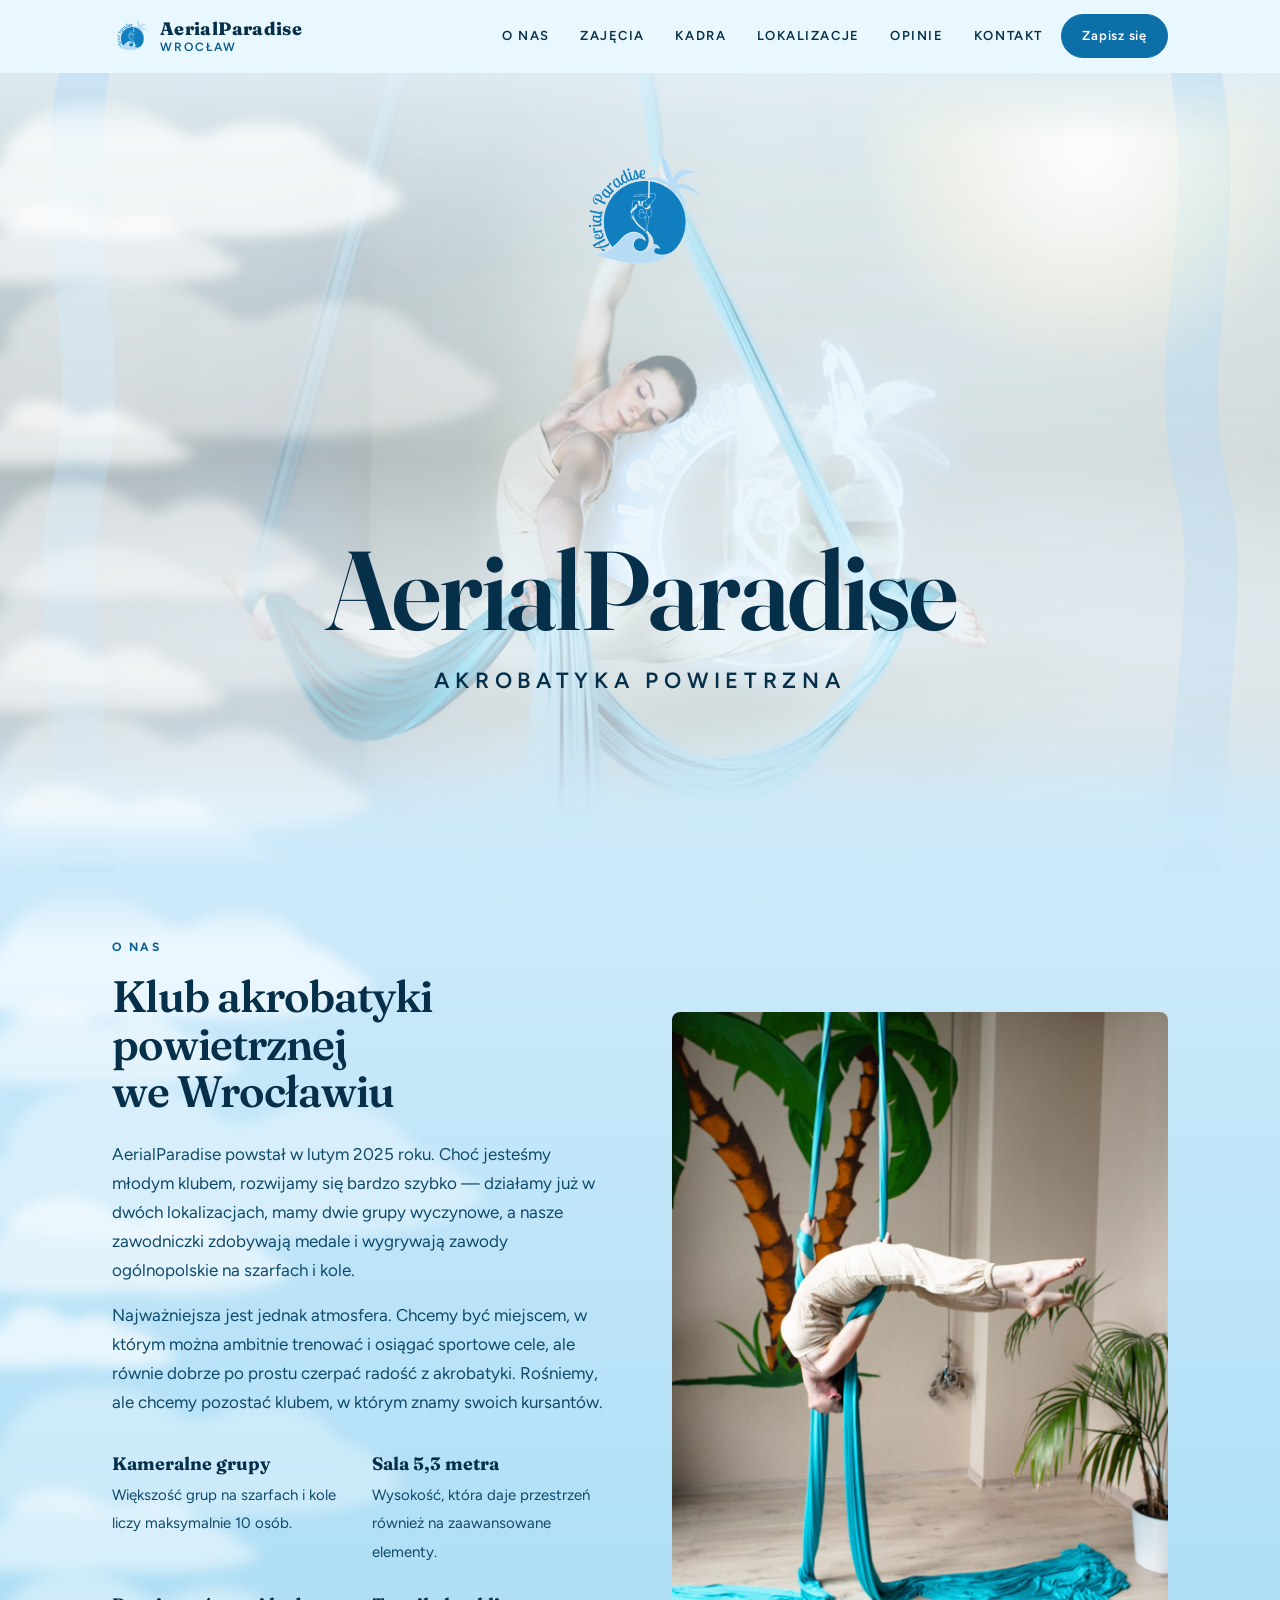
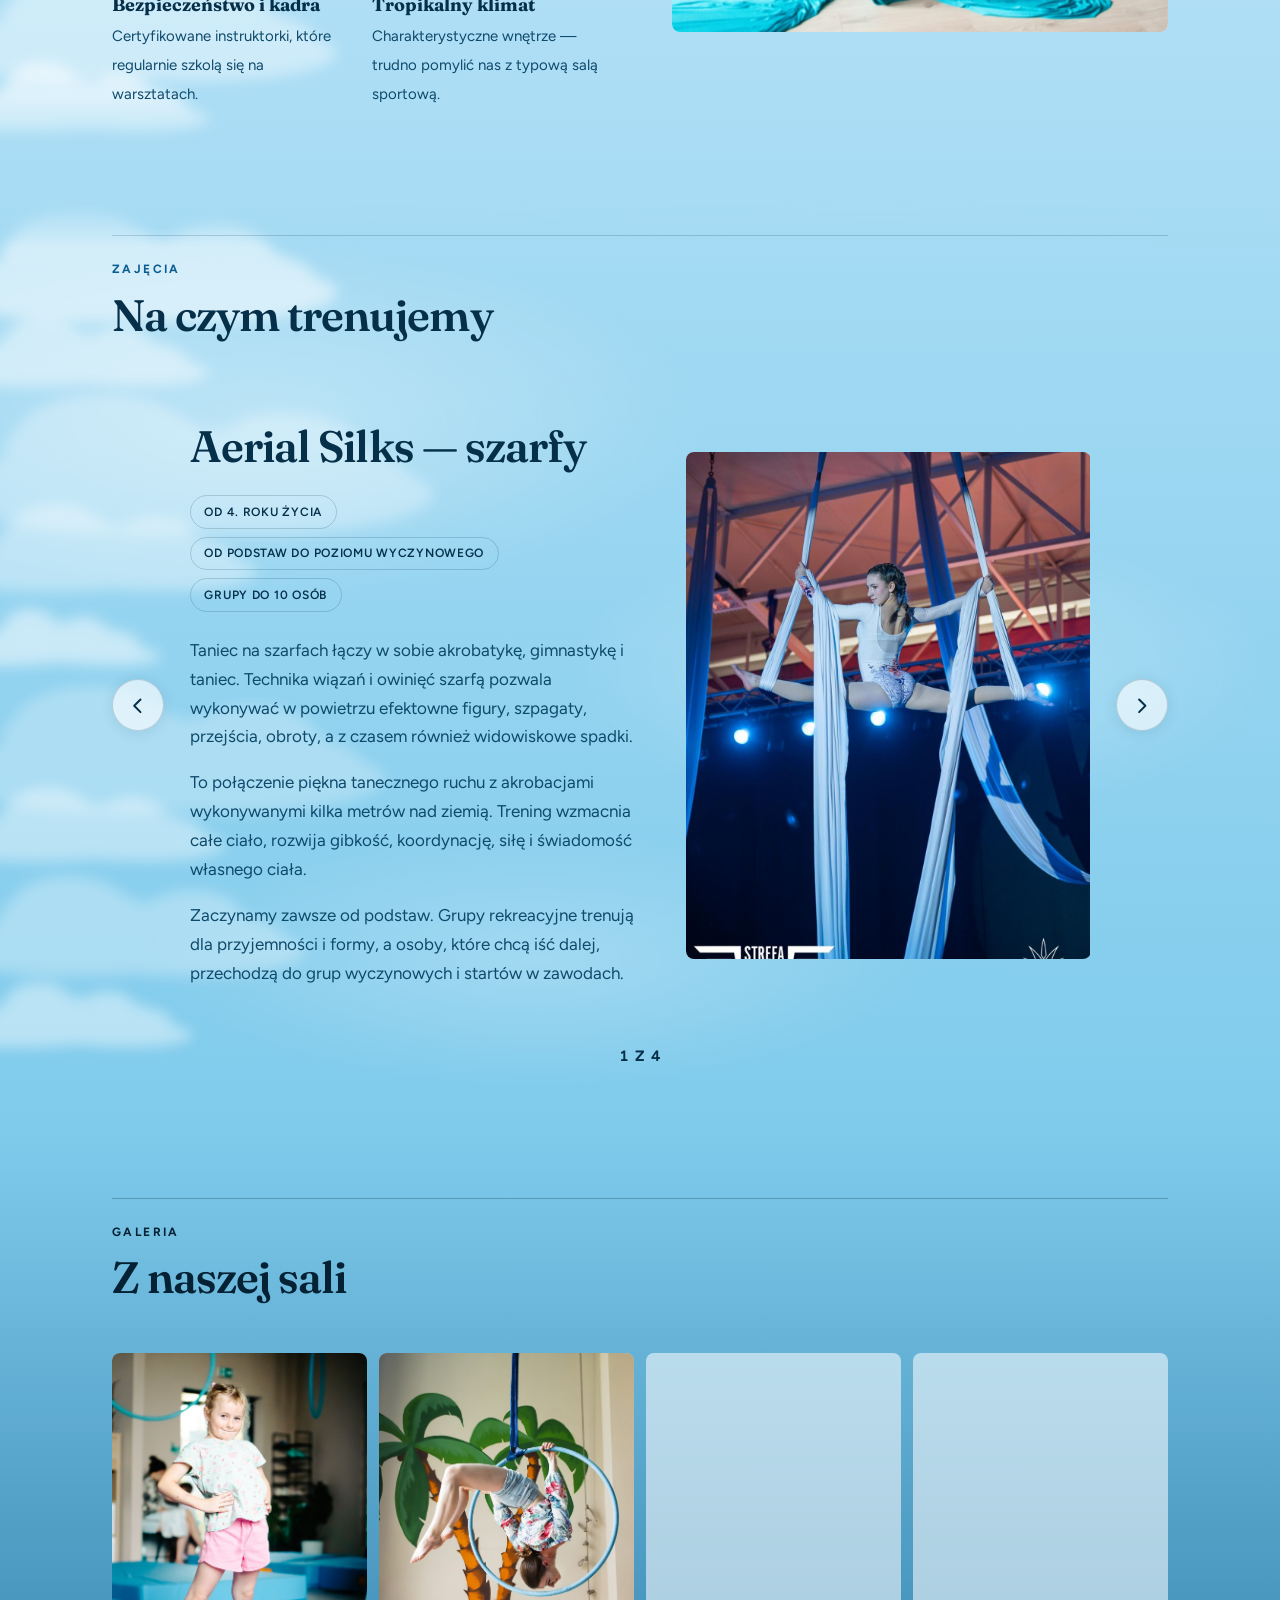
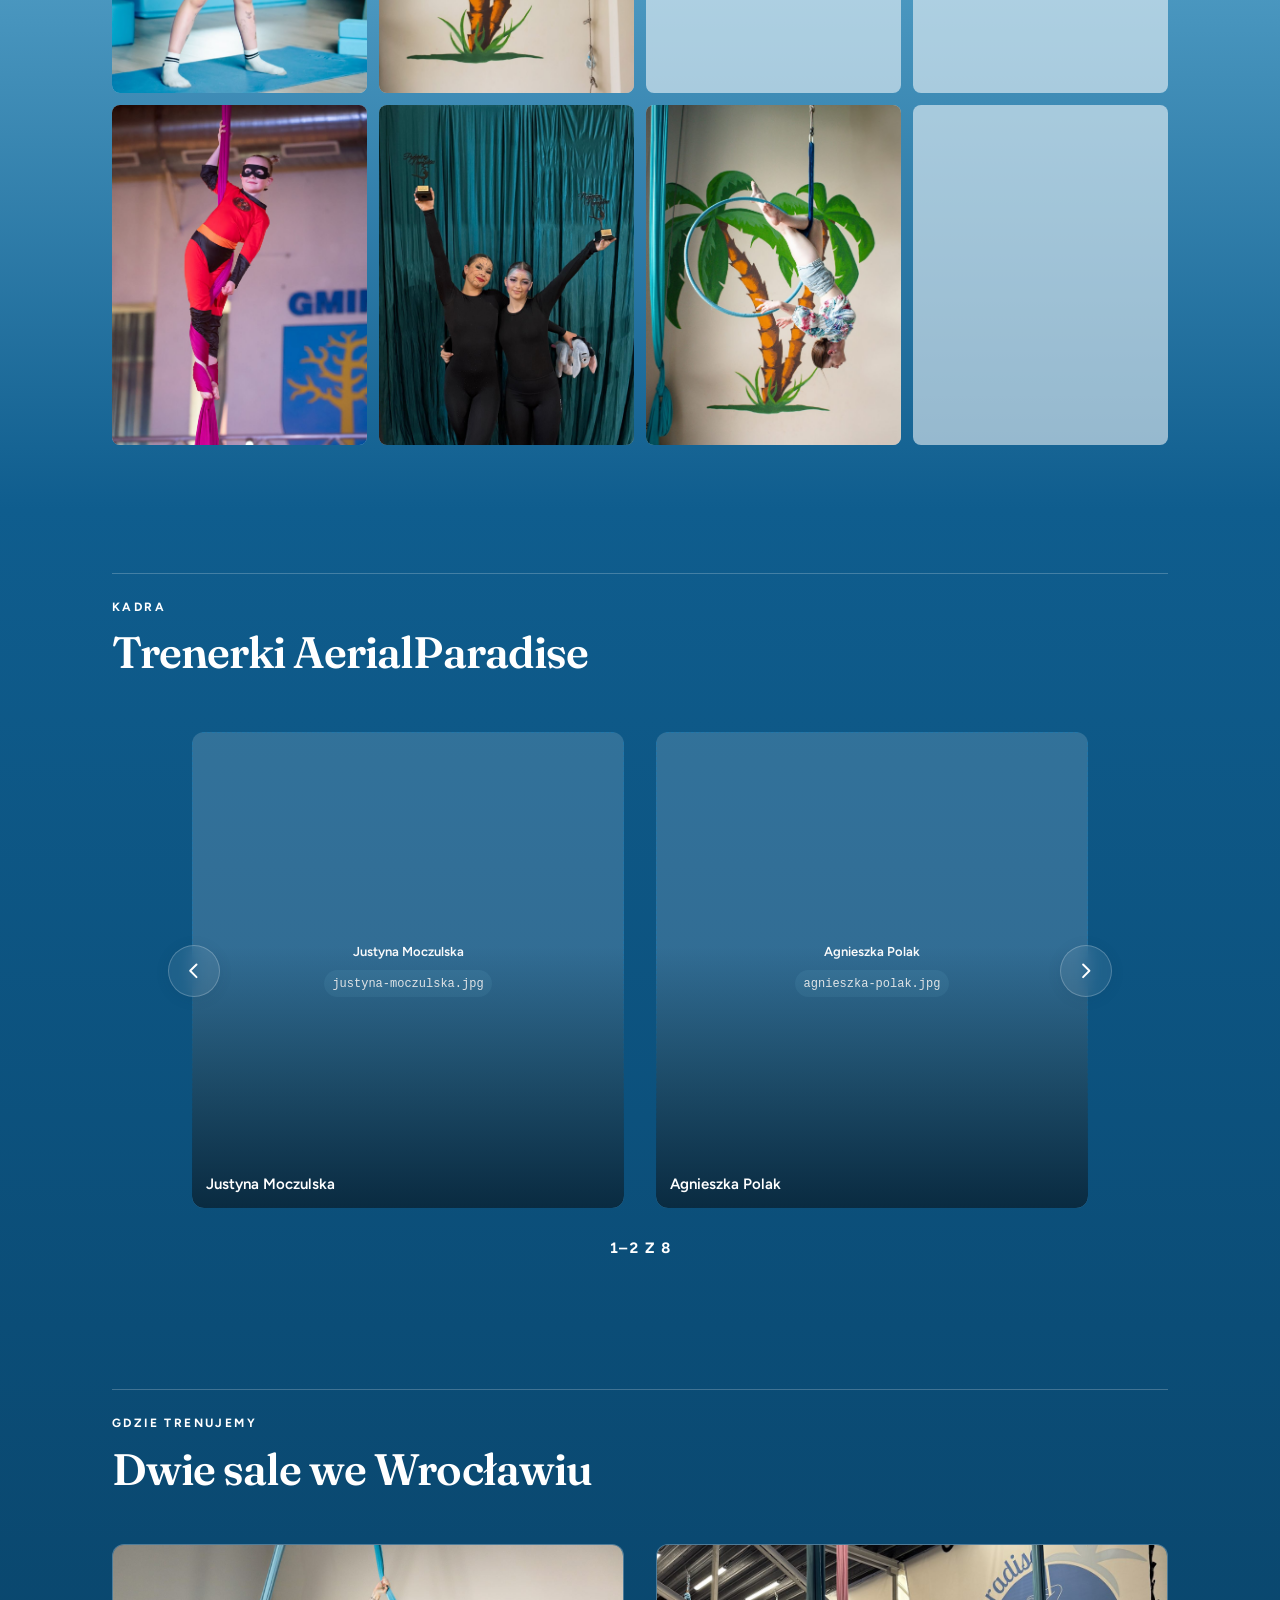
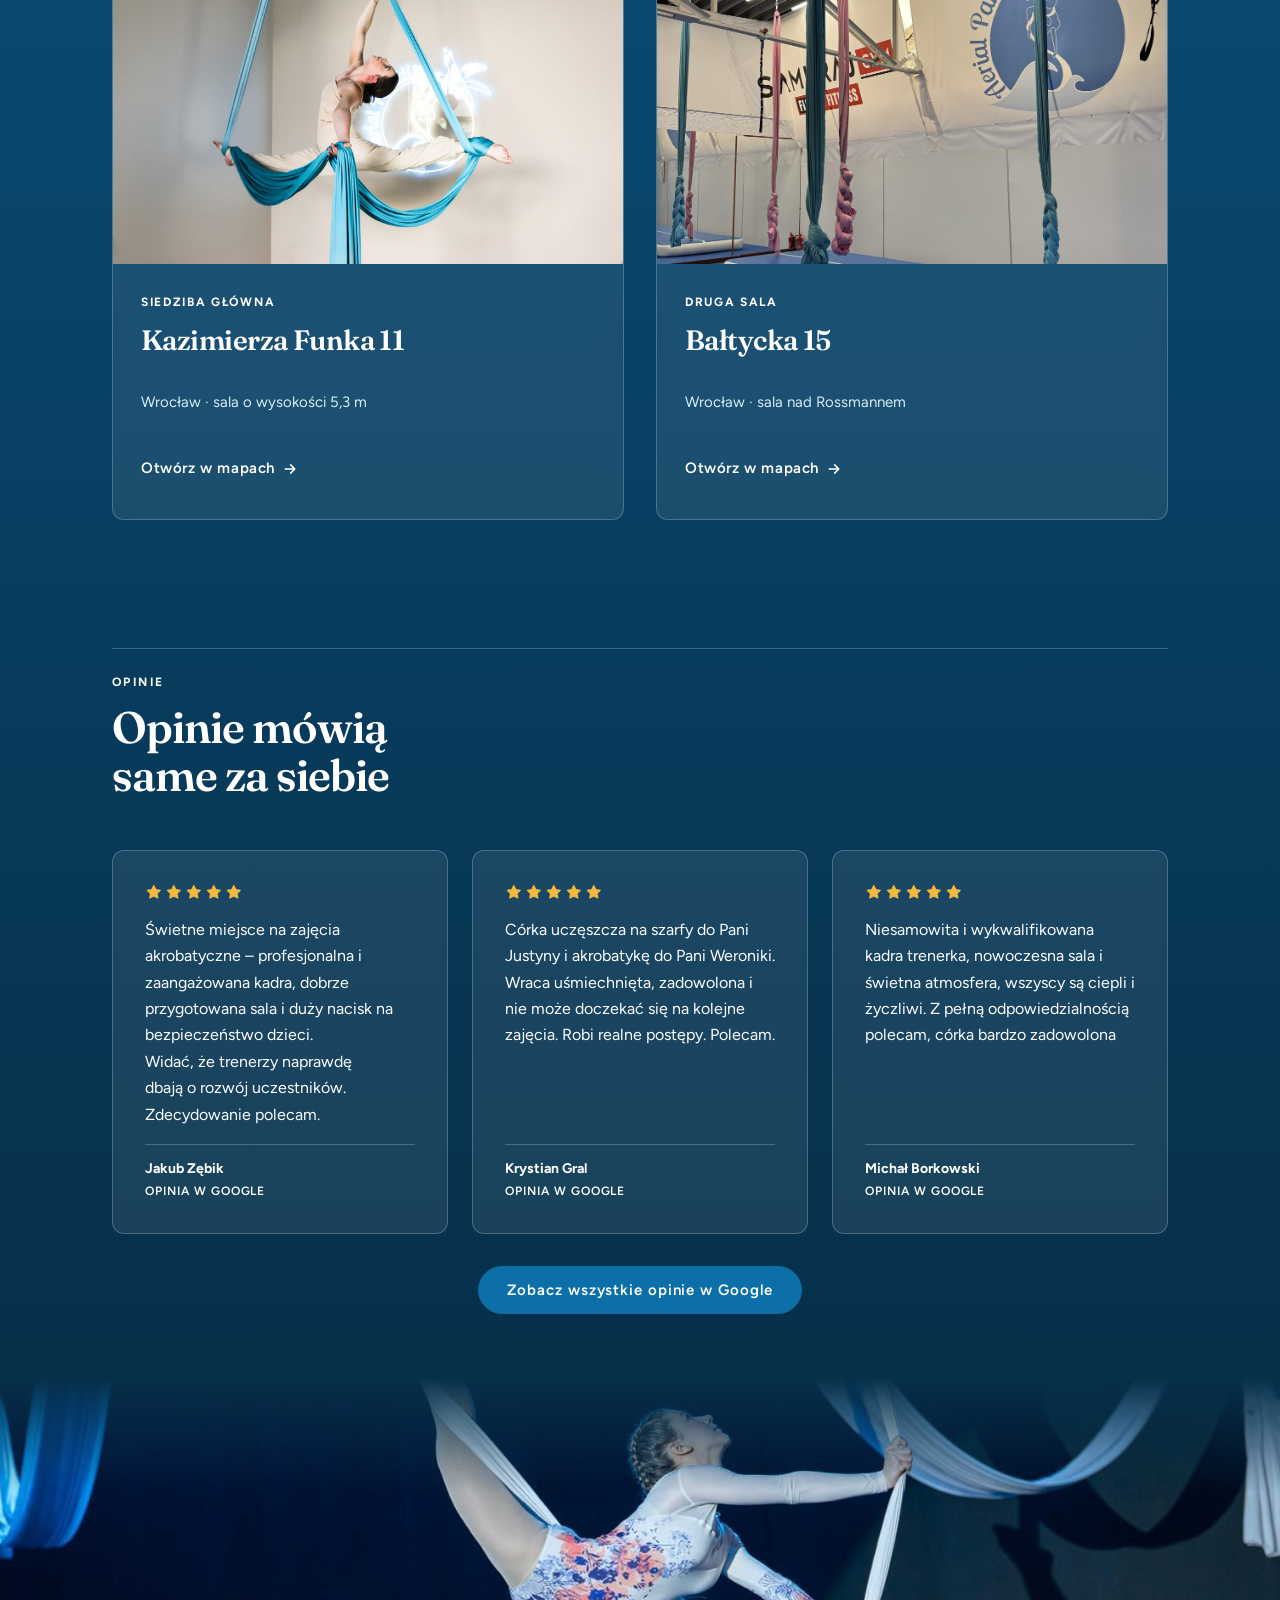
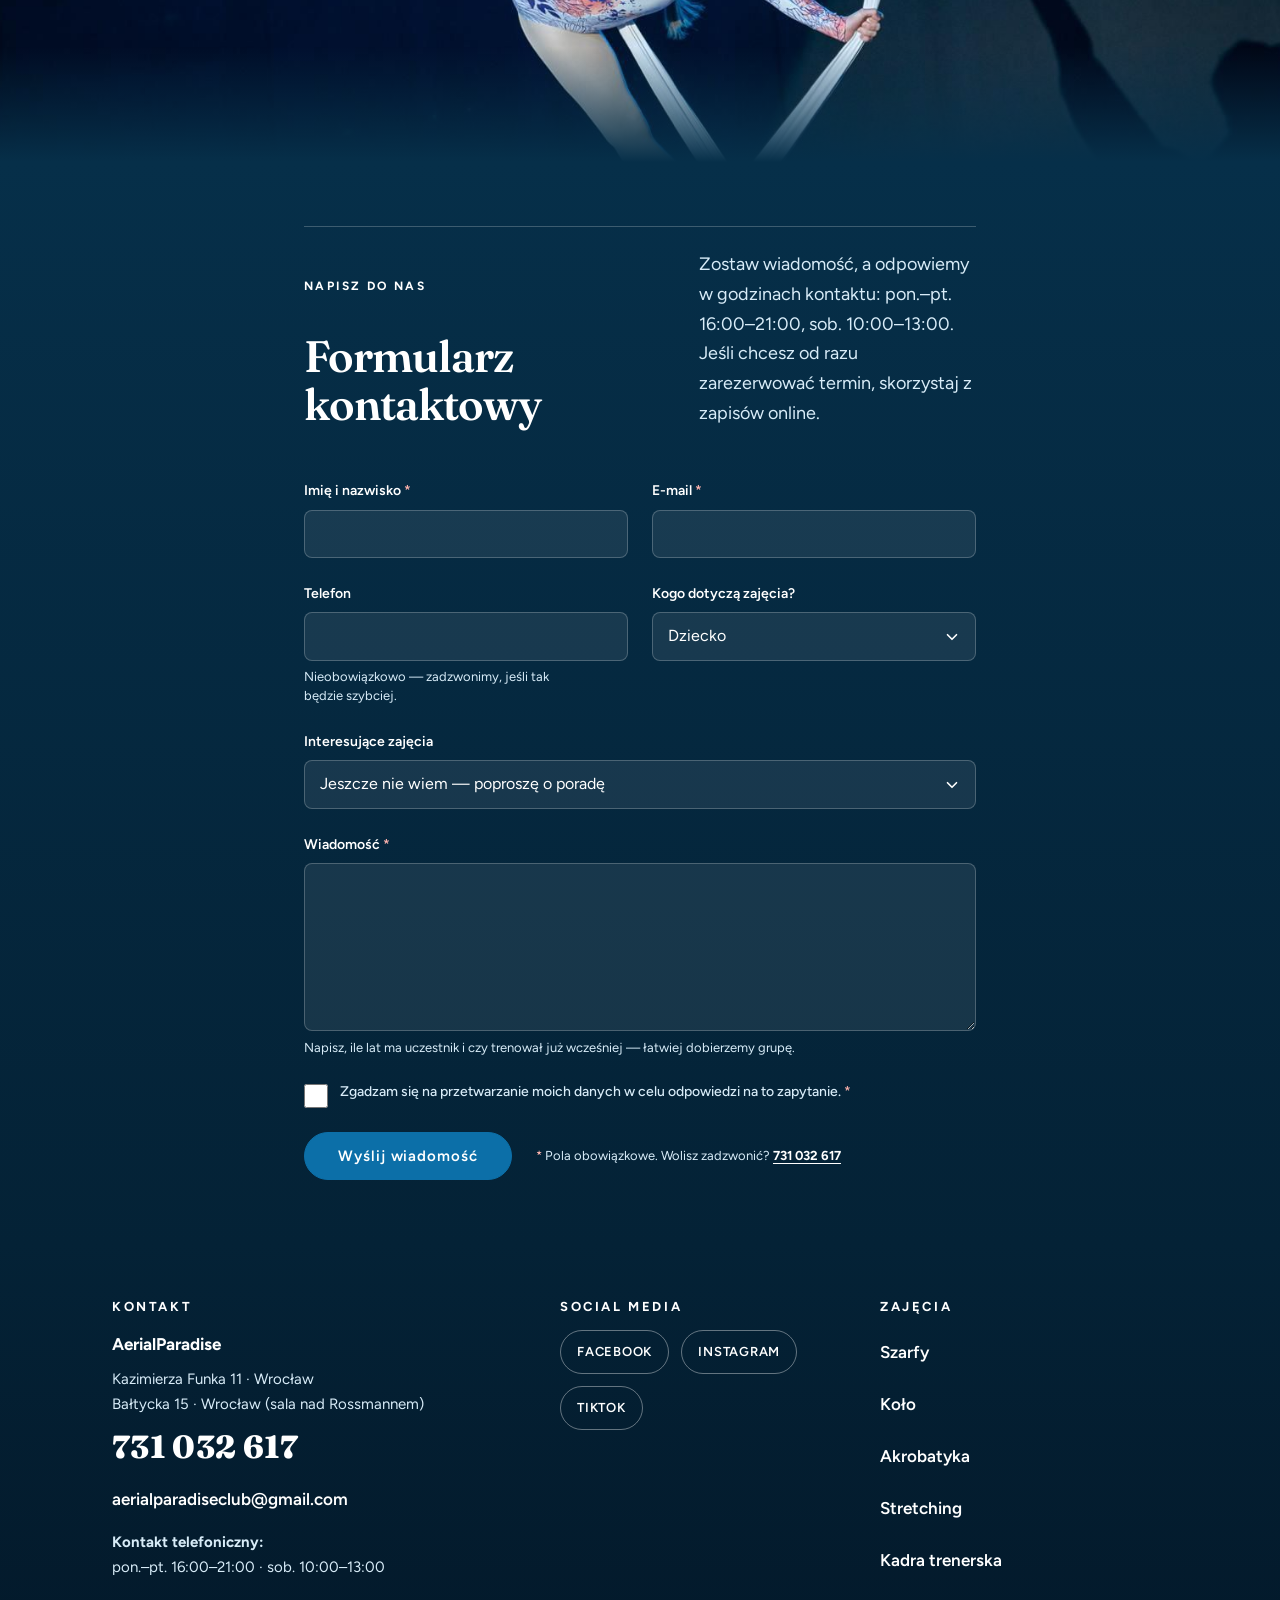
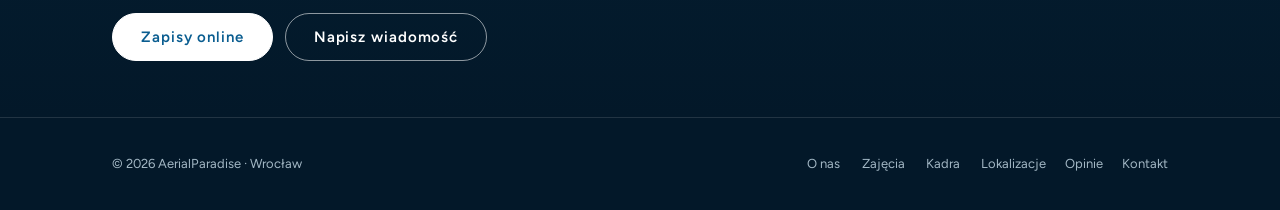
==== index.html @ d031f5ec "aktualizacja Co-Authored-By: Claude Opus 5 <noreply@anthropic.com>" ====
<!DOCTYPE html>
<html lang="pl">
<head>
<meta charset="utf-8">
<meta name="viewport" content="width=device-width, initial-scale=1">
<title>AerialParadise — akrobatyka powietrzna, szarfy i koło we Wrocławiu</title>
<meta name="description" content="Klub akrobatyki powietrznej we Wrocławiu. Szarfy, koło (aerial hoop), akrobatyka i stretching dla dzieci od 4 lat, młodzieży i dorosłych. Dwie sale, grupy do 10 osób, sala 5,3 m wysokości.">
<meta name="theme-color" content="#107EBF">
<meta name="author" content="AerialParadise">

<!-- Udostępnianie w mediach społecznościowych.
     Po podpięciu domeny zamień adres obrazka na pełny, np. https://aerialparadise.pl/img/logo.png -->
<meta property="og:type" content="website">
<meta property="og:locale" content="pl_PL">
<meta property="og:site_name" content="AerialParadise">
<meta property="og:title" content="AerialParadise — akrobatyka powietrzna we Wrocławiu">
<meta property="og:description" content="Szarfy, koło, akrobatyka i stretching. Zajęcia od 4. roku życia, kameralne grupy, dwie sale we Wrocławiu.">
<meta property="og:image" content="img/logo.png">
<meta name="twitter:card" content="summary_large_image">

<link rel="icon" href="img/favicon-64.png" sizes="any" type="image/png">
<link rel="apple-touch-icon" href="img/apple-touch-icon.png">

<link rel="preconnect" href="https://fonts.googleapis.com">
<link rel="preconnect" href="https://fonts.gstatic.com" crossorigin>
<link href="https://fonts.googleapis.com/css2?family=Figtree:wght@400;500;600;700&family=Fraunces:opsz,wght@9..144,500..700&display=swap" rel="stylesheet">
<link rel="stylesheet" href="css/style.css">
<script>document.documentElement.className += " js";</script>

<script type="application/ld+json">
{
  "@context": "https://schema.org",
  "@type": "SportsClub",
  "name": "AerialParadise",
  "description": "Klub akrobatyki powietrznej we Wrocławiu. Zajęcia na szarfach, kole (aerial hoop), akrobatyka i stretching dla dzieci, młodzieży i dorosłych.",
  "telephone": "+48731032617",
  "email": "aerialparadiseclub@gmail.com",
  "foundingDate": "2025-02",
  "address": {
    "@type": "PostalAddress",
    "streetAddress": "Kazimierza Funka 11",
    "addressLocality": "Wrocław",
    "addressCountry": "PL"
  },
  "location": [
    {
      "@type": "Place",
      "name": "AerialParadise — siedziba główna",
      "address": { "@type": "PostalAddress", "streetAddress": "Kazimierza Funka 11", "addressLocality": "Wrocław", "addressCountry": "PL" }
    },
    {
      "@type": "Place",
      "name": "AerialParadise — sala przy Bałtyckiej",
      "address": { "@type": "PostalAddress", "streetAddress": "Bałtycka 15", "addressLocality": "Wrocław", "addressCountry": "PL" }
    }
  ],
  "openingHoursSpecification": [
    { "@type": "OpeningHoursSpecification", "dayOfWeek": ["Monday","Tuesday","Wednesday","Thursday","Friday"], "opens": "16:00", "closes": "21:00" },
    { "@type": "OpeningHoursSpecification", "dayOfWeek": "Saturday", "opens": "10:00", "closes": "13:00" }
  ],
  "sameAs": [
    "https://www.facebook.com/share/18w8NAi38Y/?mibextid=wwXIfr",
    "https://www.instagram.com/aerialparadise.wroclaw",
    "https://www.tiktok.com/@aerialparadisestudio"
  ]
}
</script>
</head>

<body>
<a class="skip-link" href="#tresc">Przejdź do treści</a>

<!-- Zestaw ikon używanych na stronie -->
<svg width="0" height="0" aria-hidden="true" focusable="false" style="position:absolute">
  <symbol id="i-star" viewBox="0 0 24 24" fill="currentColor" stroke="currentColor" stroke-width="1.7" stroke-linecap="round" stroke-linejoin="round">
    <path d="m12 3.5 2.7 5.6 6 .9-4.4 4.3 1.1 6.1-5.4-2.9-5.4 2.9 1.1-6.1L3.3 10l6-.9z"/>
  </symbol>
  <symbol id="i-chevron" viewBox="0 0 24 24" fill="none" stroke="currentColor" stroke-width="2.2" stroke-linecap="round" stroke-linejoin="round">
    <path d="m15 5-7 7 7 7"/>
  </symbol>
</svg>

<header class="site-header">
  <div class="container site-header__bar">
    <a class="brand" href="#gora">
      <img class="brand__mark" src="img/logo.png" alt="" width="512" height="512">
      <span class="brand__name"><b>AerialParadise</b><span>Wrocław</span></span>
    </a>

    <nav class="nav" aria-label="Nawigacja główna">
      <ul class="nav__list">
        <li><a class="nav__link" href="#o-nas">O nas</a></li>
        <li><a class="nav__link" href="#zajecia">Zajęcia</a></li>
        <li><a class="nav__link" href="#kadra">Kadra</a></li>
        <li><a class="nav__link" href="#lokalizacje">Lokalizacje</a></li>
        <li><a class="nav__link" href="#opinie">Opinie</a></li>
        <li><a class="nav__link" href="#formularz">Kontakt</a></li>
      </ul>
    </nav>

    <a class="btn btn--primary btn--sm header-cta" href="https://zapisy.activenow.pl/aerialparadise-wroclaw-zapisy-na-zajecia/" target="_blank" rel="noopener">Zapisz się</a>

    <button class="nav-toggle" type="button" aria-expanded="false" aria-controls="menu-mobilne">
      <span class="nav-toggle__box" aria-hidden="true"><i></i><i></i><i></i></span>
      <span class="visually-hidden">Menu</span>
    </button>
  </div>
  <div class="scroll-progress" aria-hidden="true"><i data-scroll-bar></i></div>
</header>

<div class="mobile-nav" id="menu-mobilne">
  <div></div>
  <div class="mobile-nav__body">
    <ul class="mobile-nav__list">
      <li><a href="#o-nas">O nas</a></li>
      <li><a href="#szarfy">Szarfy <span>od 4 lat</span></a></li>
      <li><a href="#kolo">Koło <span>od 7 lat</span></a></li>
      <li><a href="#akrobatyka">Akrobatyka <span>od 4 lat</span></a></li>
      <li><a href="#stretching">Stretching</a></li>
      <li><a href="#kadra">Kadra</a></li>
      <li><a href="#lokalizacje">Lokalizacje</a></li>
      <li><a href="#opinie">Opinie</a></li>
      <li><a href="#formularz">Kontakt</a></li>
    </ul>
    <a class="btn btn--primary" href="https://zapisy.activenow.pl/aerialparadise-wroclaw-zapisy-na-zajecia/" target="_blank" rel="noopener">Zapisz się online</a>
    <p class="mobile-nav__meta">
      Zadzwoń: <a href="tel:+48731032617">731 032 617</a><br>
      pon.–pt. 16:00–21:00 · sob. 10:00–13:00
    </p>
  </div>
</div>

<main id="tresc">

  <!-- ================= HERO ================= -->
  <section class="hero strefa--jasna" id="gora">
    <!-- Zdjęcie z sali jako część nieba: mocne u dołu, rozpływa się ku górze,
         żeby nagłówek stał na czystym błękicie. Dekoracja — treść niesie tekst. -->
    <div class="hero__tlo" aria-hidden="true">
      <img src="img/hero.jpg" alt="" width="1600" height="1067" fetchpriority="high">
    </div>

    <div class="hero__rozmycie" aria-hidden="true"></div>

    <div class="efekt" aria-hidden="true">
      <span class="slonce"></span>
      <span class="chmura chmura--1"></span>
      <span class="chmura chmura--2"></span>
      <span class="chmura chmura--3"></span>
      <span class="chmura chmura--4"></span>
      <span class="chmura chmura--5"></span>
      <span class="chmura chmura--6"></span>
      <span class="chmura chmura--7"></span>
      <span class="chmura chmura--8"></span>
      <span class="chmura chmura--9"></span>
    </div>

    <svg class="hero__silks hero__silks--l" viewBox="0 0 300 900" preserveAspectRatio="xMidYMin slice" aria-hidden="true" focusable="false">
      <defs>
        <linearGradient id="silkL" x1="0" y1="0" x2="0" y2="1">
          <stop offset="0" stop-color="#B7DCF5" stop-opacity="1"/>
          <stop offset=".55" stop-color="#B7DCF5" stop-opacity=".7"/>
          <stop offset="1" stop-color="#B7DCF5" stop-opacity="0"/>
        </linearGradient>
      </defs>
      <g class="silk silk--a">
        <path d="M120 0c-26 150 22 240-6 358-26 108 20 208 2 542h52c12-338-34-436-8-542 28-116-18-208 4-358z" fill="url(#silkL)"/>
      </g>
    </svg>

    <svg class="hero__silks hero__silks--r" viewBox="0 0 300 900" preserveAspectRatio="xMidYMin slice" aria-hidden="true" focusable="false">
      <g class="silk silk--b">
        <path d="M120 0c-26 150 22 240-6 358-26 108 20 208 2 542h52c12-338-34-436-8-542 28-116-18-208 4-358z" fill="url(#silkL)"/>
      </g>
    </svg>

    <div class="container hero__inner" data-stagger>
      <img class="hero__logo reveal" src="img/logo.png" alt="" width="512" height="512" fetchpriority="high">
      <h1 class="hero__title reveal">AerialParadise</h1>
      <p class="hero__pod reveal">Akrobatyka powietrzna</p>
    </div>
  </section>


  <!-- ================= O NAS ================= -->
  <section class="section strefa--jasna section--compact" id="o-nas">
    <div class="efekt" aria-hidden="true"><span class="chmura chmura--10"></span><span class="chmura chmura--11"></span><span class="chmura chmura--12"></span><span class="chmura chmura--13"></span><span class="chmura chmura--14"></span><span class="chmura chmura--15"></span><span class="chmura chmura--16"></span><span class="chmura chmura--17"></span><span class="chmura chmura--18"></span></div>
    <div class="container split">
      <div class="reveal">
        <span class="eyebrow">O nas</span>
        <h2 class="h2">Klub akrobatyki powietrznej we Wrocławiu</h2>
        <div class="prose mt-5">
          <p>AerialParadise powstał w lutym 2025 roku. Choć jesteśmy młodym klubem, rozwijamy się bardzo szybko — działamy już w dwóch lokalizacjach, mamy dwie grupy wyczynowe, a nasze zawodniczki zdobywają medale i wygrywają zawody ogólnopolskie na szarfach i kole.</p>
          <p>Najważniejsza jest jednak atmosfera. Chcemy być miejscem, w którym można ambitnie trenować i osiągać sportowe cele, ale równie dobrze po prostu czerpać radość z akrobatyki. Rośniemy, ale chcemy pozostać klubem, w którym znamy swoich kursantów.</p>
        </div>

        <ul class="pillars">
          <li class="pillar">
            <b>Kameralne grupy</b><span>Większość grup na szarfach i kole liczy maksymalnie 10 osób.</span>
          </li>
          <li class="pillar">
            <b>Sala 5,3 metra</b><span>Wysokość, która daje przestrzeń również na zaawansowane elementy.</span>
          </li>
          <li class="pillar">
            <b>Bezpieczeństwo i kadra</b><span>Certyfikowane instruktorki, które regularnie szkolą się na warsztatach.</span>
          </li>
          <li class="pillar">
            <b>Tropikalny klimat</b><span>Charakterystyczne wnętrze — trudno pomylić nas z typową salą sportową.</span>
          </li>
        </ul>
      </div>

      <figure class="photo reveal" style="--ratio: 4 / 5">
        <img src="img/sala.jpg" alt="Trening na turkusowych szarfach przy ściennym malowidle z palmą" loading="lazy" decoding="async" width="1000" height="1250">
        <figcaption class="photo__hint">
          <span class="photo__label">Zdjęcie sali: tropikalne wnętrze z rozwieszonymi szarfami, kadr pionowy</span>
          <code class="photo__file">img/sala.jpg</code>
        </figcaption>
      </figure>
    </div>
  </section>

  <!-- ================= ZAJĘCIA ================= -->
  <section class="section strefa--jasna" id="zajecia">
    <div class="fala" aria-hidden="true">
      <svg viewBox="0 0 1200 80" preserveAspectRatio="none" focusable="false">
        <path fill="currentColor" d="M0 40c50-22 100-22 150 0s100 22 150 0 100-22 150 0 100 22 150 0 100-22 150 0 100 22 150 0 100-22 150 0 100 22 150 0v40H0z"/>
      </svg>
      <svg viewBox="0 0 1200 80" preserveAspectRatio="none" focusable="false">
        <path fill="currentColor" d="M0 52c60-26 120-26 180 0s120 26 180 0 120-26 180 0 120 26 180 0 120-26 180 0 120 26 180 0v28H0z"/>
      </svg>
    </div>
    <div class="efekt" aria-hidden="true"><span class="kaustyka"></span><span class="chmura chmura--19"></span><span class="chmura chmura--20"></span><span class="chmura chmura--21"></span><span class="chmura chmura--22"></span><span class="chmura chmura--23"></span><span class="chmura chmura--24"></span><span class="chmura chmura--25"></span><span class="chmura chmura--26"></span><span class="chmura chmura--27"></span></div>

    <div class="container">
      <header class="section__head reveal">
        <span class="eyebrow">Zajęcia</span>
        <h2 class="h2">Na czym trenujemy</h2>
      </header>

      <div class="carousel" data-carousel>
        <p class="carousel__status" data-carousel-status aria-live="polite">1 z 4</p>

        <button class="carousel__arrow carousel__arrow--prev" type="button" data-carousel-prev aria-label="Poprzednie zajęcia" hidden>
          <svg aria-hidden="true"><use href="#i-chevron"/></svg>
        </button>
        <button class="carousel__arrow carousel__arrow--next" type="button" data-carousel-next aria-label="Następne zajęcia" hidden>
          <svg aria-hidden="true"><use href="#i-chevron"/></svg>
        </button>


        <div class="carousel__track" data-carousel-track tabindex="0" role="group" aria-label="Rodzaje zajęć — przewiń w bok lub użyj strzałek">
        <article class="class-block" id="szarfy">
          <div class="class-block__text">
            <h3 class="h2">Aerial Silks — szarfy</h3>
            <ul class="tags">
              <li>od 4. roku życia</li>
              <li>od podstaw do poziomu wyczynowego</li>
              <li>grupy do 10 osób</li>
            </ul>
            <div class="prose mt-5">
              <p>Taniec na szarfach łączy w sobie akrobatykę, gimnastykę i taniec. Technika wiązań i owinięć szarfą pozwala wykonywać w powietrzu efektowne figury, szpagaty, przejścia, obroty, a z czasem również widowiskowe spadki.</p>
              <p>To połączenie piękna tanecznego ruchu z akrobacjami wykonywanymi kilka metrów nad ziemią. Trening wzmacnia całe ciało, rozwija gibkość, koordynację, siłę i świadomość własnego ciała.</p>
              <p>Zaczynamy zawsze od podstaw. Grupy rekreacyjne trenują dla przyjemności i formy, a osoby, które chcą iść dalej, przechodzą do grup wyczynowych i startów w zawodach.</p>
            </div>
          </div>

          <figure class="photo class-block__media" style="--ratio: 4 / 5">
            <img src="img/szarfy.jpg" alt="Zawodniczka w figurze na szarfach podczas zawodów" loading="lazy" decoding="async" width="900" height="1125">
            <figcaption class="photo__hint">
              <span class="photo__label">Zdjęcie: figura na szarfach, kadr pionowy</span>
              <code class="photo__file">img/szarfy.jpg</code>
            </figcaption>
          </figure>
        </article>

        <article class="class-block" id="kolo">
          <div class="class-block__text">
            <h3 class="h2">Aerial Hoop — koło</h3>
            <ul class="tags">
              <li>od 7. roku życia</li>
              <li>od podstaw do poziomu wyczynowego</li>
              <li>grupy do 10 osób</li>
            </ul>
            <div class="prose mt-5">
              <p>Aerial Hoop, nazywane również kołem cyrkowym lub lyrą, to połączenie akrobatyki, gimnastyki i tańca na kole zawieszonym nad ziemią. Podczas treningów uczymy się figur, balansów, obrotów i płynnych przejść, które z czasem można łączyć w efektowne sekwencje.</p>
              <p>Trening na kole jest ogólnorozwojowy — angażuje wiele partii mięśni, wzmacnia całe ciało, poprawia koordynację i równowagę, a jednocześnie zawiera elementy zwiększające mobilność i elastyczność.</p>
              <p>To właśnie na kole nasze zawodniczki zdobyły 1. miejsce w europejskich zawodach sportowych w aerial hoop.</p>
            </div>
          </div>

          <figure class="photo class-block__media" style="--ratio: 4 / 5">
            <img src="img/kolo.jpg" alt="Zawodniczka w figurze na kole aerial hoop" loading="lazy" decoding="async" width="900" height="1125">
            <figcaption class="photo__hint">
              <span class="photo__label">Zdjęcie: figura na kole, kadr pionowy</span>
              <code class="photo__file">img/kolo.jpg</code>
            </figcaption>
          </figure>
        </article>

        <article class="class-block" id="akrobatyka">
          <div class="class-block__text">
            <h3 class="h2">Akrobatyka</h3>
            <ul class="tags">
              <li>od 4. roku życia</li>
              <li>baza pod szarfy i koło</li>
            </ul>
            <div class="prose mt-5">
              <p>Akrobatyka łączy ćwiczenia siłowe, gibkościowe i koordynacyjne z nauką elementów wykonywanych na ziemi. Zaczynamy od podstaw, takich jak przewroty, mostki, szpagaty czy gwiazdy, a wraz z rozwojem umiejętności przechodzimy do bardziej wymagających elementów i ich połączeń.</p>
              <p>Zajęcia rozwijają siłę, równowagę, koordynację, gibkość i ogólną sprawność fizyczną. Są również doskonałym uzupełnieniem treningów na szarfach i kole.</p>
            </div>
          </div>

          <figure class="photo class-block__media" style="--ratio: 4 / 5">
            <img src="img/akrobatyka.jpg" alt="Uśmiechnięta dziewczynka podczas ćwiczeń akrobatycznych na macie" loading="lazy" decoding="async" width="900" height="1125">
            <figcaption class="photo__hint">
              <span class="photo__label">Zdjęcie: element akrobatyczny na macie</span>
              <code class="photo__file">img/akrobatyka.jpg</code>
            </figcaption>
          </figure>
        </article>

        <article class="class-block" id="stretching">
          <div class="class-block__text">
            <h3 class="h2">Stretching</h3>
            <ul class="tags">
              <li>uzupełnienie szarf, koła i akrobatyki</li>
              <li>można trenować osobno</li>
            </ul>
            <div class="prose mt-5">
              <p>Stretching to trening ukierunkowany na zwiększanie elastyczności, mobilności i zakresów ruchu. Podczas zajęć pracujemy nad całym ciałem, ze szczególnym uwzględnieniem elementów przydatnych w akrobatyce, takich jak szpagaty, mostki czy pogłębianie zakresów potrzebnych do figur.</p>
              <p>Regularny stretching pomaga poprawić swobodę ruchu i kontrolę nad ciałem. Jest świetnym uzupełnieniem szarf, koła i akrobatyki, ale można trenować go również jako osobne zajęcia.</p>
            </div>
          </div>

          <figure class="photo class-block__media" style="--ratio: 4 / 5">
            <img src="img/stretching.jpg" alt="Trenerka pomaga dziewczynce w ćwiczeniu rozciągającym" loading="lazy" decoding="async" width="900" height="1125">
            <figcaption class="photo__hint">
              <span class="photo__label">Zdjęcie: rozciąganie na sali, kadr pionowy</span>
              <code class="photo__file">img/stretching.jpg</code>
            </figcaption>
          </figure>
        </article>
        </div>
      </div>

    </div>
  </section>


  <!-- ================= GALERIA ================= -->
  <section class="section strefa--zanurzenie" id="galeria">
    <div class="container">
      <header class="section__head reveal">
        <span class="eyebrow">Galeria</span>
        <h2 class="h2">Z naszej sali</h2>
      </header>

      <!-- Na telefonie ten pas zamienia się w dwa rzędy przesuwające się
           powoli w bok (kopie zdjęć dokłada skrypt). Kliknięcie w zdjęcie
           otwiera je na środku ekranu; przesuw wtedy staje. -->
      <div class="strip-pas" data-galeria>
        <div class="strip" data-stagger data-galeria-tor>
        <figure class="photo reveal">
          <img src="img/galeria-1.jpg" alt="Dziewczynka na zajęciach w sali AerialParadise" loading="lazy" decoding="async" width="750" height="1000">
          <figcaption class="photo__hint">
            <span class="photo__label">Zajęcia dla dzieci</span>
            <code class="photo__file">img/galeria-1.jpg</code>
          </figcaption>
        </figure>
        <figure class="photo reveal">
          <img src="img/galeria-2.jpg" alt="Ćwiczenie na kole przy malowidle z palmą" loading="lazy" decoding="async" width="750" height="1000">
          <figcaption class="photo__hint">
            <span class="photo__label">Zajęcia dla młodzieży</span>
            <code class="photo__file">img/galeria-2.jpg</code>
          </figcaption>
        </figure>
        <figure class="photo reveal">
          <img src="img/galeria-3.jpg" alt="Występ dziecka na szarfach na scenie" loading="lazy" decoding="async" width="750" height="1000">
          <figcaption class="photo__hint">
            <span class="photo__label">Zajęcia dla dorosłych</span>
            <code class="photo__file">img/galeria-3.jpg</code>
          </figcaption>
        </figure>
        <figure class="photo reveal">
          <img src="img/galeria-4.jpg" alt="Dziewczynka na kole w sali treningowej" loading="lazy" decoding="async" width="750" height="1000">
          <figcaption class="photo__hint">
            <span class="photo__label">Zawody i medale</span>
            <code class="photo__file">img/galeria-4.jpg</code>
          </figcaption>
        </figure>
        <figure class="photo reveal">
          <img src="img/galeria-5.jpg" alt="Występ na szarfach w kostiumie scenicznym" loading="lazy" decoding="async" width="1067" height="1600">
          <figcaption class="photo__hint">
            <span class="photo__label">Pokazy i występy</span>
            <code class="photo__file">img/galeria-5.jpg</code>
          </figcaption>
        </figure>
        <figure class="photo reveal">
          <img src="img/galeria-6.jpg" alt="Zawodniczki AerialParadise z pucharami po zawodach" loading="lazy" decoding="async" width="1200" height="1600">
          <figcaption class="photo__hint">
            <span class="photo__label">Zawody i podium</span>
            <code class="photo__file">img/galeria-6.jpg</code>
          </figcaption>
        </figure>
        <figure class="photo reveal">
          <img src="img/galeria-7.jpg" alt="Ćwiczenie na kole przy malowidle z palmami w sali AerialParadise" loading="lazy" decoding="async" width="1067" height="1600">
          <figcaption class="photo__hint">
            <span class="photo__label">Nasza sala</span>
            <code class="photo__file">img/galeria-7.jpg</code>
          </figcaption>
        </figure>
        <figure class="photo photo--kadr reveal">
          <img src="img/kolo-szerokie.jpg" alt="Zawodniczka w figurze na kole podczas zawodów Czech Aerial Hoop Open" loading="lazy" decoding="async" width="1600" height="1067">
          <figcaption class="photo__hint">
            <span class="photo__label">Zawody międzynarodowe</span>
            <code class="photo__file">img/kolo-szerokie.jpg</code>
          </figcaption>
        </figure>
        </div>
      </div>
    </div>
  </section>

  <!-- ================= KADRA ================= -->
  <section class="section strefa--glebia" id="kadra">
    <div class="efekt" aria-hidden="true"><span class="promienie"></span></div>

    <div class="container">
      <header class="section__head reveal">
        <span class="eyebrow">Kadra</span>
        <h2 class="h2">Trenerki AerialParadise</h2>
      </header>

      <div class="carousel carousel--coaches" data-carousel>
        <p class="carousel__status" data-carousel-status aria-live="polite">1 z 8</p>
        <button class="carousel__arrow carousel__arrow--prev" type="button" data-carousel-prev aria-label="Poprzednia trenerka" hidden>
          <svg aria-hidden="true"><use href="#i-chevron"/></svg>
        </button>
        <button class="carousel__arrow carousel__arrow--next" type="button" data-carousel-next aria-label="Następna trenerka" hidden>
          <svg aria-hidden="true"><use href="#i-chevron"/></svg>
        </button>


        <div class="carousel__track" data-carousel-track tabindex="0" role="group" aria-label="Trenerki — przewiń w bok lub użyj strzałek">
        <article class="coach" data-flip>
          <div class="coach__strona coach__strona--foto">
            <figure class="photo">
            <img src="img/trenerki/justyna-moczulska.jpg" alt="Justyna Moczulska, trenerka AerialParadise" loading="lazy" decoding="async" width="800" height="1000">
            <figcaption class="photo__hint">
              <span class="photo__label">Justyna Moczulska</span>
              <code class="photo__file">justyna-moczulska.jpg</code>
            </figcaption>
          </figure>
            <button class="coach__przycisk" type="button" data-flip-pokaz
                    aria-expanded="false" aria-controls="kadra-osoba-1">
              <span class="coach__imie">Justyna Moczulska</span>
              <span class="visually-hidden">— pokaż opis</span>
            </button>
          </div>
          <div class="coach__strona coach__strona--tekst" id="kadra-osoba-1">

            <h3 class="h4 coach__name">Justyna Moczulska</h3>
            <p class="coach__role">Właścicielka AerialParadise · trenerka grup wyczynowych aerial silks</p>
            <div class="coach__text">
              <p>Justyna jest założycielką i właścicielką AerialParadise. Z wykształcenia nauczycielka chemii i matematyki, swoją największą sportową pasję odnalazła w akrobatyce powietrznej. Jest certyfikowaną instruktorką, a doświadczenie zdobywała również podczas pracy w innych wrocławskich klubach.</p>
              <p>Obecnie skupia się przede wszystkim na prowadzeniu i rozwoju AerialParadise, a na sali pracuje z zawodniczkami trenującymi wyczynowo na szarfach. Regularnie uczestniczy również w warsztatach i szkoleniach, rozwijając swoje umiejętności i wiedzę trenerską.</p>
            </div>
            <button class="coach__wroc" type="button" data-flip-ukryj>Pokaż zdjęcie</button>
          </div>
        </article>
        <article class="coach" data-flip>
          <div class="coach__strona coach__strona--foto">
            <figure class="photo">
            <img src="img/trenerki/agnieszka-polak.jpg" alt="Agnieszka Polak, trenerka AerialParadise" loading="lazy" decoding="async" width="800" height="1000">
            <figcaption class="photo__hint">
              <span class="photo__label">Agnieszka Polak</span>
              <code class="photo__file">agnieszka-polak.jpg</code>
            </figcaption>
          </figure>
            <button class="coach__przycisk" type="button" data-flip-pokaz
                    aria-expanded="false" aria-controls="kadra-osoba-2">
              <span class="coach__imie">Agnieszka Polak</span>
              <span class="visually-hidden">— pokaż opis</span>
            </button>
          </div>
          <div class="coach__strona coach__strona--tekst" id="kadra-osoba-2">

            <h3 class="h4 coach__name">Agnieszka Polak</h3>
            <p class="coach__role">Główna trenerka grup wyczynowych · aerial silks &amp; aerial hoop</p>
            <div class="coach__text">
              <p>Agnieszka specjalizuje się w sportowym i rekreacyjnym treningu akrobatyki powietrznej. W AerialParadise jest główną trenerką grup wyczynowych – odpowiada za przygotowanie zawodniczek na szarfach i kole oraz ich starty w zawodach. Tylko w ubiegłym sezonie zawodniczki pod jej opieką zdobyły 6 złotych medali.</p>
              <p>Agnieszka sama również aktywnie startuje w zawodach, a jej największym dotychczasowym sukcesem jest kwalifikacja do Pucharu Świata we Włoszech. Poza grupami wyczynowymi prowadzi także rekreacyjne zajęcia na szarfach.</p>
            </div>
            <button class="coach__wroc" type="button" data-flip-ukryj>Pokaż zdjęcie</button>
          </div>
        </article>
        <article class="coach" data-flip>
          <div class="coach__strona coach__strona--foto">
            <figure class="photo">
            <img src="img/trenerki/monika-ochmanska.jpg" alt="Monika Ochmańska, trenerka AerialParadise" loading="lazy" decoding="async" width="800" height="1000">
            <figcaption class="photo__hint">
              <span class="photo__label">Monika Ochmańska</span>
              <code class="photo__file">monika-ochmanska.jpg</code>
            </figcaption>
          </figure>
            <button class="coach__przycisk" type="button" data-flip-pokaz
                    aria-expanded="false" aria-controls="kadra-osoba-3">
              <span class="coach__imie">Monika Ochmańska</span>
              <span class="visually-hidden">— pokaż opis</span>
            </button>
          </div>
          <div class="coach__strona coach__strona--tekst" id="kadra-osoba-3">

            <h3 class="h4 coach__name">Monika Ochmańska</h3>
            <p class="coach__role">Trenerka aerial silks</p>
            <div class="coach__text">
              <p>Monika od wielu lat związana jest z tańcem i akrobatyką powietrzną. W AerialParadise prowadzi rekreacyjne grupy na szarfach.</p>
              <p>Ma za sobą występy na galach, turniejach i pokazach, m.in. Aerial &amp; Pole Dance Show, a w 2021 roku zdobyła 3. miejsce na Festiwalu FAZA. Na zajęciach stawia na dobrą atmosferę, wzmacnianie ciała, rozwijanie kolejnych umiejętności oraz stopniowe przełamywanie własnych barier.</p>
            </div>
            <button class="coach__wroc" type="button" data-flip-ukryj>Pokaż zdjęcie</button>
          </div>
        </article>
        <article class="coach" data-flip>
          <div class="coach__strona coach__strona--foto">
            <figure class="photo">
            <img src="img/trenerki/zofia-klak.jpg" alt="Zofia Kłak, trenerka AerialParadise" loading="lazy" decoding="async" width="800" height="1000">
            <figcaption class="photo__hint">
              <span class="photo__label">Zofia Kłak</span>
              <code class="photo__file">zofia-klak.jpg</code>
            </figcaption>
          </figure>
            <button class="coach__przycisk" type="button" data-flip-pokaz
                    aria-expanded="false" aria-controls="kadra-osoba-4">
              <span class="coach__imie">Zofia Kłak</span>
              <span class="visually-hidden">— pokaż opis</span>
            </button>
          </div>
          <div class="coach__strona coach__strona--tekst" id="kadra-osoba-4">

            <h3 class="h4 coach__name">Zofia Kłak</h3>
            <p class="coach__role">Aerial silks &amp; aerial hoop</p>
            <div class="coach__text">
              <p>Zofia związana jest z akrobatyką powietrzną już od 8 lat. Jest certyfikowaną instruktorką i regularnie uczestniczy w warsztatach prowadzonych przez trenerów z całej Polski. Szczególnie bliski jest jej aerial hoop.</p>
              <p>W AerialParadise prowadzi zajęcia na szarfach i kole. W pracy z kursantami stawia przede wszystkim na bezpieczeństwo, przygotowanie motoryczne oraz pozytywną atmosferę. Na co dzień studiuje weterynarię, a poza akrobatyką jej wielką pasją są konie.</p>
            </div>
            <button class="coach__wroc" type="button" data-flip-ukryj>Pokaż zdjęcie</button>
          </div>
        </article>
        <article class="coach" data-flip>
          <div class="coach__strona coach__strona--foto">
            <figure class="photo">
            <img src="img/trenerki/weronika-joachimiak.jpg" alt="Weronika Joachimiak, trenerka AerialParadise" loading="lazy" decoding="async" width="800" height="1000">
            <figcaption class="photo__hint">
              <span class="photo__label">Weronika Joachimiak</span>
              <code class="photo__file">weronika-joachimiak.jpg</code>
            </figcaption>
          </figure>
            <button class="coach__przycisk" type="button" data-flip-pokaz
                    aria-expanded="false" aria-controls="kadra-osoba-5">
              <span class="coach__imie">Weronika Joachimiak</span>
              <span class="visually-hidden">— pokaż opis</span>
            </button>
          </div>
          <div class="coach__strona coach__strona--tekst" id="kadra-osoba-5">

            <h3 class="h4 coach__name">Weronika Joachimiak</h3>
            <p class="coach__role">Trenerka akrobatyki &amp; aerial silks</p>
            <div class="coach__text">
              <p>Weronika związana jest z akrobatyką od około 10 lat. Zaczynała od elementów akrobatycznych w tańcu, następnie rozwijała się w akrobatyce sportowej, a z czasem również w akrobatyce powietrznej.</p>
              <p>Jest absolwentką Akademii Wychowania Fizycznego i od kilku lat pracuje jako trenerka. W AerialParadise prowadzi akrobatykę oraz zajęcia na szarfach. Stawia na bezpieczne budowanie podstaw, dobrą atmosferę i rozwój dopasowany do możliwości uczestnika. Jest również wielką miłośniczką stania na rękach, którym chętnie zaraża swoich podopiecznych.</p>
            </div>
            <button class="coach__wroc" type="button" data-flip-ukryj>Pokaż zdjęcie</button>
          </div>
        </article>
        <article class="coach" data-flip>
          <div class="coach__strona coach__strona--foto">
            <figure class="photo">
            <img src="img/trenerki/weronika-koslinska.jpg" alt="Weronika Koślińska, trenerka AerialParadise" loading="lazy" decoding="async" width="800" height="1000">
            <figcaption class="photo__hint">
              <span class="photo__label">Weronika Koślińska</span>
              <code class="photo__file">weronika-koslinska.jpg</code>
            </figcaption>
          </figure>
            <button class="coach__przycisk" type="button" data-flip-pokaz
                    aria-expanded="false" aria-controls="kadra-osoba-6">
              <span class="coach__imie">Weronika Koślińska</span>
              <span class="visually-hidden">— pokaż opis</span>
            </button>
          </div>
          <div class="coach__strona coach__strona--tekst" id="kadra-osoba-6">

            <h3 class="h4 coach__name">Weronika Koślińska</h3>
            <p class="coach__role">Akrobatyka</p>
            <div class="coach__text">
              <p>Weronika z wykształcenia jest magistrem farmacji, a z zamiłowania instruktorką pole dance, akrobatyki i stretchingu. W AerialParadise prowadzi zajęcia z akrobatyki.</p>
              <p>W swojej pracy stawia na kompleksowy rozwój motoryczny, ze szczególnym uwzględnieniem budowania siły i elastyczności. Dużą wagę przykłada do odpowiedniego przygotowania ciała, dzięki któremu kolejne elementy i przejścia mogą być wykonywane bezpiecznie. Ważna jest dla niej również atmosfera — trening ma rozwijać sprawność, ale jednocześnie dawać dużo dobrej energii i satysfakcji.</p>
            </div>
            <button class="coach__wroc" type="button" data-flip-ukryj>Pokaż zdjęcie</button>
          </div>
        </article>
        <article class="coach" data-flip>
          <div class="coach__strona coach__strona--foto">
            <figure class="photo">
            <img src="img/trenerki/marlena-pikor-leczowicz.jpg" alt="Marlena Pikor-Leczowicz, trenerka AerialParadise" loading="lazy" decoding="async" width="800" height="1000">
            <figcaption class="photo__hint">
              <span class="photo__label">Marlena Pikor-Leczowicz</span>
              <code class="photo__file">marlena-pikor-leczowicz.jpg</code>
            </figcaption>
          </figure>
            <button class="coach__przycisk" type="button" data-flip-pokaz
                    aria-expanded="false" aria-controls="kadra-osoba-7">
              <span class="coach__imie">Marlena Pikor-Leczowicz</span>
              <span class="visually-hidden">— pokaż opis</span>
            </button>
          </div>
          <div class="coach__strona coach__strona--tekst" id="kadra-osoba-7">

            <h3 class="h4 coach__name">Marlena Pikor-Leczowicz</h3>
            <p class="coach__role">Trenerka aerial hoop</p>
            <div class="coach__text">
              <p>Marlena związana jest z akrobatyką powietrzną od prawie 4 lat, a od około 2 lat prowadzi własne grupy na kole. Aerial hoop jest jej największą sportową pasją, którą z ogromnym zaangażowaniem przekazuje swoim kursantom.</p>
              <p>Regularnie trenuje oraz uczestniczy w warsztatach i szkoleniach, stale rozwijając swoje umiejętności. Na zajęciach dużą wagę przykłada do indywidualnego podejścia oraz świadomej i bezpiecznej progresji – od solidnych podstaw po coraz bardziej wymagające elementy. Zależy jej również na wspierającej, swobodnej atmosferze, w której każdy może rozwijać się we własnym tempie.</p>
            </div>
            <button class="coach__wroc" type="button" data-flip-ukryj>Pokaż zdjęcie</button>
          </div>
        </article>
        <article class="coach" data-flip>
          <div class="coach__strona coach__strona--foto">
            <figure class="photo">
            <img src="img/trenerki/katarzyna-kosiorek.jpg" alt="Katarzyna Kosiorek, trenerka AerialParadise" loading="lazy" decoding="async" width="800" height="1000">
            <figcaption class="photo__hint">
              <span class="photo__label">Katarzyna Kosiorek</span>
              <code class="photo__file">katarzyna-kosiorek.jpg</code>
            </figcaption>
          </figure>
            <button class="coach__przycisk" type="button" data-flip-pokaz
                    aria-expanded="false" aria-controls="kadra-osoba-8">
              <span class="coach__imie">Katarzyna Kosiorek</span>
              <span class="visually-hidden">— pokaż opis</span>
            </button>
          </div>
          <div class="coach__strona coach__strona--tekst" id="kadra-osoba-8">

            <h3 class="h4 coach__name">Katarzyna Kosiorek</h3>
            <p class="coach__role">Trenerka aerial silks</p>
            <div class="coach__text">
              <p>Kasia jest instruktorką aerial silks i prowadzi w AerialParadise zajęcia na szarfach dla dzieci i młodzieży. W swojej pracy stawia na bezpieczny i stopniowy rozwój, indywidualne podejście oraz dobrą atmosferę na treningach.</p>
              <p>Zależy jej, aby zajęcia były nie tylko nauką nowych figur i rozwijaniem siły, ale również okazją do przełamywania własnych barier, budowania pewności siebie i czerpania radości z ruchu.</p>
            </div>
            <button class="coach__wroc" type="button" data-flip-ukryj>Pokaż zdjęcie</button>
          </div>
        </article>
        </div>
      </div>
    </div>
  </section>

  <!-- ================= LOKALIZACJE ================= -->
  <section class="section strefa--glebia" id="lokalizacje">
    <div class="efekt" aria-hidden="true"><span class="babelek"></span><span class="babelek"></span><span class="babelek"></span><span class="babelek"></span><span class="babelek"></span><span class="babelek"></span><span class="babelek"></span><span class="babelek"></span><span class="babelek"></span><span class="babelek"></span><span class="babelek"></span><span class="babelek"></span></div>

    <div class="container">
      <header class="section__head reveal">
        <span class="eyebrow">Gdzie trenujemy</span>
        <h2 class="h2">Dwie sale we Wrocławiu</h2>
      </header>

      <div class="locations" data-stagger>
        <article class="location reveal">
          <figure class="photo" style="--ratio: 16 / 10">
            <img src="img/sala-funka.jpg" alt="Sala AerialParadise przy Kazimierza Funka 11 z podświetlanym logotypem" loading="lazy" decoding="async" width="960" height="600">
            <figcaption class="photo__hint">
              <span class="photo__label">Zdjęcie sali przy Funka 11</span>
              <code class="photo__file">img/sala-funka.jpg</code>
            </figcaption>
          </figure>
          <div class="location__body">
            <p class="location__tag">Siedziba główna</p>
            <p class="location__addr">Kazimierza Funka 11</p>
            <p class="location__hint">Wrocław · sala o wysokości 5,3 m</p>
            <p class="location__link"><a class="link-arrow" href="https://www.google.com/maps/search/?api=1&amp;query=Kazimierza+Funka+11%2C+Wroc%C5%82aw" target="_blank" rel="noopener">Otwórz w mapach</a></p>
          </div>
        </article>

        <article class="location reveal">
          <figure class="photo" style="--ratio: 16 / 10">
            <img src="img/sala-baltycka.jpg" alt="Sala AerialParadise przy ulicy Bałtyckiej 15" loading="lazy" decoding="async" width="1200" height="1600">
            <figcaption class="photo__hint">
              <span class="photo__label">Zdjęcie sali przy Bałtyckiej 15</span>
              <code class="photo__file">img/sala-baltycka.jpg</code>
            </figcaption>
          </figure>
          <div class="location__body">
            <p class="location__tag">Druga sala</p>
            <p class="location__addr">Bałtycka 15</p>
            <p class="location__hint">Wrocław · sala nad Rossmannem</p>
            <p class="location__link"><a class="link-arrow" href="https://www.google.com/maps/search/?api=1&amp;query=Ba%C5%82tycka+15%2C+Wroc%C5%82aw" target="_blank" rel="noopener">Otwórz w mapach</a></p>
          </div>
        </article>
      </div>

    </div>
  </section>

  <!-- ================= OPINIE ================= -->
  <section class="section strefa--glebia" id="opinie">
    <div class="efekt" aria-hidden="true"><span class="babelek"></span><span class="babelek"></span><span class="babelek"></span><span class="babelek"></span><span class="babelek"></span><span class="babelek"></span><span class="babelek"></span><span class="babelek"></span></div>
    <div class="container">
      <header class="section__head reveal">
        <span class="eyebrow">Opinie</span>
        <h2 class="h2">Opinie mówią same za siebie</h2>
      </header>

      <!-- JAK WSTAWIĆ PRAWDZIWĄ OPINIĘ:
           zamień całą pustą kartę na taką (gwiazdki: tyle <use href="#i-star"/>,
           ile gwiazdek ma opinia):

           <li>
             <blockquote class="review reveal">
               <p class="review__stars" aria-label="Ocena 5 na 5">
                 <svg aria-hidden="true"><use href="#i-star"/></svg>
                 <svg aria-hidden="true"><use href="#i-star"/></svg>
                 <svg aria-hidden="true"><use href="#i-star"/></svg>
                 <svg aria-hidden="true"><use href="#i-star"/></svg>
                 <svg aria-hidden="true"><use href="#i-star"/></svg>
               </p>
               <p class="review__text">Tutaj treść opinii przeklejona z Google.</p>
               <footer class="review__author">Imię i nazwisko<span>Opinia w Google</span></footer>
             </blockquote>
           </li>
      -->
      <ul class="reviews" data-stagger>
        <li>
          <blockquote class="review reveal">
            <p class="review__stars" aria-label="Ocena 5 na 5">
              <svg aria-hidden="true"><use href="#i-star"/></svg>
              <svg aria-hidden="true"><use href="#i-star"/></svg>
              <svg aria-hidden="true"><use href="#i-star"/></svg>
              <svg aria-hidden="true"><use href="#i-star"/></svg>
              <svg aria-hidden="true"><use href="#i-star"/></svg>
            </p>
            <p class="review__text">Świetne miejsce na zajęcia akrobatyczne – profesjonalna i zaangażowana kadra, dobrze przygotowana sala i duży nacisk na bezpieczeństwo dzieci. Widać, że trenerzy naprawdę dbają o rozwój uczestników. Zdecydowanie polecam.</p>
            <footer class="review__author">Jakub Zębik<span>Opinia w Google</span></footer>
          </blockquote>
        </li>
        <li>
          <blockquote class="review reveal">
            <p class="review__stars" aria-label="Ocena 5 na 5">
              <svg aria-hidden="true"><use href="#i-star"/></svg>
              <svg aria-hidden="true"><use href="#i-star"/></svg>
              <svg aria-hidden="true"><use href="#i-star"/></svg>
              <svg aria-hidden="true"><use href="#i-star"/></svg>
              <svg aria-hidden="true"><use href="#i-star"/></svg>
            </p>
            <p class="review__text">Córka uczęszcza na szarfy do Pani Justyny i akrobatykę do Pani Weroniki. Wraca uśmiechnięta, zadowolona i nie może doczekać się na kolejne zajęcia. Robi realne postępy. Polecam.</p>
            <footer class="review__author">Krystian Gral<span>Opinia w Google</span></footer>
          </blockquote>
        </li>
        <li>
          <blockquote class="review reveal">
            <p class="review__stars" aria-label="Ocena 5 na 5">
              <svg aria-hidden="true"><use href="#i-star"/></svg>
              <svg aria-hidden="true"><use href="#i-star"/></svg>
              <svg aria-hidden="true"><use href="#i-star"/></svg>
              <svg aria-hidden="true"><use href="#i-star"/></svg>
              <svg aria-hidden="true"><use href="#i-star"/></svg>
            </p>
            <p class="review__text">Niesamowita i wykwalifikowana kadra trenerka, nowoczesna sala i świetna atmosfera, wszyscy są ciepli i życzliwi. Z pełną odpowiedzialnością polecam, córka bardzo zadowolona</p>
            <footer class="review__author">Michał Borkowski<span>Opinia w Google</span></footer>
          </blockquote>
        </li>
      </ul>

      <p class="reviews__cta reveal">
        <a class="btn btn--primary" href="https://www.google.com/search?q=Akrobatyka+Powietrzna+Aerial+Paradise+Opinie" target="_blank" rel="noopener">Zobacz wszystkie opinie w Google</a>
      </p>
    </div>
  </section>

  <!-- Pas pełnoekranowy — najgłębsza warstwa -->
  <figure class="pas-foto reveal" style="--pas-krawedz: var(--glebia-1)">
    <img src="img/pas-glebia.jpg" alt="Zawodniczka w szpagacie na białych szarfach na tle granatowej sceny" loading="lazy" decoding="async" width="1600" height="1067">
  </figure>

  <!-- ================= FORMULARZ ================= -->
  <section class="section strefa--glebia" id="formularz">
    <div class="efekt" aria-hidden="true"><span class="babelek"></span><span class="babelek"></span><span class="babelek"></span><span class="babelek"></span><span class="babelek"></span><span class="babelek"></span><span class="babelek"></span><span class="babelek"></span><span class="babelek"></span><span class="babelek"></span><span class="babelek"></span><span class="babelek"></span></div>

    <div class="container container--narrow">
      <header class="section__head reveal">
        <span class="eyebrow">Napisz do nas</span>
        <h2 class="h2">Formularz kontaktowy</h2>
        <p class="lede">Zostaw wiadomość, a odpowiemy w godzinach kontaktu: pon.–pt. 16:00–21:00, sob. 10:00–13:00. Jeśli chcesz od razu zarezerwować termin, skorzystaj z zapisów online.</p>
      </header>

      <!-- Domyślnie formularz otwiera program pocztowy z gotową wiadomością.
           Żeby wiadomości trafiały prosto na skrzynkę, bez otwierania poczty,
           załóż darmowy formularz (np. formspree.io albo formsubmit.co) i wklej
           otrzymany adres w atrybut data-endpoint poniżej. Nic więcej nie trzeba
           zmieniać — skrypt sam przełączy się na wysyłkę w tle. -->
      <form class="form reveal" data-contact-form data-endpoint="" novalidate>
        <div class="form__row">
          <div class="field">
            <label for="f-imie">Imię i nazwisko <span class="req" aria-hidden="true">*</span></label>
            <input id="f-imie" name="imie" type="text" autocomplete="name" required aria-describedby="f-imie-err">
            <p class="field__error" id="f-imie-err" data-error></p>
          </div>

          <div class="field">
            <label for="f-email">E-mail <span class="req" aria-hidden="true">*</span></label>
            <input id="f-email" name="email" type="email" autocomplete="email" inputmode="email" required aria-describedby="f-email-err">
            <p class="field__error" id="f-email-err" data-error></p>
          </div>
        </div>

        <div class="form__row">
          <div class="field">
            <label for="f-telefon">Telefon</label>
            <input id="f-telefon" name="telefon" type="tel" autocomplete="tel" inputmode="tel" aria-describedby="f-telefon-hint f-telefon-err">
            <p class="field__hint" id="f-telefon-hint">Nieobowiązkowo — zadzwonimy, jeśli tak będzie szybciej.</p>
            <p class="field__error" id="f-telefon-err" data-error></p>
          </div>

          <div class="field">
            <label for="f-uczestnik">Kogo dotyczą zajęcia?</label>
            <select id="f-uczestnik" name="uczestnik">
              <option value="dziecko">Dziecko</option>
              <option value="młodzież">Młodzież</option>
              <option value="osoba dorosła">Osoba dorosła</option>
            </select>
          </div>
        </div>

        <div class="field">
          <label for="f-zajecia">Interesujące zajęcia</label>
          <select id="f-zajecia" name="zajecia">
            <option value="jeszcze nie wiem — proszę o poradę">Jeszcze nie wiem — poproszę o poradę</option>
            <option value="szarfy (aerial silks)">Szarfy (aerial silks)</option>
            <option value="koło (aerial hoop)">Koło (aerial hoop)</option>
            <option value="akrobatyka">Akrobatyka</option>
            <option value="stretching">Stretching</option>
            <option value="zajęcia indywidualne">Zajęcia indywidualne</option>
          </select>
        </div>

        <div class="field">
          <label for="f-wiadomosc">Wiadomość <span class="req" aria-hidden="true">*</span></label>
          <textarea id="f-wiadomosc" name="wiadomosc" rows="6" required aria-describedby="f-wiadomosc-hint f-wiadomosc-err"></textarea>
          <p class="field__hint" id="f-wiadomosc-hint">Napisz, ile lat ma uczestnik i czy trenował już wcześniej — łatwiej dobierzemy grupę.</p>
          <p class="field__error" id="f-wiadomosc-err" data-error></p>
        </div>

        <div class="field consent">
          <!-- Pole i tekst leżą w jednej etykiecie: celem dotyku jest cały
               wiersz, a nie sam kwadracik 24 px. -->
          <label class="consent__pole" for="f-zgoda">
            <input id="f-zgoda" name="zgoda" type="checkbox" value="tak" required aria-describedby="f-zgoda-err">
            <span>Zgadzam się na przetwarzanie moich danych w celu odpowiedzi na to zapytanie. <span class="req" aria-hidden="true">*</span></span>
          </label>
          <p class="field__error" id="f-zgoda-err" data-error></p>
        </div>

        <div class="form__actions">
          <button class="btn btn--primary" type="submit">Wyślij wiadomość</button>
          <p class="form__note"><span class="req" aria-hidden="true">*</span> Pola obowiązkowe. Wolisz zadzwonić? <a href="tel:+48731032617">731 032 617</a></p>
        </div>

        <p class="form__status" data-form-status role="status" aria-live="polite"></p>
      </form>
    </div>
  </section>

  <!-- ================= KONTAKT ================= -->
  <section class="info-band strefa--glebia" id="kontakt">
    <div class="efekt" aria-hidden="true"><span class="babelek"></span><span class="babelek"></span><span class="babelek"></span><span class="babelek"></span><span class="babelek"></span><span class="babelek"></span><span class="babelek"></span><span class="babelek"></span></div>
    <div class="container">
      <div class="info-band__grid">
        <div class="info-col reveal">
          <h2>Kontakt</h2>
          <address>
            <p><strong>AerialParadise</strong></p>
            <p class="muted">Kazimierza Funka 11 · Wrocław<br>Bałtycka 15 · Wrocław (sala nad Rossmannem)</p>
          </address>
          <p class="info-lines mt-4"><a href="tel:+48731032617"><span class="info-big">731 032 617</span></a></p>
          <p class="info-lines"><a href="mailto:aerialparadiseclub@gmail.com">aerialparadiseclub@gmail.com</a></p>
          <p class="muted mt-4"><strong>Kontakt telefoniczny:</strong><br>pon.–pt. 16:00–21:00 · sob. 10:00–13:00</p>
          <div class="btn-row">
            <a class="btn btn--light" href="https://zapisy.activenow.pl/aerialparadise-wroclaw-zapisy-na-zajecia/" target="_blank" rel="noopener">Zapisy online</a>
            <a class="btn btn--outline-light" href="#formularz">Napisz wiadomość</a>
          </div>
        </div>

        <div class="info-col reveal">
          <h2>Social media</h2>
          <ul class="socials">
            <li><a href="https://www.facebook.com/share/18w8NAi38Y/?mibextid=wwXIfr" target="_blank" rel="noopener">Facebook</a></li>
            <li><a href="https://www.instagram.com/aerialparadise.wroclaw" target="_blank" rel="noopener">Instagram</a></li>
            <li><a href="https://www.tiktok.com/@aerialparadisestudio" target="_blank" rel="noopener">TikTok</a></li>
          </ul>
        </div>

        <div class="info-col reveal">
          <h2>Zajęcia</h2>
          <ul class="info-lines">
            <li><a href="#szarfy">Szarfy</a></li>
            <li><a href="#kolo">Koło</a></li>
            <li><a href="#akrobatyka">Akrobatyka</a></li>
            <li><a href="#stretching">Stretching</a></li>
            <li><a href="#kadra">Kadra trenerska</a></li>
          </ul>
        </div>
      </div>
    </div>
  </section>

</main>

<!-- Powiększone zdjęcie z galerii. Natywny <dialog>: Esc, przytrzymanie
     fokusu w środku i tło niedostępne dla czytnika ekranu są w standardzie.
     Bez JS element jest niewidoczny i nic nie zmienia. -->
<dialog class="lupa" data-lupa aria-label="Powiększone zdjęcie">
  <!-- Bez atrybutu `src`: pusty wysyłałby żądanie na adres samej strony.
       Skrypt wstawia go dopiero przy otwarciu. -->
  <img class="lupa__foto" data-lupa-foto alt="">
  <p class="lupa__podpis" data-lupa-podpis></p>
  <button class="lupa__zamknij" type="button" data-lupa-zamknij>
    <span aria-hidden="true">✕</span>
    <span class="visually-hidden">Zamknij powiększenie</span>
  </button>
</dialog>

<footer class="site-footer">
  <div class="container site-footer__bar">
    <p>© <span data-year>2026</span> AerialParadise · Wrocław</p>
    <nav aria-label="Stopka">
      <ul>
        <li><a href="#o-nas">O nas</a></li>
        <li><a href="#zajecia">Zajęcia</a></li>
        <li><a href="#kadra">Kadra</a></li>
        <li><a href="#lokalizacje">Lokalizacje</a></li>
        <li><a href="#opinie">Opinie</a></li>
        <li><a href="#formularz">Kontakt</a></li>
      </ul>
    </nav>
  </div>
</footer>

<script src="js/main.js" defer></script>
<noscript><style>.photo__hint{display:none}</style></noscript>
</body>
</html>
---- css/style.css ----
/* ==========================================================================
   AerialParadise — klub akrobatyki powietrznej, Wrocław
   Minimalistyczny arkusz stylów: dominuje biel, akcentem jest niebieski
   pobrany bezpośrednio z logo (#107EBF) i błękit (#B7DCF5).

   01. Tokeny            06. Nagłówek i nawigacja   11. Lokalizacje
   02. Reset i podstawy  07. Hero                   12. Opinie
   03. Układ i sekcje    08. Ramki na zdjęcia       13. Pasek kontaktowy
   04. Typografia        09. Bloki zajęć            14. Formularz
   05. Przyciski         10. Kadra                  15. Stopka
                                                    16. Znaczniki i narzędzia
                                                    17. Ruch
   ========================================================================== */

/* == 01. TOKENY ========================================================== */

:root {
  /* ---- Podróż od nieba do głębiny ------------------------------------
     Każda sekcja bierze wycinek gradientu: kolor końcowy jednej jest
     kolorem początkowym następnej, więc zejście pod wodę jest ciągłe.   */
  --niebo-1: #EAF7FE;      /* najwyżej — jasne niebo */
  --niebo-2: #CDEAFB;
  --niebo-3: #A8DCF4;      /* mgiełka nad wodą */
  --powierzchnia: #7FCBEC; /* laguna tuż pod taflą */
  --woda-1: #0F5D8E;       /* zanurzenie */
  --woda-2: #0B4D77;
  --woda-3: #083D5F;
  --glebia-1: #062F49;
  --glebia-2: #042236;
  --otchlan: #031829;      /* najniżej */

  /* Barwy marki — próbkowane z logo */
  --white: #FFFFFF;
  --brand: #107EBF;
  --brand-600: #0C6FA8;
  --brand-700: #0A5D90;
  --sky: #B7DCF5;
  --gwiazdka: #F2B93C;     /* ocena — jedyny ciepły akcent, echo słońca w hero */

  /* Tekst */
  --ink: #06304A;          /* nagłówki w strefie jasnej */
  --ink-2: #0F4A6B;        /* tekst pomocniczy w strefie jasnej */
  --ink-deep: #052235;     /* strefa zanurzenia — ciemniejszy, bo tło ciemnieje */
  --on-deep: #D8ECF8;      /* tekst pomocniczy pod wodą */

  --danger: #B3261E;
  --ok: #146C43;

  /* Powierzchnie — nadpisywane przez klasy stref */
  --heading: var(--ink);
  --on-surface: var(--ink);
  --muted: var(--ink-2);
  --accent: var(--brand-700);
  --rule: rgba(6, 48, 74, 0.18);
  --focus: var(--brand-700);
  --karta: rgba(255, 255, 255, 0.62);        /* szkło: karty, pola, kadry */
  --karta-obrys: rgba(255, 255, 255, 0.85);
  --karta-mocna: rgba(255, 255, 255, 0.9);

  /* Typografia */
  --font-display: "Fraunces", "Iowan Old Style", "Palatino Linotype", Georgia, serif;
  --font-body: "Figtree", system-ui, -apple-system, "Segoe UI", Roboto, Arial, sans-serif;

  --step-0: 1rem;
  --step-1: 1.0625rem;
  --step-2: clamp(1.25rem, 0.5vw + 1.1rem, 1.375rem);
  --step-3: clamp(1.375rem, 1vw + 1.15rem, 1.75rem);
  --step-4: clamp(1.75rem, 2.8vw + 1rem, 2.75rem);
  --step-5: clamp(2.25rem, 5.4vw + 0.8rem, 4.5rem);

  --space-1: 0.25rem;
  --space-2: 0.5rem;
  --space-3: 0.75rem;
  --space-4: 1rem;
  --space-5: 1.5rem;
  --space-6: 2rem;
  --space-7: 3rem;
  --space-8: 4rem;

  --container: 72rem;
  --gutter: clamp(1.25rem, 5vw, 3rem);
  --section-y: clamp(2.25rem, 5vw, 4.5rem);
  --header-h: 4.5rem;

  --r-sm: 0.5rem;
  --r-md: 0.5rem;
  --r-lg: 0.75rem;
  --r-pill: 999px;

  --ease-out: cubic-bezier(0.22, 0.68, 0.32, 1);
  --t-fast: 160ms;
  --t-base: 240ms;
  --t-slow: 380ms;

  --z-raised: 10;
  --z-panel: 90;
  --z-header: 100;
  --z-top: 1000;

  color-scheme: light;
}
/* == 02. RESET I PODSTAWY ================================================ */

*, *::before, *::after { box-sizing: border-box; }

html {
  -webkit-text-size-adjust: 100%;
  scroll-behavior: smooth;
  scroll-padding-top: calc(var(--header-h) + 1rem);
}

body {
  margin: 0;
  background: var(--niebo-1);
  color: var(--ink);
  font-family: var(--font-body);
  font-size: var(--step-0);
  line-height: 1.65;
  -webkit-font-smoothing: antialiased;
  overflow-x: hidden;
}
body.is-locked { overflow: hidden; }

img, svg, video { display: block; max-width: 100%; }
img { height: auto; }
button { font: inherit; color: inherit; }

a { color: var(--accent); text-underline-offset: 0.2em; text-decoration-thickness: 0.08em; }

:focus-visible { outline: 3px solid var(--focus); outline-offset: 3px; border-radius: 6px; }
::selection { background: var(--sky); color: #052235; }

.skip-link {
  position: absolute;
  left: var(--space-4);
  top: var(--space-4);
  z-index: var(--z-top);
  padding: 0.75rem 1.25rem;
  background: #052235;
  color: #fff;
  border-radius: var(--r-sm);
  font-weight: 600;
  text-decoration: none;
  transform: translateY(-180%);
  transition: transform var(--t-base) var(--ease-out);
}
.skip-link:focus-visible { transform: translateY(0); }

.visually-hidden {
  position: absolute;
  width: 1px; height: 1px;
  margin: -1px; padding: 0;
  overflow: hidden;
  clip-path: inset(50%);
  white-space: nowrap;
}

/* == 03. UKŁAD, SEKCJE I STREFY GŁĘBOKOŚCI =============================== */

.container {
  width: 100%;
  max-width: var(--container);
  margin-inline: auto;
  padding-inline: var(--gutter);
}
.container--narrow { max-width: 48rem; }

.section {
  position: relative;
  padding-block: var(--section-y);
  color: var(--on-surface);
  overflow: hidden;              /* przytrzymuje efekty: bąbelki, promienie */
}
.section--tight { padding-block: clamp(1.75rem, 4vw, 3rem); }

/* Wycinki gradientu — sąsiednie sekcje dzielą kolor styku, więc tło płynie
   bez szwu od nieba na górze do otchłani na dole.                          */
#gora        { background: linear-gradient(180deg, var(--niebo-1) 0%, var(--niebo-2) 100%); }
#o-nas       { background: linear-gradient(180deg, var(--niebo-2) 0%, var(--niebo-3) 100%); }
#zajecia     { background: linear-gradient(180deg, var(--niebo-3) 0%, var(--powierzchnia) 100%); }
#galeria     { background: linear-gradient(180deg, var(--powierzchnia) 0%, var(--woda-1) 100%); }
#kadra       { background: linear-gradient(180deg, var(--woda-1) 0%, var(--woda-2) 100%); }
#lokalizacje { background: linear-gradient(180deg, var(--woda-2) 0%, var(--woda-3) 100%); }
#opinie      { background: linear-gradient(180deg, var(--woda-3) 0%, var(--glebia-1) 100%); }
#formularz   { background: linear-gradient(180deg, var(--glebia-1) 0%, var(--glebia-2) 100%); }
#kontakt     { background: linear-gradient(180deg, var(--glebia-2) 0%, var(--otchlan) 100%); }

/* Strefa jasna — niebo i tafla. Ciemny tekst na jasnym błękicie. */
.strefa--jasna {
  --heading: var(--ink);
  --on-surface: var(--ink);
  --muted: var(--ink-2);
  --accent: var(--brand-700);
  --focus: var(--brand-700);
  --rule: rgba(6, 48, 74, 0.18);
  --karta: rgba(255, 255, 255, 0.62);
  --karta-obrys: rgba(255, 255, 255, 0.85);
}

/* Strefa zanurzenia — tło ciemnieje w trakcie sekcji, więc tekst jest
   maksymalnie ciemny, a tekstu jest tu najmniej (sekcja to głównie zdjęcia). */
.strefa--zanurzenie {
  --heading: var(--ink-deep);
  --on-surface: var(--ink-deep);
  --muted: var(--ink-deep);
  --accent: var(--ink-deep);
  --focus: var(--ink-deep);
  --rule: rgba(5, 34, 53, 0.26);
  --karta: rgba(255, 255, 255, 0.55);
  --karta-obrys: rgba(255, 255, 255, 0.7);
}

/* Strefa głębi — biały tekst na granacie, karty jako matowe szkło. */
.strefa--glebia {
  --heading: #FFFFFF;
  --danger: #FFB4AE;
  --ok: #A7E8C4;
  --on-surface: #FFFFFF;
  --muted: var(--on-deep);
  --accent: #FFFFFF;
  --focus: #FFFFFF;
  --rule: rgba(255, 255, 255, 0.22);
  --karta: rgba(255, 255, 255, 0.08);
  --karta-obrys: rgba(255, 255, 255, 0.2);
}

/* == 04. TYPOGRAFIA ====================================================== */

h1, h2, h3, h4 {
  margin: 0;
  font-family: var(--font-display);
  font-weight: 600;
  line-height: 1.06;
  color: var(--heading);
  text-wrap: balance;
}

p { margin: 0 0 1em; text-wrap: pretty; }
p:last-child { margin-bottom: 0; }

.h1 { font-size: var(--step-5); font-weight: 700; letter-spacing: -0.028em; line-height: 1.02; }
.h2 { font-size: var(--step-4); letter-spacing: -0.022em; line-height: 1.08; }
.h3 { font-size: var(--step-3); }
.h4 { font-size: var(--step-2); }

.eyebrow {
  display: block;
  margin: 0 0 var(--space-4);
  font-family: var(--font-body);
  font-size: 0.75rem;
  font-weight: 700;
  letter-spacing: 0.2em;
  text-transform: uppercase;
  color: var(--accent);
}

.lede {
  font-size: 1.125rem;
  line-height: 1.65;
  color: var(--muted);
  max-width: 40ch;
}

.prose { max-width: 55ch; color: var(--muted); }   /* ~70 znaków w linii */

/* Nagłówek sekcji: etykieta i tytuł po lewej, zdanie wprowadzające po prawej,
   pod włoskowatą kreską. Układ redakcyjny zamiast wyśrodkowanego stosu —
   dzięki temu każda sekcja zaczyna się jak rozdział, a nie jak slajd.        */
.section__head {
  position: relative;
  display: grid;
  row-gap: var(--space-3);
  max-width: none;
  margin-bottom: clamp(1.5rem, 4vw, 3.5rem);
  padding-top: var(--space-5);
}
/* Kreska nad nagłówkiem dorysowuje się przy wejściu sekcji.
   Bez JS jest po prostu narysowana od razu.                                */
.section__head::before {
  content: "";
  position: absolute;
  top: 0;
  left: 0;
  right: 0;
  height: 1px;
  background: var(--rule);
  transform-origin: left center;
}
.js .section__head.reveal::before { transform: scaleX(0); transition: transform 400ms var(--ease-out) 120ms; }
.js .section__head.reveal.is-in::before { transform: scaleX(1); }
.section__head .eyebrow { margin: 0; }
.section__head .lede { margin: 0; max-width: 40ch; }

@media (min-width: 62rem) {
  .section__head {
    grid-template-columns: minmax(0, 1.15fr) minmax(0, 1fr);
    column-gap: clamp(2.5rem, 6vw, 5rem);
    align-items: end;
  }
  .section__head .eyebrow { grid-column: 1; grid-row: 1; }
  .section__head .h2      { grid-column: 1; grid-row: 2; }
  .section__head .lede    { grid-column: 2; grid-row: 1 / span 2; align-self: end; }
}

/* == 05. PRZYCISKI ======================================================= */

.btn {
  --btn-bg: var(--brand-600);
  --btn-fg: #FFFFFF;
  --btn-bd: var(--brand-600);
  display: inline-flex;
  align-items: center;
  justify-content: center;
  gap: 0.5rem;
  min-height: 3rem;
  padding: 0.75rem 1.75rem;
  border: 1.5px solid var(--btn-bd);
  border-radius: var(--r-pill);
  background: var(--btn-bg);
  color: var(--btn-fg);
  font-size: 0.9375rem;
  font-weight: 600;
  letter-spacing: 0.06em;
  text-transform: none;
  line-height: 1.2;
  text-decoration: none;
  cursor: pointer;
  touch-action: manipulation;
  transition: background-color var(--t-fast) var(--ease-out),
              border-color var(--t-fast) var(--ease-out),
              color var(--t-fast) var(--ease-out),
              transform var(--t-fast) var(--ease-out);
}
.btn--primary:hover { --btn-bg: var(--brand-700); --btn-bd: var(--brand-700); }

.btn--outline { --btn-bg: transparent; --btn-fg: var(--brand-700); --btn-bd: var(--rule); }
.btn--outline:hover { --btn-bd: var(--brand); --btn-bg: rgba(16, 126, 191, 0.07); }

.btn--light { --btn-bg: #FFFFFF; --btn-fg: var(--brand-700); --btn-bd: #FFFFFF; }
.btn--light:hover { --btn-bg: var(--sky); --btn-bd: var(--sky); }

.btn--outline-light { --btn-bg: transparent; --btn-fg: #FFFFFF; --btn-bd: rgba(255, 255, 255, 0.55); }
.btn--outline-light:hover { --btn-bg: rgba(255, 255, 255, 0.16); --btn-bd: #FFFFFF; }

.btn--sm { min-height: 2.75rem; padding: 0.5rem 1.25rem; font-size: 0.8125rem; }

.btn-row { display: flex; flex-wrap: wrap; gap: var(--space-3); margin-top: var(--space-6); }

.link-arrow {
  display: inline-flex;
  align-items: center;
  min-height: 2.75rem;
  gap: 0.45rem;
  font-size: 0.9375rem;
  font-weight: 600;
  letter-spacing: 0.04em;
  text-transform: none;
  color: var(--accent);
  text-decoration: none;
}
.link-arrow::after {
  content: "";
  width: 1.05em; height: 1.05em;
  background: currentColor;
  transition: transform var(--t-fast) var(--ease-out);
  -webkit-mask: url("data:image/svg+xml,%3Csvg xmlns='http://www.w3.org/2000/svg' viewBox='0 0 24 24' fill='none' stroke='%23000' stroke-width='2.4' stroke-linecap='round' stroke-linejoin='round'%3E%3Cpath d='M5 12h14M13 6l6 6-6 6'/%3E%3C/svg%3E") center / contain no-repeat;
          mask: url("data:image/svg+xml,%3Csvg xmlns='http://www.w3.org/2000/svg' viewBox='0 0 24 24' fill='none' stroke='%23000' stroke-width='2.4' stroke-linecap='round' stroke-linejoin='round'%3E%3Cpath d='M5 12h14M13 6l6 6-6 6'/%3E%3C/svg%3E") center / contain no-repeat;
}
.link-arrow:hover::after { transform: translateX(4px); }

/* Reakcja na wciśnięcie — palec/mysz dostaje potwierdzenie od razu */
.btn:active { transform: scale(0.98); }
.carousel__arrow:active,
.nav-toggle:active { transform: scale(0.94); }
/* == 06. NAGŁÓWEK I NAWIGACJA ============================================ */

.site-header {
  position: sticky;
  top: 0;
  z-index: var(--z-header);
  background: rgba(234, 247, 254, 0.72);
  backdrop-filter: blur(14px) saturate(150%);
  -webkit-backdrop-filter: blur(14px) saturate(150%);
  border-bottom: 1px solid transparent;
  transition: border-color var(--t-base) var(--ease-out), background-color var(--t-base) var(--ease-out);
}
.site-header.is-stuck { background: rgba(234, 247, 254, 0.9); border-bottom-color: rgba(6, 48, 74, 0.14); }

.site-header__bar { display: flex; align-items: center; gap: var(--space-4); min-height: var(--header-h); }

.brand {
  display: inline-flex;
  align-items: center;
  gap: 0.6rem;
  min-height: 2.75rem;
  min-width: 2.75rem;
  margin-right: auto;
  color: var(--heading);
  text-decoration: none;
}
.brand__mark { width: 2.4rem; height: 2.4rem; flex: none; }
.brand__name { display: flex; flex-direction: column; line-height: 1; }
.brand__name b {
  font-family: var(--font-display);
  font-size: 1.125rem;
  font-weight: 800;
  letter-spacing: 0.02em;
  text-transform: none;
}
.brand__name span {
  margin-top: 0.25em;
  font-size: 0.75rem;
  font-weight: 600;
  letter-spacing: 0.16em;
  text-transform: uppercase;
  color: var(--brand-700);
}

.nav { display: none; }
.nav__list { display: flex; align-items: center; gap: clamp(0.75rem, 2vw, 1.75rem); margin: 0; padding: 0; list-style: none; }
.nav__link {
  position: relative;
  display: inline-flex;
  align-items: center;
  min-height: 2.75rem;
  padding: 0 0.15rem;
  color: var(--heading);
  font-size: 0.8125rem;
  font-weight: 600;
  letter-spacing: 0.12em;
  text-transform: uppercase;
  text-decoration: none;
}
.nav__link::after {
  content: "";
  position: absolute;
  left: 0.15rem; right: 0.15rem; bottom: 0.6rem;
  height: 2px;
  background: var(--brand);
  transform: scaleX(0);
  transform-origin: left;
  transition: transform var(--t-base) var(--ease-out);
}
.nav__link:hover::after, .nav__link[aria-current]::after { transform: scaleX(1); }
.nav__link[aria-current] { color: var(--brand-700); }

.header-cta { display: inline-flex; flex: none; }

.nav-toggle {
  display: inline-flex;
  align-items: center;
  justify-content: center;
  width: 3rem; height: 3rem;
  flex: none;
  padding: 0;
  border: 1px solid var(--rule);
  border-radius: var(--r-pill);
  background: var(--karta);
  backdrop-filter: blur(8px);
  -webkit-backdrop-filter: blur(8px);
  color: var(--heading);
  cursor: pointer;
  touch-action: manipulation;
}
.nav-toggle__box { position: relative; width: 1.125rem; height: 0.75rem; }
.nav-toggle__box i {
  position: absolute; left: 0; right: 0;
  height: 2px; border-radius: 2px;
  background: currentColor;
  transition: transform var(--t-base) var(--ease-out), opacity var(--t-fast) linear;
}
.nav-toggle__box i:nth-child(1) { top: 0; }
.nav-toggle__box i:nth-child(2) { top: 50%; margin-top: -1px; }
.nav-toggle__box i:nth-child(3) { bottom: 0; }
.nav-toggle[aria-expanded="true"] .nav-toggle__box i:nth-child(1) { transform: translateY(5px) rotate(45deg); }
.nav-toggle[aria-expanded="true"] .nav-toggle__box i:nth-child(2) { opacity: 0; }
.nav-toggle[aria-expanded="true"] .nav-toggle__box i:nth-child(3) { transform: translateY(-5px) rotate(-45deg); }

.mobile-nav {
  position: fixed;
  inset: 0;
  z-index: var(--z-panel);
  display: grid;
  grid-template-rows: var(--header-h) 1fr;
  background: linear-gradient(180deg, var(--niebo-1) 0%, var(--niebo-3) 100%);
  visibility: hidden;
  opacity: 0;
  transition: opacity var(--t-base) var(--ease-out), visibility 0s linear var(--t-base);
}
.mobile-nav.is-open { visibility: visible; opacity: 1; transition: opacity var(--t-base) var(--ease-out), visibility 0s; }
.mobile-nav__body {
  display: flex;
  flex-direction: column;
  gap: var(--space-5);
  padding: var(--space-4) var(--gutter) calc(var(--space-8) + env(safe-area-inset-bottom));
  overflow-y: auto;
  /* Dojechanie palcem do końca listy nie może zacząć przewijać strony
     pod spodem — na telefonie wygląda to jak zacięcie menu.             */
  overscroll-behavior: contain;
  -webkit-overflow-scrolling: touch;
}

.mobile-nav__list { margin: 0; padding: 0; list-style: none; }
.mobile-nav__list li + li { border-top: 1px solid var(--rule); }
.mobile-nav__list a {
  display: flex;
  align-items: center;
  justify-content: space-between;
  min-height: 3.5rem;
  color: var(--heading);
  font-family: var(--font-display);
  font-size: 1.5rem;
  font-weight: 700;
  text-transform: none;
  text-decoration: none;
}
.mobile-nav__list a span {
  font-family: var(--font-body);
  font-size: 0.8125rem;
  font-weight: 600;
  letter-spacing: 0.08em;
  color: var(--brand-700);
}
/* Telefon w poziomie: na listę zostaje ok. 300 px wysokości, a pozycje po
   3,5rem kazały przewijać całe menu, żeby dojść do zapisów na dole.
   Musi stać PO regule `.mobile-nav__list a` — ma tę samą specyficzność,
   więc decyduje kolejność w pliku.                                      */
@media (max-height: 30rem) {
  .mobile-nav__body { gap: var(--space-4); padding-top: var(--space-3); }
  .mobile-nav__list a { min-height: 2.75rem; font-size: 1.125rem; }
}

.mobile-nav__meta {
  margin-top: auto;
  padding-top: var(--space-5);
  border-top: 1px solid var(--rule);
  color: var(--ink-2);
  font-size: 0.9375rem;
}
.mobile-nav__meta a {
  display: inline-flex;
  align-items: center;
  min-height: 2.75rem;
  color: var(--brand-700);
  font-weight: 700;
  text-decoration: none;
}

@media (min-width: 62rem) {
  .nav { display: block; }
  .nav-toggle { display: none; }
  .mobile-nav { display: none; }
}

/* == 07. HERO ============================================================ */

.hero {
  position: relative;
  min-height: min(92vh, 50rem);
  padding-block: clamp(3.5rem, 8vh, 6rem) clamp(3rem, 10vh, 8rem);

  overflow: hidden;
  text-align: center;
}
.hero__inner { position: relative; z-index: var(--z-raised); display: flex; flex-direction: column; align-items: center; width: 100%; }

/* --- Zdjęcie jako tło hero ------------------------------------------------
   W hero stoi tylko logo i nazwa, więc kadr może być mocno widoczny:
   ok. 30 % za nazwą i do 75 % w dolnym pasie. Ku górze rozpływa się
   w niebie. Zdjęcie ma miejsca niemal czarne (włosy, cień), więc pod
   napisem leży zasłona w barwie nieba — kontrast jest policzony dla
   najciemniejszego realnego piksela pod nazwą.                          */
.hero__tlo {
  position: absolute;
  inset: 0;
  z-index: 0;
  overflow: hidden;
  pointer-events: none;
}
.hero__tlo img {
  width: 100%;
  height: 100%;
  object-fit: cover;
  object-position: 50% 38%;
  opacity: 0.92;
  -webkit-mask-image: var(--maska-tla);
  mask-image: var(--maska-tla);
}
.hero__tlo {
  /* Zdjęcie gaśnie długo, na przestrzeni ostatnich ~20 % wysokości hero,
     i jest już całkiem niewidoczne 2 % przed dolną krawędzią. Wcześniej
     schodziło z 98 % do zera na 47 px tuż nad granicą sekcji i ten skok
     było widać jako twarde przejście barw.                             */
  --maska-tla: linear-gradient(180deg,
    rgba(0, 0, 0, 0.10) 0%,
    rgba(0, 0, 0, 0.34) 28%,
    rgba(0, 0, 0, 0.58) 55%,
    rgba(0, 0, 0, 0.76) 70%,
    rgba(0, 0, 0, 0.92) 80%,
    rgba(0, 0, 0, 0.62) 88%,
    rgba(0, 0, 0, 0.22) 94%,
    rgba(0, 0, 0, 0)    98%,
    rgba(0, 0, 0, 0)   100%);
}
/* Zasłona nieba siedzi na wysokości napisów (ok. 60 %), a nie na twarzy —
   dzięki temu postać ze zdjęcia zostaje odsłonięta, a tekst ma kontrast.
   Pierwszy promień jest przesadnie szeroki celowo: inaczej litery przy
   lewej i prawej krawędzi wypadałyby poza zasłonę.                     */
.hero__tlo::after {
  content: "";
  position: absolute;
  inset: 0;
  background:
    radial-gradient(200% 24% at 50% 72%,
      rgba(234, 247, 254, 0.72) 0%,
      rgba(234, 247, 254, 0.38) 60%,
      rgba(234, 247, 254, 0) 100%),
    linear-gradient(180deg,
      rgba(205, 234, 251, 0) 74%,
      rgba(205, 234, 251, 0.55) 88%,
      var(--niebo-2) 100%);
}
/* Bez maski (starsze przeglądarki) zdjęcie zostaje przygaszone,
   żeby nie przykryło nagłówka twardą krawędzią. */
@supports not ((mask-image: linear-gradient(#000, #000)) or (-webkit-mask-image: linear-gradient(#000, #000))) {
  .hero__tlo img { opacity: 0.28; }
}


/* Logo siedzi wysoko, nad głową postaci ze zdjęcia (twarz jest mniej
   więcej na 40 % wysokości hero). Odstęp pod logo zrzuca nazwę poniżej
   twarzy — dlatego jest tak duży i liczony w `vh`, a nie w `rem`.     */
.hero__logo {
  width: clamp(5.5rem, 13vw, 8.5rem);
  height: auto;
  margin-bottom: clamp(7rem, 28vh, 16rem);
}

/* Nazwa klubu. Nad zdjęciem tylko pełny granat: błękit z logo dałby
   tu ok. 1,7:1 i byłby nieczytelny. */
.hero__title {
  margin: 0;
  font-family: var(--font-display);
  font-size: clamp(2.5rem, 11vw, 7rem);
  font-weight: 600;
  line-height: 1.02;
  letter-spacing: -0.02em;
  color: var(--ink);
}

.hero__pod {
  margin: clamp(0.75rem, 1.6vh, 1.25rem) 0 0;
  font-family: var(--font-body);
  font-size: clamp(0.9375rem, 2.4vw, 1.375rem);
  font-weight: 600;
  letter-spacing: clamp(0.14em, 0.5vw, 0.26em);
  text-transform: uppercase;
  color: var(--ink);
}

/* Szarfy — jedyny element dekoracyjny, w błękicie z logo */
.hero__silks { position: absolute; top: 0; width: min(18rem, 34vw); height: 130%; opacity: 0.5; pointer-events: none; }
.hero__silks--l { left: -4%; }
.hero__silks--r { right: -4%; transform: scaleX(-1); }

/* Telefon obrócony na bok. Duży odstęp pod logo ma sens tylko w pionie —
   zrzuca nazwę poniżej twarzy z kadru. W poziomie ta sama wartość (dolne
   ograniczenie 7rem) plus nazwa liczona z szerokości okna rozdymały hero
   do ok. 125 % ekranu, więc sama nazwa klubu nie mieściła się w widoku.  */
@media (max-height: 30rem) and (orientation: landscape) {
  .hero {
    min-height: 0;
    padding-block: var(--space-6) var(--space-7);
  }
  .hero__logo {
    width: clamp(3.5rem, 9vh, 5rem);
    margin-bottom: clamp(1.5rem, 9vh, 3.5rem);
  }
  .hero__title { font-size: clamp(2.25rem, 7vw, 3.5rem); }
  .hero__pod { font-size: clamp(0.8125rem, 1.5vw, 1rem); letter-spacing: 0.16em; }
}


/* Na najwęższych ekranach zostaje sam znak graficzny — nazwa i tak jest
   w logotypie, a miejsce jest potrzebne przyciskowi zapisów i menu.        */
@media (max-width: 22rem) {
  .brand__name { display: none; }
}
@media (max-width: 47.99rem) {
  .hero__silks { opacity: 0.32; width: 42vw; }
}

/* == 08. RAMKI NA ZDJĘCIA ================================================ */

.photo {
  position: relative;
  margin: 0;
  aspect-ratio: var(--ratio, 4 / 3);
  border-radius: var(--r-md);
  overflow: hidden;
  background: var(--karta);
  isolation: isolate;
}
.photo img { position: absolute; inset: 0; width: 100%; height: 100%; object-fit: cover; }
.photo.is-empty img { visibility: hidden; }

.photo__hint {
  position: absolute;
  inset: 0;
  z-index: 2;
  display: flex;
  flex-direction: column;
  align-items: center;
  justify-content: center;
  gap: 0.6rem;
  padding: clamp(0.75rem, 3vw, 1.5rem);
  text-align: center;
  border: 1.5px dashed rgba(16, 126, 191, 0.45);
  border-radius: inherit;
  background: var(--karta);
}
.photo.is-loaded .photo__hint { display: none; }

.photo__label { max-width: 26ch; font-size: 0.8125rem; font-weight: 600; line-height: 1.4; color: var(--accent); }
.photo__file {
  padding: 0.2rem 0.55rem;
  border-radius: var(--r-pill);
  background: rgba(127, 203, 236, 0.1);
  color: var(--accent);
  font-family: ui-monospace, "Consolas", monospace;
  font-size: 0.75rem;
  overflow-wrap: anywhere;
}

/* Pas galerii — rząd zdjęć, jak na stronie-inspiracji */
.strip-pas { position: relative; }
.strip { display: grid; grid-template-columns: repeat(2, minmax(0, 1fr)); gap: var(--space-3); }
.strip .photo { --ratio: 3 / 4; }
/* Kadry poziome docinamy do pionu tak, żeby postać została w kadrze */
.strip .photo--kadr img { object-position: 56% 42%; }
@media (min-width: 48rem) {
  /* 8 zdjęć: 4 × 2 — bez osieroconego kafla w ostatnim rzędzie */
  .strip { grid-template-columns: repeat(4, minmax(0, 1fr)); }
  body { font-size: var(--step-1); line-height: 1.7; }
}

/* --- Galeria na telefonie: dwa rzędy jadące powoli w bok ------------------
   Pionowa lista ośmiu kafli zajmowała cztery ekrany. Zamiast tego widać
   dwa rzędy, a reszta sama nadjeżdża z prawej. Skrypt dokłada komplet
   kopii, więc `-50%` to dokładnie jeden zestaw — pętla nie ma szwu.
   Bez JS (brak kopii) pas zostaje zwykłym paskiem przewijanym palcem.     */
@media (max-width: 47.99rem) {
  .strip-pas {
    overflow: hidden;
    /* Krawędzie rozmywają się, żeby zdjęcia nie były ucinane pionową linią */
    --maska-pasa: linear-gradient(90deg, rgba(0,0,0,0) 0%, rgba(0,0,0,1) 5%,
      rgba(0,0,0,1) 95%, rgba(0,0,0,0) 100%);
    mask-image: var(--maska-pasa);
  }
  .strip-pas[data-galeria-gotowy] .strip {
    grid-template-columns: none;
    grid-template-rows: repeat(2, auto);
    grid-auto-flow: column;
    grid-auto-columns: 42vw;
    width: max-content;
  }
  /* Własnościami długimi, nie skrótem `animation:` — skrót ustawiłby przy
     okazji `animation-play-state: running` i przycisk pauzy nie miałby
     czego zatrzymać (ta sama pułapka co przy chmurach).                  */
  .js .strip-pas[data-galeria-gotowy] .strip {
    animation-name: przesuw-galerii;
    animation-duration: var(--tempo-galerii, 48s);
    animation-timing-function: linear;
    animation-iteration-count: infinite;
  }
  /* Przesuw staje, gdy zdjęcie jest powiększone — inaczej pas jechałby
     dalej pod spodem i po zamknięciu kadr byłby w innym miejscu.         */
  .strip-pas[data-zatrzymany] .strip { animation-play-state: paused; }
}

/* Kopie istnieją wyłącznie po to, żeby domknąć pętlę przesuwu. Poza nią —
   na dużym ekranie i przy „ogranicz ruch" — nie mogą dołożyć ośmiu kafli
   do siatki, więc domyślnie ich nie ma. */
.strip > [data-klon-galerii] { display: none; }
@media (max-width: 47.99rem) {
  .strip-pas[data-galeria-gotowy] .strip > [data-klon-galerii] { display: block; }
}

/* --- Powiększanie zdjęć z galerii ---------------------------------------
   Przycisk dokłada skrypt i leży na całym kaflu. Jest przezroczysty —
   widać zdjęcie pod spodem — ale ma własne obramowanie fokusu, więc przy
   obsłudze klawiaturą widać, na którym zdjęciu się stoi.                 */
.photo__lupa {
  position: absolute;
  inset: 0;
  z-index: var(--z-raised);
  width: 100%;
  height: 100%;
  padding: 0;
  border: 0;
  border-radius: inherit;
  background: transparent;
  cursor: zoom-in;
}

.lupa {
  width: min(92vw, 60rem);
  max-width: none;
  max-height: 92vh;
  padding: 0;
  border: 0;
  border-radius: var(--r-lg, 1rem);
  background: transparent;
  overflow: visible;
}
.lupa::backdrop { background: rgba(3, 24, 41, 0.86); backdrop-filter: blur(6px); }
.lupa__foto {
  display: block;
  width: 100%;
  max-height: 82vh;
  object-fit: contain;
  border-radius: var(--r-lg, 1rem);
  background: var(--glebia-2);
}
.lupa__podpis {
  margin: 0.75rem 0 0;
  color: #FFFFFF;
  font-size: 0.9375rem;
  line-height: 1.5;
  text-align: center;
}
.lupa__zamknij {
  position: absolute;
  top: -0.5rem;
  right: -0.5rem;
  display: inline-flex;
  align-items: center;
  justify-content: center;
  width: 2.75rem;
  height: 2.75rem;
  border: 1px solid rgba(255, 255, 255, 0.35);
  border-radius: 50%;
  background: var(--otchlan);
  color: #FFFFFF;
  font-size: 1.125rem;
  line-height: 1;
  cursor: pointer;
}
.lupa__zamknij:hover { background: var(--glebia-1); }

/* Na wąskim ekranie krzyżyk nie może wystawać poza kadr zdjęcia. */
@media (max-width: 30rem) {
  .lupa__zamknij { top: 0.5rem; right: 0.5rem; }
}


@keyframes przesuw-galerii {
  from { transform: translateX(0); }
  to   { transform: translateX(-50%); }
}

/* Pas pełnoekranowy — zdjęcie na całą szerokość między sekcjami.
   Krawędzie wtapiają się w barwę sąsiednich sekcji (--pas-krawedz),
   dzięki czemu ciągły gradient nieba i wody nie zostaje przecięty. */
.pas-foto {
  position: relative;
  margin: 0;
  height: clamp(13rem, 32vw, 24rem);
  overflow: hidden;
  background: var(--pas-krawedz, var(--woda-1));
}
.pas-foto img {
  display: block;
  width: 100%;
  height: 100%;
  object-fit: cover;
  transform: scale(1.06);
}
.pas-foto::after {
  content: "";
  position: absolute;
  inset: 0;
  pointer-events: none;
  background: linear-gradient(180deg,
    var(--pas-krawedz, var(--woda-1)) 0%,
    rgba(0, 0, 0, 0) 30%,
    rgba(0, 0, 0, 0) 70%,
    var(--pas-krawedz, var(--woda-1)) 100%);
}

/* == 09. BLOKI ZAJĘĆ ===================================================== */

/* Karuzela zajęć — przewijanie w bok zamiast długiej listy w dół.
   Na telefonie strzałki stoją NAD slajdem, z licznikiem między nimi — na
   bokach zasłaniałyby zdjęcie. Od tabletu w górę wracają po bokach toru.
   W kodzie idą przed torem, więc kolejność fokusu zgadza się z układem.  */
.carousel {
  display: grid;
  grid-template-columns: auto minmax(0, 1fr) auto;
  grid-template-areas:
    "prev   status next"
    "track  track  track";
  align-items: center;
  column-gap: var(--space-3);
  row-gap: var(--space-5);
}
@media (min-width: 48rem) {
  .carousel {
    grid-template-areas:
      "prev track next"
      ".    status .";
    column-gap: clamp(0.75rem, 2vw, 1.75rem);
  }
}

.carousel__track {
  grid-area: track;
  display: grid;
  grid-auto-flow: column;
  grid-auto-columns: 100%;
  --slide-gap: clamp(1.5rem, 4vw, 3rem);
  gap: var(--slide-gap);
  padding-block: 0.25rem;
  overflow-x: auto;
  /* Bez tego przeglądarka włącza też pionowe przewijanie toru (overflow-x
     wymusza overflow-y: auto). Przy wysokiej karcie kadry robi się kilka
     pikseli pionowego zapasu, który przechwytuje przesunięcie palcem
     i strona przestaje się przewijać. */
  overflow-y: hidden;
  overscroll-behavior-x: contain;
  scroll-snap-type: x mandatory;
  scroll-behavior: smooth;
  scrollbar-width: none;
}
.carousel__track::-webkit-scrollbar { display: none; }
.carousel__track:focus-visible { outline: 3px solid var(--focus); outline-offset: 6px; border-radius: var(--r-lg); }

.carousel__arrow {
  display: inline-flex;
  align-items: center;
  justify-content: center;
  width: 3rem;
  height: 3rem;
  padding: 0;
  border: 1.5px solid var(--rule);
  border-radius: var(--r-pill);
  background: var(--karta);
  backdrop-filter: blur(8px);
  -webkit-backdrop-filter: blur(8px);
  color: var(--heading);
  cursor: pointer;
  touch-action: manipulation;
  transition: border-color var(--t-fast) var(--ease-out),
              background-color var(--t-fast) var(--ease-out),
              opacity var(--t-fast) var(--ease-out);
}
.carousel__arrow--prev { grid-area: prev; justify-self: start; }
.carousel__arrow--next { grid-area: next; justify-self: end; }
.carousel__arrow:hover:not([disabled]) { border-color: var(--brand); background: var(--karta-obrys); }
.carousel__arrow[disabled] { opacity: 0.32; cursor: default; }
.carousel__arrow svg { width: 1.35rem; height: 1.35rem; }
.carousel__arrow--next svg { transform: rotate(180deg); }
@media (min-width: 48rem) {
  .carousel__arrow { width: 3.25rem; height: 3.25rem; box-shadow: 0 2px 14px rgba(6, 48, 74, 0.10); }
}

/* Tablet: mieści się jedna karta kadry, więc kolumna ma dokładnie jej
   szerokość, a resztę toru zjada symetryczne wcięcie. Bez tego karta
   lgnęła do lewej strzałki, a po prawej zostawało 258 px pustki.       */
@media (min-width: 48rem) and (max-width: 61.99rem) {
  .carousel--coaches .carousel__track {
    grid-auto-columns: 26rem;
    padding-inline: max(0px, calc((100% - 26rem) / 2));
    scroll-padding-inline: max(0px, calc((100% - 26rem) / 2));
  }
}

.carousel__status {
  grid-area: status;
  margin: 0;
  text-align: center;
  font-family: var(--font-body);
  font-size: 0.9375rem;
  font-weight: 700;
  letter-spacing: 0.1em;
  text-transform: uppercase;
  color: var(--heading);
  font-variant-numeric: tabular-nums;
}

.class-block {
  display: grid;
  gap: clamp(1.5rem, 4vw, 3rem);
  align-content: center;
  scroll-snap-align: start;
}
.class-block .prose { max-width: 50ch; }

@media (min-width: 62rem) {
  .class-block { grid-template-columns: minmax(0, 1.05fr) minmax(0, 0.95fr); align-items: center; }
  /* Co drugi slajd ma zdjęcie po lewej — rytm przy przewijaniu */
  .class-block:nth-child(even) .class-block__media { order: -1; }
}

/* Układ dwukolumnowy: tekst + zdjęcie */
.split { display: grid; gap: clamp(2rem, 5vw, 4rem); align-items: center; }
@media (min-width: 62rem) { .split { grid-template-columns: minmax(0, 1fr) minmax(0, 1fr); } }

.pillars { margin: var(--space-6) 0 0; padding: 0; list-style: none; display: grid; gap: var(--space-5); }
@media (min-width: 40rem) { .pillars { grid-template-columns: repeat(2, minmax(0, 1fr)); } }
.pillar b { display: block; font-family: var(--font-display); font-size: 1.125rem; font-weight: 700; color: var(--heading); }
.pillar span { font-size: 0.9375rem; line-height: 1.55; color: var(--muted); }

/* == 10. KADRA =========================================================== */

/* Kadra: jedna trenerka na ekranie na telefonie, dwie od dużego ekranu.
   Przesuw zawsze o jedną osobę — jedna znika, jedna wjeżdża.            */
.carousel--coaches .carousel__track { --slide-gap: var(--space-6); }
@media (min-width: 62rem) {
  .carousel--coaches .carousel__track { grid-auto-columns: calc((100% - var(--slide-gap)) / 2); }
}
/* Na desktopie strzałki nachodzą na krawędzie toru, żeby nie zjadały
   szerokości — dzięki temu zdjęcie trenerki może być większe.           */
@media (min-width: 62rem) {
  .carousel--coaches {
    position: relative;
    /* Karta ma stałą szerokość (26 rem), więc w pełnej szerokości kontenera
       zostawało po ok. 48 px luzu w każdej kolumnie — para kart rozjeżdżała
       się na 128 px i strzałki wisiały daleko od nich. Zwężenie samej
       karuzeli domyka przerwę i zbliża strzałki do kart.               */
    max-width: 56rem;
    margin-inline: auto;
    grid-template-columns: minmax(0, 1fr);
    grid-template-areas:
      "track"
      "status";
  }
  .carousel--coaches .carousel__arrow {
    position: absolute;
    top: calc(50% - 1.5rem);
    transform: translateY(-50%);
    z-index: 3;
  }
  .carousel--coaches .carousel__arrow--prev { left: -1.5rem; }
  .carousel--coaches .carousel__arrow--next { right: -1.5rem; }
  /* Karta wypełnia kolumnę co do piksela — każdy luz przesuwał parę
     względem osi sekcji i psuł symetrię strzałek.                     */
  .carousel--coaches .coach { width: 100%; }
  .carousel--coaches .carousel__arrow:active { transform: translateY(-50%) scale(0.94); }
}

.coach__name { font-size: var(--step-2); }
.coach__role {
  margin-top: 0.2rem;
  font-size: 0.75rem;
  font-weight: 700;
  letter-spacing: 0.1em;
  text-transform: uppercase;
  color: var(--accent);
}
.coach__text { margin-top: var(--space-3); font-size: 0.9375rem; line-height: 1.6; color: var(--muted); }

/* == 11. LOKALIZACJE ===================================================== */

.locations { display: grid; gap: var(--space-6); }
@media (min-width: 48rem) { .locations { grid-template-columns: repeat(2, minmax(0, 1fr)); } }

.location { display: flex; flex-direction: column; border: 1px solid var(--rule); border-radius: var(--r-lg); background: var(--karta); backdrop-filter: blur(8px); -webkit-backdrop-filter: blur(8px); overflow: hidden; }
.location .photo { --ratio: 16 / 10; border-radius: 0; }
.location__body { display: flex; flex-direction: column; flex: 1; padding: clamp(1.25rem, 3vw, 1.75rem); }
.location__tag { margin-bottom: var(--space-3); font-size: 0.75rem; font-weight: 700; letter-spacing: 0.14em; text-transform: uppercase; color: var(--accent); }
.location__addr { font-family: var(--font-display); font-size: var(--step-3); font-weight: 600; letter-spacing: -0.02em; line-height: 1.15; color: var(--heading); }
.location__hint { margin-top: 0.35rem; font-size: 0.9375rem; color: var(--muted); }
.location__link { margin-top: var(--space-4); }

/* == 12. OPINIE ========================================================== */

.reviews { display: grid; gap: var(--space-5); margin: 0; padding: 0; list-style: none; }
@media (min-width: 56rem) { .reviews { grid-template-columns: repeat(3, minmax(0, 1fr)); } }
.reviews > li { display: flex; }

.review {
  display: flex;
  flex: 1;
  flex-direction: column;
  gap: var(--space-4);
  margin: 0;
  padding: clamp(1.5rem, 3vw, 2rem);
  border: 1px solid var(--rule);
  border-radius: var(--r-lg);
  background: var(--karta);
}
.review__stars { display: flex; gap: 0.15rem; margin: 0; color: var(--gwiazdka); }
.review__stars svg { width: 1.1rem; height: 1.1rem; }
.review__text { margin: 0; font-size: 1rem; line-height: 1.65; color: var(--on-surface); }
.review__author {
  margin-top: auto;
  padding-top: var(--space-3);
  border-top: 1px solid var(--rule);
  font-size: 0.875rem;
  font-weight: 700;
  font-style: normal;
  color: var(--heading);
}
.review__author span {
  display: block;
  font-size: 0.75rem;
  font-weight: 600;
  letter-spacing: 0.08em;
  text-transform: uppercase;
  color: var(--accent);
}

/* Pusta karta — miejsce na opinię do wklejenia z Google */
.review--empty {
  align-items: flex-start;
  justify-content: center;
  min-height: 11rem;
  border: 1.5px dashed rgba(16, 126, 191, 0.45);
  background: var(--karta);
}
.review__hint { margin: 0; font-size: 0.875rem; font-weight: 600; line-height: 1.5; color: var(--accent); }
.review__code {
  padding: 0.2rem 0.6rem;
  border-radius: var(--r-pill);
  background: rgba(127, 203, 236, 0.1);
  color: var(--accent);
  font-family: ui-monospace, "Consolas", monospace;
  font-size: 0.75rem;
}

.reviews__cta { margin: var(--space-6) 0 0; text-align: center; }

/* == 13. PASEK KONTAKTOWY ================================================ */

/* position + overflow: warstwa efektów (bąbelki) kotwiczy się na sekcji
   i nie może z niej wyciekać. */
.info-band { position: relative; overflow: hidden; color: #fff; padding-block: clamp(2.25rem, 5vw, 3.5rem); }
.info-band h2, .info-band h3 { color: #fff; }
.info-band > .container { position: relative; z-index: var(--z-raised); }
.info-band__grid { display: grid; gap: clamp(2rem, 5vw, 3rem); }
@media (min-width: 48rem) { .info-band__grid { grid-template-columns: 1.25fr 0.85fr 0.9fr; } }

.info-col h2,
.info-col h3 {
  margin-bottom: var(--space-4);
  font-size: 0.8125rem;
  font-family: var(--font-body);
  font-weight: 700;
  letter-spacing: 0.2em;
  text-transform: uppercase;
  color: #FFFFFF;
}
.info-col ul { margin: 0; padding: 0; list-style: none; }
.info-col address { font-style: normal; }
.info-col p { margin: 0 0 var(--space-2); color: #fff; }
.info-col .muted { color: var(--on-deep); font-size: 0.9375rem; }

.info-lines { display: grid; gap: var(--space-2); }
.info-lines a {
  display: inline-flex;
  align-items: center;
  gap: 0.55rem;
  min-height: 2.75rem;
  min-width: 2.75rem;
  color: #fff;
  font-weight: 600;
  text-decoration: none;
}
.info-lines a:hover { color: var(--sky); }

.info-big {
  display: block;
  font-family: var(--font-display);
  font-size: clamp(1.5rem, 3vw, 2rem);
  font-weight: 800;
  letter-spacing: 0.01em;
  line-height: 1.15;
  text-transform: none;
  color: #fff;
  text-decoration: none;
}
.info-big:hover { color: var(--sky); }

.socials { display: flex; flex-wrap: wrap; gap: var(--space-3); margin: 0; padding: 0; list-style: none; }
.socials a {
  display: inline-flex;
  align-items: center;
  gap: 0.5rem;
  min-height: 2.75rem;
  padding: 0.5rem 1rem;
  border: 1px solid rgba(255, 255, 255, 0.38);
  border-radius: var(--r-pill);
  color: #fff;
  font-size: 0.8125rem;
  font-weight: 600;
  letter-spacing: 0.06em;
  text-transform: uppercase;
  text-decoration: none;
  transition: background-color var(--t-fast) var(--ease-out);
}
.socials a:hover { background: rgba(255, 255, 255, 0.16); }

/* == 14. FORMULARZ ======================================================= */

.form { display: grid; gap: var(--space-5); }
.form__row { display: grid; gap: var(--space-5); }
@media (min-width: 40rem) { .form__row { grid-template-columns: repeat(2, minmax(0, 1fr)); } }

.field { display: grid; gap: 0.4rem; align-content: start; }
.field > label,
.consent label { font-size: 0.875rem; font-weight: 600; color: var(--heading); }
.req { color: var(--danger); }

.field input,
.field select,
.field textarea {
  width: 100%;
  min-height: 3rem;
  padding: 0.7rem 0.95rem;
  border: 1.5px solid var(--rule);
  border-radius: var(--r-md);
  background: var(--karta);
  color: var(--on-surface);
  font-family: inherit;
  font-size: 1rem;          /* 16 px — powstrzymuje automatyczny zoom na iOS */
  line-height: 1.5;
  transition: border-color var(--t-fast) var(--ease-out);
}
.field textarea { min-height: 9.5rem; resize: vertical; }
.field select {
  appearance: none;
  padding-right: 2.6rem;
  background-image: url("data:image/svg+xml,%3Csvg xmlns='http://www.w3.org/2000/svg' viewBox='0 0 24 24' fill='none' stroke='%23FFFFFF' stroke-width='2.2' stroke-linecap='round' stroke-linejoin='round'%3E%3Cpath d='m6 9 6 6 6-6'/%3E%3C/svg%3E");
  background-repeat: no-repeat;
  background-position: right 0.9rem center;
  background-size: 1.1rem;
}
.field input:hover,
.field select:hover,
.field textarea:hover { border-color: var(--sky); }

.field__hint { margin: 0; font-size: 0.8125rem; line-height: 1.5; color: var(--muted); }
.field__error { display: none; margin: 0; font-size: 0.8125rem; font-weight: 600; line-height: 1.45; color: var(--danger); }

.field[data-invalid] .field__error { display: block; }
.field[data-invalid] input,
.field[data-invalid] select,
.field[data-invalid] textarea { border-color: var(--danger); }

/* Kwadracik pola wyboru ma 24 px i większy być nie powinien — dlatego
   celem dotyku jest cała etykieta. `padding-block` podnosi wiersz do
   ponad 44 px, a ujemny `margin-block` zdejmuje ten dodatek z układu,
   więc odstępy w formularzu wyglądają tak samo jak wcześniej.          */
.consent__pole {
  display: grid;
  grid-template-columns: auto minmax(0, 1fr);
  gap: var(--space-3);
  align-items: start;
  min-height: 2.75rem;
  padding-block: 0.6rem;
  margin-block: -0.6rem;
  cursor: pointer;
}
.consent input[type="checkbox"] {
  width: 1.5rem;
  height: 1.5rem;
  min-height: 0;
  margin: 0.2rem 0 0;
  padding: 0;
  accent-color: var(--brand-600);
}
.consent__pole > span { font-weight: 500; line-height: 1.55; color: var(--muted); }
.consent[data-invalid] input[type="checkbox"] { outline: 2px solid var(--danger); outline-offset: 3px; }

.form__actions { display: flex; flex-wrap: wrap; align-items: center; gap: var(--space-4) var(--space-5); }
.form__actions .btn { min-width: 13rem; }
.form__note { margin: 0; flex: 1 1 16rem; font-size: 0.8125rem; line-height: 1.5; color: var(--muted); }
.form__note a { display: inline-flex; align-items: center; min-height: 2.75rem; font-weight: 700; }

.form__status {
  display: none;
  margin: 0;
  padding: 0.85rem 1.1rem;
  border-radius: var(--r-md);
  font-size: 0.9375rem;
  font-weight: 600;
  line-height: 1.5;
}
.form__status.is-busy { display: block; background: var(--karta); color: var(--on-surface); }
.form__status.is-ok    { display: block; background: #E7F4EC; color: var(--ok); }
.form__status.is-error { display: block; background: #FBEAE9; color: var(--danger); }

.form button[disabled] { opacity: 0.55; cursor: not-allowed; }

/* == 15. STOPKA ========================================================== */

.site-footer {
  padding-block: var(--space-5);
  background: var(--otchlan);
  border-top: 1px solid rgba(255, 255, 255, 0.12);
  color: rgba(216, 236, 248, 0.75);
  font-size: 0.8125rem;
  --focus: #FFFFFF;
}
.site-footer__bar { display: flex; flex-wrap: wrap; gap: var(--space-3) var(--space-5); align-items: center; justify-content: space-between; }
.site-footer p { margin: 0; }
.site-footer nav ul { display: flex; flex-wrap: wrap; gap: var(--space-4); margin: 0; padding: 0; list-style: none; }
.site-footer a { display: inline-flex; align-items: center; justify-content: center; min-height: 2.75rem; min-width: 2.75rem; color: rgba(216, 236, 248, 0.75); text-decoration: none; }
.site-footer a:hover { color: #FFFFFF; }

/* == 16. ZNACZNIKI, NARZĘDZIA I ANIMACJE ================================= */

.tags { display: flex; flex-wrap: wrap; gap: var(--space-2); margin: var(--space-5) 0 0; padding: 0; list-style: none; }
.tags li {
  padding: 0.35rem 0.85rem;
  border: 1px solid var(--rule);
  border-radius: var(--r-pill);
  background: transparent;
  font-size: 0.75rem;
  font-weight: 600;
  letter-spacing: 0.06em;
  text-transform: uppercase;
  color: var(--heading);
}

/* Narzędzia odstępów */
.mt-3 { margin-top: var(--space-3); }
.mt-4 { margin-top: var(--space-4); }
.mt-5 { margin-top: var(--space-5); }
.mt-6 { margin-top: var(--space-6); }
.measure-short { max-width: 34ch; }

/* Ruch */
.silk { transform-box: view-box; transform-origin: 50% 0; }
.silk--a { animation: sway 19s var(--ease-out) infinite alternate; }
.silk--b { animation: sway 24s var(--ease-out) -7s infinite alternate-reverse; }
@keyframes sway {
  from { transform: rotate(-0.9deg); }
  to   { transform: rotate(0.9deg); }
}

.js .reveal {
  opacity: 0;
  transform: translateY(14px);
  transition: opacity var(--t-slow) var(--ease-out), transform var(--t-slow) var(--ease-out);
  transition-delay: var(--delay, 0ms);
}
.js .reveal.is-in { opacity: 1; transform: none; }

/* == 17. RUCH ============================================================
   Trzy rodzaje: wejście strony (raz, na starcie), reakcje na wskaźnik
   i pasek postępu przewijania. Wszystko na transform/opacity, wszystko
   znika przy ustawieniu „ogranicz ruch".                                    */

/* Wejście nagłówka strony korzysta z tego samego mechanizmu co reszta sekcji
   (klasa .reveal) — ma wbudowane zabezpieczenie, więc treść nie może
   zostać ukryta na stałe, gdyby animacje nie wystartowały.              */

/* Zdjęcie ożywa pod wskaźnikiem — sygnał „można tu popatrzeć" */
.photo img { transition: transform 600ms var(--ease-out); }
.photo:hover img { transform: scale(1.045); }

/* Pas pełnoekranowy oddycha — bardzo powolny dryf kadru, tak żeby
   zdjęcie żyło jak woda, a nie żeby zwracało na siebie uwagę. */
.pas-foto img { animation: dryf-kadru 26s var(--ease-in-out, ease-in-out) infinite alternate; }
@keyframes dryf-kadru {
  from { transform: scale(1.06) translate3d(-0.8%, 0, 0); }
  to   { transform: scale(1.12) translate3d(0.8%, -1%, 0); }
}

/* Pasek postępu przewijania pod przyklejonym nagłówkiem */
.scroll-progress {
  position: absolute;
  left: 0;
  right: 0;
  bottom: -1px;
  height: 2px;
  overflow: hidden;
  pointer-events: none;
}
.scroll-progress i {
  display: block;
  height: 100%;
  background: var(--brand);
  transform: scaleX(var(--progress, 0));
  transform-origin: left center;
  transition: transform 90ms linear;
}

/* Pętla jest teraz bez szwu (komplet kopii slajdów po obu stronach taśmy),
   więc dawne wygaszanie toru przy przeskoku nie jest już potrzebne.        */

/* Kotwice celują w nagłówek sekcji, nie w jej górną krawędź — inaczej po
   kliknięciu w menu u góry ekranu zostawało puste pole na całą wysokość
   wewnętrznego marginesu sekcji.                                            */
.section[id] { scroll-margin-top: calc(1.5rem - var(--section-y)); }
.section--tight[id] { scroll-margin-top: calc(1.5rem - clamp(1.75rem, 4vw, 3rem)); }
.info-band[id] { scroll-margin-top: calc(1.5rem - clamp(2.25rem, 5vw, 3.5rem)); }
/* Slajdy zajęć siedzą już wewnątrz sekcji — im wystarczy zwykły odstęp. */
.class-block[id] { scroll-margin-top: 0; }

/* „O nas" ma się zmieścić w jednym ekranie telefonu po kliknięciu w menu.
   Dlatego na wąskich ekranach ta jedna sekcja dostaje własny, ciaśniejszy
   rytm, a zdjęcie sali pokazuje się dopiero od tabletu — zdjęć jest na
   stronie dużo w innych miejscach, a tutaj liczy się tekst.                 */
@media (max-width: 47.99rem) {
  .section--compact {
    padding-block: var(--space-6);
    scroll-margin-top: calc(1.5rem - var(--space-6));
  }
  .section--compact .split { row-gap: var(--space-5); }
  .section--compact .eyebrow { margin-bottom: var(--space-2); }
  .section--compact .h2 { font-size: 1.5rem; line-height: 1.15; }
  .section--compact .prose { margin-top: var(--space-4); font-size: 0.9375rem; line-height: 1.6; }
  .section--compact .prose p { margin-bottom: 0.7em; }
  .section--compact .pillars {
    grid-template-columns: repeat(2, minmax(0, 1fr));
    gap: var(--space-4);
    margin-top: var(--space-5);
  }
  .section--compact .pillar b { font-size: 1rem; }
  .section--compact .pillar span { font-size: 0.8125rem; line-height: 1.45; }
  .section--compact .photo { display: none; }
}

/* Dwie kolumny filarów mają sens dopiero, gdy w kolumnie mieści się zdanie.
   Poniżej 480 px kolumna schodzi do ok. 130–160 px, czyli 18–20 znaków
   w wierszu — tekst rozsypuje się na pięć poszarpanych linijek. Jedna
   kolumna daje ok. 40 znaków przy niemal tej samej wysokości bloku.      */
@media (max-width: 29.99rem) {
  .section--compact .pillars { grid-template-columns: minmax(0, 1fr); }
}

/* == 18. GĘSTOŚĆ NA TELEFONIE ============================================
   Strona jest długa z natury (cztery opisy zajęć i osiem biogramów), więc
   na małym ekranie skracamy wszystko, co nie jest treścią: wysokie kadry,
   nadmiarowe odstępy i zbyt luźne pola formularza.                          */
@media (max-width: 47.99rem) {

  /* Zajęcia bez zdjęć. Każdy slajd to i tak trzy akapity opisu, a kadr
     zjadał pół ekranu i odsuwał treść. Zdjęcia tych samych zajęć są
     w galerii, więc nic nie przepada. Slajd schudł z 1041 do 599 px.    */
  .class-block__media { display: none; }

  /* Slajdy mają wysokość najwyższego z nich, a `align-content: center`
     spychał krótsze opisy w dół — nagłówki startowały na 4, 17, 69 i 87 px
     od góry toru, więc przy przewijaniu tytuł skakał. Do góry, równo.    */
  .class-block { align-content: start; }


  /* Portret trenerki — mniejszy kadr, bo obok i tak idą dwa akapity */
  .coach .photo { max-width: 11rem; }

  /* Sale: kadr panoramiczny zamiast wysokiego */
  .location .photo { --ratio: 2 / 1; }

  /* Pole wiadomości: cztery wiersze zamiast sześciu */
  .field textarea { min-height: 7rem; }

  /* Puste karty opinii nie muszą być tak wysokie */
  .review--empty { min-height: 7.5rem; }

  /* Pas kontaktowy: kolumny bliżej siebie */
  .info-band { padding-block: var(--space-7); }
  .info-band__grid { gap: var(--space-6); }

  /* Zapisy to główna akcja strony — na telefonie też muszą być widoczne od
     razu, bez otwierania menu. Miejsce robimy zwężając blok z logotypem.    */
  .site-header__bar { gap: var(--space-3); }
  .brand { gap: 0.5rem; }
  .brand__mark { width: 2.1rem; height: 2.1rem; }
  .brand__name b { font-size: 0.9375rem; }
  .brand__name span { display: none; }
  .header-cta { padding: 0.5rem 0.85rem; font-size: 0.75rem; letter-spacing: 0.04em; }

  /* Plakietki wieku: ciaśniej, żeby mieściły się w dwóch rzędach zamiast trzech */
  .tags { gap: 0.35rem; margin-top: var(--space-4); }
  .tags li { padding: 0.25rem 0.6rem; font-size: 0.75rem; letter-spacing: 0.04em; }
}
@media (prefers-reduced-motion: reduce) {
  html { scroll-behavior: auto; }
  *, *::before, *::after {
    animation-duration: 0.01ms !important;
    animation-delay: 0ms !important;      /* bez tego kaskada w hero migałaby */
    animation-iteration-count: 1 !important;
    transition-duration: 0.01ms !important;
    scroll-behavior: auto !important;
  }
  .js .reveal { opacity: 1; transform: none; }
  .photo:hover img { transform: none; }
  .chmura, .fala svg, .kaustyka, .promienie, .babelek { animation: none !important; }
  .pas-foto img { animation: none !important; transform: scale(1.06); }
  .babelek { opacity: 0.35; }
}

@media print {
  .site-header, .mobile-nav, .hero__silks, .page-hero__silks, .skip-link { display: none !important; }
  .efekt, .pas-foto, .carousel__arrow, .progress { display: none !important; }
  /* Na papierze gradient nieba i wody zjadłby tusz i czytelność tekstu */
  .section, .hero, .page-hero, .info-band, .pas-foto {
    background: #FFFFFF !important;
    color: #000000 !important;
  }
  .strefa--jasna, .strefa--zanurzenie, .strefa--glebia {
    --heading: #000000;
    --on-surface: #000000;
    --muted: #333333;
    --accent: #000000;
    --rule: #999999;
    --karta: transparent;
    --karta-obrys: #999999;
    --gwiazdka: #000000;   /* złoto jest nieczytelne na bieli wydruku */
  }
  .js .reveal { opacity: 1 !important; transform: none !important; }
}

/* == 19. NIEBO I OCEAN — WARSTWA EFEKTÓW =================================
   Wszystko jest dekoracją: aria-hidden, bez przechwytywania kliknięć,
   wyłącznie transform i opacity, i wszystko gaśnie przy „ogranicz ruch".
   Efekty siedzą pod treścią (z-index 1), treść ma z-index 10.             */

.efekt {
  position: absolute;
  inset: 0;
  z-index: 1;
  pointer-events: none;
  overflow: hidden;
}
.section > .container,
.hero > .container { position: relative; z-index: var(--z-raised); }

/* --- Słońce nad horyzontem --- */
.slonce {
  position: absolute;
  top: -30%;
  right: -10%;
  width: min(40rem, 90vw);
  aspect-ratio: 1;
  border-radius: 50%;
  background: radial-gradient(closest-side,
    rgba(255, 255, 255, 0.9),
    rgba(255, 250, 225, 0.4) 45%,
    rgba(255, 255, 255, 0) 72%);
}

/* --- Chmury: płyną w poprzek nieba, każda w swoim tempie --- */
/* --- Sylwetka chmury -----------------------------------------------------
   Prawdziwy cumulus ma kilkanaście kłębów różnej wielkości wzdłuż krawędzi.
   Trzy gładkie elipsy tego nie oddadzą, więc bryły dokładamy `box-shadow`-em:
   każdy cień to kopia okręgu przesunięta i zmniejszona spreadem. Rozmycie
   jest umiarkowane — przy mocnym kłęby zlewały się z powrotem w mgłę.

   Cienie liczone są w `em`, a `font-size` chmury skaluje się z szerokością
   okna, więc bryły rosną razem z nią.                                     */
.chmura {
  position: absolute;
  left: 0;
  border-radius: 50%;
  background: #FFFFFF;
  font-size: clamp(0.55rem, 1.1vw, 1rem);
  filter: blur(7px);
  box-shadow:
     1.7em  0.30em 0 -0.20em #FFFFFF,
    -1.6em  0.45em 0 -0.28em #FFFFFF,
     3.1em  0.70em 0 -0.50em #FFFFFF,
    -3.0em  0.80em 0 -0.55em #FFFFFF,
     0.8em -0.45em 0 -0.30em #FFFFFF,
    -0.9em -0.30em 0 -0.26em #FFFFFF,
     2.3em -0.10em 0 -0.42em #FFFFFF,
    -2.2em  0.05em 0 -0.38em #FFFFFF,
     4.2em  0.95em 0 -0.72em #FFFFFF,
    -4.1em  1.00em 0 -0.74em #FFFFFF;
}
.chmura::before,
.chmura::after {
  content: "";
  position: absolute;
  border-radius: 50%;
  background: #FFFFFF;
}
.chmura::before {
  left: 4%; top: -38%; width: 46%; height: 92%;
  box-shadow: 1.5em 0.5em 0 -0.35em #FFFFFF, -1.2em 0.7em 0 -0.45em #FFFFFF;
}
.chmura::after {
  right: 6%; top: -18%; width: 38%; height: 74%;
  box-shadow: -1.3em 0.4em 0 -0.3em #FFFFFF, 1.1em 0.6em 0 -0.42em #FFFFFF;
}

/* Nie skrótem `animation:` — ma wyższą specyficzność niż `.chmura--N`
   i zerował im `animation-duration`, przez co wszystkie chmury stały
   nieruchomo w lewym rogu sekcji.                                     */
.js .chmura {
  animation-name: plynie;
  animation-timing-function: linear;
  animation-iteration-count: infinite;
}
@keyframes plynie {
  from { transform: translateX(-35vw); }
  to   { transform: translateX(120vw); }
}

/* Sekcja: hero — ujemne opóźnienie ustawia chmurę w losowym punkcie jej
   własnego przelotu, więc strona otwiera się na niebie w ruchu.
   UWAGA: fazy (delay/duration) NIE mogą rosnąć razem z `top` — przy ruchu
   liniowym daje to chmury ustawione w równą ukośną linię. Tu są celowo
   przetasowane względem wysokości. */
.chmura--1  { top:  8%; width:  22.0rem; height:  6.0rem; opacity: 0.72; animation-duration: 95s; animation-delay: -59s; }
.chmura--2  { top: 19%; width:  12.0rem; height:  3.4rem; opacity: 0.60; animation-duration: 120s; animation-delay: -13s; }
.chmura--3  { top: 31%; width:  28.0rem; height:  7.0rem; opacity: 0.40; animation-duration: 175s; animation-delay: -152s; }
.chmura--4  { top: 43%; width:   9.0rem; height:  2.8rem; opacity: 0.66; animation-duration: 88s; animation-delay: -30s; }
.chmura--5  { top: 55%; width:  17.0rem; height:  5.0rem; opacity: 0.46; animation-duration: 150s; animation-delay: -8s; }
.chmura--6  { top: 64%; width:  24.0rem; height:  6.2rem; opacity: 0.34; animation-duration: 200s; animation-delay: -142s; }
.chmura--7  { top: 73%; width:  11.0rem; height:  3.2rem; opacity: 0.58; animation-duration: 105s; animation-delay: -29s; }
.chmura--8  { top: 84%; width:  20.0rem; height:  5.4rem; opacity: 0.42; animation-duration: 135s; animation-delay: -127s; }
.chmura--9  { top: 92%; width:  14.0rem; height:  4.0rem; opacity: 0.50; animation-duration: 160s; animation-delay: -75s; }

/* Sekcja: o-nas — ujemne opóźnienie ustawia chmurę w losowym punkcie jej
   własnego przelotu, więc strona otwiera się na niebie w ruchu.
   UWAGA: fazy (delay/duration) NIE mogą rosnąć razem z `top` — przy ruchu
   liniowym daje to chmury ustawione w równą ukośną linię. Tu są celowo
   przetasowane względem wysokości. */
.chmura--10 { top:  6%; width:  20.0rem; height:  5.5rem; opacity: 0.62; animation-duration: 120s; animation-delay: -23s; }
.chmura--11 { top: 17%; width:  12.0rem; height:  3.4rem; opacity: 0.52; animation-duration: 165s; animation-delay: -137s; }
.chmura--12 { top: 28%; width:  27.0rem; height:  7.0rem; opacity: 0.36; animation-duration: 210s; animation-delay: -86s; }
.chmura--13 { top: 39%; width:  15.0rem; height:  4.2rem; opacity: 0.56; animation-duration: 105s; animation-delay: -69s; }
.chmura--14 { top: 50%; width:   8.0rem; height:  2.6rem; opacity: 0.66; animation-duration: 82s; animation-delay: -2s; }
.chmura--15 { top: 61%; width:  22.0rem; height:  5.8rem; opacity: 0.32; animation-duration: 185s; animation-delay: -98s; }
.chmura--16 { top: 71%; width:  13.0rem; height:  3.6rem; opacity: 0.48; animation-duration: 140s; animation-delay: -127s; }
.chmura--17 { top: 81%; width:  18.0rem; height:  4.8rem; opacity: 0.40; animation-duration: 155s; animation-delay: -40s; }
.chmura--18 { top: 90%; width:  10.0rem; height:  3.0rem; opacity: 0.58; animation-duration: 98s; animation-delay: -73s; }

/* Sekcja: zajecia — ujemne opóźnienie ustawia chmurę w losowym punkcie jej
   własnego przelotu, więc strona otwiera się na niebie w ruchu.
   UWAGA: fazy (delay/duration) NIE mogą rosnąć razem z `top` — przy ruchu
   liniowym daje to chmury ustawione w równą ukośną linię. Tu są celowo
   przetasowane względem wysokości. */
.chmura--19 { top:  7%; width:  18.0rem; height:  5.0rem; opacity: 0.52; animation-duration: 140s; animation-delay: -108s; }
.chmura--20 { top: 17%; width:  10.0rem; height:  3.0rem; opacity: 0.46; animation-duration: 96s; animation-delay: -34s; }
.chmura--21 { top: 27%; width:  24.0rem; height:  6.2rem; opacity: 0.30; animation-duration: 195s; animation-delay: -16s; }
.chmura--22 { top: 37%; width:  13.0rem; height:  3.8rem; opacity: 0.36; animation-duration: 128s; animation-delay: -74s; }
.chmura--23 { top: 47%; width:   7.0rem; height:  2.4rem; opacity: 0.50; animation-duration: 158s; animation-delay: -145s; }
.chmura--24 { top: 57%; width:  21.0rem; height:  5.6rem; opacity: 0.26; animation-duration: 175s; animation-delay: -40s; }
.chmura--25 { top: 66%; width:  11.0rem; height:  3.2rem; opacity: 0.40; animation-duration: 112s; animation-delay: -55s; }
.chmura--26 { top: 76%; width:  16.0rem; height:  4.4rem; opacity: 0.30; animation-duration: 150s; animation-delay: -99s; }
.chmura--27 { top: 86%; width:   9.0rem; height:  2.8rem; opacity: 0.44; animation-duration: 124s; animation-delay: -17s; }

/* --- Tafla wody: dwie fale przesuwają się w przeciwne strony --- */
/* Ścieżka fali jest domknięta do dołu (`v40H0z`), więc SVG maluje pełny
   blok barwy pod linią wody. Bez maski jego dolna krawędź kończyła się
   prostą linią w poprzek sekcji — właśnie to widać było jako „odcięcie".
   Maska wygasza ten blok, zanim dojdzie do dołu.                        */
.fala {
  position: absolute;
  top: -1px;
  left: 0;
  right: 0;
  height: clamp(44px, 6vw, 88px);
  z-index: 2;
  pointer-events: none;
  overflow: hidden;
  --maska-fali: linear-gradient(180deg,
    rgba(0, 0, 0, 1) 0%,
    rgba(0, 0, 0, 1) 34%,
    rgba(0, 0, 0, 0.45) 68%,
    rgba(0, 0, 0, 0) 100%);
  -webkit-mask-image: var(--maska-fali);
  mask-image: var(--maska-fali);
}
.fala svg {
  position: absolute;
  top: 0;
  left: 0;
  width: 200%;
  height: 100%;
  color: var(--niebo-3);
}
.js .fala svg { animation: przesuw linear infinite; }
@keyframes przesuw {
  from { transform: translateX(0); }
  to   { transform: translateX(-50%); }
}
.fala svg:nth-child(1) { opacity: 0.55; animation-duration: 24s; }
.fala svg:nth-child(2) { opacity: 0.35; animation-duration: 38s; animation-direction: reverse; }

/* --- Refleksy świetlne tuż pod taflą --- */
.kaustyka {
  position: absolute;
  inset: 0;
  opacity: 0.55;
  mix-blend-mode: soft-light;
  background:
    radial-gradient(58% 30% at 20% 26%, rgba(255, 255, 255, 0.6), transparent 62%),
    radial-gradient(44% 24% at 72% 52%, rgba(255, 255, 255, 0.5), transparent 64%),
    radial-gradient(50% 22% at 42% 82%, rgba(255, 255, 255, 0.42), transparent 62%);
}
.js .kaustyka { animation: falowanie 16s ease-in-out infinite alternate; }
@keyframes falowanie {
  from { transform: translate3d(-2%, 0, 0) scale(1.02); }
  to   { transform: translate3d(2%, 1.5%, 0) scale(1.07); }
}

/* --- Promienie światła wpadające pod wodę --- */
.promienie {
  position: absolute;
  inset: -15% 0 auto;
  height: 115%;
  opacity: 0.3;
  background:
    linear-gradient(173deg, rgba(255, 255, 255, 0.55) 0 3%, transparent 3.8%),
    linear-gradient(177deg, rgba(255, 255, 255, 0.4) 0 2%, transparent 2.8%),
    linear-gradient(169deg, rgba(255, 255, 255, 0.3) 0 4%, transparent 4.8%);
  background-repeat: no-repeat;
  background-position: 14% 0, 48% 0, 80% 0;
  background-size: 42% 100%, 34% 100%, 46% 100%;
}
.js .promienie { animation: chwianie 20s ease-in-out infinite alternate; }
@keyframes chwianie {
  from { transform: translateX(-3%) skewX(-1deg); }
  to   { transform: translateX(3%) skewX(1.5deg); }
}

/* --- Bąbelki wznoszące się ku powierzchni --- */
.babelek {
  position: absolute;
  bottom: -8%;
  border-radius: 50%;
  background: radial-gradient(circle at 32% 28%,
    rgba(255, 255, 255, 0.9),
    rgba(255, 255, 255, 0.2) 58%,
    rgba(255, 255, 255, 0.05));
  box-shadow: inset 0 0 0 1px rgba(255, 255, 255, 0.28);
  opacity: 0;
}
.js .babelek { animation: wznosi ease-in-out infinite; }
/* Bąbelek nie płynie po prostej — w połowie drogi odbija w drugą stronę,
   więc tor jest wężykiem, tak jak w wodzie.                              */
@keyframes wznosi {
  0%   { transform: translate3d(0, 0, 0) scale(0.85); opacity: 0; }
  10%  { opacity: 0.5; }
  32%  { transform: translate3d(calc(var(--dryf, 2rem) * 0.85), calc(-0.28 * var(--droga, 50rem)), 0) scale(1.02); }
  58%  { transform: translate3d(calc(var(--dryf, 2rem) * -0.45), calc(-0.56 * var(--droga, 50rem)), 0) scale(1.07); }
  80%  { transform: translate3d(calc(var(--dryf, 2rem) * 0.7), calc(-0.8 * var(--droga, 50rem)), 0) scale(1.11); }
  85%  { opacity: 0.35; }
  100% { transform: translate3d(var(--dryf, 2rem), calc(-1 * var(--droga, 50rem)), 0) scale(1.15); opacity: 0; }
}
.babelek:nth-child(1) { left:  9%; width:  9px; height:  9px; animation-duration: 19s; animation-delay:  -3s; --dryf: 2.5rem; --droga: 46rem; }
.babelek:nth-child(2) { left: 24%; width:  5px; height:  5px; animation-duration: 26s; animation-delay: -11s; --dryf: -2rem;  --droga: 52rem; }
.babelek:nth-child(3) { left: 41%; width: 13px; height: 13px; animation-duration: 16s; animation-delay:  -7s; --dryf: 3.5rem; --droga: 40rem; }
.babelek:nth-child(4) { left: 58%; width:  7px; height:  7px; animation-duration: 23s; animation-delay: -15s; --dryf: -3rem;  --droga: 50rem; }
.babelek:nth-child(5) { left: 74%; width: 11px; height: 11px; animation-duration: 21s; animation-delay:  -2s; --dryf: 2rem;   --droga: 44rem; }
.babelek:nth-child(6) { left: 89%; width:  6px; height:  6px; animation-duration: 29s; animation-delay: -18s; --dryf: -1.5rem;--droga: 54rem; }



/* == 20. KADRA — KARTA, KTÓRA ZAMIENIA SIĘ W TEKST =======================
   Slajd trzyma stałe proporcje 4:5. W środku leżą dwie „strony" na tym
   samym miejscu: zdjęcie i opis. Kliknięcie przełącza widoczną stronę.
   Strona ukryta ma `visibility: hidden`, więc znika też dla czytnika
   ekranu i nie da się na nią wejść tabulatorem.
   Bez JavaScriptu obie strony są po prostu pod sobą — opis jest wtedy
   widoczny od razu i nic nie przepada.                                  */

/* `width: min()` zamiast `width: 100%` + `max-width`: przy tym drugim
   automatyczne marginesy wychodziły zerowe i karta lgnęła do lewej
   krawędzi toru zamiast stanąć na środku.                             */
/* `justify-self` zamiast `margin-inline: auto` — automatyczne marginesy
   w tym gridzie wychodziły zerowe i karta lgnęła do lewej krawędzi toru
   zamiast stanąć na środku.                                            */
.coach {
  scroll-snap-align: start;
  width: min(100%, 26rem);
  justify-self: center;
}

/* Bez sztywnych proporcji: wysokość karty wyznacza najdłuższy biogram,
   a zdjęcie ją wypełnia. Dzięki temu opisu nigdy nie trzeba przewijać. */
.js .coach {
  position: relative;
  display: grid;
}
.js .coach__strona {
  grid-area: 1 / 1;
  min-width: 0;
  border-radius: var(--r-lg);
  overflow: hidden;
}
.js .coach__strona--foto { position: relative; }
.js .coach__strona--foto .photo { aspect-ratio: auto; width: 100%; height: 100%; margin: 0; border-radius: 0; }
/* Kadr bywa wysoki (na telefonie ok. 3:5), więc trzymamy głowę w górnej
   części zdjęcia, zamiast wycinać ją przy środkowaniu. */
.js .coach__strona--foto .photo img { object-position: 50% 28%; }

/* Przełączanie: przenikanie z lekkim uniesieniem. Strona schowana
   wypada z drzewa dostępności (visibility), więc nie ma duchów w TAB-ie. */
.js .coach__strona {
  opacity: 1;
  visibility: visible;
  transform: none;
  transition: opacity 260ms var(--ease-out), transform 260ms var(--ease-out), visibility 0s;
}
.js .coach__strona[hidden] {
  display: grid;                 /* [hidden] chowamy sami, płynnie */
  opacity: 0;
  visibility: hidden;
  transform: translateY(0.6rem);
  transition: opacity 200ms var(--ease-out), transform 200ms var(--ease-out), visibility 0s linear 200ms;
  pointer-events: none;
}

/* Przycisk na zdjęciu — cała powierzchnia klikalna, nazwisko u dołu */
.js .coach__przycisk {
  position: absolute;
  inset: 0;
  z-index: 2;
  display: flex;
  align-items: flex-end;
  width: 100%;
  padding: 2.5rem 0.9rem 0.85rem;
  border: 0;
  border-radius: var(--r-lg);
  background: linear-gradient(180deg, rgba(4, 34, 54, 0) 45%, rgba(4, 34, 54, 0.88) 100%);
  color: #FFFFFF;
  font-family: var(--font-body);
  font-size: 0.9375rem;
  font-weight: 600;
  line-height: 1.3;
  text-align: left;
  cursor: pointer;
}
.js .coach__przycisk:focus-visible { outline: 3px solid var(--focus); outline-offset: -3px; }
.js .coach__przycisk .coach__imie { transition: transform 200ms var(--ease-out); }
@media (hover: hover) {
  .js .coach__przycisk:hover .coach__imie { transform: translateY(-0.15rem); }
  .js .coach__strona--foto img { transition: transform 500ms var(--ease-out); }
  .js .coach__przycisk:hover ~ .photo img,
  .js .coach__strona--foto:hover img { transform: scale(1.04); }
}

/* Strona z opisem — panel, który przewija się w środku, gdy tekst nie mieści */
.js .coach__strona--tekst {
  display: grid;
  align-content: start;
  gap: 0.15rem;
  padding: clamp(1rem, 3vw, 1.4rem);
  border: 1px solid var(--karta-obrys);
  background: var(--karta);
  backdrop-filter: blur(8px);
  -webkit-backdrop-filter: blur(8px);
}
.js .coach__strona--tekst .coach__text { font-size: 0.875rem; }
.js .coach__wroc {
  justify-self: start;
  margin-top: var(--space-3);
  min-height: 2.875rem;   /* 2,75rem wychodziło 43,99 px — poniżej progu 44 */
  padding: 0.5rem 1.1rem;
  border: 1px solid var(--rule);
  border-radius: var(--r-pill);
  background: transparent;
  color: var(--heading);
  font-family: var(--font-body);
  font-size: 0.8125rem;
  font-weight: 700;
  letter-spacing: 0.06em;
  text-transform: uppercase;
  cursor: pointer;
  transition: border-color 160ms var(--ease-out), background 160ms var(--ease-out);
}
.js .coach__wroc:hover { border-color: var(--accent); background: rgba(255, 255, 255, 0.08); }
.js .coach__wroc:focus-visible { outline: 3px solid var(--focus); outline-offset: 2px; }

/* Bez JS: zdjęcie i opis jedno pod drugim, przyciski niepotrzebne */
.coach__przycisk, .coach__wroc { display: none; }
.js .coach__przycisk { display: flex; }
.js .coach__wroc { display: inline-flex; align-items: center; }
.coach__strona--foto .photo { --ratio: 4 / 5; }
.coach__strona--tekst { margin-top: var(--space-3); }

@media (prefers-reduced-motion: reduce) {
  .js .coach__strona { transition: none !important; }
  .js .coach__przycisk .coach__imie,
  .js .coach__strona--foto img { transition: none !important; }
}

/* Na najwęższych telefonach ten sam biogram potrzebuje o wiele więcej
   wierszy, przez co karta (a więc i zdjęcie) robi się bardzo wysoka.
   Drobniejszy stopień skraca ją, nie schodząc poniżej czytelnych 13 px. */
@media (max-width: 26rem) {
  .js .coach__strona--tekst { padding: 0.9rem; gap: 0; }
  .js .coach__strona--tekst .coach__text { font-size: 0.8125rem; line-height: 1.5; }
  .js .coach__strona--tekst .coach__text p { margin-bottom: 0.55em; }
  .js .coach__strona--tekst .coach__name { font-size: 1.0625rem; }
}

/* Bąbelki 7–12 — gęstsza smuga w głębi. Każdy ma własny tor, tempo
   i opóźnienie, żeby nie było widać rytmu.                              */
.babelek:nth-child(7)  { left:  4%; width:  8px; height:  8px; animation-duration: 24s; animation-delay:  -9s; --dryf: -2.5rem; --droga: 48rem; }
.babelek:nth-child(8)  { left: 17%; width: 12px; height: 12px; animation-duration: 18s; animation-delay: -14s; --dryf: 3rem;    --droga: 42rem; }
.babelek:nth-child(9)  { left: 33%; width:  6px; height:  6px; animation-duration: 27s; animation-delay:  -5s; --dryf: -1.5rem; --droga: 56rem; }
.babelek:nth-child(10) { left: 50%; width: 10px; height: 10px; animation-duration: 20s; animation-delay: -21s; --dryf: 2.5rem;  --droga: 45rem; }
.babelek:nth-child(11) { left: 66%; width:  5px; height:  5px; animation-duration: 30s; animation-delay: -12s; --dryf: -3.5rem; --droga: 58rem; }
.babelek:nth-child(12) { left: 82%; width:  9px; height:  9px; animation-duration: 22s; animation-delay:  -6s; --dryf: 2rem;    --droga: 50rem; }


/* Styk hero z sekcją „O nas": pas rozmycia narastający ku dołowi.
   `backdrop-filter` rozmywa to, co jest pod spodem (zdjęcie i gradient),
   a maska sprawia, że efekt wchodzi stopniowo, zamiast zaczynać się
   twardą krawędzią. Pas siedzi pod treścią (z-index 1, treść ma 10)
   i poniżej napisów, więc niczego nie przykrywa.                        */
.hero__rozmycie {
  position: absolute;
  inset: auto 0 0 0;
  /* Niższy niż napisy: przy 22vh pas wchodził na podpis i rozmywał mu
     dolne krawędzie liter.                                            */
  height: clamp(5rem, 16vh, 11rem);
  z-index: 1;
  pointer-events: none;
  backdrop-filter: blur(20px);
  -webkit-backdrop-filter: blur(20px);
  /* Rozmycie musi też WYGASNĄĆ przed dolną krawędzią hero. Gdy sięgało
     do 100 %, tło było rozmyte nad linią styku i ostre pod nią — i sam
     pas robił się widoczną krawędzią.                                  */
  --maska-rozm: linear-gradient(180deg,
    rgba(0, 0, 0, 0) 0%,
    rgba(0, 0, 0, 0.5) 40%,
    rgba(0, 0, 0, 1) 72%,
    rgba(0, 0, 0, 0.55) 90%,
    rgba(0, 0, 0, 0) 100%);
  -webkit-mask-image: var(--maska-rozm);
  mask-image: var(--maska-rozm);
  background: linear-gradient(180deg,
    rgba(205, 234, 251, 0) 0%,
    rgba(205, 234, 251, 0.55) 62%,
    var(--niebo-2) 100%);
}
@media (prefers-reduced-motion: reduce) {
  .hero__rozmycie { backdrop-filter: none; -webkit-backdrop-filter: none; }
}

/* Zdjęcie sali przy Bałtyckiej jest pionowe (3:4) w kadrze poziomym (16:10),
   więc `cover` pokazuje tylko środkowy pas. Przesunięcie w górę mieści w nim
   cały baner z logo, zamiast ucinać mu górę.                             */
.location .photo img[src$="sala-baltycka.jpg"] { object-position: 50% 42%; }

/* Warstwa efektów ma `overflow: hidden`, więc chmura sięgająca krawędzi
   sekcji była ścinana płaską linią. Przesuwanie chmur nie rozwiązuje tego
   na stałe: wysokość sekcji zależy od okna, więc przy niższym ekranie
   ucinałaby się inna. Zamiast tego warstwa wygasza się przy górnej i dolnej
   krawędzi — chmura po prostu rozpływa się, zanim dojdzie do cięcia.

   Maska tylko tam, gdzie są chmury: promienie w „Kadrze" i bąbelki niżej
   mają wychodzić z samej krawędzi i nie wolno ich przygaszać.            */
.efekt:has(.chmura) {
  --maska-efektu: linear-gradient(180deg,
    rgba(0, 0, 0, 0) 0%,
    rgba(0, 0, 0, 1) 8%,
    rgba(0, 0, 0, 1) 92%,
    rgba(0, 0, 0, 0) 100%);
  -webkit-mask-image: var(--maska-efektu);
  mask-image: var(--maska-efektu);
}
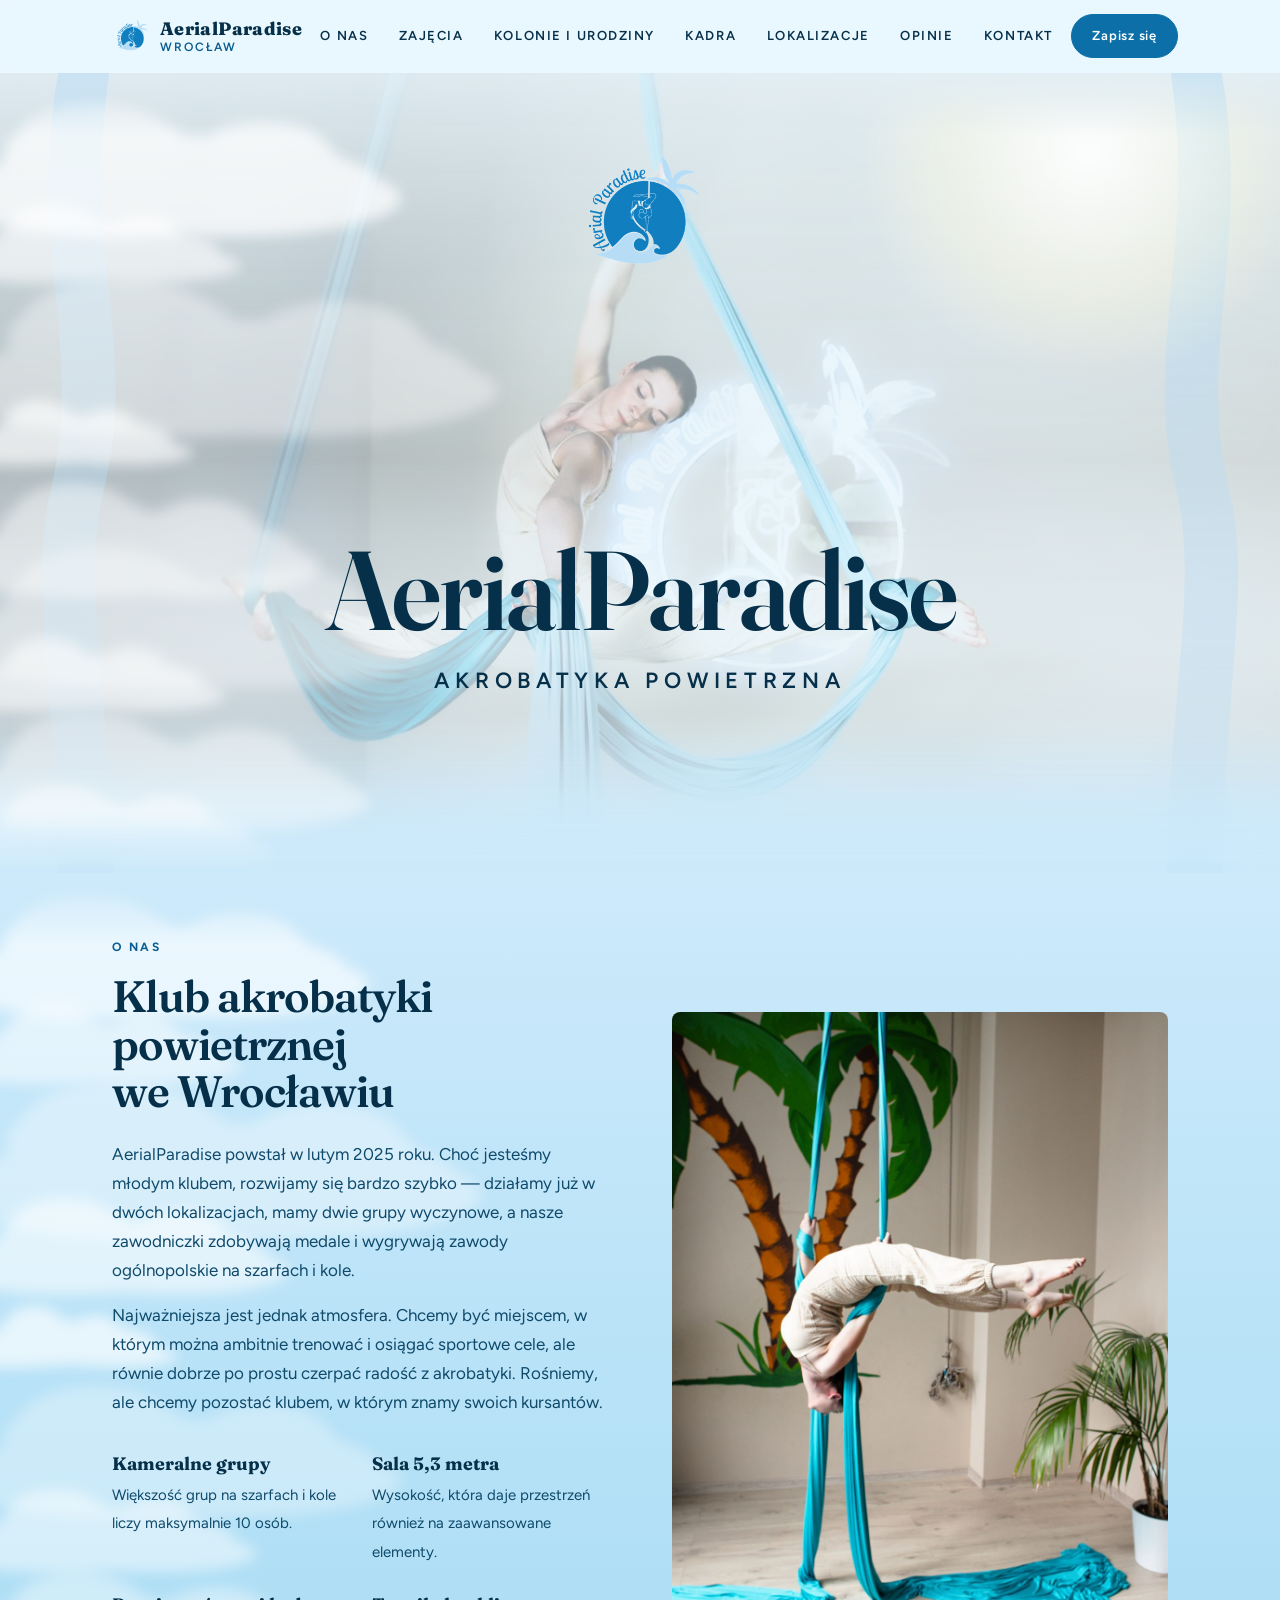
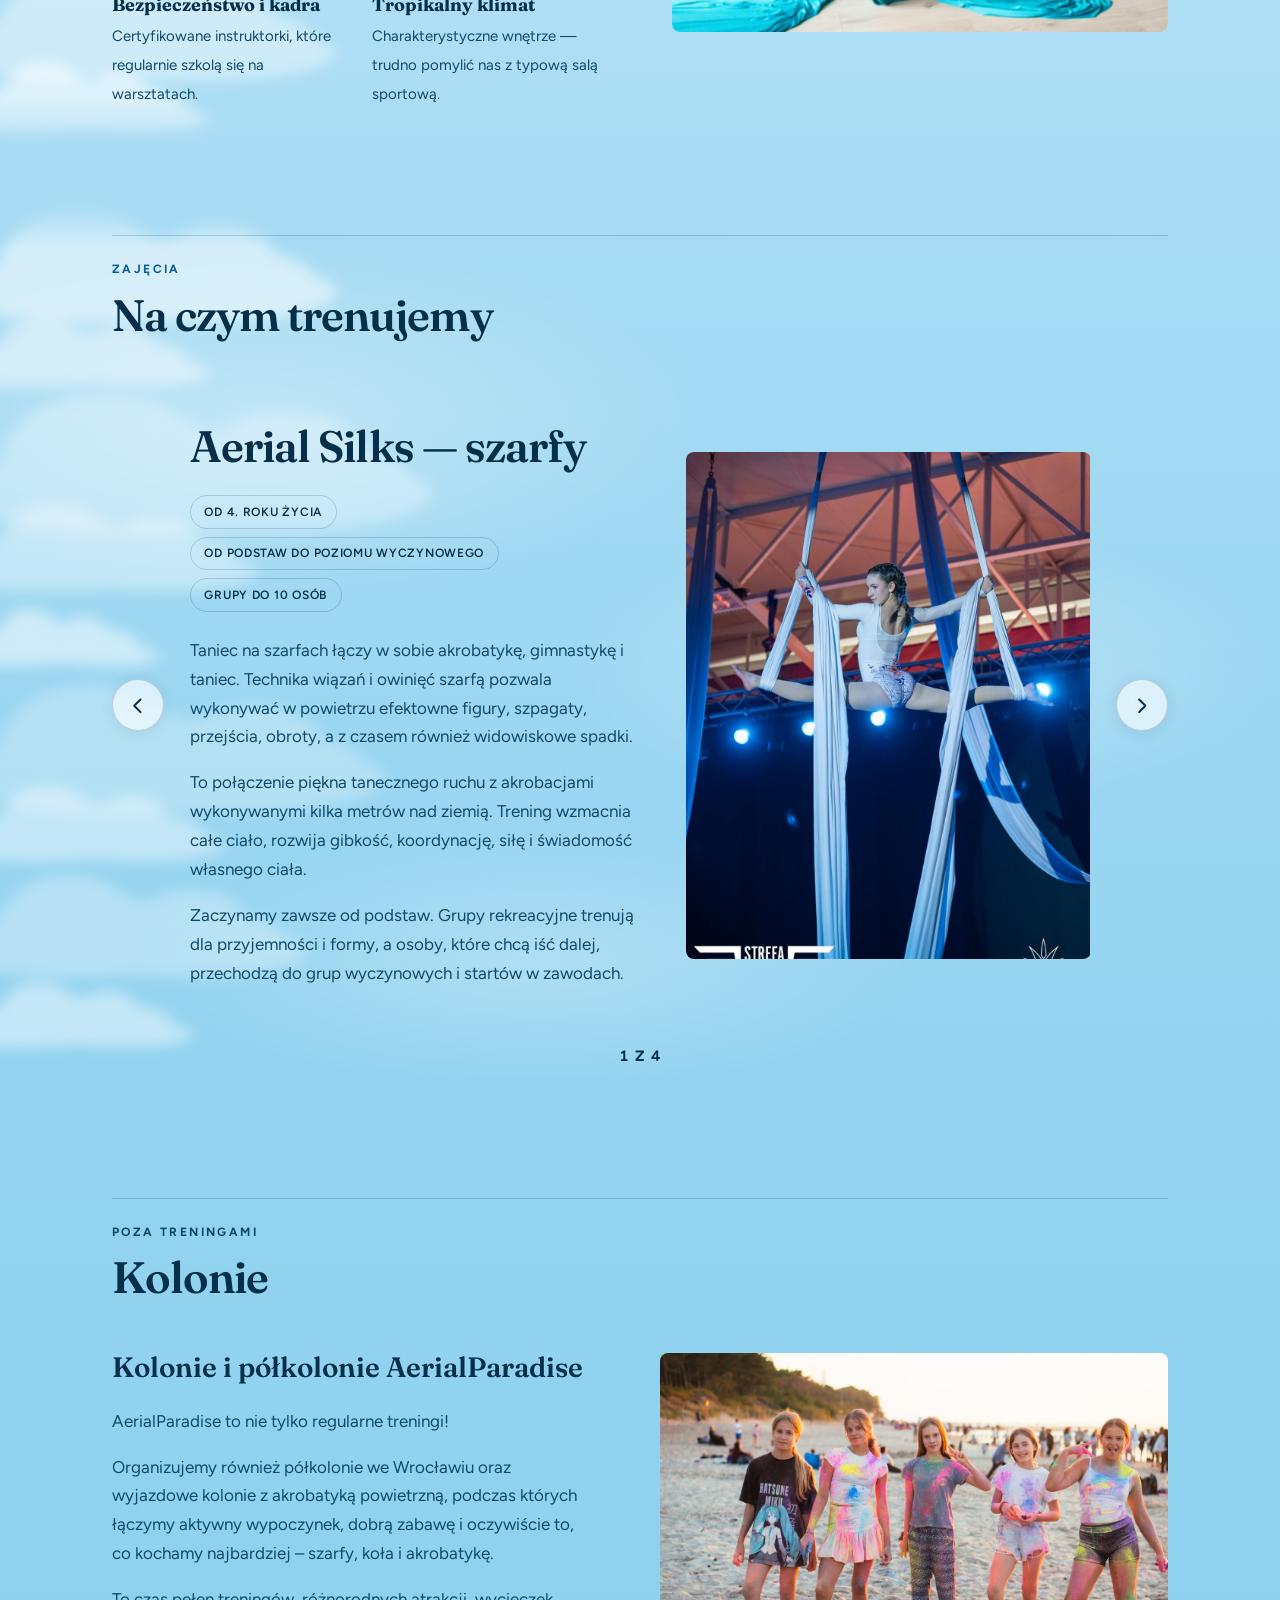
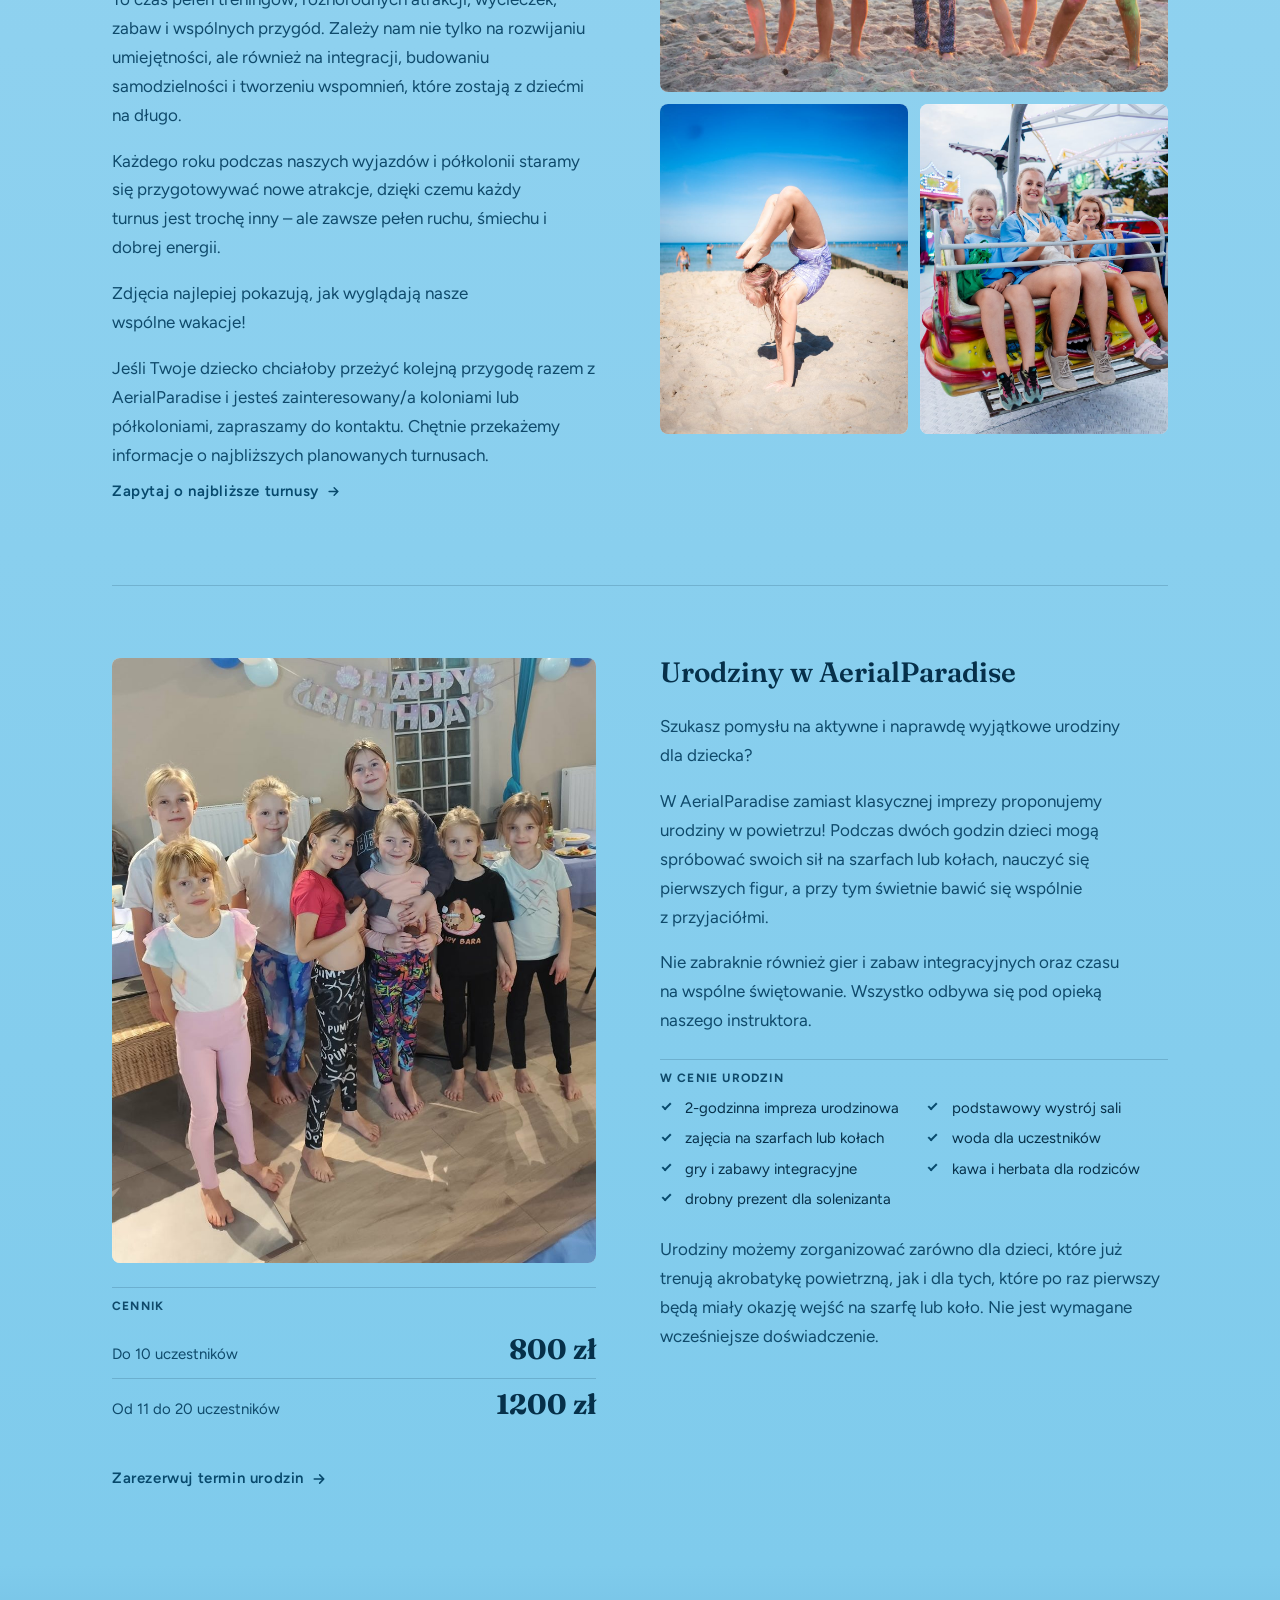
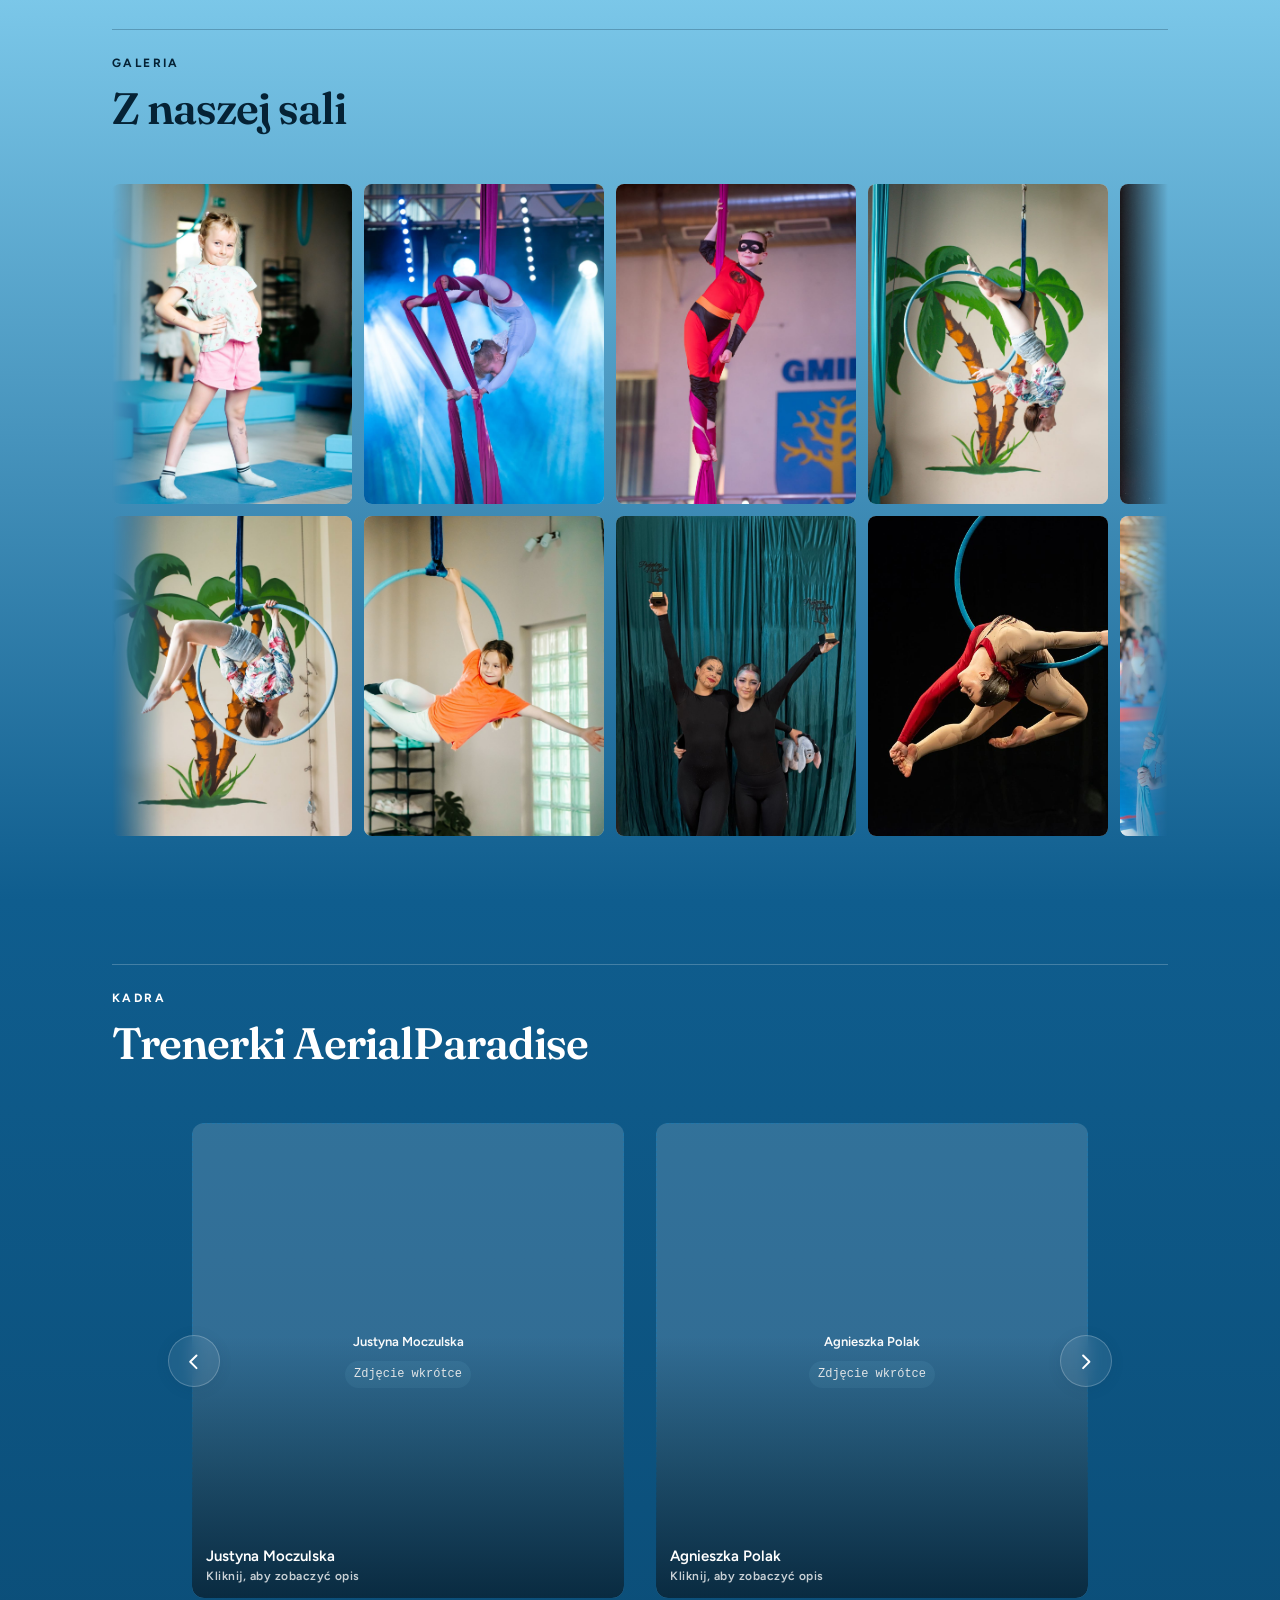
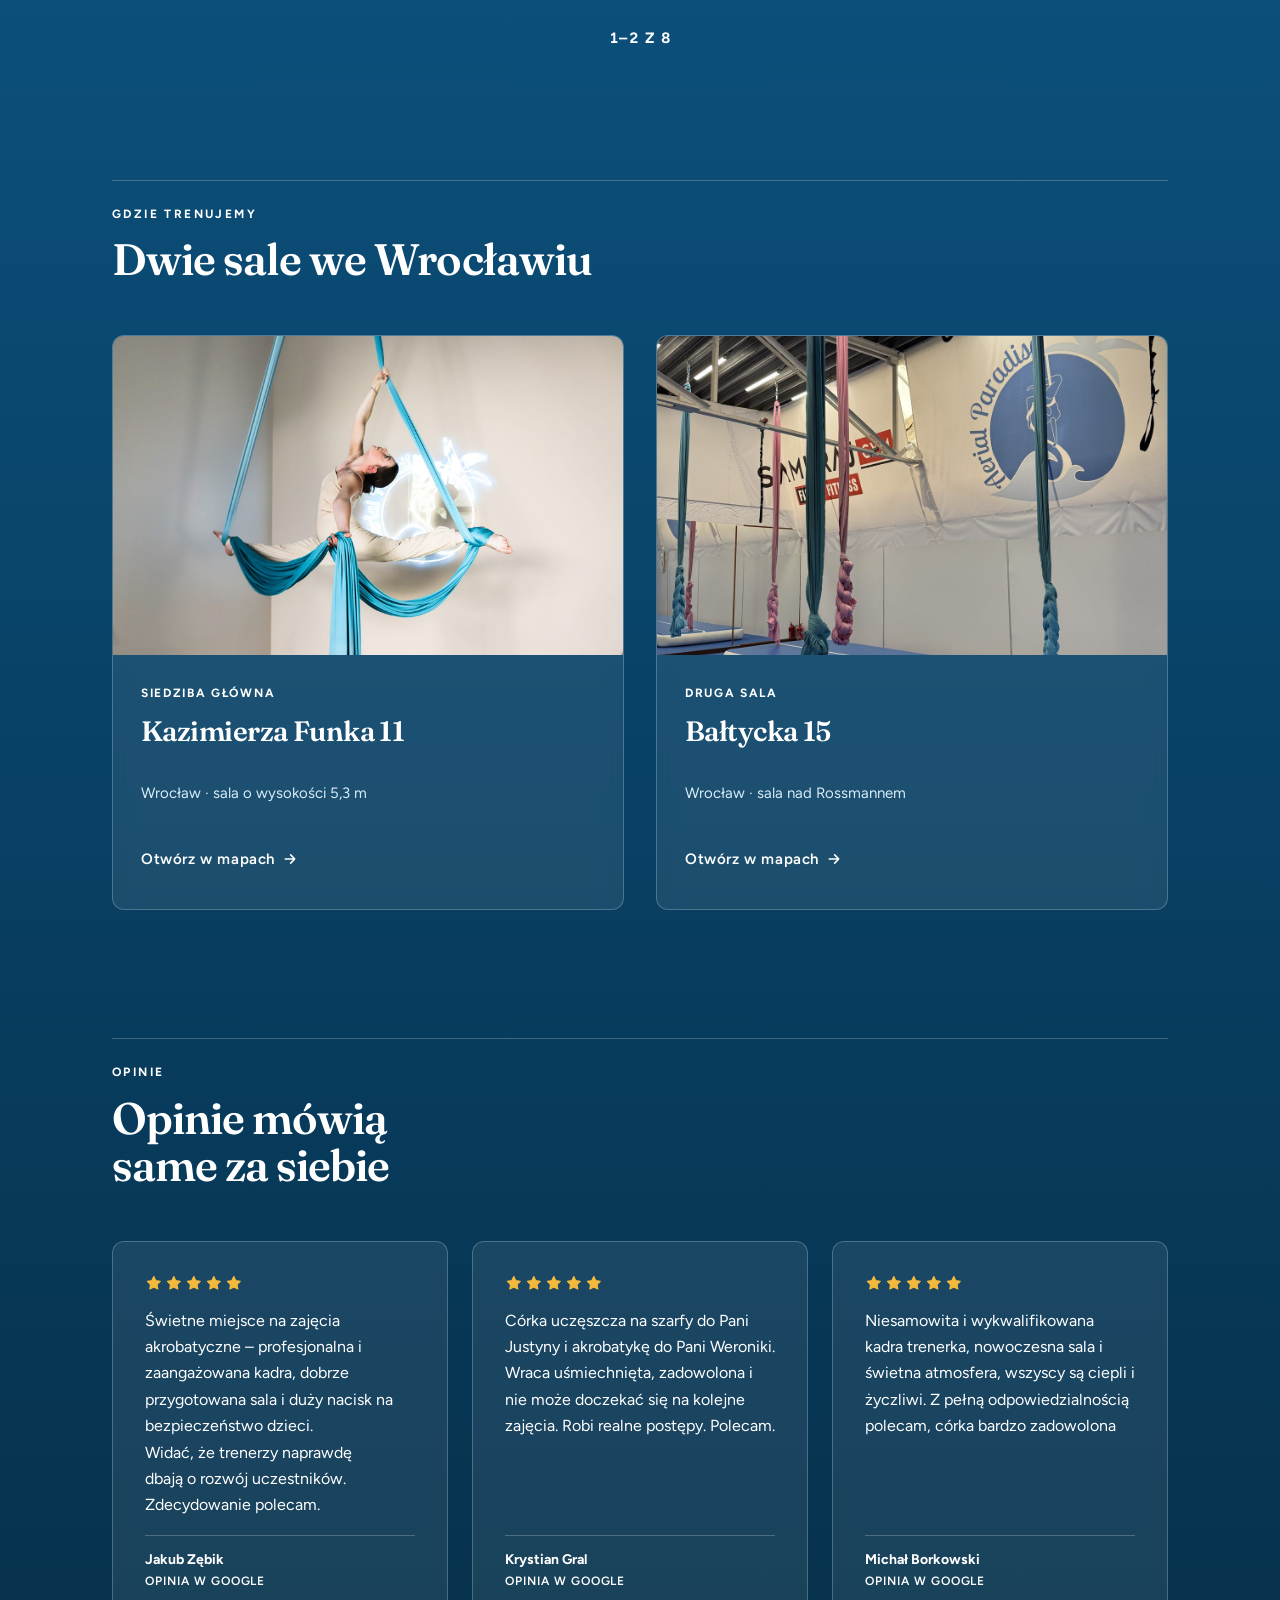
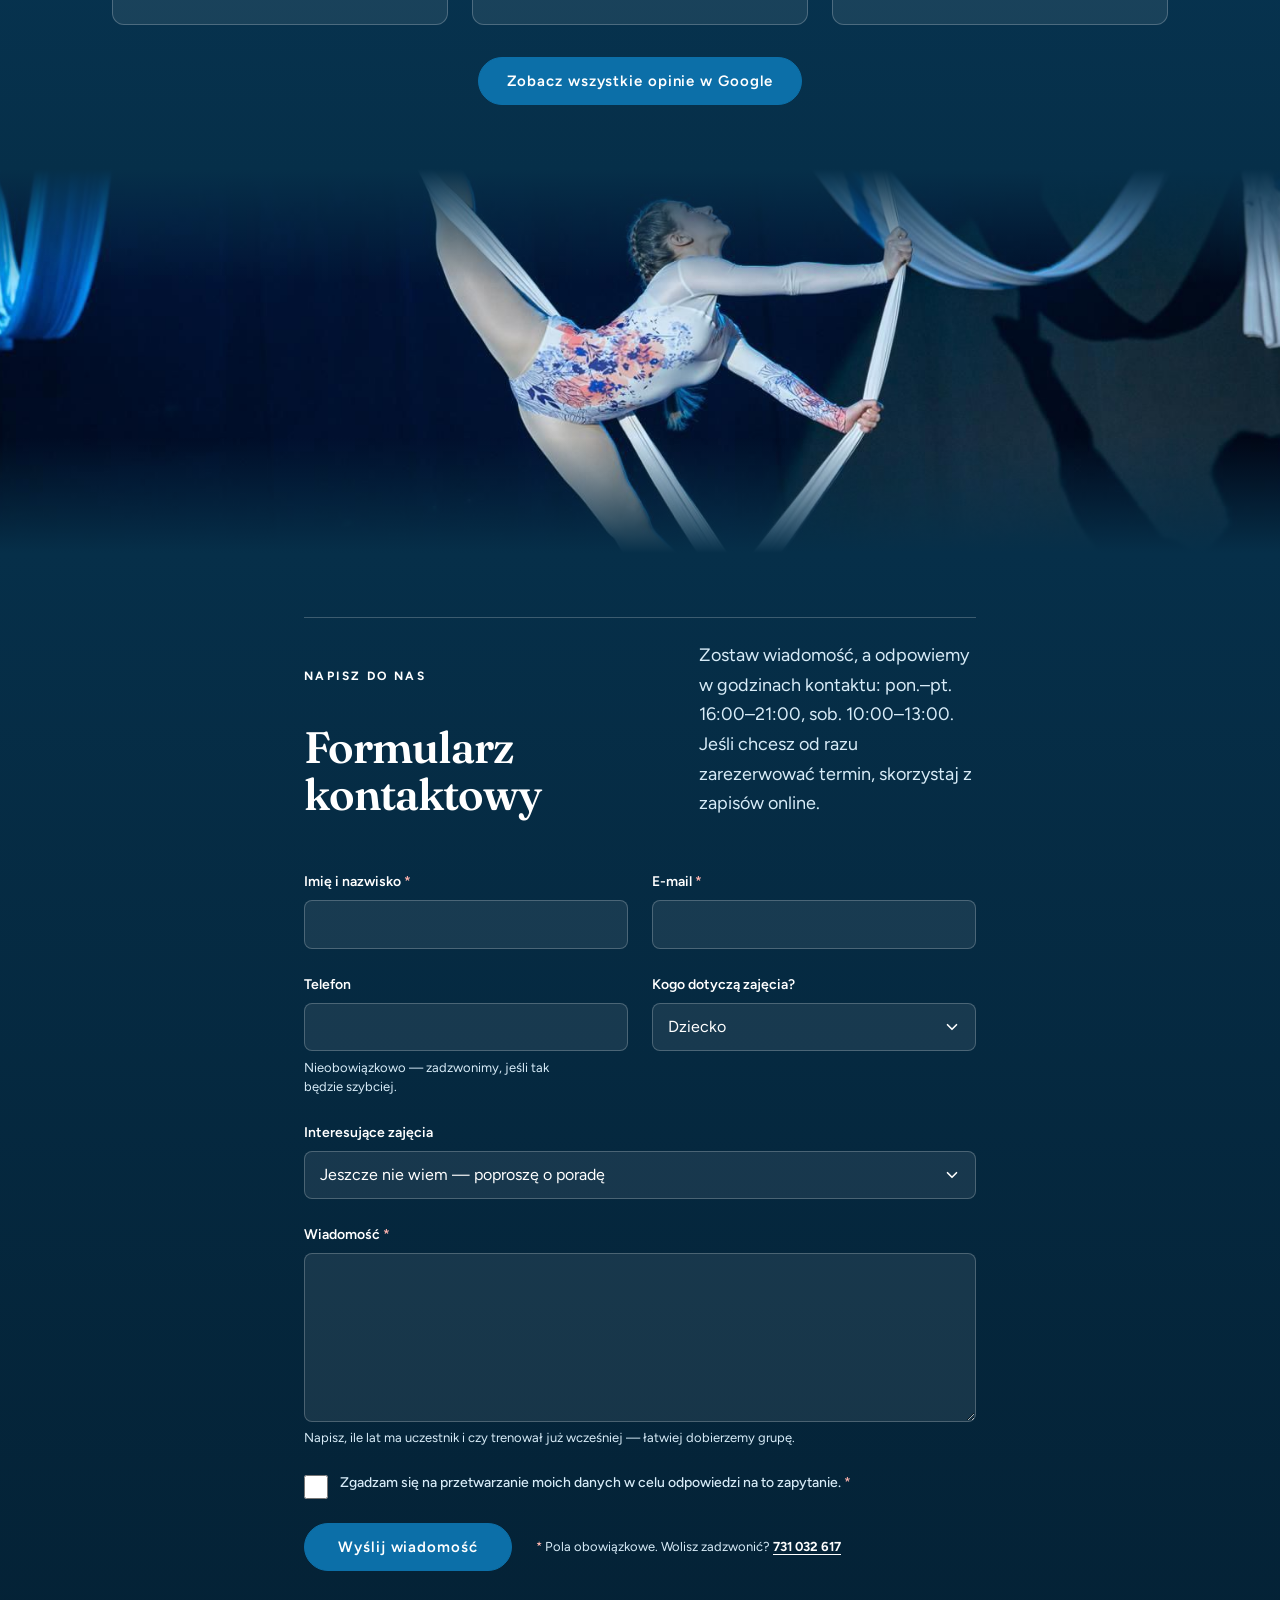
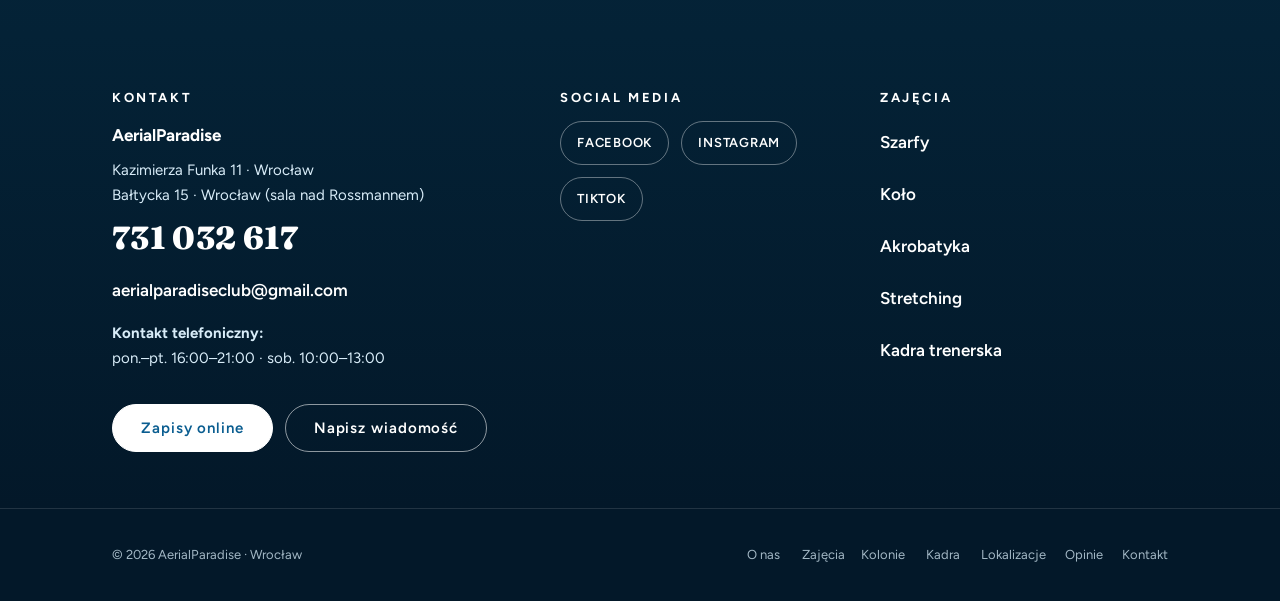
==== commit d23859f8: "Add files via upload" ====
--- a/index.html
+++ b/index.html
@@ -91,6 +91,7 @@
       <ul class="nav__list">
         <li><a class="nav__link" href="#o-nas">O nas</a></li>
         <li><a class="nav__link" href="#zajecia">Zajęcia</a></li>
+        <li><a class="nav__link" href="#oferta">Kolonie i urodziny</a></li>
         <li><a class="nav__link" href="#kadra">Kadra</a></li>
         <li><a class="nav__link" href="#lokalizacje">Lokalizacje</a></li>
         <li><a class="nav__link" href="#opinie">Opinie</a></li>
@@ -113,10 +114,12 @@
   <div class="mobile-nav__body">
     <ul class="mobile-nav__list">
       <li><a href="#o-nas">O nas</a></li>
-      <li><a href="#szarfy">Szarfy <span>od 4 lat</span></a></li>
-      <li><a href="#kolo">Koło <span>od 7 lat</span></a></li>
-      <li><a href="#akrobatyka">Akrobatyka <span>od 4 lat</span></a></li>
+      <li><a href="#szarfy">Szarfy</a></li>
+      <li><a href="#kolo">Koło</a></li>
+      <li><a href="#akrobatyka">Akrobatyka</a></li>
       <li><a href="#stretching">Stretching</a></li>
+      <li><a href="#kolonie">Kolonie</a></li>
+      <li><a href="#urodziny">Urodziny</a></li>
       <li><a href="#kadra">Kadra</a></li>
       <li><a href="#lokalizacje">Lokalizacje</a></li>
       <li><a href="#opinie">Opinie</a></li>
@@ -214,7 +217,7 @@
         <img src="img/sala.jpg" alt="Trening na turkusowych szarfach przy ściennym malowidle z palmą" loading="lazy" decoding="async" width="1000" height="1250">
         <figcaption class="photo__hint">
           <span class="photo__label">Zdjęcie sali: tropikalne wnętrze z rozwieszonymi szarfami, kadr pionowy</span>
-          <code class="photo__file">img/sala.jpg</code>
+          <!-- plik: img/sala.jpg --><span class="photo__file">Zdjęcie wkrótce</span>
         </figcaption>
       </figure>
     </div>
@@ -269,7 +272,7 @@
             <img src="img/szarfy.jpg" alt="Zawodniczka w figurze na szarfach podczas zawodów" loading="lazy" decoding="async" width="900" height="1125">
             <figcaption class="photo__hint">
               <span class="photo__label">Zdjęcie: figura na szarfach, kadr pionowy</span>
-              <code class="photo__file">img/szarfy.jpg</code>
+              <!-- plik: img/szarfy.jpg --><span class="photo__file">Zdjęcie wkrótce</span>
             </figcaption>
           </figure>
         </article>
@@ -293,7 +296,7 @@
             <img src="img/kolo.jpg" alt="Zawodniczka w figurze na kole aerial hoop" loading="lazy" decoding="async" width="900" height="1125">
             <figcaption class="photo__hint">
               <span class="photo__label">Zdjęcie: figura na kole, kadr pionowy</span>
-              <code class="photo__file">img/kolo.jpg</code>
+              <!-- plik: img/kolo.jpg --><span class="photo__file">Zdjęcie wkrótce</span>
             </figcaption>
           </figure>
         </article>
@@ -312,10 +315,10 @@
           </div>
 
           <figure class="photo class-block__media" style="--ratio: 4 / 5">
-            <img src="img/akrobatyka.jpg" alt="Uśmiechnięta dziewczynka podczas ćwiczeń akrobatycznych na macie" loading="lazy" decoding="async" width="900" height="1125">
+            <img src="img/akrobatyka.jpg" alt="Akrobacja w parze — starsza dziewczyna trzyma młodszą w szpagacie nad głową" loading="lazy" decoding="async" width="900" height="1125">
             <figcaption class="photo__hint">
               <span class="photo__label">Zdjęcie: element akrobatyczny na macie</span>
-              <code class="photo__file">img/akrobatyka.jpg</code>
+              <!-- plik: img/akrobatyka.jpg --><span class="photo__file">Zdjęcie wkrótce</span>
             </figcaption>
           </figure>
         </article>
@@ -337,13 +340,123 @@
             <img src="img/stretching.jpg" alt="Trenerka pomaga dziewczynce w ćwiczeniu rozciągającym" loading="lazy" decoding="async" width="900" height="1125">
             <figcaption class="photo__hint">
               <span class="photo__label">Zdjęcie: rozciąganie na sali, kadr pionowy</span>
-              <code class="photo__file">img/stretching.jpg</code>
+              <!-- plik: img/stretching.jpg --><span class="photo__file">Zdjęcie wkrótce</span>
             </figcaption>
           </figure>
         </article>
         </div>
       </div>
 
+    </div>
+  </section>
+
+
+  <!-- ================= KOLONIE I URODZINY =================
+       Jedna sekcja, dwie oferty. Osobne sekcje wydłużyłyby i tak długą
+       stronę o dwa pełne ekrany, a obie rzeczy odpowiadają na to samo
+       pytanie rodzica: „co jeszcze robicie poza cotygodniowymi zajęciami". -->
+  <section class="section strefa--jasna" id="oferta">
+    <div class="container">
+      <header class="section__head reveal">
+        <span class="eyebrow">Poza treningami</span>
+        <h2 class="h2">Kolonie</h2>
+      </header>
+
+      <article class="oferta" id="kolonie">
+        <div class="oferta__tekst">
+          <h3 class="h3 reveal">Kolonie i półkolonie AerialParadise</h3>
+          <div class="prose reveal">
+            <p>AerialParadise to nie tylko regularne treningi!</p>
+            <p>Organizujemy również półkolonie we Wrocławiu oraz wyjazdowe kolonie z akrobatyką powietrzną, podczas których łączymy aktywny wypoczynek, dobrą zabawę i oczywiście to, co kochamy najbardziej – szarfy, koła i akrobatykę.</p>
+            <p>To czas pełen treningów, różnorodnych atrakcji, wycieczek, zabaw i wspólnych przygód. Zależy nam nie tylko na rozwijaniu umiejętności, ale również na integracji, budowaniu samodzielności i tworzeniu wspomnień, które zostają z dziećmi na długo.</p>
+            <p>Każdego roku podczas naszych wyjazdów i półkolonii staramy się przygotowywać nowe atrakcje, dzięki czemu każdy turnus jest trochę inny – ale zawsze pełen ruchu, śmiechu i dobrej energii.</p>
+            <p>Zdjęcia najlepiej pokazują, jak wyglądają nasze wspólne wakacje!</p>
+            <p>Jeśli Twoje dziecko chciałoby przeżyć kolejną przygodę razem z AerialParadise i jesteś zainteresowany/a koloniami lub półkoloniami, zapraszamy do kontaktu. Chętnie przekażemy informacje o najbliższych planowanych turnusach.</p>
+          </div>
+          <p class="oferta__cta reveal">
+            <a class="link-arrow" href="#formularz">Zapytaj o najbliższe turnusy</a>
+          </p>
+        </div>
+
+        <ul class="oferta__zdjecia" data-stagger>
+          <!-- Kadr poziomy: piątka dziewczyn nie zmieściłaby się w pionowym
+               slocie, więc to zdjęcie zajmuje obie kolumny siatki. -->
+          <li class="szeroki">
+            <figure class="photo reveal">
+              <img src="img/kolonie-1.jpg" alt="Uczestniczki kolonii na plaży o zachodzie słońca, obsypane kolorowymi proszkami" loading="lazy" decoding="async" width="1200" height="800">
+            </figure>
+          </li>
+          <li>
+            <figure class="photo reveal">
+              <img src="img/kolonie-3.jpg" alt="Dziewczynka robiąca mostek na plaży nad morzem" loading="lazy" decoding="async" width="900" height="1200">
+            </figure>
+          </li>
+          <li>
+            <figure class="photo reveal">
+              <img src="img/kolonie-4.jpg" alt="Uczestniczki kolonii na karuzeli w wesołym miasteczku" loading="lazy" decoding="async" width="900" height="1200">
+            </figure>
+          </li>
+        </ul>
+      </article>
+
+      <article class="oferta oferta--odwrotna" id="urodziny">
+        <div class="oferta__tekst">
+          <h3 class="h3 reveal">Urodziny w AerialParadise</h3>
+          <div class="prose reveal">
+            <p>Szukasz pomysłu na aktywne i naprawdę wyjątkowe urodziny dla dziecka?</p>
+            <p>W AerialParadise zamiast klasycznej imprezy proponujemy urodziny w powietrzu! Podczas dwóch godzin dzieci mogą spróbować swoich sił na szarfach lub kołach, nauczyć się pierwszych figur, a przy tym świetnie bawić się wspólnie z przyjaciółmi.</p>
+            <p>Nie zabraknie również gier i zabaw integracyjnych oraz czasu na wspólne świętowanie. Wszystko odbywa się pod opieką naszego instruktora.</p>
+          </div>
+
+          <div class="wcenie reveal">
+            <h4 class="podtytul">W cenie urodzin</h4>
+            <ul class="wcenie__lista">
+              <li>2-godzinna impreza urodzinowa</li>
+              <li>zajęcia na szarfach lub kołach</li>
+              <li>gry i zabawy integracyjne</li>
+              <li>drobny prezent dla solenizanta</li>
+              <li>podstawowy wystrój sali</li>
+              <li>woda dla uczestników</li>
+              <li>kawa i herbata dla rodziców</li>
+            </ul>
+          </div>
+
+          <div class="prose reveal">
+            <p>Urodziny możemy zorganizować zarówno dla dzieci, które już trenują akrobatykę powietrzną, jak i dla tych, które po raz pierwszy będą miały okazję wejść na szarfę lub koło. Nie jest wymagane wcześniejsze doświadczenie.</p>
+          </div>
+        </div>
+
+        <!-- Kolumna „handlowa”: zdjęcie, cena, akcja. Cennik i przycisk siedzą
+             pod zdjęciem, a nie w kolumnie z opisem — inaczej pod zdjęciem
+             zostawało 400 px pustki, a tekst obok niepotrzebnie się wydłużał. -->
+        <div class="oferta__bok">
+          <ul class="oferta__zdjecia oferta__zdjecia--jedno" data-stagger>
+            <li>
+              <figure class="photo reveal">
+                <img src="img/urodziny.jpg" alt="Grupa dzieci na urodzinach w sali AerialParadise, w tle girlanda „Happy Birthday” i szarfa" loading="lazy" decoding="async" width="960" height="1200">
+              </figure>
+            </li>
+          </ul>
+
+          <div class="ceny reveal">
+            <h4 class="podtytul">Cennik</h4>
+            <ul class="ceny__lista">
+              <li>
+                <span class="ceny__co">Do 10 uczestników</span>
+                <b class="ceny__ile">800 zł</b>
+              </li>
+              <li>
+                <span class="ceny__co">Od 11 do 20 uczestników</span>
+                <b class="ceny__ile">1200 zł</b>
+              </li>
+            </ul>
+          </div>
+
+          <p class="oferta__cta reveal">
+            <a class="link-arrow" href="#formularz">Zarezerwuj termin urodzin</a>
+          </p>
+        </div>
+      </article>
     </div>
   </section>
 
@@ -365,56 +478,98 @@
           <img src="img/galeria-1.jpg" alt="Dziewczynka na zajęciach w sali AerialParadise" loading="lazy" decoding="async" width="750" height="1000">
           <figcaption class="photo__hint">
             <span class="photo__label">Zajęcia dla dzieci</span>
-            <code class="photo__file">img/galeria-1.jpg</code>
+            <!-- plik: img/galeria-1.jpg --><span class="photo__file">Zdjęcie wkrótce</span>
           </figcaption>
         </figure>
         <figure class="photo reveal">
           <img src="img/galeria-2.jpg" alt="Ćwiczenie na kole przy malowidle z palmą" loading="lazy" decoding="async" width="750" height="1000">
           <figcaption class="photo__hint">
             <span class="photo__label">Zajęcia dla młodzieży</span>
-            <code class="photo__file">img/galeria-2.jpg</code>
+            <!-- plik: img/galeria-2.jpg --><span class="photo__file">Zdjęcie wkrótce</span>
           </figcaption>
         </figure>
         <figure class="photo reveal">
           <img src="img/galeria-3.jpg" alt="Występ dziecka na szarfach na scenie" loading="lazy" decoding="async" width="750" height="1000">
           <figcaption class="photo__hint">
             <span class="photo__label">Zajęcia dla dorosłych</span>
-            <code class="photo__file">img/galeria-3.jpg</code>
+            <!-- plik: img/galeria-3.jpg --><span class="photo__file">Zdjęcie wkrótce</span>
           </figcaption>
         </figure>
         <figure class="photo reveal">
           <img src="img/galeria-4.jpg" alt="Dziewczynka na kole w sali treningowej" loading="lazy" decoding="async" width="750" height="1000">
           <figcaption class="photo__hint">
             <span class="photo__label">Zawody i medale</span>
-            <code class="photo__file">img/galeria-4.jpg</code>
+            <!-- plik: img/galeria-4.jpg --><span class="photo__file">Zdjęcie wkrótce</span>
           </figcaption>
         </figure>
         <figure class="photo reveal">
           <img src="img/galeria-5.jpg" alt="Występ na szarfach w kostiumie scenicznym" loading="lazy" decoding="async" width="1067" height="1600">
           <figcaption class="photo__hint">
             <span class="photo__label">Pokazy i występy</span>
-            <code class="photo__file">img/galeria-5.jpg</code>
+            <!-- plik: img/galeria-5.jpg --><span class="photo__file">Zdjęcie wkrótce</span>
           </figcaption>
         </figure>
         <figure class="photo reveal">
           <img src="img/galeria-6.jpg" alt="Zawodniczki AerialParadise z pucharami po zawodach" loading="lazy" decoding="async" width="1200" height="1600">
           <figcaption class="photo__hint">
             <span class="photo__label">Zawody i podium</span>
-            <code class="photo__file">img/galeria-6.jpg</code>
+            <!-- plik: img/galeria-6.jpg --><span class="photo__file">Zdjęcie wkrótce</span>
           </figcaption>
         </figure>
         <figure class="photo reveal">
           <img src="img/galeria-7.jpg" alt="Ćwiczenie na kole przy malowidle z palmami w sali AerialParadise" loading="lazy" decoding="async" width="1067" height="1600">
           <figcaption class="photo__hint">
             <span class="photo__label">Nasza sala</span>
-            <code class="photo__file">img/galeria-7.jpg</code>
+            <!-- plik: img/galeria-7.jpg --><span class="photo__file">Zdjęcie wkrótce</span>
           </figcaption>
         </figure>
         <figure class="photo photo--kadr reveal">
           <img src="img/kolo-szerokie.jpg" alt="Zawodniczka w figurze na kole podczas zawodów Czech Aerial Hoop Open" loading="lazy" decoding="async" width="1600" height="1067">
           <figcaption class="photo__hint">
             <span class="photo__label">Zawody międzynarodowe</span>
-            <code class="photo__file">img/kolo-szerokie.jpg</code>
+            <!-- plik: img/kolo-szerokie.jpg --><span class="photo__file">Zdjęcie wkrótce</span>
+          </figcaption>
+        </figure>
+        <figure class="photo reveal">
+          <img src="img/galeria-8.jpg" alt="Występ na szarfach w świetle sceny i dymie" loading="lazy" decoding="async" width="750" height="1000">
+          <figcaption class="photo__hint">
+            <span class="photo__label">Pokaz sceniczny</span>
+            <!-- plik: img/galeria-8.jpg --><span class="photo__file">Zdjęcie wkrótce</span>
+          </figcaption>
+        </figure>
+        <figure class="photo reveal">
+          <img src="img/galeria-9.jpg" alt="Uczestniczka w figurze na szarfach podczas letnich zajęć" loading="lazy" decoding="async" width="750" height="1000">
+          <figcaption class="photo__hint">
+            <span class="photo__label">Trening na szarfach</span>
+            <!-- plik: img/galeria-9.jpg --><span class="photo__file">Zdjęcie wkrótce</span>
+          </figcaption>
+        </figure>
+        <figure class="photo reveal">
+          <img src="img/galeria-10.jpg" alt="Dziewczynka schodząca z szarf po ćwiczeniu" loading="lazy" decoding="async" width="750" height="1000">
+          <figcaption class="photo__hint">
+            <span class="photo__label">Po ćwiczeniu</span>
+            <!-- plik: img/galeria-10.jpg --><span class="photo__file">Zdjęcie wkrótce</span>
+          </figcaption>
+        </figure>
+        <figure class="photo reveal">
+          <img src="img/galeria-11.jpg" alt="Dzieci w kostiumach podczas występu" loading="lazy" decoding="async" width="750" height="1000">
+          <figcaption class="photo__hint">
+            <span class="photo__label">Występ w kostiumach</span>
+            <!-- plik: img/galeria-11.jpg --><span class="photo__file">Zdjęcie wkrótce</span>
+          </figcaption>
+        </figure>
+        <figure class="photo reveal">
+          <img src="img/galeria-12.jpg" alt="Dziewczynka w figurze akrobatycznej na plaży" loading="lazy" decoding="async" width="750" height="1000">
+          <figcaption class="photo__hint">
+            <span class="photo__label">Akrobatyka na plaży</span>
+            <!-- plik: img/galeria-12.jpg --><span class="photo__file">Zdjęcie wkrótce</span>
+          </figcaption>
+        </figure>
+        <figure class="photo reveal">
+          <img src="img/galeria-13.jpg" alt="Uśmiechnięta uczestniczka zajęć" loading="lazy" decoding="async" width="750" height="1000">
+          <figcaption class="photo__hint">
+            <span class="photo__label">Radość z zajęć</span>
+            <!-- plik: img/galeria-13.jpg --><span class="photo__file">Zdjęcie wkrótce</span>
           </figcaption>
         </figure>
         </div>
@@ -449,12 +604,13 @@
             <img src="img/trenerki/justyna-moczulska.jpg" alt="Justyna Moczulska, trenerka AerialParadise" loading="lazy" decoding="async" width="800" height="1000">
             <figcaption class="photo__hint">
               <span class="photo__label">Justyna Moczulska</span>
-              <code class="photo__file">justyna-moczulska.jpg</code>
+              <!-- plik: justyna-moczulska.jpg --><span class="photo__file">Zdjęcie wkrótce</span>
             </figcaption>
           </figure>
             <button class="coach__przycisk" type="button" data-flip-pokaz
                     aria-expanded="false" aria-controls="kadra-osoba-1">
               <span class="coach__imie">Justyna Moczulska</span>
+              <span class="coach__zacheta" aria-hidden="true">Kliknij, aby zobaczyć opis</span>
               <span class="visually-hidden">— pokaż opis</span>
             </button>
           </div>
@@ -475,12 +631,13 @@
             <img src="img/trenerki/agnieszka-polak.jpg" alt="Agnieszka Polak, trenerka AerialParadise" loading="lazy" decoding="async" width="800" height="1000">
             <figcaption class="photo__hint">
               <span class="photo__label">Agnieszka Polak</span>
-              <code class="photo__file">agnieszka-polak.jpg</code>
+              <!-- plik: agnieszka-polak.jpg --><span class="photo__file">Zdjęcie wkrótce</span>
             </figcaption>
           </figure>
             <button class="coach__przycisk" type="button" data-flip-pokaz
                     aria-expanded="false" aria-controls="kadra-osoba-2">
               <span class="coach__imie">Agnieszka Polak</span>
+              <span class="coach__zacheta" aria-hidden="true">Kliknij, aby zobaczyć opis</span>
               <span class="visually-hidden">— pokaż opis</span>
             </button>
           </div>
@@ -501,12 +658,13 @@
             <img src="img/trenerki/monika-ochmanska.jpg" alt="Monika Ochmańska, trenerka AerialParadise" loading="lazy" decoding="async" width="800" height="1000">
             <figcaption class="photo__hint">
               <span class="photo__label">Monika Ochmańska</span>
-              <code class="photo__file">monika-ochmanska.jpg</code>
+              <!-- plik: monika-ochmanska.jpg --><span class="photo__file">Zdjęcie wkrótce</span>
             </figcaption>
           </figure>
             <button class="coach__przycisk" type="button" data-flip-pokaz
                     aria-expanded="false" aria-controls="kadra-osoba-3">
               <span class="coach__imie">Monika Ochmańska</span>
+              <span class="coach__zacheta" aria-hidden="true">Kliknij, aby zobaczyć opis</span>
               <span class="visually-hidden">— pokaż opis</span>
             </button>
           </div>
@@ -527,12 +685,13 @@
             <img src="img/trenerki/zofia-klak.jpg" alt="Zofia Kłak, trenerka AerialParadise" loading="lazy" decoding="async" width="800" height="1000">
             <figcaption class="photo__hint">
               <span class="photo__label">Zofia Kłak</span>
-              <code class="photo__file">zofia-klak.jpg</code>
+              <!-- plik: zofia-klak.jpg --><span class="photo__file">Zdjęcie wkrótce</span>
             </figcaption>
           </figure>
             <button class="coach__przycisk" type="button" data-flip-pokaz
                     aria-expanded="false" aria-controls="kadra-osoba-4">
               <span class="coach__imie">Zofia Kłak</span>
+              <span class="coach__zacheta" aria-hidden="true">Kliknij, aby zobaczyć opis</span>
               <span class="visually-hidden">— pokaż opis</span>
             </button>
           </div>
@@ -553,12 +712,13 @@
             <img src="img/trenerki/weronika-joachimiak.jpg" alt="Weronika Joachimiak, trenerka AerialParadise" loading="lazy" decoding="async" width="800" height="1000">
             <figcaption class="photo__hint">
               <span class="photo__label">Weronika Joachimiak</span>
-              <code class="photo__file">weronika-joachimiak.jpg</code>
+              <!-- plik: weronika-joachimiak.jpg --><span class="photo__file">Zdjęcie wkrótce</span>
             </figcaption>
           </figure>
             <button class="coach__przycisk" type="button" data-flip-pokaz
                     aria-expanded="false" aria-controls="kadra-osoba-5">
               <span class="coach__imie">Weronika Joachimiak</span>
+              <span class="coach__zacheta" aria-hidden="true">Kliknij, aby zobaczyć opis</span>
               <span class="visually-hidden">— pokaż opis</span>
             </button>
           </div>
@@ -579,12 +739,13 @@
             <img src="img/trenerki/weronika-koslinska.jpg" alt="Weronika Koślińska, trenerka AerialParadise" loading="lazy" decoding="async" width="800" height="1000">
             <figcaption class="photo__hint">
               <span class="photo__label">Weronika Koślińska</span>
-              <code class="photo__file">weronika-koslinska.jpg</code>
+              <!-- plik: weronika-koslinska.jpg --><span class="photo__file">Zdjęcie wkrótce</span>
             </figcaption>
           </figure>
             <button class="coach__przycisk" type="button" data-flip-pokaz
                     aria-expanded="false" aria-controls="kadra-osoba-6">
               <span class="coach__imie">Weronika Koślińska</span>
+              <span class="coach__zacheta" aria-hidden="true">Kliknij, aby zobaczyć opis</span>
               <span class="visually-hidden">— pokaż opis</span>
             </button>
           </div>
@@ -605,12 +766,13 @@
             <img src="img/trenerki/marlena-pikor-leczowicz.jpg" alt="Marlena Pikor-Leczowicz, trenerka AerialParadise" loading="lazy" decoding="async" width="800" height="1000">
             <figcaption class="photo__hint">
               <span class="photo__label">Marlena Pikor-Leczowicz</span>
-              <code class="photo__file">marlena-pikor-leczowicz.jpg</code>
+              <!-- plik: marlena-pikor-leczowicz.jpg --><span class="photo__file">Zdjęcie wkrótce</span>
             </figcaption>
           </figure>
             <button class="coach__przycisk" type="button" data-flip-pokaz
                     aria-expanded="false" aria-controls="kadra-osoba-7">
               <span class="coach__imie">Marlena Pikor-Leczowicz</span>
+              <span class="coach__zacheta" aria-hidden="true">Kliknij, aby zobaczyć opis</span>
               <span class="visually-hidden">— pokaż opis</span>
             </button>
           </div>
@@ -631,12 +793,13 @@
             <img src="img/trenerki/katarzyna-kosiorek.jpg" alt="Katarzyna Kosiorek, trenerka AerialParadise" loading="lazy" decoding="async" width="800" height="1000">
             <figcaption class="photo__hint">
               <span class="photo__label">Katarzyna Kosiorek</span>
-              <code class="photo__file">katarzyna-kosiorek.jpg</code>
+              <!-- plik: katarzyna-kosiorek.jpg --><span class="photo__file">Zdjęcie wkrótce</span>
             </figcaption>
           </figure>
             <button class="coach__przycisk" type="button" data-flip-pokaz
                     aria-expanded="false" aria-controls="kadra-osoba-8">
               <span class="coach__imie">Katarzyna Kosiorek</span>
+              <span class="coach__zacheta" aria-hidden="true">Kliknij, aby zobaczyć opis</span>
               <span class="visually-hidden">— pokaż opis</span>
             </button>
           </div>
@@ -672,7 +835,7 @@
             <img src="img/sala-funka.jpg" alt="Sala AerialParadise przy Kazimierza Funka 11 z podświetlanym logotypem" loading="lazy" decoding="async" width="960" height="600">
             <figcaption class="photo__hint">
               <span class="photo__label">Zdjęcie sali przy Funka 11</span>
-              <code class="photo__file">img/sala-funka.jpg</code>
+              <!-- plik: img/sala-funka.jpg --><span class="photo__file">Zdjęcie wkrótce</span>
             </figcaption>
           </figure>
           <div class="location__body">
@@ -688,7 +851,7 @@
             <img src="img/sala-baltycka.jpg" alt="Sala AerialParadise przy ulicy Bałtyckiej 15" loading="lazy" decoding="async" width="1200" height="1600">
             <figcaption class="photo__hint">
               <span class="photo__label">Zdjęcie sali przy Bałtyckiej 15</span>
-              <code class="photo__file">img/sala-baltycka.jpg</code>
+              <!-- plik: img/sala-baltycka.jpg --><span class="photo__file">Zdjęcie wkrótce</span>
             </figcaption>
           </figure>
           <div class="location__body">
@@ -773,6 +936,9 @@
       </ul>
 
       <p class="reviews__cta reveal">
+        <!-- Świadomie zwykłe wyszukiwanie Google, nie Mapy — decyzja z 29.08.2026.
+             Gdyby kiedyś miało prowadzić prosto do listy opinii, wizytówka klubu
+             ma CID 948685444960737504 (ftid 0x470fe9b3cf15f51f:0xd2a6862c677d8e0). -->
         <a class="btn btn--primary" href="https://www.google.com/search?q=Akrobatyka+Powietrzna+Aerial+Paradise+Opinie" target="_blank" rel="noopener">Zobacz wszystkie opinie w Google</a>
       </p>
     </div>
@@ -799,7 +965,7 @@
            załóż darmowy formularz (np. formspree.io albo formsubmit.co) i wklej
            otrzymany adres w atrybut data-endpoint poniżej. Nic więcej nie trzeba
            zmieniać — skrypt sam przełączy się na wysyłkę w tle. -->
-      <form class="form reveal" data-contact-form data-endpoint="" novalidate>
+      <form class="form reveal" data-contact-form data-endpoint="https://formsubmit.co/ajax/ef3fb2711d560a0cfbdbee2c6feb6fae" novalidate>
         <div class="form__row">
           <div class="field">
             <label for="f-imie">Imię i nazwisko <span class="req" aria-hidden="true">*</span></label>
@@ -923,7 +1089,6 @@
   <!-- Bez atrybutu `src`: pusty wysyłałby żądanie na adres samej strony.
        Skrypt wstawia go dopiero przy otwarciu. -->
   <img class="lupa__foto" data-lupa-foto alt="">
-  <p class="lupa__podpis" data-lupa-podpis></p>
   <button class="lupa__zamknij" type="button" data-lupa-zamknij>
     <span aria-hidden="true">✕</span>
     <span class="visually-hidden">Zamknij powiększenie</span>
@@ -937,6 +1102,7 @@
       <ul>
         <li><a href="#o-nas">O nas</a></li>
         <li><a href="#zajecia">Zajęcia</a></li>
+        <li><a href="#oferta">Kolonie</a></li>
         <li><a href="#kadra">Kadra</a></li>
         <li><a href="#lokalizacje">Lokalizacje</a></li>
         <li><a href="#opinie">Opinie</a></li>
--- a/css/style.css
+++ b/css/style.css
@@ -21,6 +21,7 @@
   --niebo-1: #EAF7FE;      /* najwyżej — jasne niebo */
   --niebo-2: #CDEAFB;
   --niebo-3: #A8DCF4;      /* mgiełka nad wodą */
+  --niebo-4: #93D3F0;      /* przystanek dla sekcji „Kolonie i urodziny" */
   --powierzchnia: #7FCBEC; /* laguna tuż pod taflą */
   --woda-1: #0F5D8E;       /* zanurzenie */
   --woda-2: #0B4D77;
@@ -177,7 +178,8 @@
    bez szwu od nieba na górze do otchłani na dole.                          */
 #gora        { background: linear-gradient(180deg, var(--niebo-1) 0%, var(--niebo-2) 100%); }
 #o-nas       { background: linear-gradient(180deg, var(--niebo-2) 0%, var(--niebo-3) 100%); }
-#zajecia     { background: linear-gradient(180deg, var(--niebo-3) 0%, var(--powierzchnia) 100%); }
+#zajecia     { background: linear-gradient(180deg, var(--niebo-3) 0%, var(--niebo-4) 100%); }
+#oferta      { background: linear-gradient(180deg, var(--niebo-4) 0%, var(--powierzchnia) 100%); }
 #galeria     { background: linear-gradient(180deg, var(--powierzchnia) 0%, var(--woda-1) 100%); }
 #kadra       { background: linear-gradient(180deg, var(--woda-1) 0%, var(--woda-2) 100%); }
 #lokalizacje { background: linear-gradient(180deg, var(--woda-2) 0%, var(--woda-3) 100%); }
@@ -424,6 +426,11 @@
   align-items: center;
   min-height: 2.75rem;
   padding: 0 0.15rem;
+  /* Pozycje menu są elementami elastycznymi i przy ciasnym pasku kurczyły się
+     poniżej własnej treści — tekst łamał się w środku, a dwie pozycje siadały
+     o 2 px niżej od reszty. Zakaz łamania sprawia, że menu albo mieści się
+     w całości, albo problem widać od razu, zamiast po cichu zniekształcać. */
+  white-space: nowrap;
   color: var(--heading);
   font-size: 0.8125rem;
   font-weight: 600;
@@ -505,7 +512,6 @@
 .mobile-nav__list a {
   display: flex;
   align-items: center;
-  justify-content: space-between;
   min-height: 3.5rem;
   color: var(--heading);
   font-family: var(--font-display);
@@ -514,13 +520,6 @@
   text-transform: none;
   text-decoration: none;
 }
-.mobile-nav__list a span {
-  font-family: var(--font-body);
-  font-size: 0.8125rem;
-  font-weight: 600;
-  letter-spacing: 0.08em;
-  color: var(--brand-700);
-}
 /* Telefon w poziomie: na listę zostaje ok. 300 px wysokości, a pozycje po
    3,5rem kazały przewijać całe menu, żeby dojść do zapisów na dole.
    Musi stać PO regule `.mobile-nav__list a` — ma tę samą specyficzność,
@@ -546,11 +545,27 @@
   text-decoration: none;
 }
 
-@media (min-width: 62rem) {
+/* Menu poziome pokazujemy dopiero od 70rem (1120 px), nie od 62rem.
+
+   Siedem pozycji z „Kolonie i urodziny" potrzebuje 740 px. Razem z logotypem
+   (176 px) i przyciskiem zapisów (108 px) daje to 1056 px — przy 992 px pasek
+   ma 977 px, więc brakowało 79 px. Flexbox nie zgłaszał tego jako przepełnienie:
+   ściskał logotyp do 44 px, a napis „AerialParadise" wychodził poza jego
+   ramkę i **wjeżdżał pod pozycję „O nas"**. Stąd wrażenie, że menu nachodzi
+   na logo.
+
+   Poniżej tej szerokości nawigację przejmuje menu pod hamburgerem — a ono
+   ma bogatszą listę, z rozbiciem zajęć i obu ofert na osobne pozycje.     */
+@media (min-width: 70rem) {
   .nav { display: block; }
   .nav-toggle { display: none; }
   .mobile-nav { display: none; }
 }
+
+/* Logotyp nie może być ściskany, żeby zrobić miejsce menu — jego napis i tak
+   nie zawija się ani nie przycina, więc „zaoszczędzone" piksele wychodzą
+   spod spodu i nachodzą na sąsiada. Lepiej, żeby zabrakło miejsca widocznie. */
+.brand { flex: none; }
 
 /* == 07. HERO ============================================================ */
 
@@ -739,52 +754,53 @@
 /* Kadry poziome docinamy do pionu tak, żeby postać została w kadrze */
 .strip .photo--kadr img { object-position: 56% 42%; }
 @media (min-width: 48rem) {
-  /* 8 zdjęć: 4 × 2 — bez osieroconego kafla w ostatnim rzędzie */
+  /* Siatka bez JS — po włączeniu przesuwu układ przejmuje `.strip-pas`. */
   .strip { grid-template-columns: repeat(4, minmax(0, 1fr)); }
   body { font-size: var(--step-1); line-height: 1.7; }
 }
 
-/* --- Galeria na telefonie: dwa rzędy jadące powoli w bok ------------------
-   Pionowa lista ośmiu kafli zajmowała cztery ekrany. Zamiast tego widać
-   dwa rzędy, a reszta sama nadjeżdża z prawej. Skrypt dokłada komplet
-   kopii, więc `-50%` to dokładnie jeden zestaw — pętla nie ma szwu.
-   Bez JS (brak kopii) pas zostaje zwykłym paskiem przewijanym palcem.     */
-@media (max-width: 47.99rem) {
-  .strip-pas {
-    overflow: hidden;
-    /* Krawędzie rozmywają się, żeby zdjęcia nie były ucinane pionową linią */
-    --maska-pasa: linear-gradient(90deg, rgba(0,0,0,0) 0%, rgba(0,0,0,1) 5%,
-      rgba(0,0,0,1) 95%, rgba(0,0,0,0) 100%);
-    mask-image: var(--maska-pasa);
-  }
-  .strip-pas[data-galeria-gotowy] .strip {
-    grid-template-columns: none;
-    grid-template-rows: repeat(2, auto);
-    grid-auto-flow: column;
-    grid-auto-columns: 42vw;
-    width: max-content;
-  }
-  /* Własnościami długimi, nie skrótem `animation:` — skrót ustawiłby przy
-     okazji `animation-play-state: running` i przycisk pauzy nie miałby
-     czego zatrzymać (ta sama pułapka co przy chmurach).                  */
-  .js .strip-pas[data-galeria-gotowy] .strip {
-    animation-name: przesuw-galerii;
-    animation-duration: var(--tempo-galerii, 48s);
-    animation-timing-function: linear;
-    animation-iteration-count: infinite;
-  }
-  /* Przesuw staje, gdy zdjęcie jest powiększone — inaczej pas jechałby
-     dalej pod spodem i po zamknięciu kadr byłby w innym miejscu.         */
-  .strip-pas[data-zatrzymany] .strip { animation-play-state: paused; }
-}
+/* --- Galeria: dwa rzędy jadące powoli w bok -------------------------------
+   Na każdej szerokości, nie tylko na telefonie. Czternaście kafli w siatce
+   zajmowałoby kilka ekranów; tutaj widać dwa rzędy, a reszta sama nadjeżdża
+   z prawej. Skrypt dokłada komplet kopii, więc `-50%` to dokładnie jeden
+   zestaw i pętla nie ma szwu.
+
+   Bez JS pas zostaje zwykłą siatką — układ dwurzędowy włącza się dopiero
+   po ustawieniu `data-galeria-gotowy` przez skrypt.                       */
+.strip-pas {
+  overflow: hidden;
+  /* Krawędzie rozmywają się, żeby zdjęcia nie były ucinane pionową linią */
+  --maska-pasa: linear-gradient(90deg, rgba(0,0,0,0) 0%, rgba(0,0,0,1) 5%,
+    rgba(0,0,0,1) 95%, rgba(0,0,0,0) 100%);
+  mask-image: var(--maska-pasa);
+}
+.strip-pas[data-galeria-gotowy] .strip {
+  grid-template-columns: none;
+  grid-template-rows: repeat(2, auto);
+  grid-auto-flow: column;
+  /* Na telefonie kafel ma ok. 40 % szerokości ekranu, na dużym ekranie
+     zatrzymuje się na 15 rem — inaczej dwa rzędy zajęłyby cały widok. */
+  grid-auto-columns: clamp(9rem, 40vw, 15rem);
+  width: max-content;
+}
+/* Własnościami długimi, nie skrótem `animation:` — skrót ustawiłby przy
+   okazji `animation-play-state: running` i zatrzymanie pasa przy otwartym
+   powiększeniu nie miałoby czego zatrzymać (ta sama pułapka co przy chmurach). */
+.js .strip-pas[data-galeria-gotowy] .strip {
+  animation-name: przesuw-galerii;
+  animation-duration: var(--tempo-galerii, 48s);
+  animation-timing-function: linear;
+  animation-iteration-count: infinite;
+}
+/* Przesuw staje, gdy zdjęcie jest powiększone — inaczej pas jechałby
+   dalej pod spodem i po zamknięciu kadr byłby w innym miejscu.         */
+.strip-pas[data-zatrzymany] .strip { animation-play-state: paused; }
 
 /* Kopie istnieją wyłącznie po to, żeby domknąć pętlę przesuwu. Poza nią —
    na dużym ekranie i przy „ogranicz ruch" — nie mogą dołożyć ośmiu kafli
    do siatki, więc domyślnie ich nie ma. */
 .strip > [data-klon-galerii] { display: none; }
-@media (max-width: 47.99rem) {
-  .strip-pas[data-galeria-gotowy] .strip > [data-klon-galerii] { display: block; }
-}
+.strip-pas[data-galeria-gotowy] .strip > [data-klon-galerii] { display: block; }
 
 /* --- Powiększanie zdjęć z galerii ---------------------------------------
    Przycisk dokłada skrypt i leży na całym kaflu. Jest przezroczysty —
@@ -821,13 +837,6 @@
   object-fit: contain;
   border-radius: var(--r-lg, 1rem);
   background: var(--glebia-2);
-}
-.lupa__podpis {
-  margin: 0.75rem 0 0;
-  color: #FFFFFF;
-  font-size: 0.9375rem;
-  line-height: 1.5;
-  text-align: center;
 }
 .lupa__zamknij {
   position: absolute;
@@ -1010,6 +1019,128 @@
 @media (min-width: 40rem) { .pillars { grid-template-columns: repeat(2, minmax(0, 1fr)); } }
 .pillar b { display: block; font-family: var(--font-display); font-size: 1.125rem; font-weight: 700; color: var(--heading); }
 .pillar span { font-size: 0.9375rem; line-height: 1.55; color: var(--muted); }
+
+/* == 9b. KOLONIE I URODZINY ==============================================
+   Dwie oferty w jednej sekcji. Każda to tekst plus zdjęcia; na dużym
+   ekranie stoją obok siebie, a druga ma odwróconą kolejność, żeby sekcja
+   nie wyglądała jak dwa razy ten sam blok.                                */
+/* Tło tej sekcji schodzi już do #7FCBEC, czyli najciemniejszego błękitu
+   w strefie jasnej. Markowy `--brand-700` dawał tu 3,89:1 na etykiecie
+   i obu odnośnikach — poniżej progu 4,5:1. Przyciemniamy akcent wyłącznie
+   w tej sekcji, zamiast ruszać token używany na całej stronie.            */
+#oferta {
+  --accent: #07496C;
+  --focus: #07496C;
+}
+
+.oferta {
+  display: grid;
+  gap: clamp(1.75rem, 4vw, 3rem);
+  align-items: start;
+}
+.oferta + .oferta {
+  margin-top: clamp(2.5rem, 6vw, 4.5rem);
+  padding-top: clamp(2.5rem, 6vw, 4.5rem);
+  border-top: 1px solid var(--rule);
+}
+.oferta__tekst > * + * { margin-top: var(--space-5); }
+.oferta__tekst .prose { max-width: 54ch; }
+.oferta__cta { margin: 0; }
+
+.oferta__zdjecia {
+  display: grid;
+  grid-template-columns: repeat(2, minmax(0, 1fr));
+  gap: var(--space-3);
+  margin: 0;
+  padding: 0;
+  list-style: none;
+}
+.oferta__zdjecia .photo { --ratio: 3 / 4; }
+/* Kadr poziomy w pionowym slocie ucinałby to, co najważniejsze — grupę
+   ludzi. Takie zdjęcie dostaje więc obie kolumny i własne proporcje. */
+.oferta__zdjecia .szeroki { grid-column: 1 / -1; }
+.oferta__zdjecia .szeroki .photo { --ratio: 3 / 2; }
+/* Jedno zdjęcie nie ma z czym tworzyć siatki — zajmuje całą szerokość. */
+.oferta__zdjecia--jedno { grid-template-columns: minmax(0, 1fr); }
+.oferta__zdjecia--jedno .photo { --ratio: 4 / 5; }
+
+/* Kolumna ze zdjęciem, ceną i przyciskiem. */
+.oferta__bok > * + * { margin-top: var(--space-5); }
+
+@media (min-width: 62rem) {
+  .oferta { grid-template-columns: minmax(0, 1fr) minmax(0, 1.05fr); column-gap: clamp(2.5rem, 5vw, 4.5rem); }
+  .oferta--odwrotna .oferta__tekst { order: 2; }
+  .oferta--odwrotna .oferta__zdjecia,
+  .oferta--odwrotna .oferta__bok { order: 1; }
+  /* Zdjęcie idzie górą, nie środkiem: pod nim stoi teraz cennik z przyciskiem,
+     więc kolumna ma czym wypełnić wysokość. */
+  .oferta__bok .oferta__zdjecia--jedno { align-self: start; }
+}
+
+/* Co jest w cenie i ile to kosztuje.
+
+   Bez ramki i bez tła: pudełko odcinało się od reszty strony, bo nigdzie
+   indziej takich nie ma — sekcje trzyma tu kreska i typografia, nie obrys.
+   Rytm buduje więc podtytuł pod cienką linią, dokładnie jak w nagłówkach
+   sekcji.                                                                 */
+.podtytul {
+  margin: 0 0 var(--space-3);
+  padding-top: var(--space-3);
+  border-top: 1px solid var(--rule);
+  font-family: var(--font-body);
+  font-size: 0.75rem;
+  font-weight: 700;
+  letter-spacing: 0.1em;
+  text-transform: uppercase;
+  color: var(--muted);
+}
+
+/* Znacznik rysowany kreską, nie znakiem — nie zależy od kroju pisma
+   i nie jest odczytywany przez czytnik ekranu jako treść.                */
+.wcenie__lista { margin: 0; padding: 0; list-style: none; }
+.wcenie__lista li {
+  position: relative;
+  padding-left: 1.6rem;
+  margin-bottom: 0.45rem;
+  font-size: 0.9375rem;
+  line-height: 1.55;
+  color: var(--on-surface);
+}
+.wcenie__lista li::before {
+  content: "";
+  position: absolute;
+  left: 0.15rem;
+  top: 0.42em;
+  width: 0.55rem;
+  height: 0.3rem;
+  border-left: 2px solid var(--accent);
+  border-bottom: 2px solid var(--accent);
+  transform: rotate(-45deg);
+}
+@media (min-width: 30rem) {
+  .wcenie__lista { columns: 2; column-gap: var(--space-5); }
+  .wcenie__lista li { break-inside: avoid; }
+}
+
+.ceny__lista { margin: 0; padding: 0; list-style: none; }
+.ceny__lista li {
+  display: flex;
+  flex-wrap: wrap;
+  align-items: baseline;
+  justify-content: space-between;
+  gap: 0.25rem 1.5rem;
+  padding: 0.65rem 0;
+}
+.ceny__lista li + li { border-top: 1px solid var(--rule); }
+.ceny__co { font-size: 0.9375rem; color: var(--muted); }
+.ceny__ile {
+  font-family: var(--font-display);
+  font-size: var(--step-3);
+  font-weight: 700;
+  line-height: 1;
+  color: var(--heading);
+  font-variant-numeric: tabular-nums;
+}
 
 /* == 10. KADRA =========================================================== */
 
@@ -1236,6 +1367,16 @@
   background-position: right 0.9rem center;
   background-size: 1.1rem;
 }
+/* Rozwinięta lista `select` jest rysowana przez system, a nie przez stronę:
+   dostaje własne, jasne tło, ale kolor tekstu dziedziczy z pola. W strefie
+   głębi tekst jest biały, więc pozycje robiły się białe na białym —
+   widać było tylko tę pod wskaźnikiem, bo system podmienia jej barwy.
+   Dlatego `option` dostaje własną, jawną parę kolorów.                    */
+.field select option {
+  background-color: #FFFFFF;
+  color: var(--ink);
+}
+
 .field input:hover,
 .field select:hover,
 .field textarea:hover { border-color: var(--sky); }
@@ -1357,9 +1498,17 @@
    (klasa .reveal) — ma wbudowane zabezpieczenie, więc treść nie może
    zostać ukryta na stałe, gdyby animacje nie wystartowały.              */
 
-/* Zdjęcie ożywa pod wskaźnikiem — sygnał „można tu popatrzeć" */
-.photo img { transition: transform 600ms var(--ease-out); }
-.photo:hover img { transform: scale(1.045); }
+/* Zdjęcie ożywa pod wskaźnikiem — sygnał „można tu popatrzeć".
+
+   Tylko tam, gdzie wskaźnik naprawdę istnieje. Na dotyku przeglądarka
+   udaje `:hover` po dotknięciu i zostawia go na ostatnio dotkniętym
+   elemencie. Przy przewijaniu karuzeli palcem stan przeskakiwał z kafla
+   na kafel i każdy z nich puchł o 4,5 % przez 600 ms — bloczki drgały.
+   Kadra miała tę osłonę od początku, ta reguła nie.                     */
+@media (hover: hover) {
+  .photo img { transition: transform 600ms var(--ease-out); }
+  .photo:hover img { transform: scale(1.045); }
+}
 
 /* Pas pełnoekranowy oddycha — bardzo powolny dryf kadru, tak żeby
    zdjęcie żyło jak woda, a nie żeby zwracało na siebie uwagę. */
@@ -1443,6 +1592,13 @@
      w galerii, więc nic nie przepada. Slajd schudł z 1041 do 599 px.    */
   .class-block__media { display: none; }
 
+  /* Urodziny bez zdjęcia — z tego samego powodu. W jednej kolumnie kadr
+     4:5 zajmował ponad 400 px, a pod nim i tak trzeba przewinąć cennik.
+     Kolonie zdjęcia zachowują: tam obrazki NIOSĄ treść („zdjęcia najlepiej
+     pokazują, jak wyglądają nasze wspólne wakacje”), przy urodzinach
+     konkret jest w cenniku.                                             */
+  .oferta__zdjecia--jedno { display: none; }
+
   /* Slajdy mają wysokość najwyższego z nich, a `align-content: center`
      spychał krótsze opisy w dół — nagłówki startowały na 4, 17, 69 i 87 px
      od góry toru, więc przy przewijaniu tytuł skakał. Do góry, równo.    */
@@ -1815,7 +1971,10 @@
   inset: 0;
   z-index: 2;
   display: flex;
-  align-items: flex-end;
+  flex-direction: column;
+  align-items: flex-start;
+  justify-content: flex-end;
+  gap: 0.15rem;
   width: 100%;
   padding: 2.5rem 0.9rem 0.85rem;
   border: 0;
@@ -1831,6 +1990,19 @@
 }
 .js .coach__przycisk:focus-visible { outline: 3px solid var(--focus); outline-offset: -3px; }
 .js .coach__przycisk .coach__imie { transition: transform 200ms var(--ease-out); }
+
+/* Podpowiedź, że kafel się otwiera. Nie każdy zgadnie, że zdjęcie jest
+   klikalne — sam obrazek niczego nie obiecuje. `aria-hidden`, bo przycisk
+   ma już ukrytą etykietę „— pokaż opis" dla czytnika ekranu; bez tego
+   ta sama informacja czytana byłaby dwa razy.                            */
+.js .coach__zacheta {
+  font-size: 0.75rem;
+  font-weight: 600;
+  letter-spacing: 0.04em;
+  /* Biel na 78 % zamiast osobnego koloru: gradient pod spodem jest ciemny
+     i tak, a jaśniejszy odcień oddzieliłby podpowiedź od nazwiska. */
+  color: rgba(255, 255, 255, 0.78);
+}
 @media (hover: hover) {
   .js .coach__przycisk:hover .coach__imie { transform: translateY(-0.15rem); }
   .js .coach__strona--foto img { transition: transform 500ms var(--ease-out); }
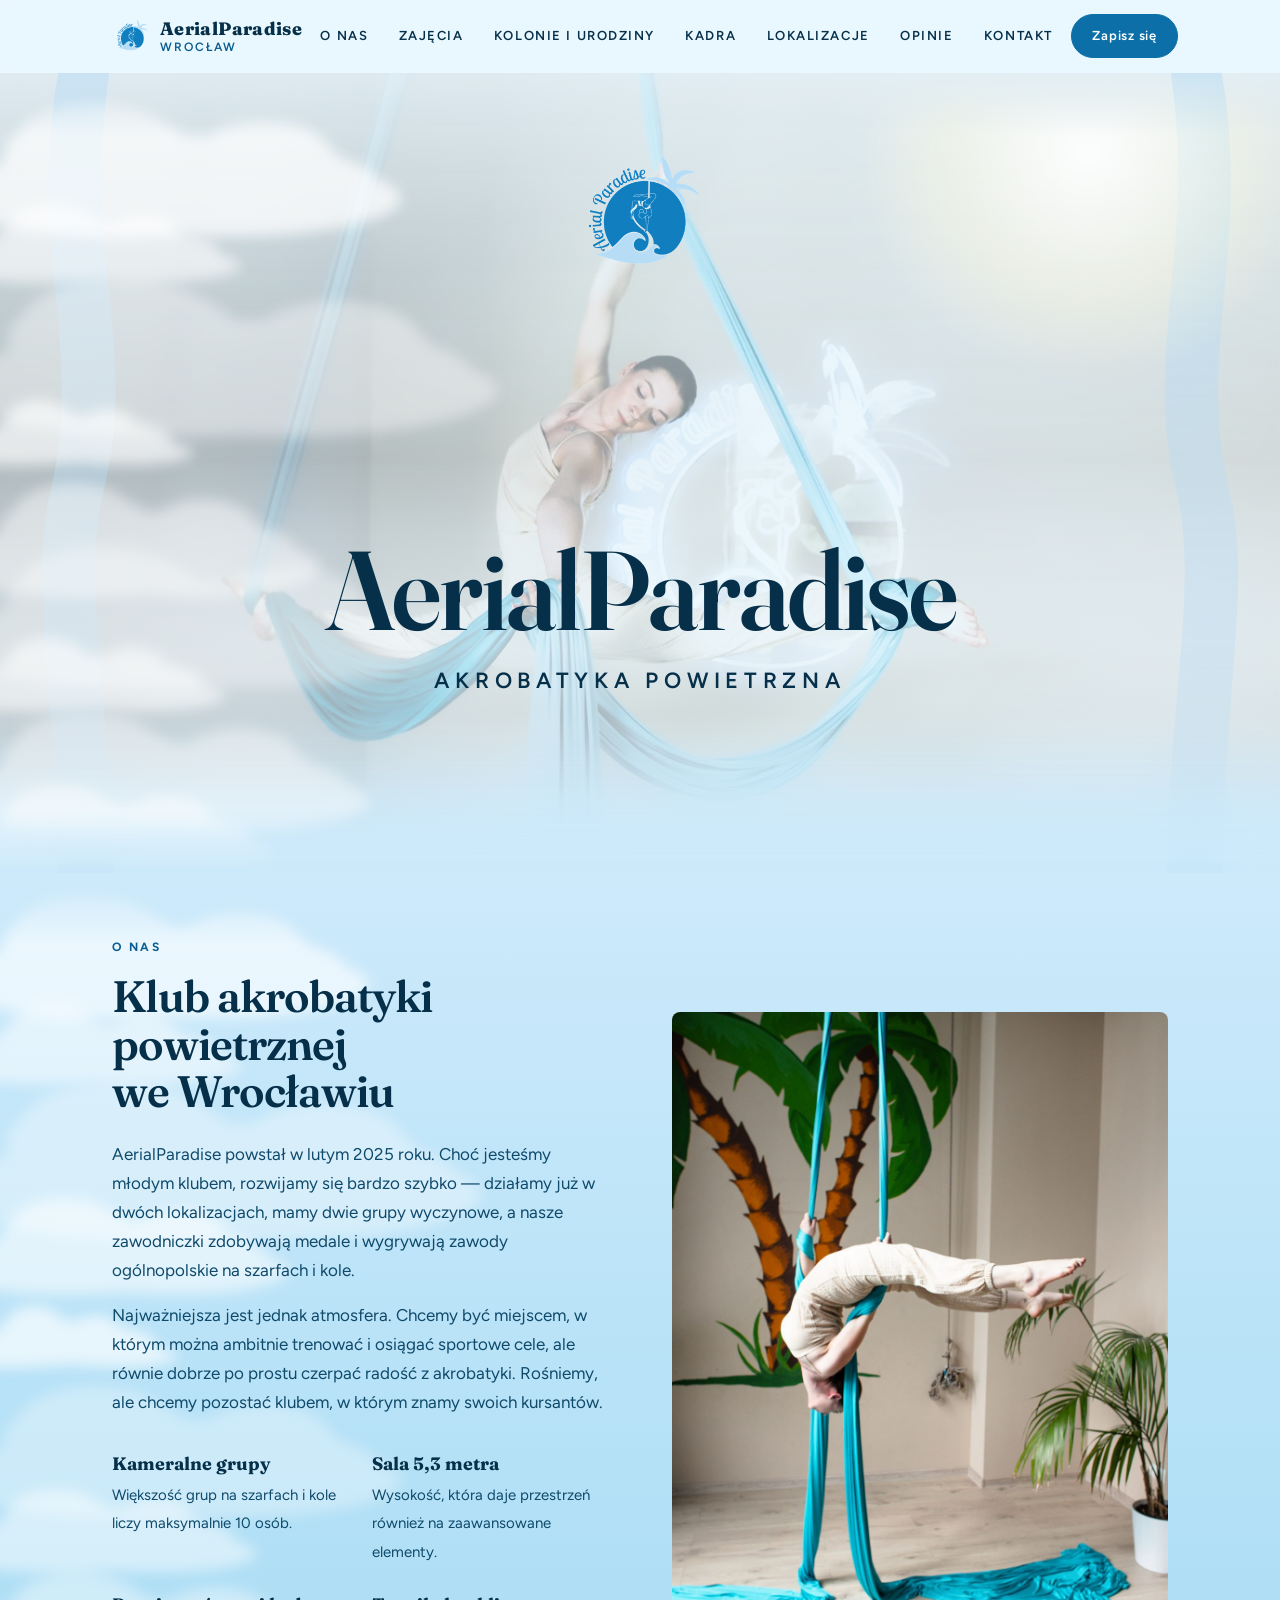
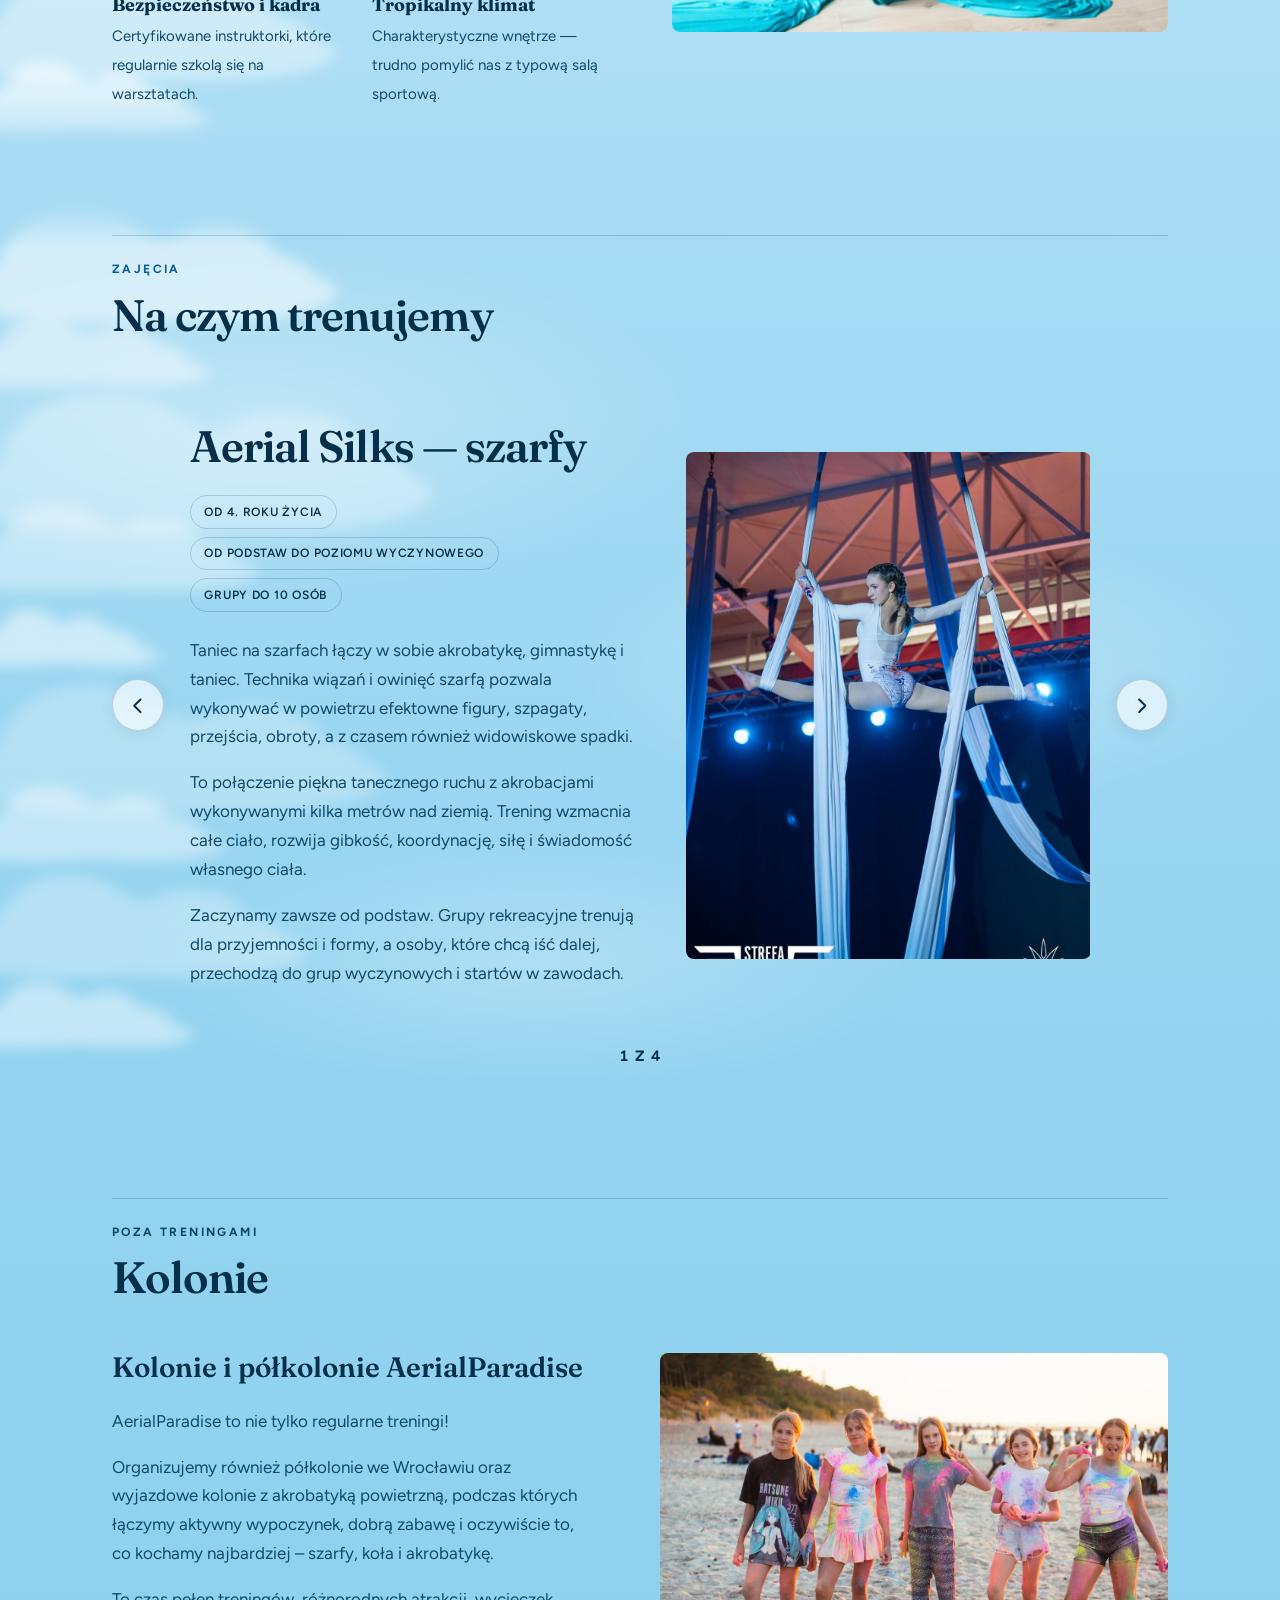
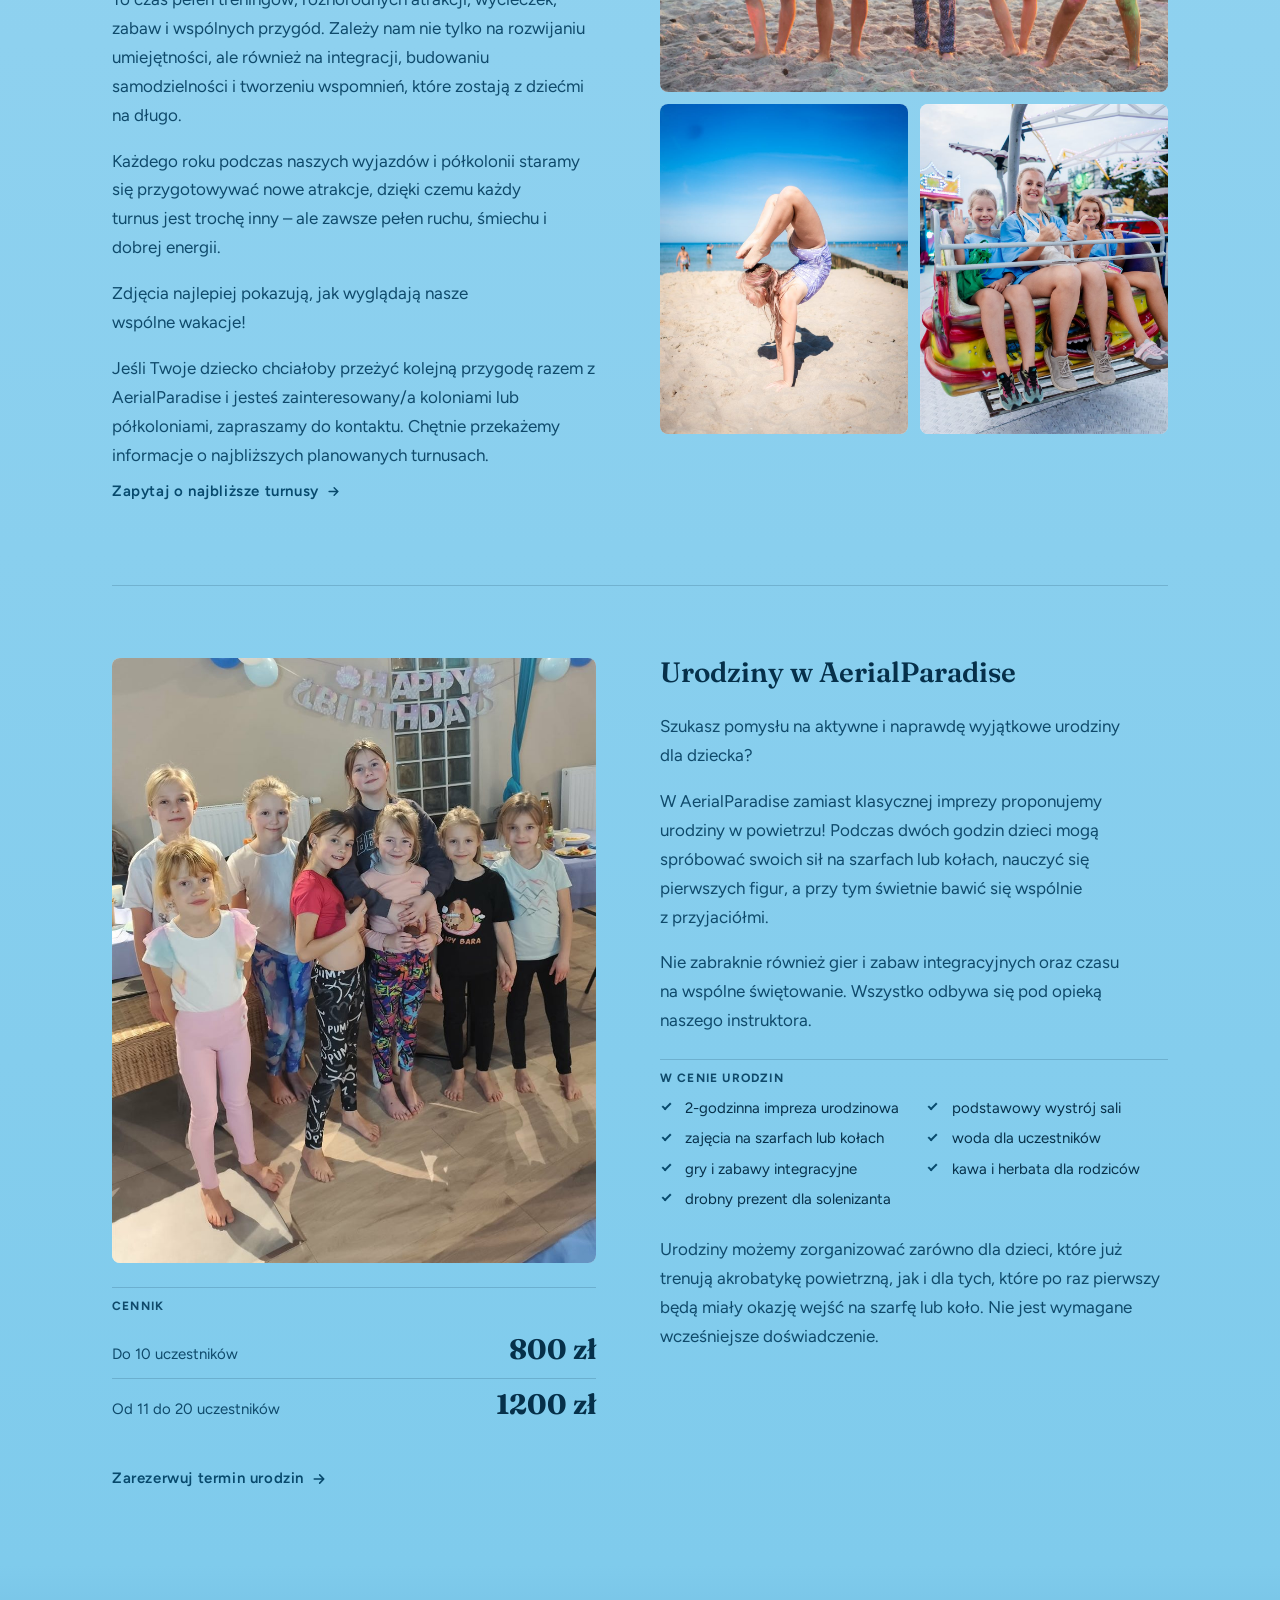
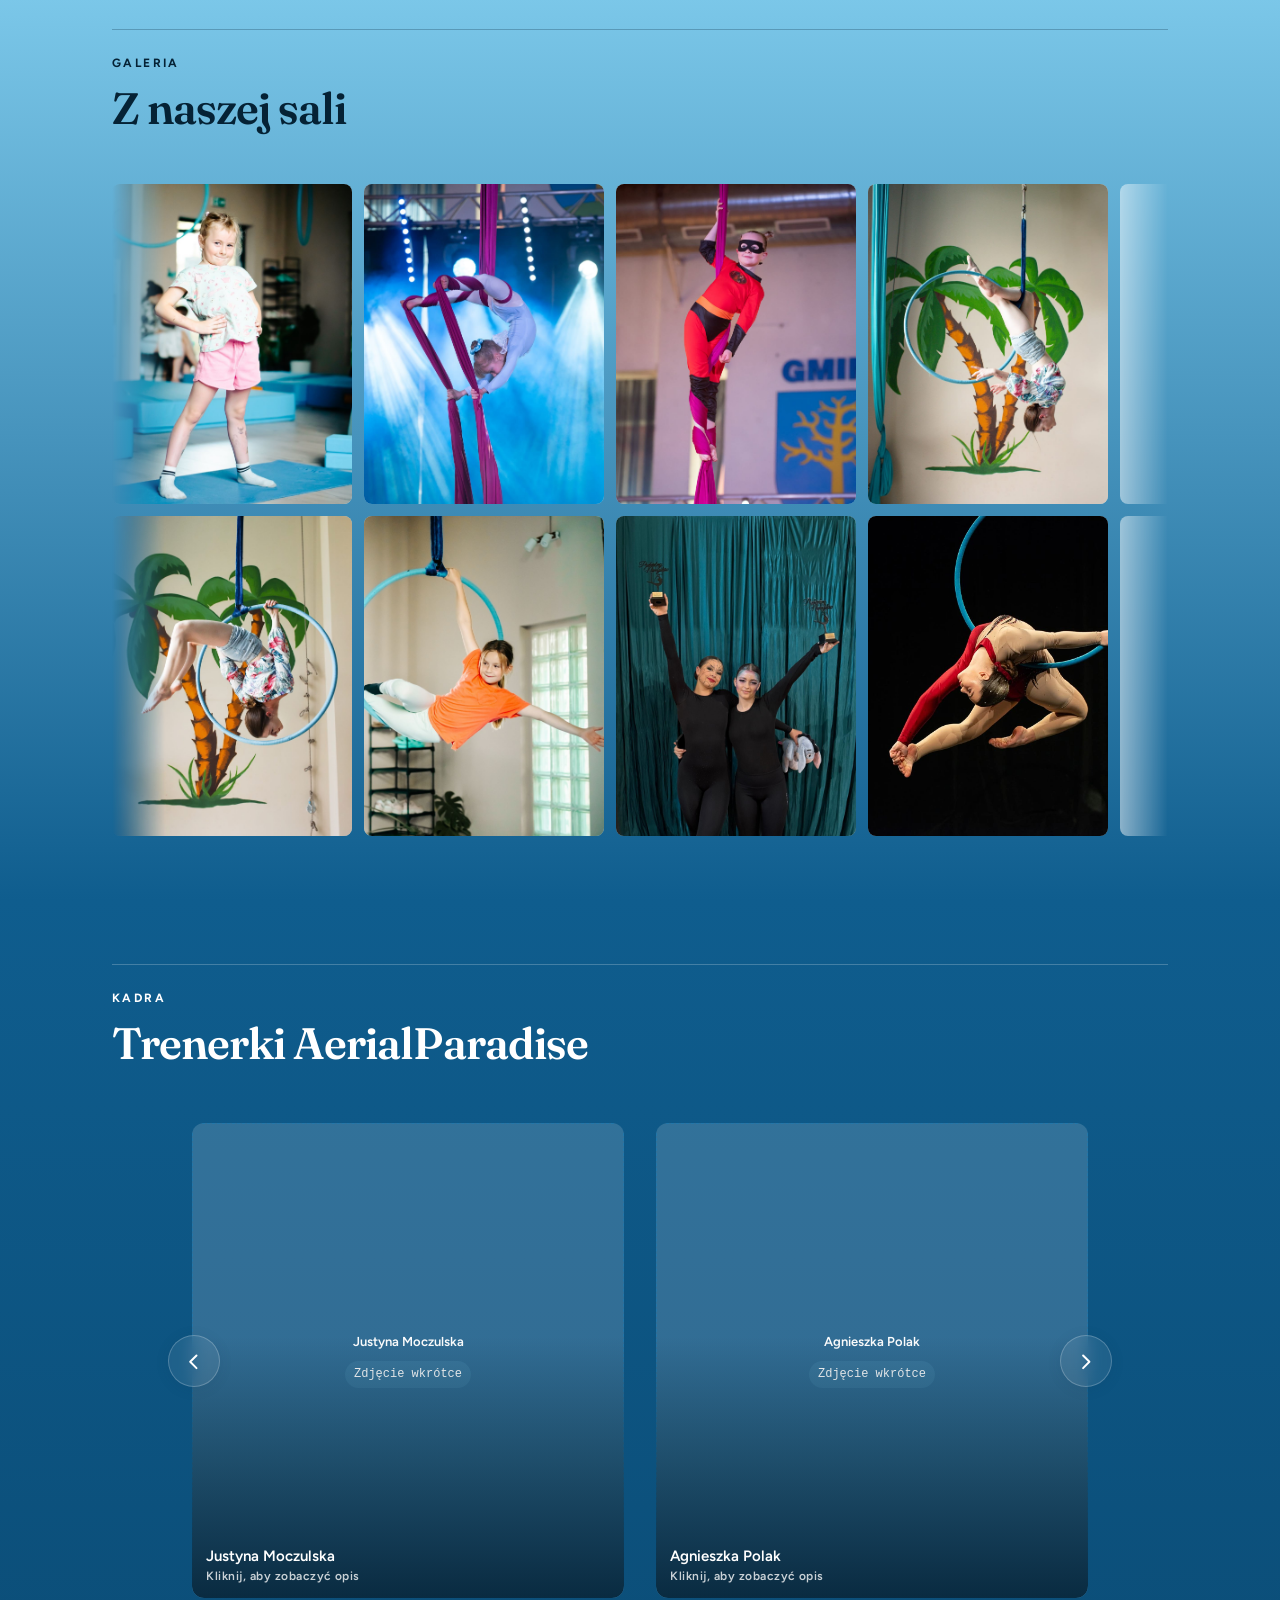
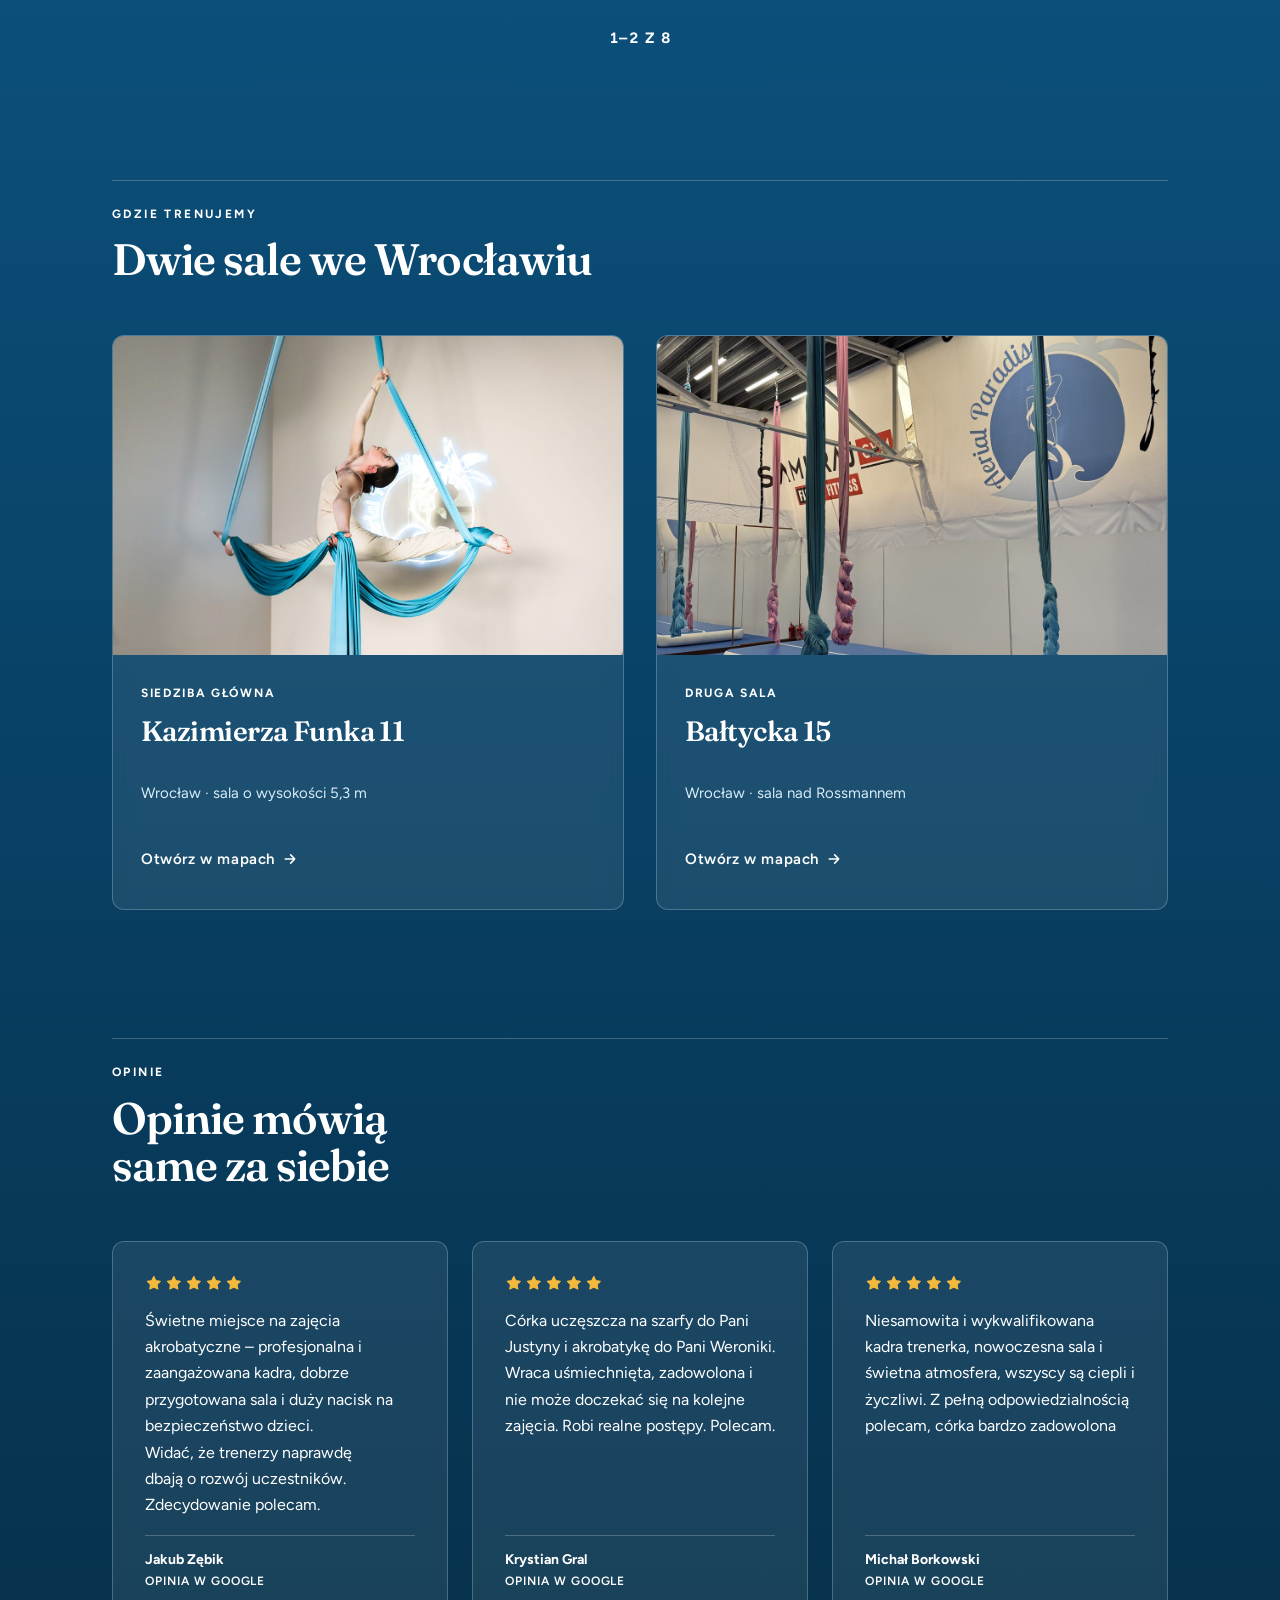
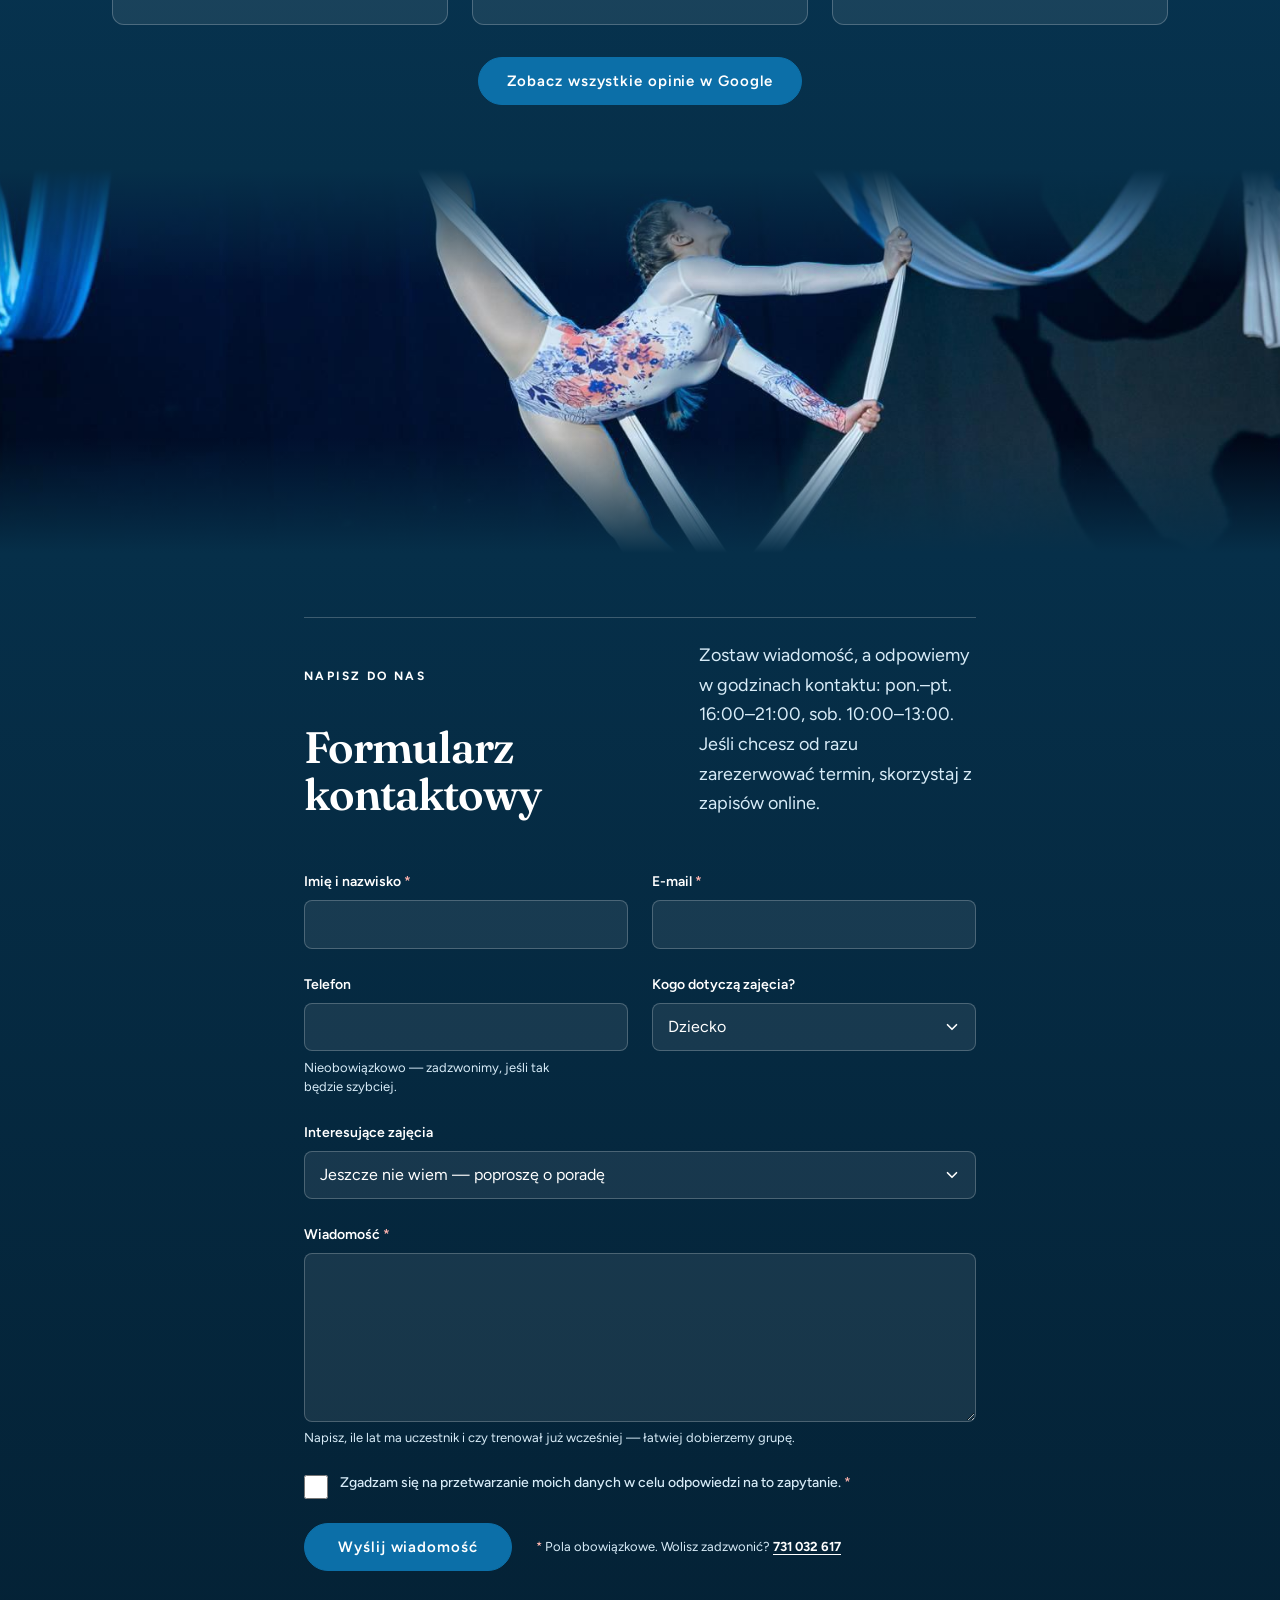
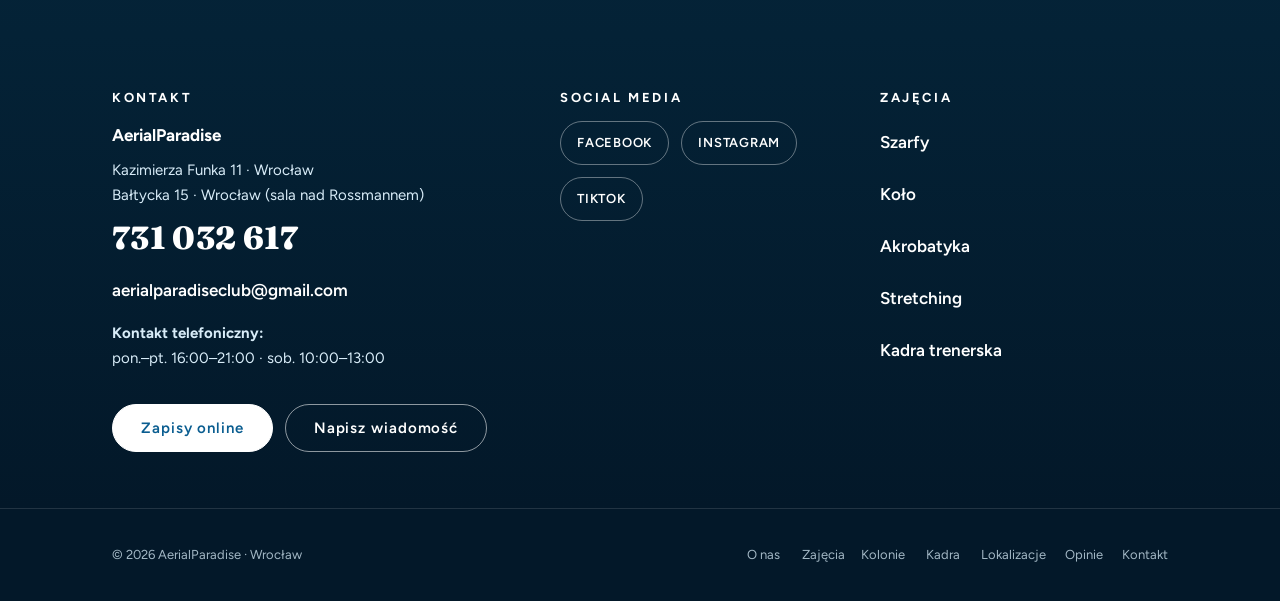
==== commit 5a9117b0: "Sekcja Kolonie i urodziny, galeria w dwóch rzędach, poprawki mobilne Treść: - nowa sekcja #oferta (k" ====
--- a/index.html
+++ b/index.html
@@ -965,7 +965,7 @@
            załóż darmowy formularz (np. formspree.io albo formsubmit.co) i wklej
            otrzymany adres w atrybut data-endpoint poniżej. Nic więcej nie trzeba
            zmieniać — skrypt sam przełączy się na wysyłkę w tle. -->
-      <form class="form reveal" data-contact-form data-endpoint="https://formsubmit.co/ajax/ef3fb2711d560a0cfbdbee2c6feb6fae" novalidate>
+      <form class="form reveal" data-contact-form data-endpoint="https://formsubmit.co/ajax/aerialparadiseclub@gmail.com" novalidate>
         <div class="form__row">
           <div class="field">
             <label for="f-imie">Imię i nazwisko <span class="req" aria-hidden="true">*</span></label>
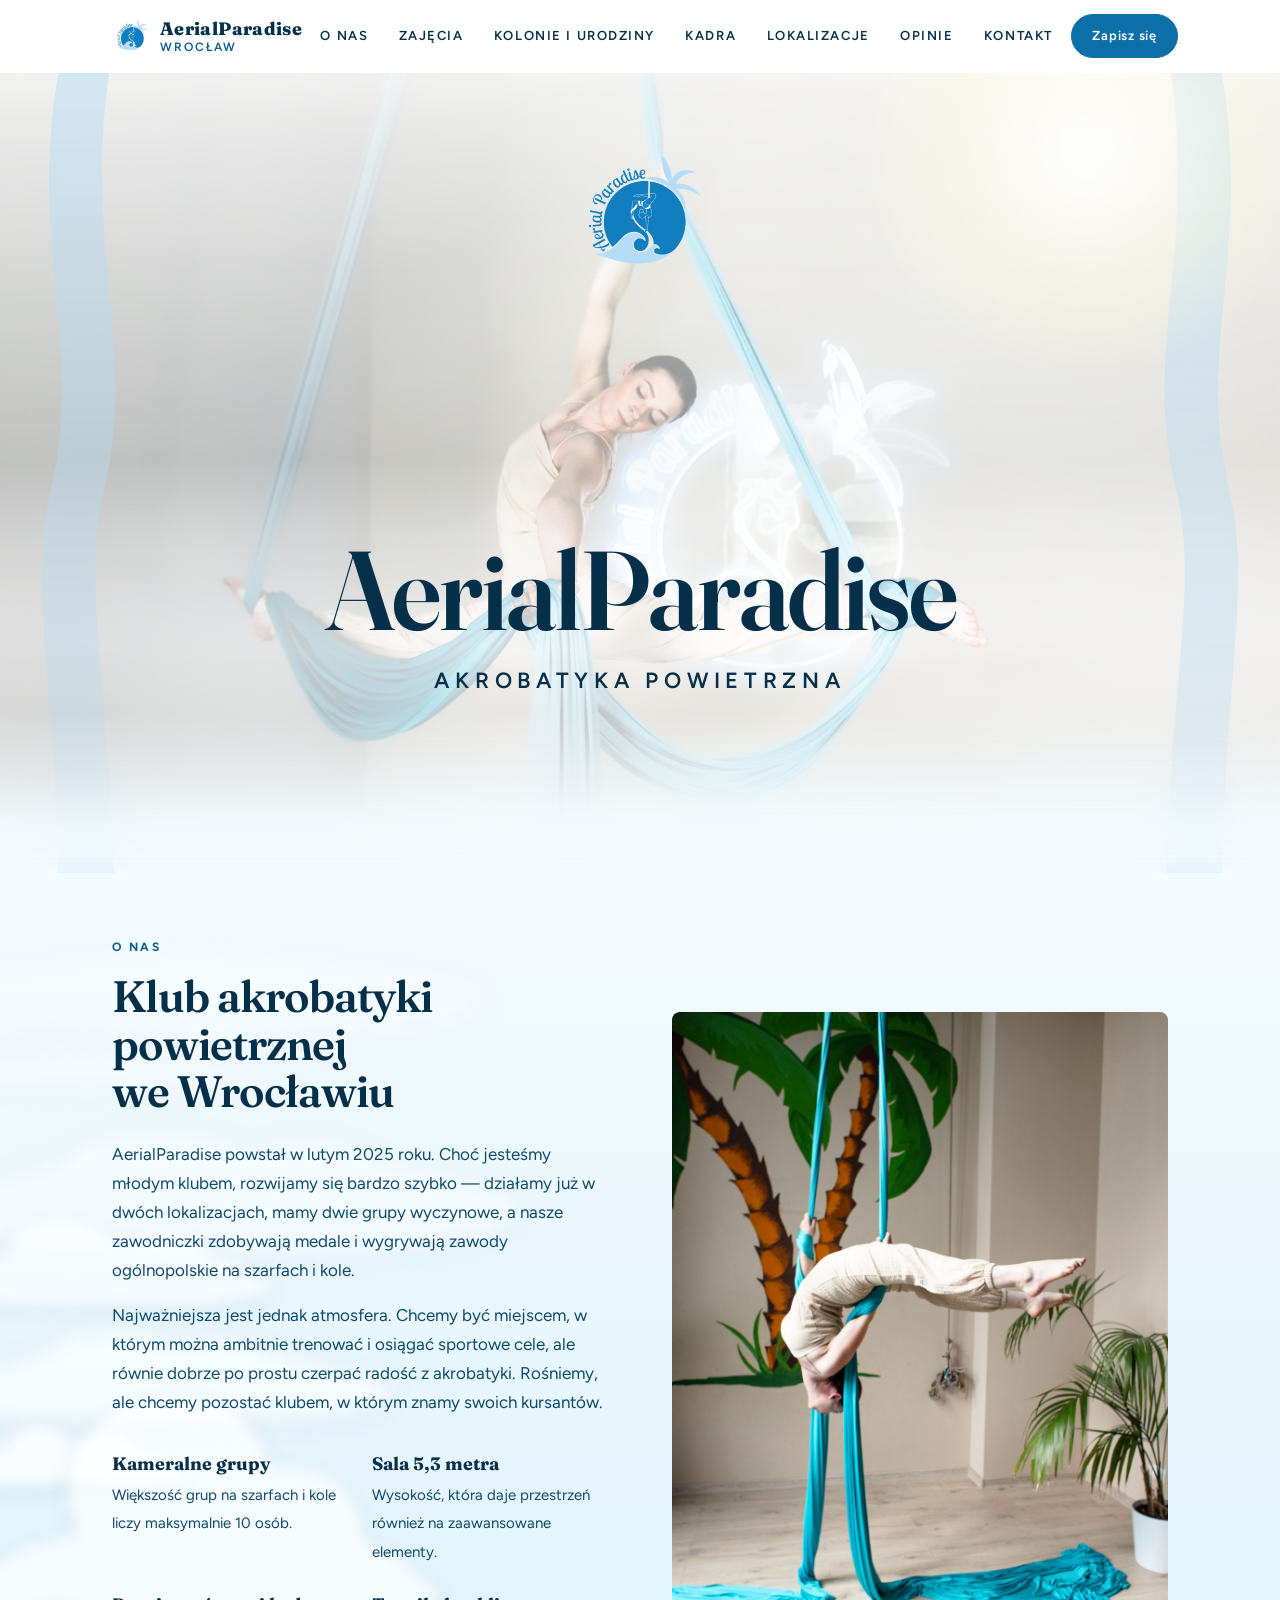
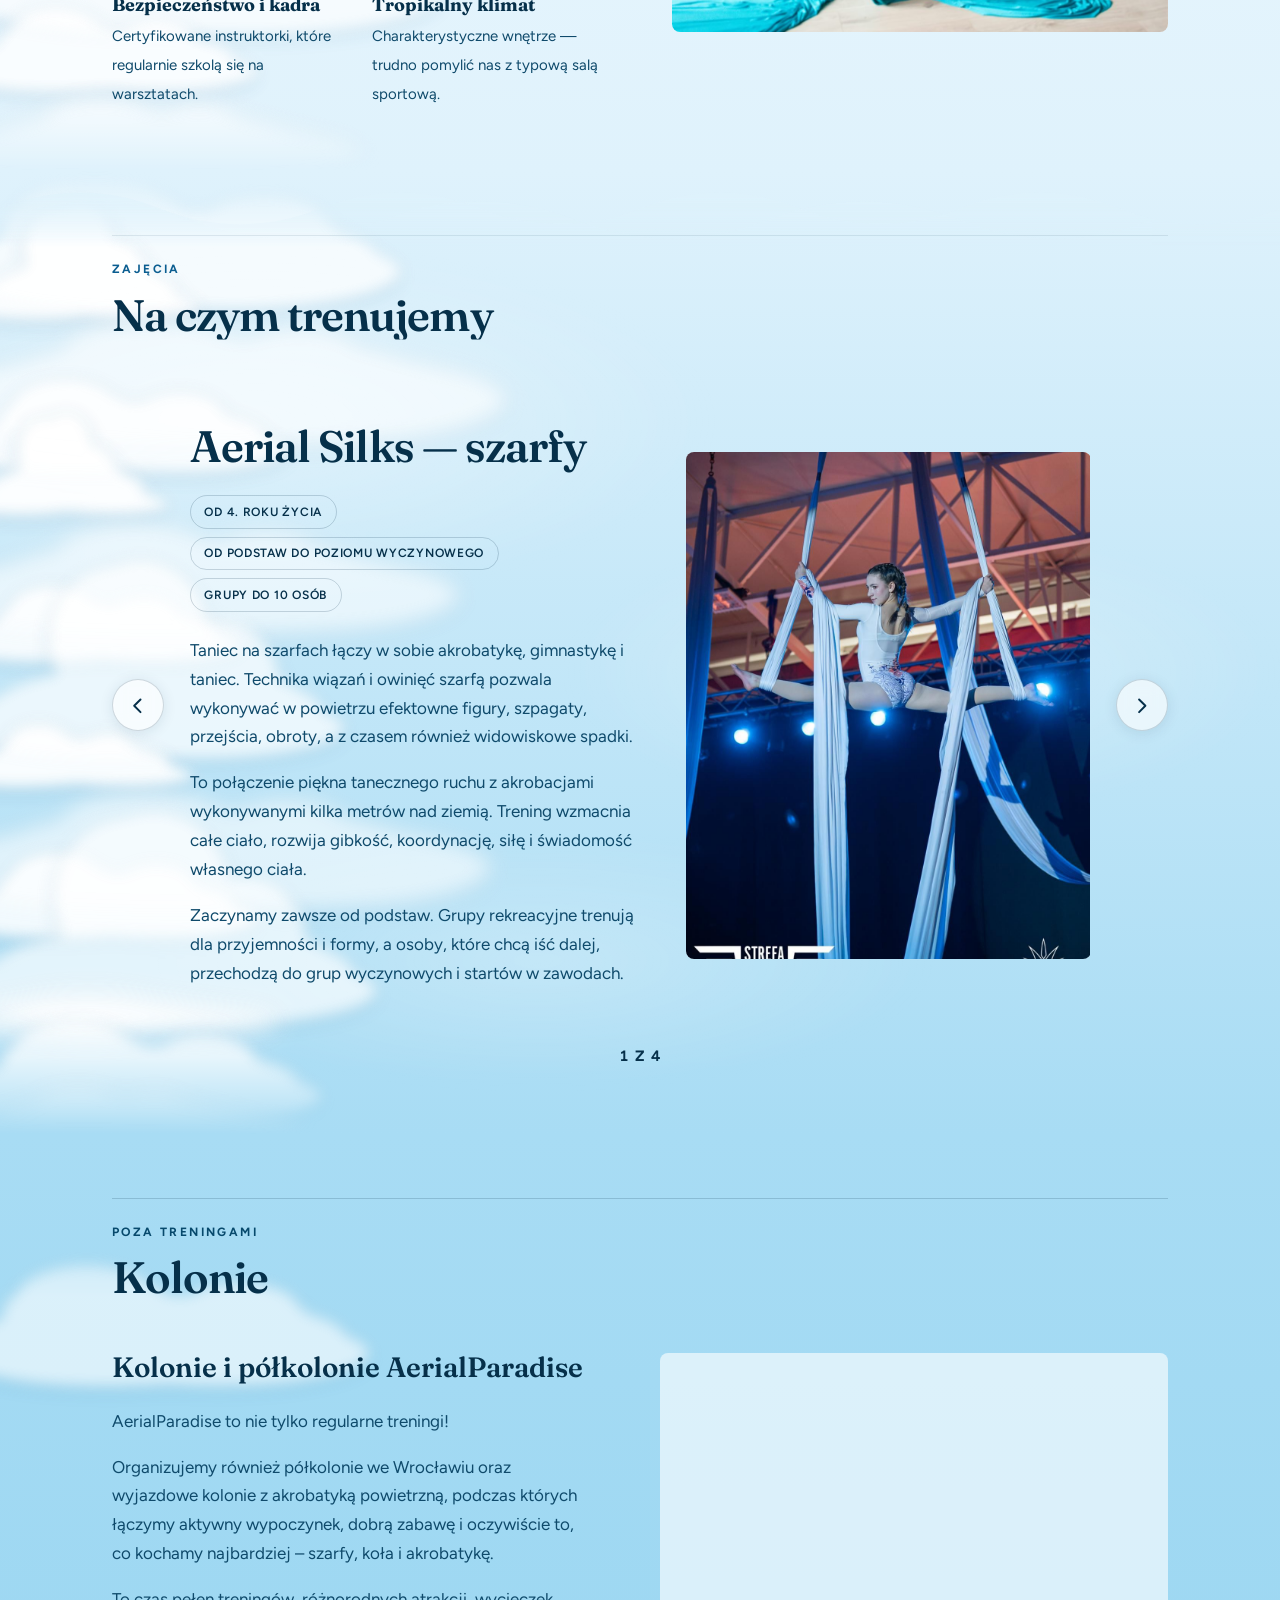
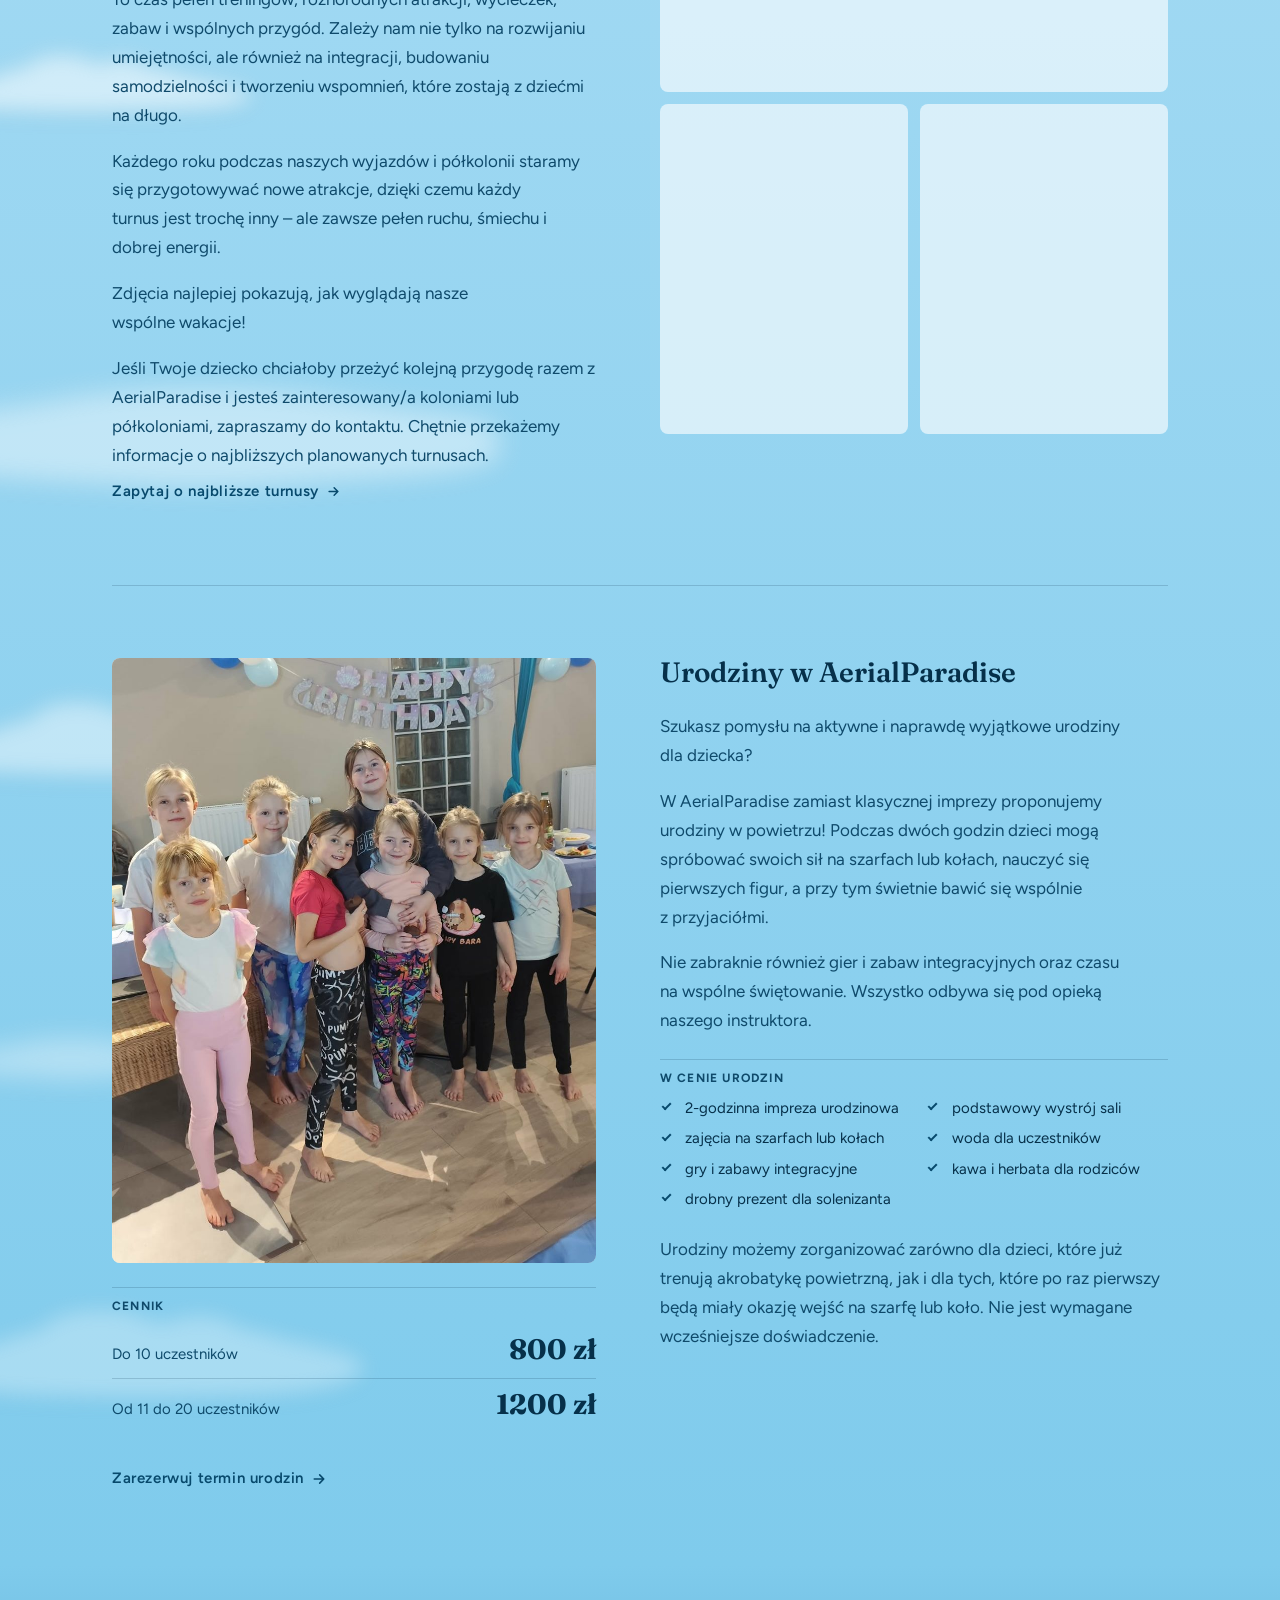
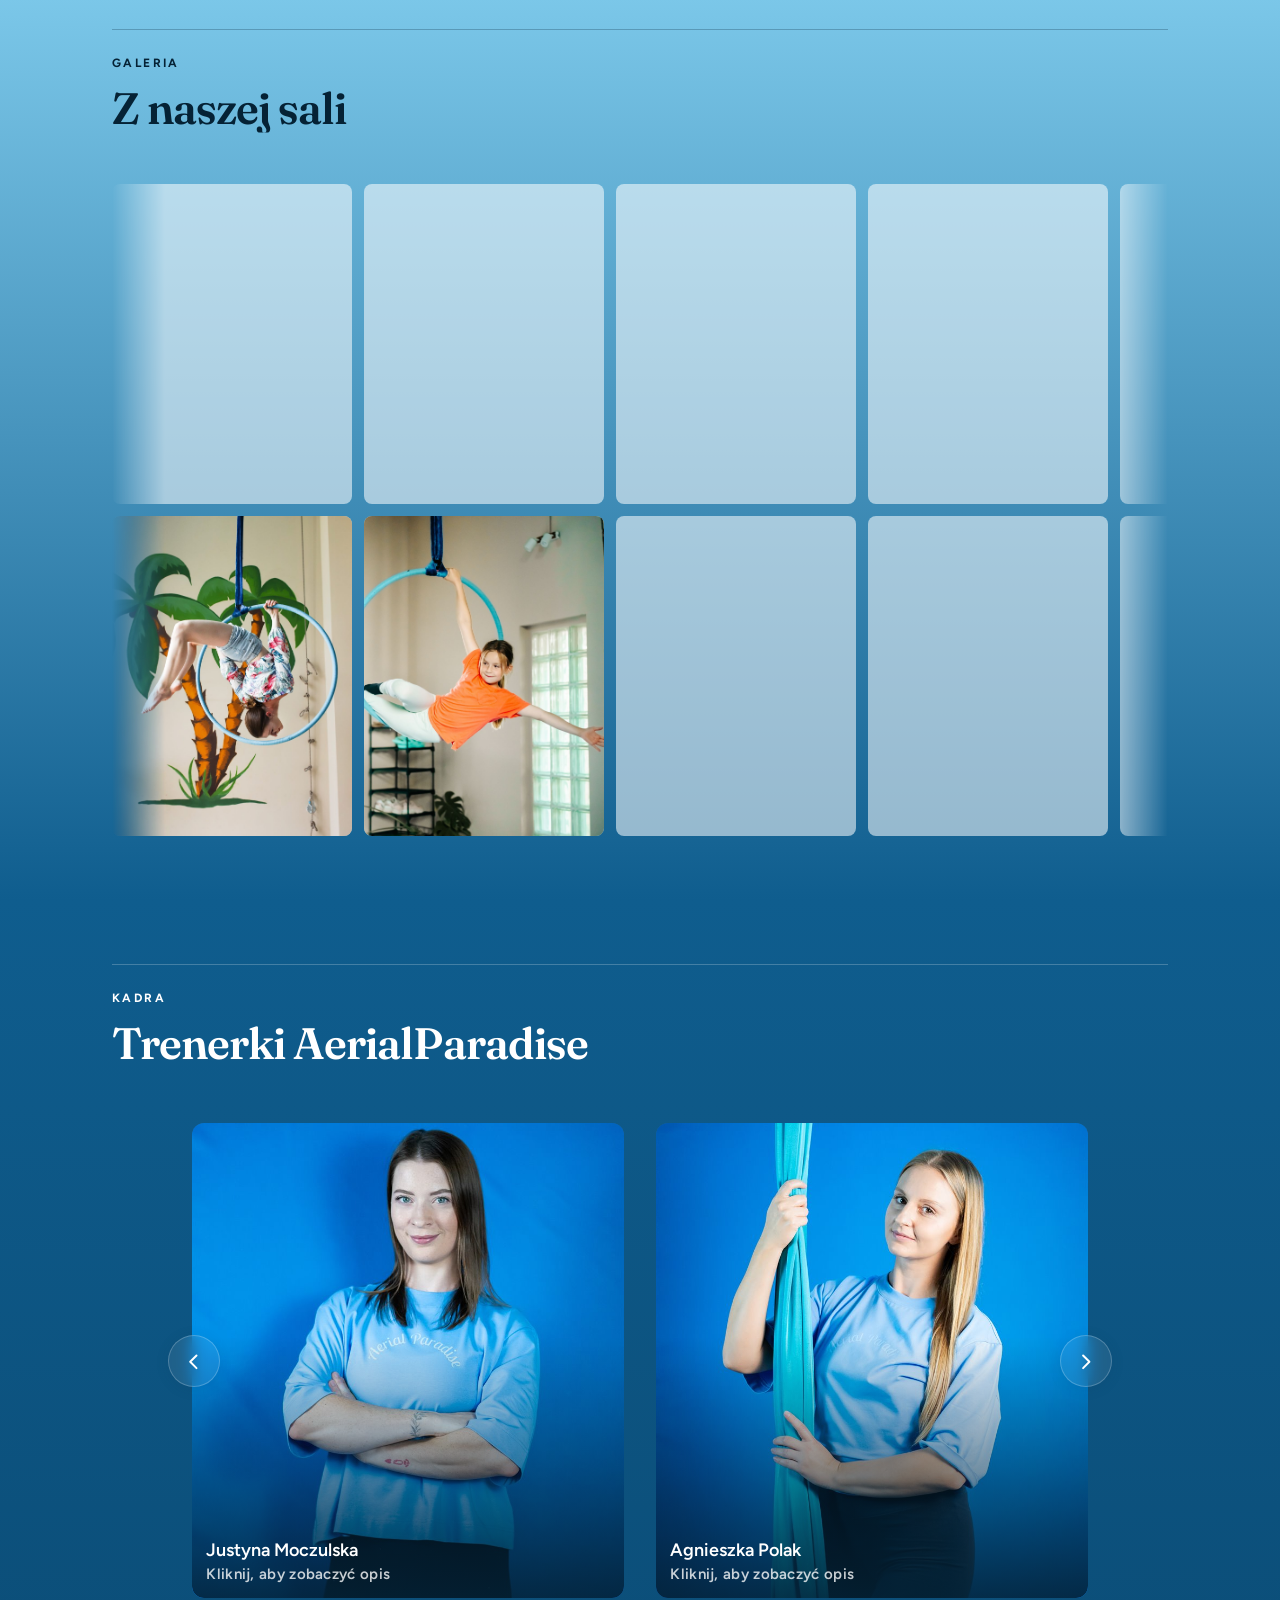
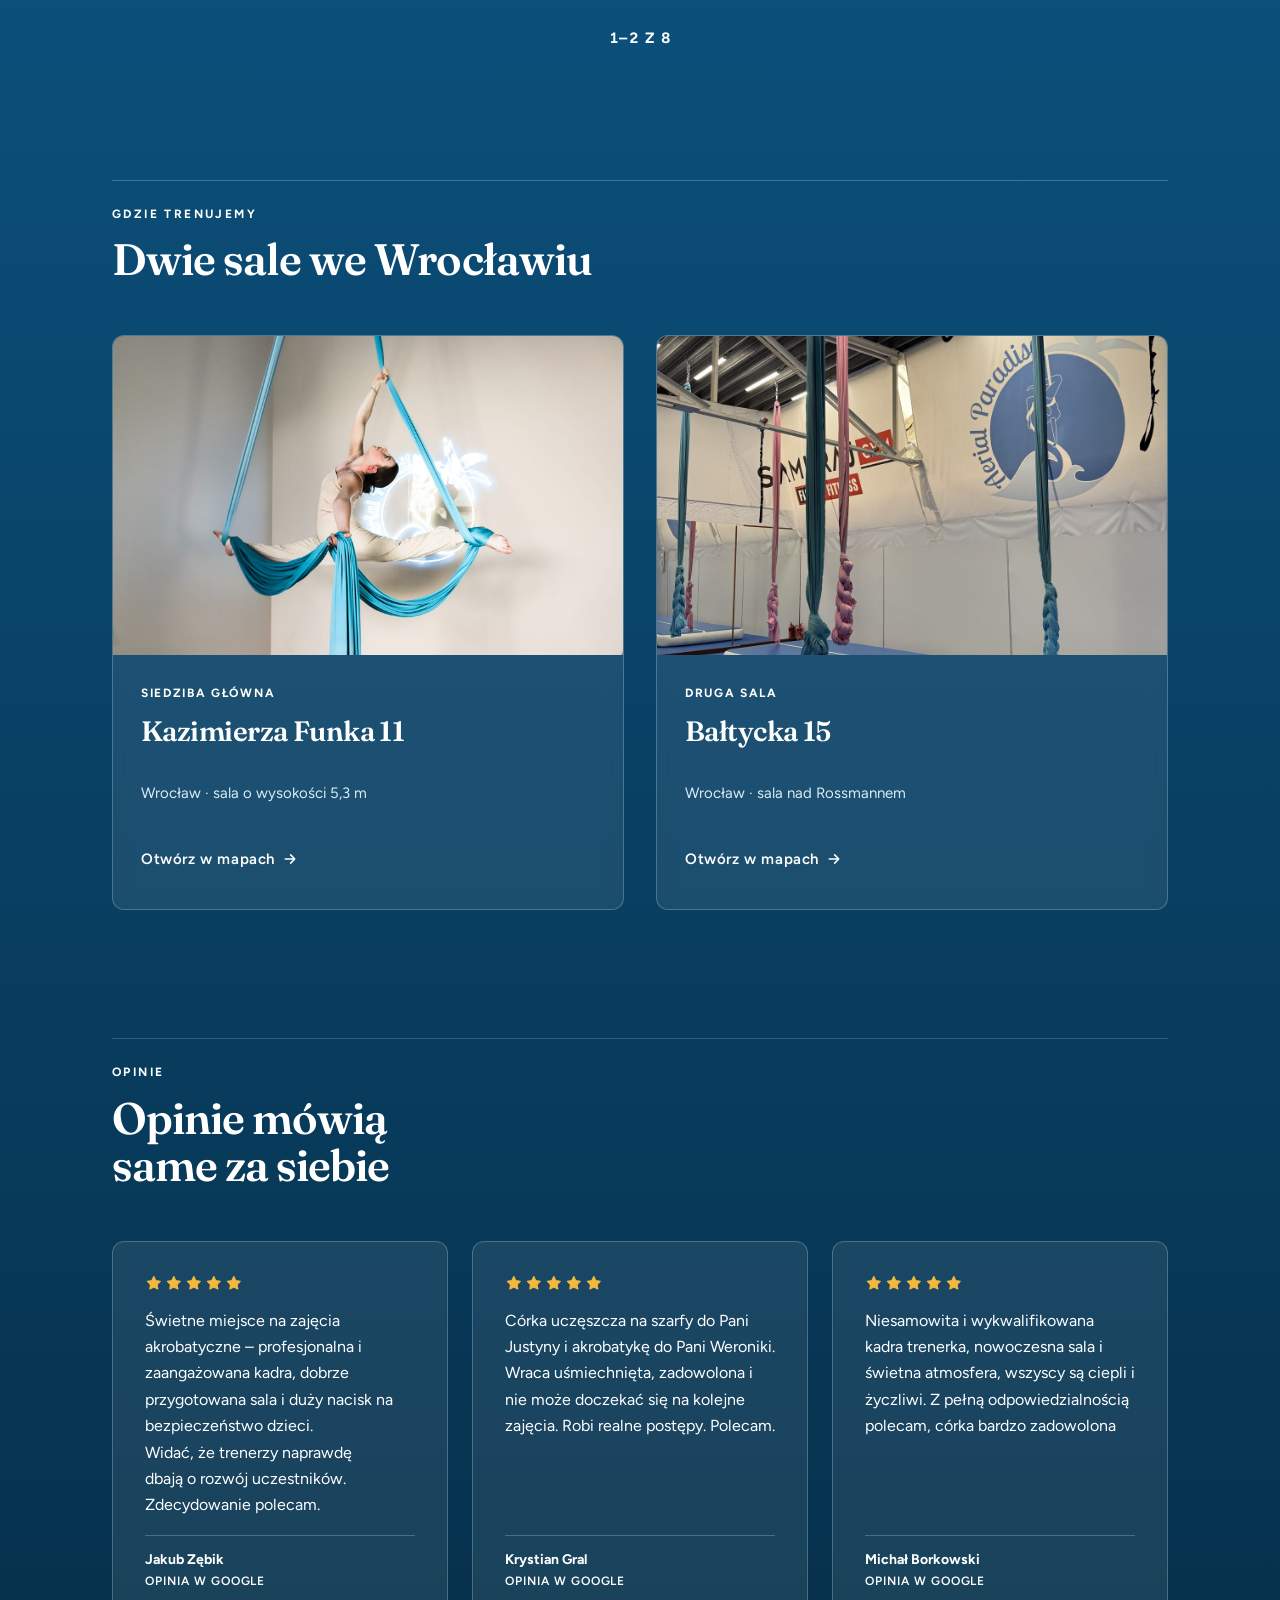
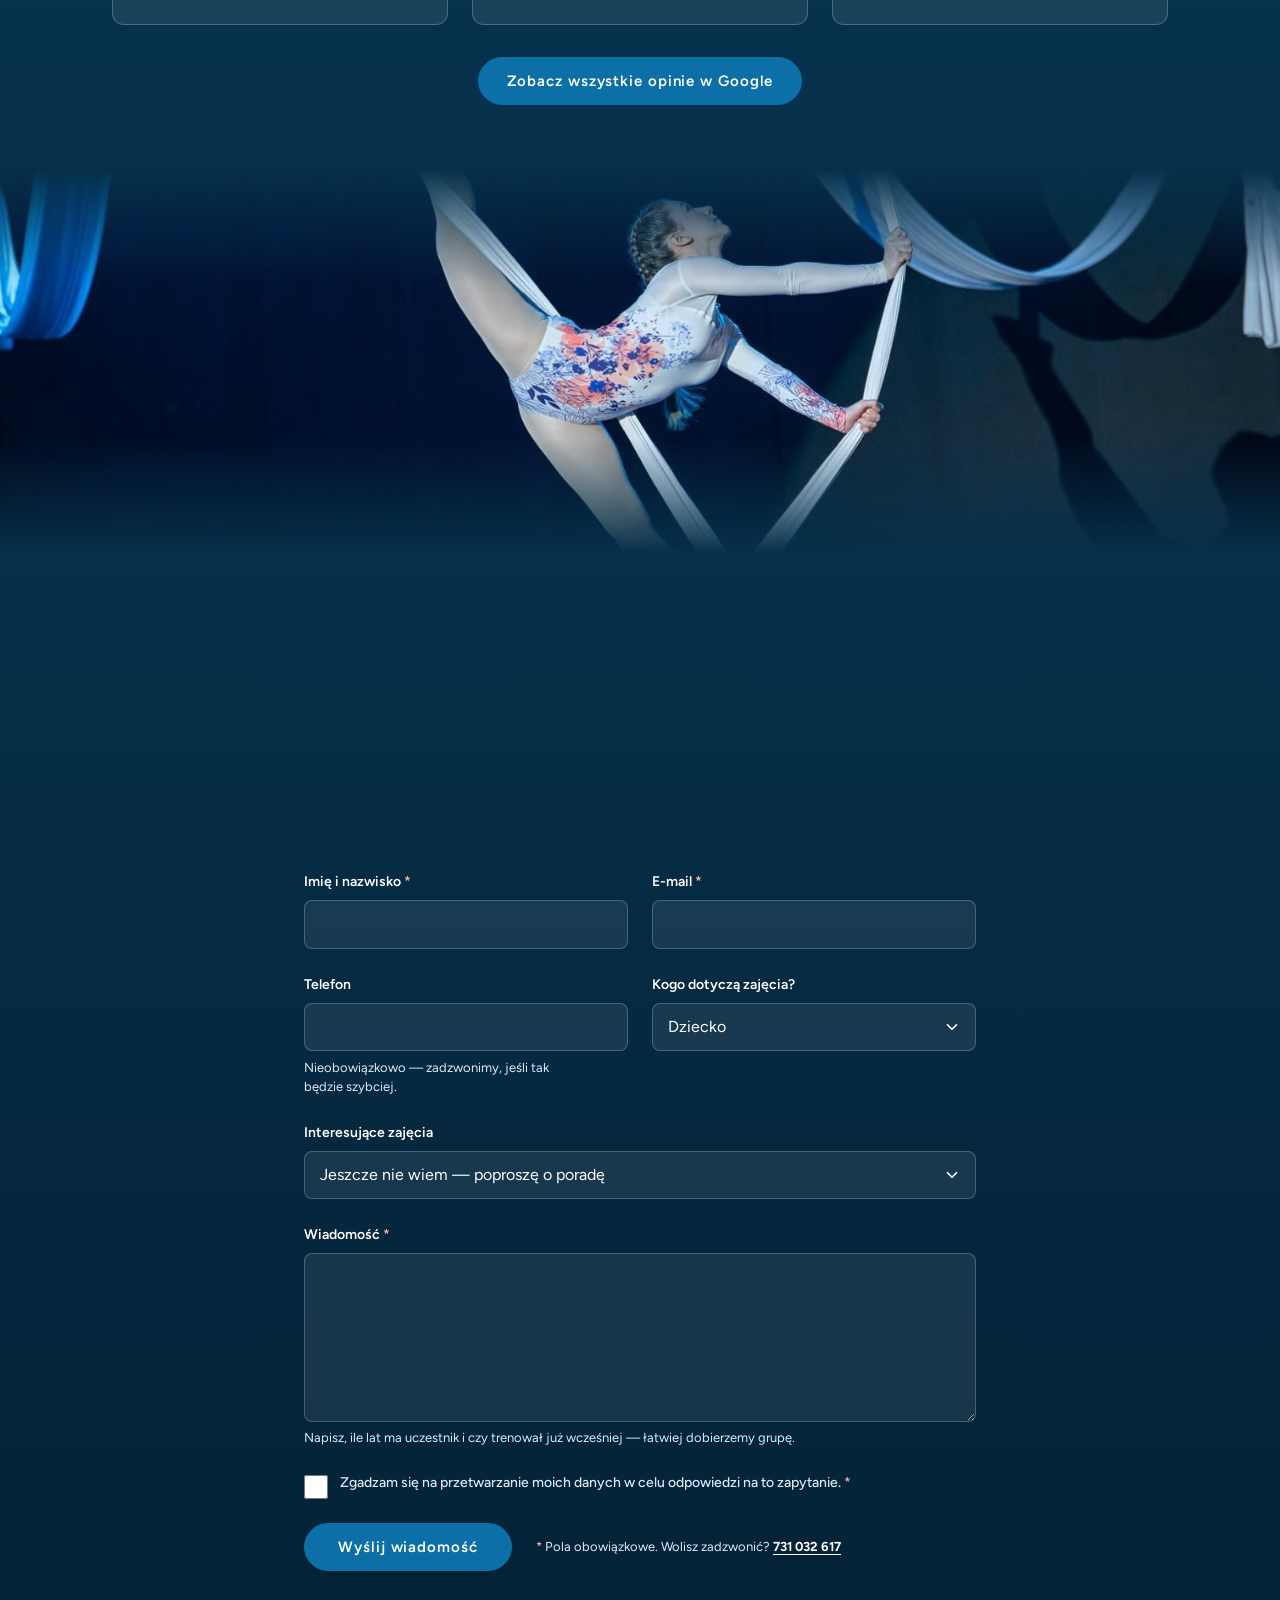
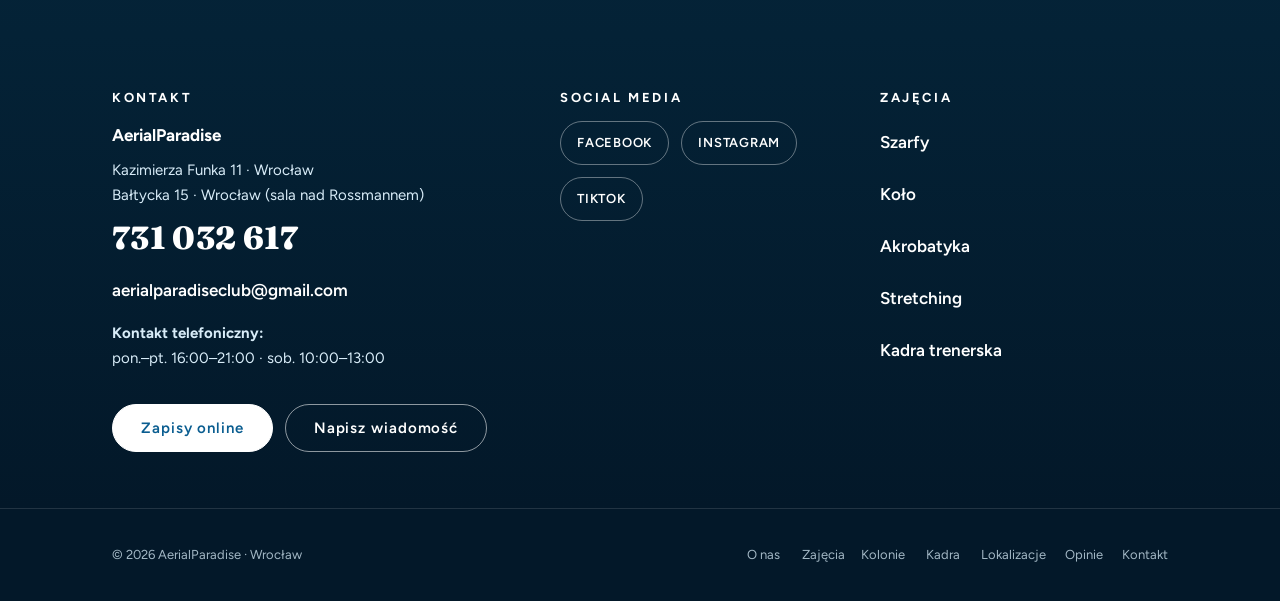
==== commit bb2e8c68: "Portrety kadry, SEO, paralaksa chmur i poprawki kafelków trenerek Zdjęcia ośmiu trenerek zamiast ram" ====
--- a/index.html
+++ b/index.html
@@ -7,19 +7,44 @@
 <meta name="description" content="Klub akrobatyki powietrznej we Wrocławiu. Szarfy, koło (aerial hoop), akrobatyka i stretching dla dzieci od 4 lat, młodzieży i dorosłych. Dwie sale, grupy do 10 osób, sala 5,3 m wysokości.">
 <meta name="theme-color" content="#107EBF">
 <meta name="author" content="AerialParadise">
-
-<!-- Udostępnianie w mediach społecznościowych.
-     Po podpięciu domeny zamień adres obrazka na pełny, np. https://aerialparadise.pl/img/logo.png -->
+<meta name="robots" content="index, follow, max-image-preview:large, max-snippet:-1">
+
+<!-- ══ ADRES STRONY ══════════════════════════════════════════════════════
+     Poniższy adres powtarza się w 6 miejscach tego pliku (canonical, og:url,
+     og:image, twitter:image oraz dwa razy w JSON-LD na dole nagłówka),
+     a dodatkowo w robots.txt i sitemap.xml.
+
+     Po podpięciu własnej domeny podmień go wszędzie, np. w edytorze:
+     zamień "https://aerial-paradise-finall.vercel.app" na "https://aerialparadise.pl".
+     Adres MUSI być pełny (ze schematem https) i bez ukośnika na końcu ścieżek
+     do plików — Facebook i LinkedIn odrzucają ścieżki względne.
+     ════════════════════════════════════════════════════════════════════ -->
+<link rel="canonical" href="https://aerial-paradise-finall.vercel.app/">
+
+<!-- Udostępnianie w mediach społecznościowych -->
 <meta property="og:type" content="website">
 <meta property="og:locale" content="pl_PL">
 <meta property="og:site_name" content="AerialParadise">
+<meta property="og:url" content="https://aerial-paradise-finall.vercel.app/">
 <meta property="og:title" content="AerialParadise — akrobatyka powietrzna we Wrocławiu">
 <meta property="og:description" content="Szarfy, koło, akrobatyka i stretching. Zajęcia od 4. roku życia, kameralne grupy, dwie sale we Wrocławiu.">
-<meta property="og:image" content="img/logo.png">
+<meta property="og:image" content="https://aerial-paradise-finall.vercel.app/img/og-card.jpg">
+<meta property="og:image:width" content="1200">
+<meta property="og:image:height" content="630">
+<meta property="og:image:alt" content="Zawodniczka w figurze na białych szarfach, logo AerialParadise i podpis „Akrobatyka powietrzna · Wrocław”">
 <meta name="twitter:card" content="summary_large_image">
+<meta name="twitter:title" content="AerialParadise — akrobatyka powietrzna we Wrocławiu">
+<meta name="twitter:description" content="Szarfy, koło, akrobatyka i stretching. Zajęcia od 4. roku życia, kameralne grupy, dwie sale we Wrocławiu.">
+<meta name="twitter:image" content="https://aerial-paradise-finall.vercel.app/img/og-card.jpg">
+<meta name="twitter:image:alt" content="Zawodniczka w figurze na białych szarfach, logo AerialParadise">
 
 <link rel="icon" href="img/favicon-64.png" sizes="any" type="image/png">
 <link rel="apple-touch-icon" href="img/apple-touch-icon.png">
+
+<!-- Największy element widoczny bez przewijania (LCP) — pobieramy go od razu,
+     zamiast czekać, aż przeglądarka dojdzie do niego przy budowaniu strony.
+     Google mierzy LCP jako jeden z sygnałów jakości (Core Web Vitals). -->
+<link rel="preload" as="image" href="img/hero.jpg" fetchpriority="high">
 
 <link rel="preconnect" href="https://fonts.googleapis.com">
 <link rel="preconnect" href="https://fonts.gstatic.com" crossorigin>
@@ -27,41 +52,121 @@
 <link rel="stylesheet" href="css/style.css">
 <script>document.documentElement.className += " js";</script>
 
+<!-- Dane strukturalne dla Google (JSON-LD).
+     Dwa powiązane obiekty: klub (SportsClub) oraz sama witryna (WebSite).
+     Sprawdzanie poprawności: https://search.google.com/test/rich-results
+
+     ŚWIADOMIE NIE MA TU "aggregateRating" ani obiektów "Review".
+     Google zabrania oznaczania opinii o samym sobie na własnej stronie
+     (self-serving reviews) — gwiazdki i tak nie pojawiłyby się w wynikach,
+     a strona mogłaby dostać ostrzeżenie. Opinie z Google wyświetlają się
+     w wizytówce klubu i to wystarcza. -->
 <script type="application/ld+json">
 {
   "@context": "https://schema.org",
-  "@type": "SportsClub",
-  "name": "AerialParadise",
-  "description": "Klub akrobatyki powietrznej we Wrocławiu. Zajęcia na szarfach, kole (aerial hoop), akrobatyka i stretching dla dzieci, młodzieży i dorosłych.",
-  "telephone": "+48731032617",
-  "email": "aerialparadiseclub@gmail.com",
-  "foundingDate": "2025-02",
-  "address": {
-    "@type": "PostalAddress",
-    "streetAddress": "Kazimierza Funka 11",
-    "addressLocality": "Wrocław",
-    "addressCountry": "PL"
-  },
-  "location": [
+  "@graph": [
     {
-      "@type": "Place",
-      "name": "AerialParadise — siedziba główna",
-      "address": { "@type": "PostalAddress", "streetAddress": "Kazimierza Funka 11", "addressLocality": "Wrocław", "addressCountry": "PL" }
+      "@type": "SportsClub",
+      "@id": "https://aerial-paradise-finall.vercel.app/#klub",
+      "name": "AerialParadise",
+      "alternateName": "AerialParadise Wrocław",
+      "url": "https://aerial-paradise-finall.vercel.app/",
+      "description": "Klub akrobatyki powietrznej we Wrocławiu. Zajęcia na szarfach, kole (aerial hoop), akrobatyka i stretching dla dzieci, młodzieży i dorosłych.",
+      "telephone": "+48731032617",
+      "email": "aerialparadiseclub@gmail.com",
+      "foundingDate": "2025-02",
+      "currenciesAccepted": "PLN",
+      "logo": {
+        "@type": "ImageObject",
+        "url": "https://aerial-paradise-finall.vercel.app/img/logo.png",
+        "width": 512,
+        "height": 512
+      },
+      "image": [
+        "https://aerial-paradise-finall.vercel.app/img/og-card.jpg",
+        "https://aerial-paradise-finall.vercel.app/img/sala.jpg",
+        "https://aerial-paradise-finall.vercel.app/img/kolo.jpg"
+      ],
+      "address": {
+        "@type": "PostalAddress",
+        "streetAddress": "Kazimierza Funka 11",
+        "addressLocality": "Wrocław",
+        "addressRegion": "dolnośląskie",
+        "addressCountry": "PL"
+      },
+      "areaServed": {
+        "@type": "City",
+        "name": "Wrocław"
+      },
+      "location": [
+        {
+          "@type": "Place",
+          "name": "AerialParadise — siedziba główna",
+          "address": { "@type": "PostalAddress", "streetAddress": "Kazimierza Funka 11", "addressLocality": "Wrocław", "addressRegion": "dolnośląskie", "addressCountry": "PL" },
+          "hasMap": "https://www.google.com/maps/search/?api=1&query=Kazimierza+Funka+11%2C+Wroc%C5%82aw"
+        },
+        {
+          "@type": "Place",
+          "name": "AerialParadise — sala przy Bałtyckiej",
+          "address": { "@type": "PostalAddress", "streetAddress": "Bałtycka 15", "addressLocality": "Wrocław", "addressRegion": "dolnośląskie", "addressCountry": "PL" },
+          "hasMap": "https://www.google.com/maps/search/?api=1&query=Ba%C5%82tycka+15%2C+Wroc%C5%82aw"
+        }
+      ],
+      "openingHoursSpecification": [
+        { "@type": "OpeningHoursSpecification", "dayOfWeek": ["Monday","Tuesday","Wednesday","Thursday","Friday"], "opens": "16:00", "closes": "21:00" },
+        { "@type": "OpeningHoursSpecification", "dayOfWeek": "Saturday", "opens": "10:00", "closes": "13:00" }
+      ],
+      "potentialAction": {
+        "@type": "ReserveAction",
+        "name": "Zapisz się na zajęcia",
+        "target": {
+          "@type": "EntryPoint",
+          "urlTemplate": "https://zapisy.activenow.pl/aerialparadise-wroclaw-zapisy-na-zajecia/",
+          "actionPlatform": [
+            "https://schema.org/DesktopWebPlatform",
+            "https://schema.org/MobileWebPlatform"
+          ]
+        }
+      },
+      "hasOfferCatalog": {
+        "@type": "OfferCatalog",
+        "name": "Zajęcia i oferta AerialParadise",
+        "itemListElement": [
+          { "@type": "Offer", "itemOffered": { "@type": "Service", "name": "Szarfy (aerial silks)", "description": "Zajęcia na szarfach dla dzieci od 4. roku życia, młodzieży i dorosłych — od grup początkujących po wyczynowe.", "serviceType": "Zajęcia akrobatyki powietrznej" } },
+          { "@type": "Offer", "itemOffered": { "@type": "Service", "name": "Koło (aerial hoop)", "description": "Trening na kole akrobatycznym — siła, technika i choreografia.", "serviceType": "Zajęcia akrobatyki powietrznej" } },
+          { "@type": "Offer", "itemOffered": { "@type": "Service", "name": "Akrobatyka", "description": "Akrobatyka naziemna: przewroty, stania, przerzuty i praca w parach.", "serviceType": "Zajęcia akrobatyczne" } },
+          { "@type": "Offer", "itemOffered": { "@type": "Service", "name": "Stretching", "description": "Zajęcia rozciągające poprawiające mobilność i zakres ruchu.", "serviceType": "Zajęcia ruchowe" } },
+          { "@type": "Offer", "itemOffered": { "@type": "Service", "name": "Kolonie letnie", "description": "Wyjazdowe kolonie z akrobatyką powietrzną organizowane przez AerialParadise.", "serviceType": "Kolonie dla dzieci" } },
+          {
+            "@type": "Offer",
+            "name": "Urodziny w AerialParadise — do 10 uczestników",
+            "price": "800",
+            "priceCurrency": "PLN",
+            "itemOffered": { "@type": "Service", "name": "Przyjęcie urodzinowe w sali akrobatyki powietrznej", "serviceType": "Organizacja urodzin dla dzieci" }
+          },
+          {
+            "@type": "Offer",
+            "name": "Urodziny w AerialParadise — od 11 do 20 uczestników",
+            "price": "1200",
+            "priceCurrency": "PLN",
+            "itemOffered": { "@type": "Service", "name": "Przyjęcie urodzinowe w sali akrobatyki powietrznej", "serviceType": "Organizacja urodzin dla dzieci" }
+          }
+        ]
+      },
+      "sameAs": [
+        "https://www.facebook.com/share/18w8NAi38Y/?mibextid=wwXIfr",
+        "https://www.instagram.com/aerialparadise.wroclaw",
+        "https://www.tiktok.com/@aerialparadisestudio"
+      ]
     },
     {
-      "@type": "Place",
-      "name": "AerialParadise — sala przy Bałtyckiej",
-      "address": { "@type": "PostalAddress", "streetAddress": "Bałtycka 15", "addressLocality": "Wrocław", "addressCountry": "PL" }
+      "@type": "WebSite",
+      "@id": "https://aerial-paradise-finall.vercel.app/#strona",
+      "url": "https://aerial-paradise-finall.vercel.app/",
+      "name": "AerialParadise",
+      "inLanguage": "pl-PL",
+      "publisher": { "@id": "https://aerial-paradise-finall.vercel.app/#klub" }
     }
-  ],
-  "openingHoursSpecification": [
-    { "@type": "OpeningHoursSpecification", "dayOfWeek": ["Monday","Tuesday","Wednesday","Thursday","Friday"], "opens": "16:00", "closes": "21:00" },
-    { "@type": "OpeningHoursSpecification", "dayOfWeek": "Saturday", "opens": "10:00", "closes": "13:00" }
-  ],
-  "sameAs": [
-    "https://www.facebook.com/share/18w8NAi38Y/?mibextid=wwXIfr",
-    "https://www.instagram.com/aerialparadise.wroclaw",
-    "https://www.tiktok.com/@aerialparadisestudio"
   ]
 }
 </script>
@@ -147,15 +252,6 @@
 
     <div class="efekt" aria-hidden="true">
       <span class="slonce"></span>
-      <span class="chmura chmura--1"></span>
-      <span class="chmura chmura--2"></span>
-      <span class="chmura chmura--3"></span>
-      <span class="chmura chmura--4"></span>
-      <span class="chmura chmura--5"></span>
-      <span class="chmura chmura--6"></span>
-      <span class="chmura chmura--7"></span>
-      <span class="chmura chmura--8"></span>
-      <span class="chmura chmura--9"></span>
     </div>
 
     <svg class="hero__silks hero__silks--l" viewBox="0 0 300 900" preserveAspectRatio="xMidYMin slice" aria-hidden="true" focusable="false">
@@ -187,9 +283,9 @@
 
   <!-- ================= O NAS ================= -->
   <section class="section strefa--jasna section--compact" id="o-nas">
-    <div class="efekt" aria-hidden="true"><span class="chmura chmura--10"></span><span class="chmura chmura--11"></span><span class="chmura chmura--12"></span><span class="chmura chmura--13"></span><span class="chmura chmura--14"></span><span class="chmura chmura--15"></span><span class="chmura chmura--16"></span><span class="chmura chmura--17"></span><span class="chmura chmura--18"></span></div>
+    <div class="efekt" aria-hidden="true"><span class="chmura chmura--strzep chmura--1"></span><span class="chmura chmura--strzep chmura--2"></span><span class="chmura chmura--pasmo chmura--3"></span><span class="chmura chmura--4"></span><span class="chmura chmura--pasmo chmura--5"></span><span class="chmura chmura--6"></span><span class="chmura chmura--wieza chmura--7"></span><span class="chmura chmura--8"></span><span class="chmura chmura--pasmo chmura--9"></span></div>
     <div class="container split">
-      <div class="reveal">
+      <div class="reveal reveal--z-lewej">
         <span class="eyebrow">O nas</span>
         <h2 class="h2">Klub akrobatyki powietrznej we Wrocławiu</h2>
         <div class="prose mt-5">
@@ -213,7 +309,7 @@
         </ul>
       </div>
 
-      <figure class="photo reveal" style="--ratio: 4 / 5">
+      <figure class="photo reveal reveal--skala" style="--ratio: 4 / 5">
         <img src="img/sala.jpg" alt="Trening na turkusowych szarfach przy ściennym malowidle z palmą" loading="lazy" decoding="async" width="1000" height="1250">
         <figcaption class="photo__hint">
           <span class="photo__label">Zdjęcie sali: tropikalne wnętrze z rozwieszonymi szarfami, kadr pionowy</span>
@@ -233,10 +329,10 @@
         <path fill="currentColor" d="M0 52c60-26 120-26 180 0s120 26 180 0 120-26 180 0 120 26 180 0 120-26 180 0 120 26 180 0v28H0z"/>
       </svg>
     </div>
-    <div class="efekt" aria-hidden="true"><span class="kaustyka"></span><span class="chmura chmura--19"></span><span class="chmura chmura--20"></span><span class="chmura chmura--21"></span><span class="chmura chmura--22"></span><span class="chmura chmura--23"></span><span class="chmura chmura--24"></span><span class="chmura chmura--25"></span><span class="chmura chmura--26"></span><span class="chmura chmura--27"></span></div>
+    <div class="efekt" aria-hidden="true"><span class="kaustyka"></span><span class="chmura chmura--10"></span><span class="chmura chmura--wieza chmura--11"></span><span class="chmura chmura--pasmo chmura--12"></span><span class="chmura chmura--13"></span><span class="chmura chmura--wieza chmura--14"></span><span class="chmura chmura--pasmo chmura--15"></span><span class="chmura chmura--16"></span><span class="chmura chmura--wieza chmura--17"></span><span class="chmura chmura--18"></span><span class="chmura chmura--pasmo chmura--19"></span><span class="chmura chmura--20"></span><span class="chmura chmura--wieza chmura--21"></span><span class="chmura chmura--strzep chmura--22"></span><span class="chmura chmura--23"></span><span class="chmura chmura--pasmo chmura--24"></span></div>
 
     <div class="container">
-      <header class="section__head reveal">
+      <header class="section__head reveal reveal--kurtyna">
         <span class="eyebrow">Zajęcia</span>
         <h2 class="h2">Na czym trenujemy</h2>
       </header>
@@ -356,16 +452,17 @@
        stronę o dwa pełne ekrany, a obie rzeczy odpowiadają na to samo
        pytanie rodzica: „co jeszcze robicie poza cotygodniowymi zajęciami". -->
   <section class="section strefa--jasna" id="oferta">
+    <div class="efekt" aria-hidden="true"><span class="chmura chmura--25"></span><span class="chmura chmura--pasmo chmura--26"></span><span class="chmura chmura--strzep chmura--27"></span><span class="chmura chmura--pasmo chmura--28"></span><span class="chmura chmura--strzep chmura--29"></span><span class="chmura chmura--pasmo chmura--30"></span></div>
     <div class="container">
-      <header class="section__head reveal">
+      <header class="section__head reveal reveal--kurtyna">
         <span class="eyebrow">Poza treningami</span>
         <h2 class="h2">Kolonie</h2>
       </header>
 
       <article class="oferta" id="kolonie">
         <div class="oferta__tekst">
-          <h3 class="h3 reveal">Kolonie i półkolonie AerialParadise</h3>
-          <div class="prose reveal">
+          <h3 class="h3 reveal reveal--z-lewej">Kolonie i półkolonie AerialParadise</h3>
+          <div class="prose reveal reveal--z-lewej">
             <p>AerialParadise to nie tylko regularne treningi!</p>
             <p>Organizujemy również półkolonie we Wrocławiu oraz wyjazdowe kolonie z akrobatyką powietrzną, podczas których łączymy aktywny wypoczynek, dobrą zabawę i oczywiście to, co kochamy najbardziej – szarfy, koła i akrobatykę.</p>
             <p>To czas pełen treningów, różnorodnych atrakcji, wycieczek, zabaw i wspólnych przygód. Zależy nam nie tylko na rozwijaniu umiejętności, ale również na integracji, budowaniu samodzielności i tworzeniu wspomnień, które zostają z dziećmi na długo.</p>
@@ -373,7 +470,7 @@
             <p>Zdjęcia najlepiej pokazują, jak wyglądają nasze wspólne wakacje!</p>
             <p>Jeśli Twoje dziecko chciałoby przeżyć kolejną przygodę razem z AerialParadise i jesteś zainteresowany/a koloniami lub półkoloniami, zapraszamy do kontaktu. Chętnie przekażemy informacje o najbliższych planowanych turnusach.</p>
           </div>
-          <p class="oferta__cta reveal">
+          <p class="oferta__cta reveal reveal--z-lewej">
             <a class="link-arrow" href="#formularz">Zapytaj o najbliższe turnusy</a>
           </p>
         </div>
@@ -382,17 +479,17 @@
           <!-- Kadr poziomy: piątka dziewczyn nie zmieściłaby się w pionowym
                slocie, więc to zdjęcie zajmuje obie kolumny siatki. -->
           <li class="szeroki">
-            <figure class="photo reveal">
+            <figure class="photo reveal reveal--skala">
               <img src="img/kolonie-1.jpg" alt="Uczestniczki kolonii na plaży o zachodzie słońca, obsypane kolorowymi proszkami" loading="lazy" decoding="async" width="1200" height="800">
             </figure>
           </li>
           <li>
-            <figure class="photo reveal">
+            <figure class="photo reveal reveal--skala">
               <img src="img/kolonie-3.jpg" alt="Dziewczynka robiąca mostek na plaży nad morzem" loading="lazy" decoding="async" width="900" height="1200">
             </figure>
           </li>
           <li>
-            <figure class="photo reveal">
+            <figure class="photo reveal reveal--skala">
               <img src="img/kolonie-4.jpg" alt="Uczestniczki kolonii na karuzeli w wesołym miasteczku" loading="lazy" decoding="async" width="900" height="1200">
             </figure>
           </li>
@@ -401,14 +498,14 @@
 
       <article class="oferta oferta--odwrotna" id="urodziny">
         <div class="oferta__tekst">
-          <h3 class="h3 reveal">Urodziny w AerialParadise</h3>
-          <div class="prose reveal">
+          <h3 class="h3 reveal reveal--z-prawej">Urodziny w AerialParadise</h3>
+          <div class="prose reveal reveal--z-prawej">
             <p>Szukasz pomysłu na aktywne i naprawdę wyjątkowe urodziny dla dziecka?</p>
             <p>W AerialParadise zamiast klasycznej imprezy proponujemy urodziny w powietrzu! Podczas dwóch godzin dzieci mogą spróbować swoich sił na szarfach lub kołach, nauczyć się pierwszych figur, a przy tym świetnie bawić się wspólnie z przyjaciółmi.</p>
             <p>Nie zabraknie również gier i zabaw integracyjnych oraz czasu na wspólne świętowanie. Wszystko odbywa się pod opieką naszego instruktora.</p>
           </div>
 
-          <div class="wcenie reveal">
+          <div class="wcenie reveal reveal--z-prawej">
             <h4 class="podtytul">W cenie urodzin</h4>
             <ul class="wcenie__lista">
               <li>2-godzinna impreza urodzinowa</li>
@@ -421,7 +518,7 @@
             </ul>
           </div>
 
-          <div class="prose reveal">
+          <div class="prose reveal reveal--z-prawej">
             <p>Urodziny możemy zorganizować zarówno dla dzieci, które już trenują akrobatykę powietrzną, jak i dla tych, które po raz pierwszy będą miały okazję wejść na szarfę lub koło. Nie jest wymagane wcześniejsze doświadczenie.</p>
           </div>
         </div>
@@ -432,7 +529,7 @@
         <div class="oferta__bok">
           <ul class="oferta__zdjecia oferta__zdjecia--jedno" data-stagger>
             <li>
-              <figure class="photo reveal">
+              <figure class="photo reveal reveal--skala">
                 <img src="img/urodziny.jpg" alt="Grupa dzieci na urodzinach w sali AerialParadise, w tle girlanda „Happy Birthday” i szarfa" loading="lazy" decoding="async" width="960" height="1200">
               </figure>
             </li>
@@ -464,7 +561,7 @@
   <!-- ================= GALERIA ================= -->
   <section class="section strefa--zanurzenie" id="galeria">
     <div class="container">
-      <header class="section__head reveal">
+      <header class="section__head reveal reveal--kurtyna">
         <span class="eyebrow">Galeria</span>
         <h2 class="h2">Z naszej sali</h2>
       </header>
@@ -474,49 +571,49 @@
            otwiera je na środku ekranu; przesuw wtedy staje. -->
       <div class="strip-pas" data-galeria>
         <div class="strip" data-stagger data-galeria-tor>
-        <figure class="photo reveal">
+        <figure class="photo reveal reveal--skala">
           <img src="img/galeria-1.jpg" alt="Dziewczynka na zajęciach w sali AerialParadise" loading="lazy" decoding="async" width="750" height="1000">
           <figcaption class="photo__hint">
             <span class="photo__label">Zajęcia dla dzieci</span>
             <!-- plik: img/galeria-1.jpg --><span class="photo__file">Zdjęcie wkrótce</span>
           </figcaption>
         </figure>
-        <figure class="photo reveal">
+        <figure class="photo reveal reveal--skala">
           <img src="img/galeria-2.jpg" alt="Ćwiczenie na kole przy malowidle z palmą" loading="lazy" decoding="async" width="750" height="1000">
           <figcaption class="photo__hint">
             <span class="photo__label">Zajęcia dla młodzieży</span>
             <!-- plik: img/galeria-2.jpg --><span class="photo__file">Zdjęcie wkrótce</span>
           </figcaption>
         </figure>
-        <figure class="photo reveal">
+        <figure class="photo reveal reveal--skala">
           <img src="img/galeria-3.jpg" alt="Występ dziecka na szarfach na scenie" loading="lazy" decoding="async" width="750" height="1000">
           <figcaption class="photo__hint">
             <span class="photo__label">Zajęcia dla dorosłych</span>
             <!-- plik: img/galeria-3.jpg --><span class="photo__file">Zdjęcie wkrótce</span>
           </figcaption>
         </figure>
-        <figure class="photo reveal">
+        <figure class="photo reveal reveal--skala">
           <img src="img/galeria-4.jpg" alt="Dziewczynka na kole w sali treningowej" loading="lazy" decoding="async" width="750" height="1000">
           <figcaption class="photo__hint">
             <span class="photo__label">Zawody i medale</span>
             <!-- plik: img/galeria-4.jpg --><span class="photo__file">Zdjęcie wkrótce</span>
           </figcaption>
         </figure>
-        <figure class="photo reveal">
+        <figure class="photo reveal reveal--skala">
           <img src="img/galeria-5.jpg" alt="Występ na szarfach w kostiumie scenicznym" loading="lazy" decoding="async" width="1067" height="1600">
           <figcaption class="photo__hint">
             <span class="photo__label">Pokazy i występy</span>
             <!-- plik: img/galeria-5.jpg --><span class="photo__file">Zdjęcie wkrótce</span>
           </figcaption>
         </figure>
-        <figure class="photo reveal">
+        <figure class="photo reveal reveal--skala">
           <img src="img/galeria-6.jpg" alt="Zawodniczki AerialParadise z pucharami po zawodach" loading="lazy" decoding="async" width="1200" height="1600">
           <figcaption class="photo__hint">
             <span class="photo__label">Zawody i podium</span>
             <!-- plik: img/galeria-6.jpg --><span class="photo__file">Zdjęcie wkrótce</span>
           </figcaption>
         </figure>
-        <figure class="photo reveal">
+        <figure class="photo reveal reveal--skala">
           <img src="img/galeria-7.jpg" alt="Ćwiczenie na kole przy malowidle z palmami w sali AerialParadise" loading="lazy" decoding="async" width="1067" height="1600">
           <figcaption class="photo__hint">
             <span class="photo__label">Nasza sala</span>
@@ -530,42 +627,42 @@
             <!-- plik: img/kolo-szerokie.jpg --><span class="photo__file">Zdjęcie wkrótce</span>
           </figcaption>
         </figure>
-        <figure class="photo reveal">
+        <figure class="photo reveal reveal--skala">
           <img src="img/galeria-8.jpg" alt="Występ na szarfach w świetle sceny i dymie" loading="lazy" decoding="async" width="750" height="1000">
           <figcaption class="photo__hint">
             <span class="photo__label">Pokaz sceniczny</span>
             <!-- plik: img/galeria-8.jpg --><span class="photo__file">Zdjęcie wkrótce</span>
           </figcaption>
         </figure>
-        <figure class="photo reveal">
+        <figure class="photo reveal reveal--skala">
           <img src="img/galeria-9.jpg" alt="Uczestniczka w figurze na szarfach podczas letnich zajęć" loading="lazy" decoding="async" width="750" height="1000">
           <figcaption class="photo__hint">
             <span class="photo__label">Trening na szarfach</span>
             <!-- plik: img/galeria-9.jpg --><span class="photo__file">Zdjęcie wkrótce</span>
           </figcaption>
         </figure>
-        <figure class="photo reveal">
+        <figure class="photo reveal reveal--skala">
           <img src="img/galeria-10.jpg" alt="Dziewczynka schodząca z szarf po ćwiczeniu" loading="lazy" decoding="async" width="750" height="1000">
           <figcaption class="photo__hint">
             <span class="photo__label">Po ćwiczeniu</span>
             <!-- plik: img/galeria-10.jpg --><span class="photo__file">Zdjęcie wkrótce</span>
           </figcaption>
         </figure>
-        <figure class="photo reveal">
+        <figure class="photo reveal reveal--skala">
           <img src="img/galeria-11.jpg" alt="Dzieci w kostiumach podczas występu" loading="lazy" decoding="async" width="750" height="1000">
           <figcaption class="photo__hint">
             <span class="photo__label">Występ w kostiumach</span>
             <!-- plik: img/galeria-11.jpg --><span class="photo__file">Zdjęcie wkrótce</span>
           </figcaption>
         </figure>
-        <figure class="photo reveal">
+        <figure class="photo reveal reveal--skala">
           <img src="img/galeria-12.jpg" alt="Dziewczynka w figurze akrobatycznej na plaży" loading="lazy" decoding="async" width="750" height="1000">
           <figcaption class="photo__hint">
             <span class="photo__label">Akrobatyka na plaży</span>
             <!-- plik: img/galeria-12.jpg --><span class="photo__file">Zdjęcie wkrótce</span>
           </figcaption>
         </figure>
-        <figure class="photo reveal">
+        <figure class="photo reveal reveal--skala">
           <img src="img/galeria-13.jpg" alt="Uśmiechnięta uczestniczka zajęć" loading="lazy" decoding="async" width="750" height="1000">
           <figcaption class="photo__hint">
             <span class="photo__label">Radość z zajęć</span>
@@ -582,7 +679,7 @@
     <div class="efekt" aria-hidden="true"><span class="promienie"></span></div>
 
     <div class="container">
-      <header class="section__head reveal">
+      <header class="section__head reveal reveal--kurtyna">
         <span class="eyebrow">Kadra</span>
         <h2 class="h2">Trenerki AerialParadise</h2>
       </header>
@@ -824,7 +921,7 @@
     <div class="efekt" aria-hidden="true"><span class="babelek"></span><span class="babelek"></span><span class="babelek"></span><span class="babelek"></span><span class="babelek"></span><span class="babelek"></span><span class="babelek"></span><span class="babelek"></span><span class="babelek"></span><span class="babelek"></span><span class="babelek"></span><span class="babelek"></span></div>
 
     <div class="container">
-      <header class="section__head reveal">
+      <header class="section__head reveal reveal--kurtyna">
         <span class="eyebrow">Gdzie trenujemy</span>
         <h2 class="h2">Dwie sale we Wrocławiu</h2>
       </header>
@@ -870,7 +967,7 @@
   <section class="section strefa--glebia" id="opinie">
     <div class="efekt" aria-hidden="true"><span class="babelek"></span><span class="babelek"></span><span class="babelek"></span><span class="babelek"></span><span class="babelek"></span><span class="babelek"></span><span class="babelek"></span><span class="babelek"></span></div>
     <div class="container">
-      <header class="section__head reveal">
+      <header class="section__head reveal reveal--kurtyna">
         <span class="eyebrow">Opinie</span>
         <h2 class="h2">Opinie mówią same za siebie</h2>
       </header>
@@ -954,7 +1051,7 @@
     <div class="efekt" aria-hidden="true"><span class="babelek"></span><span class="babelek"></span><span class="babelek"></span><span class="babelek"></span><span class="babelek"></span><span class="babelek"></span><span class="babelek"></span><span class="babelek"></span><span class="babelek"></span><span class="babelek"></span><span class="babelek"></span><span class="babelek"></span></div>
 
     <div class="container container--narrow">
-      <header class="section__head reveal">
+      <header class="section__head reveal reveal--kurtyna">
         <span class="eyebrow">Napisz do nas</span>
         <h2 class="h2">Formularz kontaktowy</h2>
         <p class="lede">Zostaw wiadomość, a odpowiemy w godzinach kontaktu: pon.–pt. 16:00–21:00, sob. 10:00–13:00. Jeśli chcesz od razu zarezerwować termin, skorzystaj z zapisów online.</p>
--- a/css/style.css
+++ b/css/style.css
@@ -18,10 +18,10 @@
   /* ---- Podróż od nieba do głębiny ------------------------------------
      Każda sekcja bierze wycinek gradientu: kolor końcowy jednej jest
      kolorem początkowym następnej, więc zejście pod wodę jest ciągłe.   */
-  --niebo-1: #EAF7FE;      /* najwyżej — jasne niebo */
-  --niebo-2: #CDEAFB;
-  --niebo-3: #A8DCF4;      /* mgiełka nad wodą */
-  --niebo-4: #93D3F0;      /* przystanek dla sekcji „Kolonie i urodziny" */
+  --niebo-1: #FFFFFF;      /* najwyżej — czysta biel */
+  --niebo-2: #F4FBFE;      /* biel z ledwie wyczuwalnym błękitem */
+  --niebo-3: #DFF2FC;      /* tu błękit dopiero się zaczyna */
+  --niebo-4: #A8DCF4;      /* pełny jasny błękit — „mgiełka nad wodą" */
   --powierzchnia: #7FCBEC; /* laguna tuż pod taflą */
   --woda-1: #0F5D8E;       /* zanurzenie */
   --woda-2: #0B4D77;
@@ -380,13 +380,13 @@
   position: sticky;
   top: 0;
   z-index: var(--z-header);
-  background: rgba(234, 247, 254, 0.72);
+  background: rgba(255, 255, 255, 0.72);
   backdrop-filter: blur(14px) saturate(150%);
   -webkit-backdrop-filter: blur(14px) saturate(150%);
   border-bottom: 1px solid transparent;
   transition: border-color var(--t-base) var(--ease-out), background-color var(--t-base) var(--ease-out);
 }
-.site-header.is-stuck { background: rgba(234, 247, 254, 0.9); border-bottom-color: rgba(6, 48, 74, 0.14); }
+.site-header.is-stuck { background: rgba(255, 255, 255, 0.9); border-bottom-color: rgba(6, 48, 74, 0.14); }
 
 .site-header__bar { display: flex; align-items: center; gap: var(--space-4); min-height: var(--header-h); }
 
@@ -627,12 +627,12 @@
   inset: 0;
   background:
     radial-gradient(200% 24% at 50% 72%,
-      rgba(234, 247, 254, 0.72) 0%,
-      rgba(234, 247, 254, 0.38) 60%,
-      rgba(234, 247, 254, 0) 100%),
+      rgba(255, 255, 255, 0.78) 0%,
+      rgba(255, 255, 255, 0.42) 60%,
+      rgba(255, 255, 255, 0) 100%),
     linear-gradient(180deg,
-      rgba(205, 234, 251, 0) 74%,
-      rgba(205, 234, 251, 0.55) 88%,
+      rgba(244, 251, 254, 0) 74%,
+      rgba(244, 251, 254, 0.55) 88%,
       var(--niebo-2) 100%);
 }
 /* Bez maski (starsze przeglądarki) zdjęcie zostaje przygaszone,
@@ -1489,6 +1489,47 @@
 }
 .js .reveal.is-in { opacity: 1; transform: none; }
 
+/* --- Odmiany wejścia -----------------------------------------------------
+   Domyślnie wszystko wjeżdża z dołu. Odmiany niżej dobierają kierunek do
+   tego, czym element jest, żeby ruch coś znaczył, a nie tylko się działł:
+
+     .reveal--z-lewej / --z-prawej   bloki stojące parami — wjeżdżają
+                                     z tej strony, po której leżą
+     .reveal--skala                  zdjęcia — delikatnie się przybliżają
+     .reveal--kurtyna                nagłówki — odsłaniają się od dołu
+
+   Wszystkie kończą na `transform: none`, więc wspólna reguła `.is-in`
+   wyżej gasi je bez dodatkowych wyjątków. Odsłonięcie kurtyny wymaga
+   osobnej linii, bo `clip-path` nie jest transformacją.                  */
+.js .reveal--z-lewej  { transform: translate3d(-28px, 0, 0); }
+.js .reveal--z-prawej { transform: translate3d(28px, 0, 0); }
+.js .reveal--skala    { transform: scale(0.94); }
+
+.js .reveal--kurtyna {
+  transform: translateY(10px);
+  clip-path: inset(0 0 100% 0);
+  transition: opacity var(--t-slow) var(--ease-out),
+              transform var(--t-slow) var(--ease-out),
+              clip-path var(--t-slow) var(--ease-out);
+  transition-delay: var(--delay, 0ms);
+}
+.js .reveal--kurtyna.is-in { clip-path: inset(0 0 0 0); }
+
+/* Przy „ogranicz ruch" wszystkie odmiany znikają razem z bazową — treść
+   pojawia się od razu, bez przesunięcia i bez przycięcia.                */
+@media (prefers-reduced-motion: reduce) {
+  .js .reveal,
+  .js .reveal--z-lewej,
+  .js .reveal--z-prawej,
+  .js .reveal--skala,
+  .js .reveal--kurtyna {
+    opacity: 1;
+    transform: none;
+    clip-path: none;
+    transition: none;
+  }
+}
+
 /* == 17. RUCH ============================================================
    Trzy rodzaje: wejście strony (raz, na starcie), reakcje na wskaźnik
    i pasek postępu przewijania. Wszystko na transform/opacity, wszystko
@@ -1709,13 +1750,19 @@
 
    Cienie liczone są w `em`, a `font-size` chmury skaluje się z szerokością
    okna, więc bryły rosną razem z nią.                                     */
+/* Odkąd góra strony jest biała, sama biel chmury nie wystarcza — na bieli
+   znikała. Miękki błękitny cień pod spodem daje jej bryłę na jasnym niebie,
+   a niżej, gdy tło robi się błękitne, jest już praktycznie niewidoczny.
+   `drop-shadow` idzie po `blur`, więc obrysowuje całą sylwetkę razem
+   z kłębami z `box-shadow` i pseudoelementów — `box-shadow` objąłby
+   wyłącznie główną elipsę.                                              */
 .chmura {
   position: absolute;
   left: 0;
   border-radius: 50%;
   background: #FFFFFF;
   font-size: clamp(0.55rem, 1.1vw, 1rem);
-  filter: blur(7px);
+  filter: blur(7px) drop-shadow(0 0.30em 0.45em rgba(23, 101, 150, 0.20));
   box-shadow:
      1.7em  0.30em 0 -0.20em #FFFFFF,
     -1.6em  0.45em 0 -0.28em #FFFFFF,
@@ -1744,6 +1791,82 @@
   box-shadow: -1.3em 0.4em 0 -0.3em #FFFFFF, 1.1em 0.6em 0 -0.42em #FFFFFF;
 }
 
+/* --- Odmiany chmur -------------------------------------------------------
+   Sama `.chmura` to cumulus: kłębiasty, z dwoma garbami u góry. Trzy odmiany
+   niżej zmieniają rozkład brył, żeby niebo nie wyglądało jak jeden kształt
+   powielony trzydzieści razy. Każda nadpisuje CAŁY `box-shadow` — lista
+   cieni nie sumuje się z regułą bazową, tylko ją zastępuje.
+
+   Rozmycie rośnie wraz z lekkością odmiany: kłąb 7px, pasmo 10px,
+   strzęp 13px. Im chmura rzadsza, tym mniej ma ostrych krawędzi.        */
+
+/* Wieża — cumulus congestus: wyrasta do góry, bryły spiętrzone pionowo.
+   Dobra jako pojedynczy akcent, bo przyciąga wzrok bardziej niż reszta. */
+.chmura--wieza {
+  box-shadow:
+     1.5em  0.35em 0 -0.22em #FFFFFF,
+    -1.4em  0.50em 0 -0.30em #FFFFFF,
+     2.7em  0.75em 0 -0.48em #FFFFFF,
+    -2.6em  0.85em 0 -0.52em #FFFFFF,
+     0.5em -0.95em 0 -0.34em #FFFFFF,
+    -0.6em -0.70em 0 -0.30em #FFFFFF,
+     1.6em -0.40em 0 -0.40em #FFFFFF,
+    -1.5em -0.25em 0 -0.36em #FFFFFF,
+     3.6em  1.00em 0 -0.70em #FFFFFF,
+    -3.5em  1.05em 0 -0.72em #FFFFFF;
+}
+.chmura--wieza::before {
+  left: 18%; top: -128%; width: 48%; height: 186%;
+  box-shadow:
+     0.9em -0.75em 0 -0.28em #FFFFFF,
+    -0.8em -0.35em 0 -0.30em #FFFFFF,
+     1.2em  0.20em 0 -0.34em #FFFFFF;
+}
+.chmura--wieza::after {
+  right: 10%; top: -62%; width: 34%; height: 118%;
+  box-shadow: -0.9em 0.10em 0 -0.26em #FFFFFF, 0.7em 0.35em 0 -0.36em #FFFFFF;
+}
+
+/* Pasmo — stratus: rozciągnięte w poziom, prawie bez pionu. Robi tło
+   dla kłębów, samo nie rzuca się w oczy.                                */
+.chmura--pasmo {
+  border-radius: 46% / 52%;
+  filter: blur(10px) drop-shadow(0 0.26em 0.42em rgba(23, 101, 150, 0.16));
+  box-shadow:
+     2.4em  0.20em 0 -0.26em #FFFFFF,
+    -2.3em  0.28em 0 -0.30em #FFFFFF,
+     4.4em  0.42em 0 -0.52em #FFFFFF,
+    -4.3em  0.48em 0 -0.56em #FFFFFF,
+     1.2em -0.22em 0 -0.32em #FFFFFF,
+    -1.3em -0.16em 0 -0.30em #FFFFFF,
+     6.2em  0.60em 0 -0.78em #FFFFFF,
+    -6.1em  0.64em 0 -0.80em #FFFFFF;
+}
+.chmura--pasmo::before {
+  left: 14%; top: -16%; width: 42%; height: 64%;
+  box-shadow: 1.6em 0.22em 0 -0.40em #FFFFFF;
+}
+.chmura--pasmo::after {
+  right: 16%; top: -8%; width: 30%; height: 52%;
+  box-shadow: -1.4em 0.18em 0 -0.36em #FFFFFF;
+}
+
+/* Strzęp — cirrus: sama mgiełka, bez garbów. Pseudoelementy wyłączone,
+   bo każdy dokładany kłąb odbierał jej lekkość.                         */
+.chmura--strzep {
+  border-radius: 50% / 38%;
+  filter: blur(13px) drop-shadow(0 0.20em 0.40em rgba(23, 101, 150, 0.10));
+  box-shadow:
+     3.0em  0.14em 0 -0.34em #FFFFFF,
+    -2.9em  0.18em 0 -0.36em #FFFFFF,
+     5.6em  0.26em 0 -0.62em #FFFFFF,
+    -5.5em  0.30em 0 -0.64em #FFFFFF,
+     8.0em  0.36em 0 -0.88em #FFFFFF,
+    -7.9em  0.40em 0 -0.90em #FFFFFF;
+}
+.chmura--strzep::before,
+.chmura--strzep::after { display: none; }
+
 /* Nie skrótem `animation:` — ma wyższą specyficzność niż `.chmura--N`
    i zerował im `animation-duration`, przez co wszystkie chmury stały
    nieruchomo w lewym rogu sekcji.                                     */
@@ -1752,55 +1875,84 @@
   animation-timing-function: linear;
   animation-iteration-count: infinite;
 }
+/* --- Paralaksa chmur -----------------------------------------------------
+   Chmura ma już animowany `transform` (poziomy dryf), a jeden element nie
+   może mieć dwóch transformacji naraz. Dlatego pionowe przesunięcie wchodzi
+   DO KLATEK KLUCZOWYCH jako zmienna: przeglądarka przelicza `translate3d`
+   od nowa za każdym razem, gdy `--paralaksa` się zmieni, i dryf trwa
+   nieprzerwanie. Bez JS zmienna zostaje na `0px` i nic się nie psuje.
+
+   `--postep-sekcji` (-1..1) ustawia skrypt na warstwie `.efekt`.
+   `--glebokosc` zależy od odmiany chmury — lekki strzęp niemal stoi,
+   ciężka wieża jedzie najmocniej. Stąd wrażenie planów.                  */
+.chmura {
+  --glebokosc: 0.8;
+  --paralaksa: calc(var(--postep-sekcji, 0) * var(--glebokosc) * 3.5rem);
+}
+.chmura--strzep { --glebokosc: 0.25; }
+.chmura--pasmo  { --glebokosc: 0.5; }
+.chmura--wieza  { --glebokosc: 1.15; }
+
 @keyframes plynie {
-  from { transform: translateX(-35vw); }
-  to   { transform: translateX(120vw); }
-}
-
-/* Sekcja: hero — ujemne opóźnienie ustawia chmurę w losowym punkcie jej
-   własnego przelotu, więc strona otwiera się na niebie w ruchu.
+  from { transform: translate3d(-35vw, var(--paralaksa, 0px), 0); }
+  to   { transform: translate3d(120vw, var(--paralaksa, 0px), 0); }
+}
+
+/* --- Rozkład chmur: wynurzenie z chmury ---------------------------------
+   Strona zaczyna się BIAŁA I PUSTA — jesteśmy w środku chmury, więc nie ma
+   czego rysować. Potem wychodzimy z niej i chmury pojawiają się dopiero
+   wtedy, gdy tło zaczyna błękitnieć:
+
+       hero      0 chmur   biel — jesteśmy w chmurze
+       o-nas     9 chmur   wynurzanie: ledwie widoczne u góry, coraz wyraźniejsze
+       zajecia  15 chmur   pełne błękitne niebo, najgęściej na stronie
+       oferta    6 chmur   niebo pustoszeje przed zejściem pod wodę
+
+   Krycie jest tu celowo powiązane z `top` i to ono niesie efekt wynurzania:
+   w „O nas" idzie od 0.30 do 0.80, więc górne chmury toną w bieli tła,
+   a dolne mają już pełną bryłę.
+
    UWAGA: fazy (delay/duration) NIE mogą rosnąć razem z `top` — przy ruchu
-   liniowym daje to chmury ustawione w równą ukośną linię. Tu są celowo
-   przetasowane względem wysokości. */
-.chmura--1  { top:  8%; width:  22.0rem; height:  6.0rem; opacity: 0.72; animation-duration: 95s; animation-delay: -59s; }
-.chmura--2  { top: 19%; width:  12.0rem; height:  3.4rem; opacity: 0.60; animation-duration: 120s; animation-delay: -13s; }
-.chmura--3  { top: 31%; width:  28.0rem; height:  7.0rem; opacity: 0.40; animation-duration: 175s; animation-delay: -152s; }
-.chmura--4  { top: 43%; width:   9.0rem; height:  2.8rem; opacity: 0.66; animation-duration: 88s; animation-delay: -30s; }
-.chmura--5  { top: 55%; width:  17.0rem; height:  5.0rem; opacity: 0.46; animation-duration: 150s; animation-delay: -8s; }
-.chmura--6  { top: 64%; width:  24.0rem; height:  6.2rem; opacity: 0.34; animation-duration: 200s; animation-delay: -142s; }
-.chmura--7  { top: 73%; width:  11.0rem; height:  3.2rem; opacity: 0.58; animation-duration: 105s; animation-delay: -29s; }
-.chmura--8  { top: 84%; width:  20.0rem; height:  5.4rem; opacity: 0.42; animation-duration: 135s; animation-delay: -127s; }
-.chmura--9  { top: 92%; width:  14.0rem; height:  4.0rem; opacity: 0.50; animation-duration: 160s; animation-delay: -75s; }
-
-/* Sekcja: o-nas — ujemne opóźnienie ustawia chmurę w losowym punkcie jej
-   własnego przelotu, więc strona otwiera się na niebie w ruchu.
-   UWAGA: fazy (delay/duration) NIE mogą rosnąć razem z `top` — przy ruchu
-   liniowym daje to chmury ustawione w równą ukośną linię. Tu są celowo
-   przetasowane względem wysokości. */
-.chmura--10 { top:  6%; width:  20.0rem; height:  5.5rem; opacity: 0.62; animation-duration: 120s; animation-delay: -23s; }
-.chmura--11 { top: 17%; width:  12.0rem; height:  3.4rem; opacity: 0.52; animation-duration: 165s; animation-delay: -137s; }
-.chmura--12 { top: 28%; width:  27.0rem; height:  7.0rem; opacity: 0.36; animation-duration: 210s; animation-delay: -86s; }
-.chmura--13 { top: 39%; width:  15.0rem; height:  4.2rem; opacity: 0.56; animation-duration: 105s; animation-delay: -69s; }
-.chmura--14 { top: 50%; width:   8.0rem; height:  2.6rem; opacity: 0.66; animation-duration: 82s; animation-delay: -2s; }
-.chmura--15 { top: 61%; width:  22.0rem; height:  5.8rem; opacity: 0.32; animation-duration: 185s; animation-delay: -98s; }
-.chmura--16 { top: 71%; width:  13.0rem; height:  3.6rem; opacity: 0.48; animation-duration: 140s; animation-delay: -127s; }
-.chmura--17 { top: 81%; width:  18.0rem; height:  4.8rem; opacity: 0.40; animation-duration: 155s; animation-delay: -40s; }
-.chmura--18 { top: 90%; width:  10.0rem; height:  3.0rem; opacity: 0.58; animation-duration: 98s; animation-delay: -73s; }
-
-/* Sekcja: zajecia — ujemne opóźnienie ustawia chmurę w losowym punkcie jej
-   własnego przelotu, więc strona otwiera się na niebie w ruchu.
-   UWAGA: fazy (delay/duration) NIE mogą rosnąć razem z `top` — przy ruchu
-   liniowym daje to chmury ustawione w równą ukośną linię. Tu są celowo
-   przetasowane względem wysokości. */
-.chmura--19 { top:  7%; width:  18.0rem; height:  5.0rem; opacity: 0.52; animation-duration: 140s; animation-delay: -108s; }
-.chmura--20 { top: 17%; width:  10.0rem; height:  3.0rem; opacity: 0.46; animation-duration: 96s; animation-delay: -34s; }
-.chmura--21 { top: 27%; width:  24.0rem; height:  6.2rem; opacity: 0.30; animation-duration: 195s; animation-delay: -16s; }
-.chmura--22 { top: 37%; width:  13.0rem; height:  3.8rem; opacity: 0.36; animation-duration: 128s; animation-delay: -74s; }
-.chmura--23 { top: 47%; width:   7.0rem; height:  2.4rem; opacity: 0.50; animation-duration: 158s; animation-delay: -145s; }
-.chmura--24 { top: 57%; width:  21.0rem; height:  5.6rem; opacity: 0.26; animation-duration: 175s; animation-delay: -40s; }
-.chmura--25 { top: 66%; width:  11.0rem; height:  3.2rem; opacity: 0.40; animation-duration: 112s; animation-delay: -55s; }
-.chmura--26 { top: 76%; width:  16.0rem; height:  4.4rem; opacity: 0.30; animation-duration: 150s; animation-delay: -99s; }
-.chmura--27 { top: 86%; width:   9.0rem; height:  2.8rem; opacity: 0.44; animation-duration: 124s; animation-delay: -17s; }
+   liniowym daje to chmury ustawione w równą ukośną linię. Poniżej są celowo
+   przetasowane względem wysokości. Ujemne opóźnienie ustawia chmurę
+   w losowym punkcie jej własnego przelotu, więc sekcja zaczyna się
+   na niebie już w ruchu.                                                  */
+
+/* Sekcja: o-nas — 9 chmur, wynurzamy się z bieli */
+.chmura--1  { top:  8%; width:  24.0rem; height:  6.4rem; opacity: 0.30; animation-duration: 178s; animation-delay: -59s; }
+.chmura--2  { top: 19%; width:  11.0rem; height:  3.2rem; opacity: 0.38; animation-duration: 96s; animation-delay: -142s; }
+.chmura--3  { top: 30%; width:  28.0rem; height:  7.2rem; opacity: 0.44; animation-duration: 205s; animation-delay: -12s; }
+.chmura--4  { top: 41%; width:  14.0rem; height:  4.0rem; opacity: 0.54; animation-duration: 124s; animation-delay: -88s; }
+.chmura--5  { top: 52%; width:  20.0rem; height:  5.4rem; opacity: 0.62; animation-duration: 162s; animation-delay: -31s; }
+.chmura--6  { top: 63%; width:   9.0rem; height:  2.8rem; opacity: 0.72; animation-duration: 88s; animation-delay: -151s; }
+.chmura--7  { top: 73%; width:  25.0rem; height:  6.4rem; opacity: 0.66; animation-duration: 190s; animation-delay: -74s; }
+.chmura--8  { top: 84%; width:  13.0rem; height:  3.8rem; opacity: 0.80; animation-duration: 112s; animation-delay: -23s; }
+.chmura--9  { top: 93%; width:  18.0rem; height:  4.8rem; opacity: 0.76; animation-duration: 148s; animation-delay: -119s; }
+
+/* Sekcja: zajecia — 15 chmur, pełne błękitne niebo */
+.chmura--10 { top:  4%; width:  22.0rem; height:  6.0rem; opacity: 0.72; animation-duration: 152s; animation-delay: -37s; }
+.chmura--11 { top: 10%; width:  10.0rem; height:  3.0rem; opacity: 0.88; animation-duration: 94s; animation-delay: -128s; }
+.chmura--12 { top: 17%; width:  27.0rem; height:  7.0rem; opacity: 0.60; animation-duration: 198s; animation-delay: -66s; }
+.chmura--13 { top: 24%; width:  15.0rem; height:  4.2rem; opacity: 0.80; animation-duration: 118s; animation-delay: -9s; }
+.chmura--14 { top: 31%; width:   8.0rem; height:  2.6rem; opacity: 0.92; animation-duration: 82s; animation-delay: -145s; }
+.chmura--15 { top: 38%; width:  24.0rem; height:  6.2rem; opacity: 0.58; animation-duration: 210s; animation-delay: -52s; }
+.chmura--16 { top: 45%; width:  12.0rem; height:  3.4rem; opacity: 0.84; animation-duration: 106s; animation-delay: -97s; }
+.chmura--17 { top: 52%; width:  19.0rem; height:  5.2rem; opacity: 0.68; animation-duration: 168s; animation-delay: -21s; }
+.chmura--18 { top: 59%; width:   9.0rem; height:  2.8rem; opacity: 0.90; animation-duration: 88s; animation-delay: -76s; }
+.chmura--19 { top: 66%; width:  26.0rem; height:  6.6rem; opacity: 0.56; animation-duration: 186s; animation-delay: -133s; }
+.chmura--20 { top: 73%; width:  13.0rem; height:  3.8rem; opacity: 0.82; animation-duration: 128s; animation-delay: -44s; }
+.chmura--21 { top: 79%; width:  21.0rem; height:  5.6rem; opacity: 0.64; animation-duration: 174s; animation-delay: -110s; }
+.chmura--22 { top: 85%; width:  11.0rem; height:  3.2rem; opacity: 0.86; animation-duration: 100s; animation-delay: -15s; }
+.chmura--23 { top: 91%; width:  17.0rem; height:  4.6rem; opacity: 0.70; animation-duration: 140s; animation-delay: -84s; }
+.chmura--24 { top: 96%; width:  14.0rem; height:  4.0rem; opacity: 0.78; animation-duration: 114s; animation-delay: -159s; }
+
+/* Sekcja: oferta — 6 chmur, niebo pustoszeje przed wodą */
+.chmura--25 { top:  8%; width:  20.0rem; height:  5.4rem; opacity: 0.60; animation-duration: 165s; animation-delay: -48s; }
+.chmura--26 { top: 26%; width:  11.0rem; height:  3.2rem; opacity: 0.52; animation-duration: 98s; animation-delay: -136s; }
+.chmura--27 { top: 42%; width:  25.0rem; height:  6.4rem; opacity: 0.42; animation-duration: 192s; animation-delay: -19s; }
+.chmura--28 { top: 58%; width:  14.0rem; height:  4.0rem; opacity: 0.44; animation-duration: 126s; animation-delay: -91s; }
+.chmura--29 { top: 74%; width:   9.0rem; height:  2.8rem; opacity: 0.36; animation-duration: 84s; animation-delay: -58s; }
+.chmura--30 { top: 88%; width:  18.0rem; height:  4.8rem; opacity: 0.30; animation-duration: 156s; animation-delay: -124s; }
 
 /* --- Tafla wody: dwie fale przesuwają się w przeciwne strony --- */
 /* Ścieżka fali jest domknięta do dołu (`v40H0z`), więc SVG maluje pełny
@@ -1943,7 +2095,16 @@
   overflow: hidden;
 }
 .js .coach__strona--foto { position: relative; }
-.js .coach__strona--foto .photo { aspect-ratio: auto; width: 100%; height: 100%; margin: 0; border-radius: 0; }
+.js .coach__strona--foto .photo {
+  aspect-ratio: auto;
+  width: 100%;
+  /* Bez tego na telefonie łapie `max-width: 11rem` z sekcji mobilnej
+     (kadr dla układu bez JS-a) i zdjęcie zajmuje pół kafelka. */
+  max-width: none;
+  height: 100%;
+  margin: 0;
+  border-radius: 0;
+}
 /* Kadr bywa wysoki (na telefonie ok. 3:5), więc trzymamy głowę w górnej
    części zdjęcia, zamiast wycinać ją przy środkowaniu. */
 .js .coach__strona--foto .photo img { object-position: 50% 28%; }
@@ -1989,16 +2150,19 @@
   cursor: pointer;
 }
 .js .coach__przycisk:focus-visible { outline: 3px solid var(--focus); outline-offset: -3px; }
-.js .coach__przycisk .coach__imie { transition: transform 200ms var(--ease-out); }
+.js .coach__przycisk .coach__imie {
+  font-size: 1.125rem;   /* nad podpowiedzią, która urosła do 15 px */
+  transition: transform 200ms var(--ease-out);
+}
 
 /* Podpowiedź, że kafel się otwiera. Nie każdy zgadnie, że zdjęcie jest
    klikalne — sam obrazek niczego nie obiecuje. `aria-hidden`, bo przycisk
    ma już ukrytą etykietę „— pokaż opis" dla czytnika ekranu; bez tego
    ta sama informacja czytana byłaby dwa razy.                            */
 .js .coach__zacheta {
-  font-size: 0.75rem;
+  font-size: 0.9375rem;
   font-weight: 600;
-  letter-spacing: 0.04em;
+  letter-spacing: 0.02em;
   /* Biel na 78 % zamiast osobnego koloru: gradient pod spodem jest ciemny
      i tak, a jaśniejszy odcień oddzieliłby podpowiedź od nazwiska. */
   color: rgba(255, 255, 255, 0.78);
@@ -2102,8 +2266,8 @@
   -webkit-mask-image: var(--maska-rozm);
   mask-image: var(--maska-rozm);
   background: linear-gradient(180deg,
-    rgba(205, 234, 251, 0) 0%,
-    rgba(205, 234, 251, 0.55) 62%,
+    rgba(244, 251, 254, 0) 0%,
+    rgba(244, 251, 254, 0.55) 62%,
     var(--niebo-2) 100%);
 }
 @media (prefers-reduced-motion: reduce) {
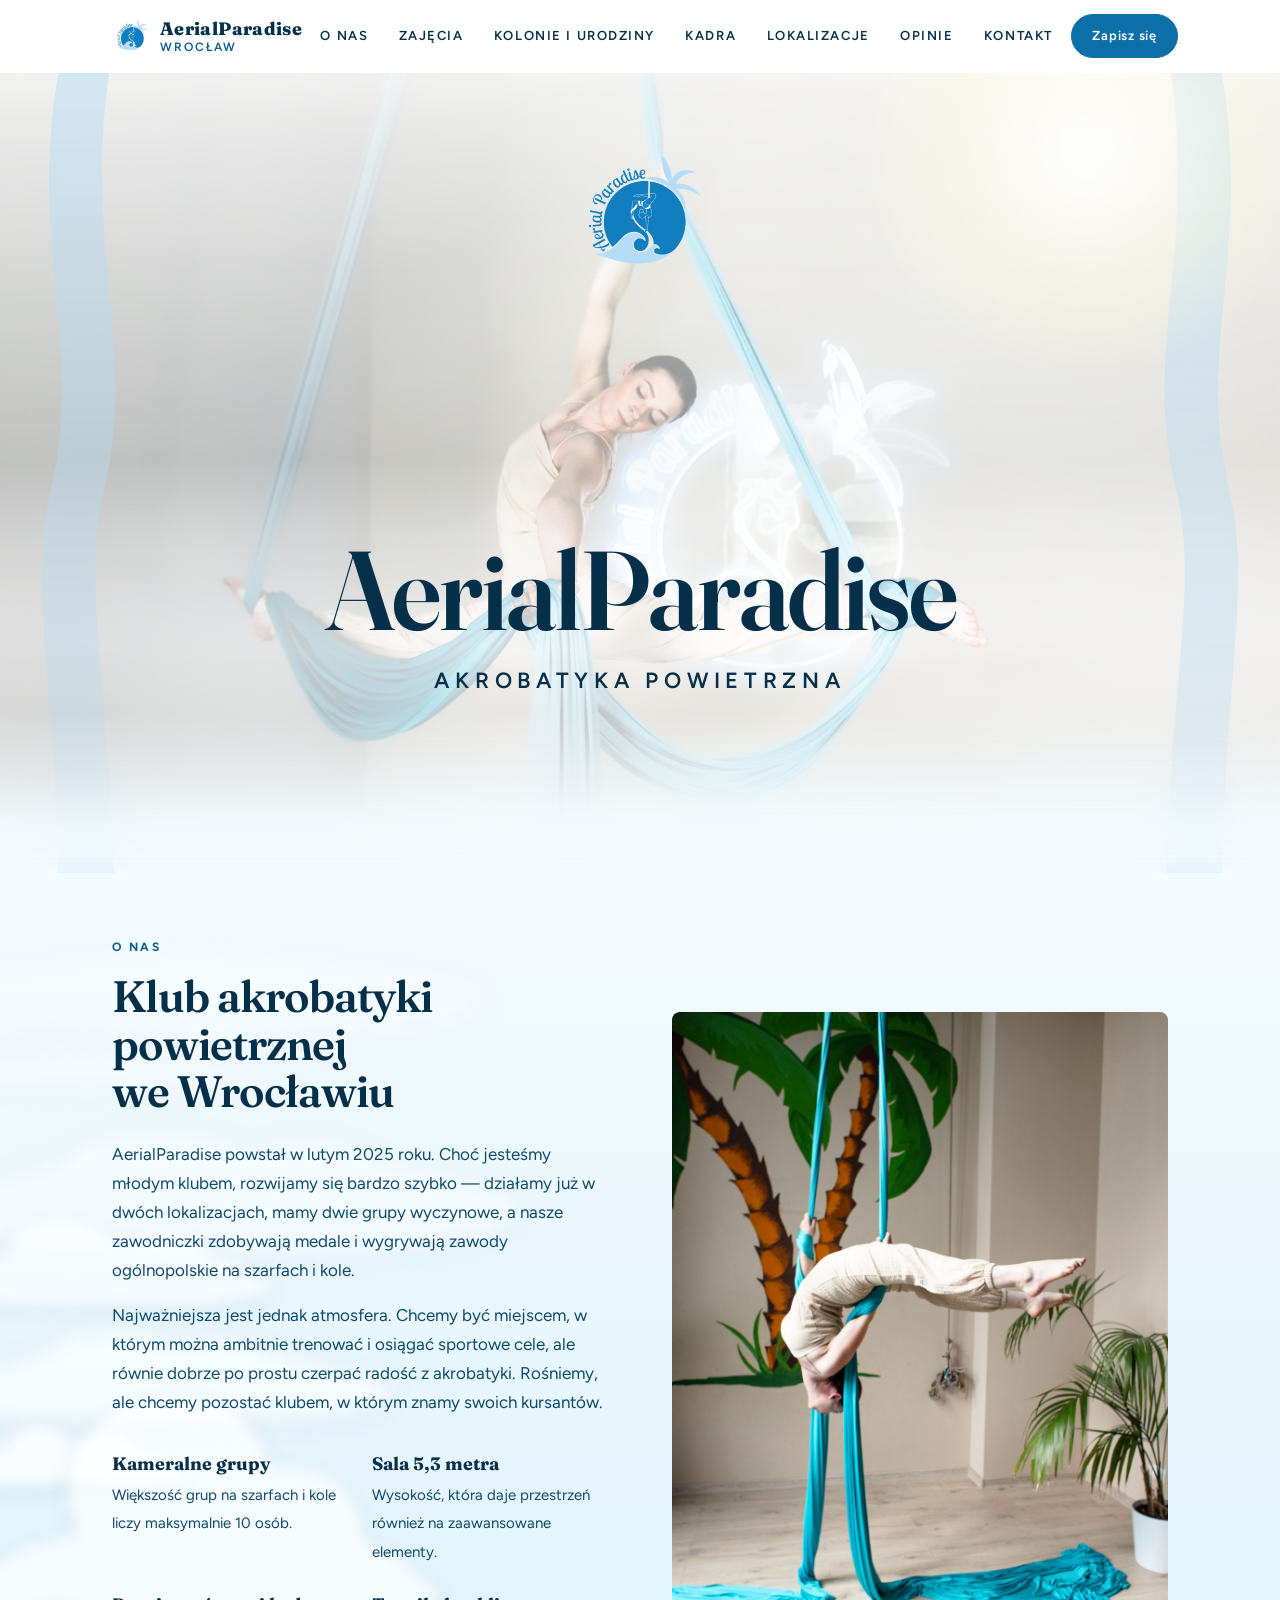
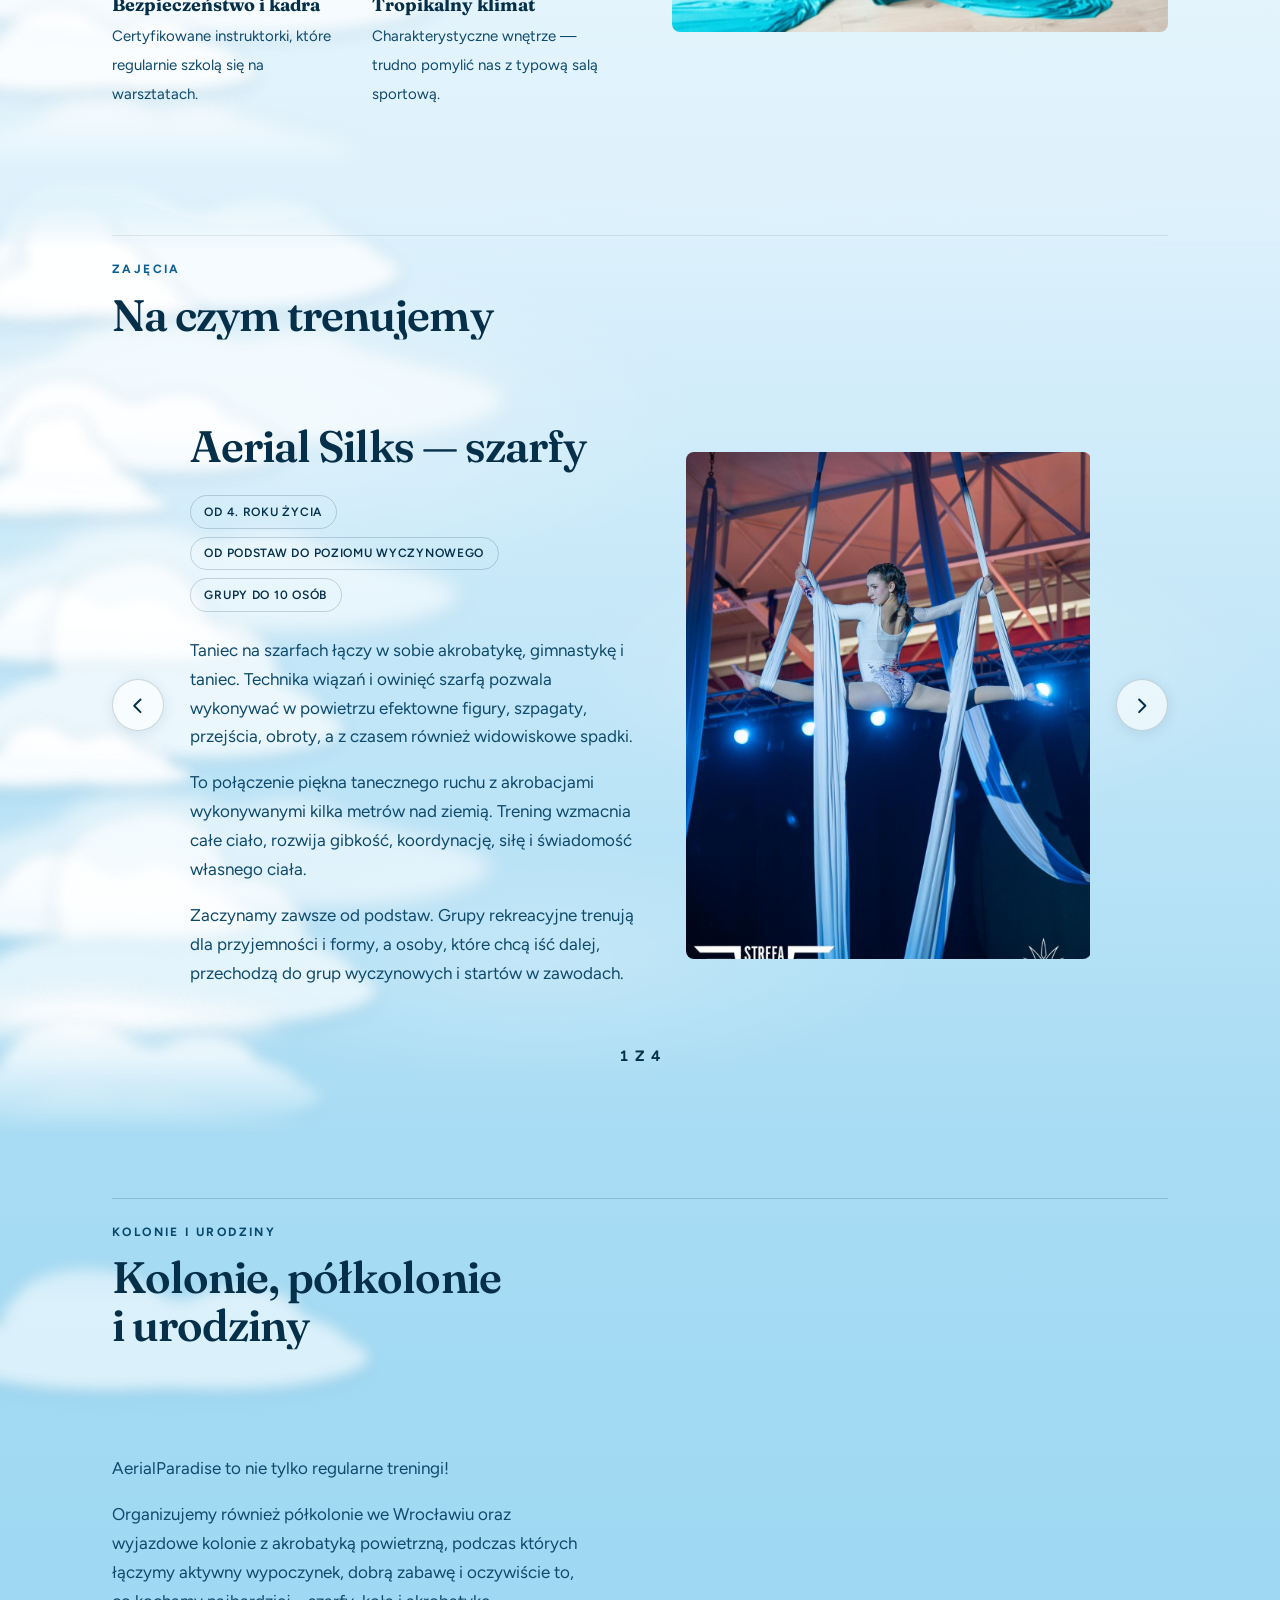
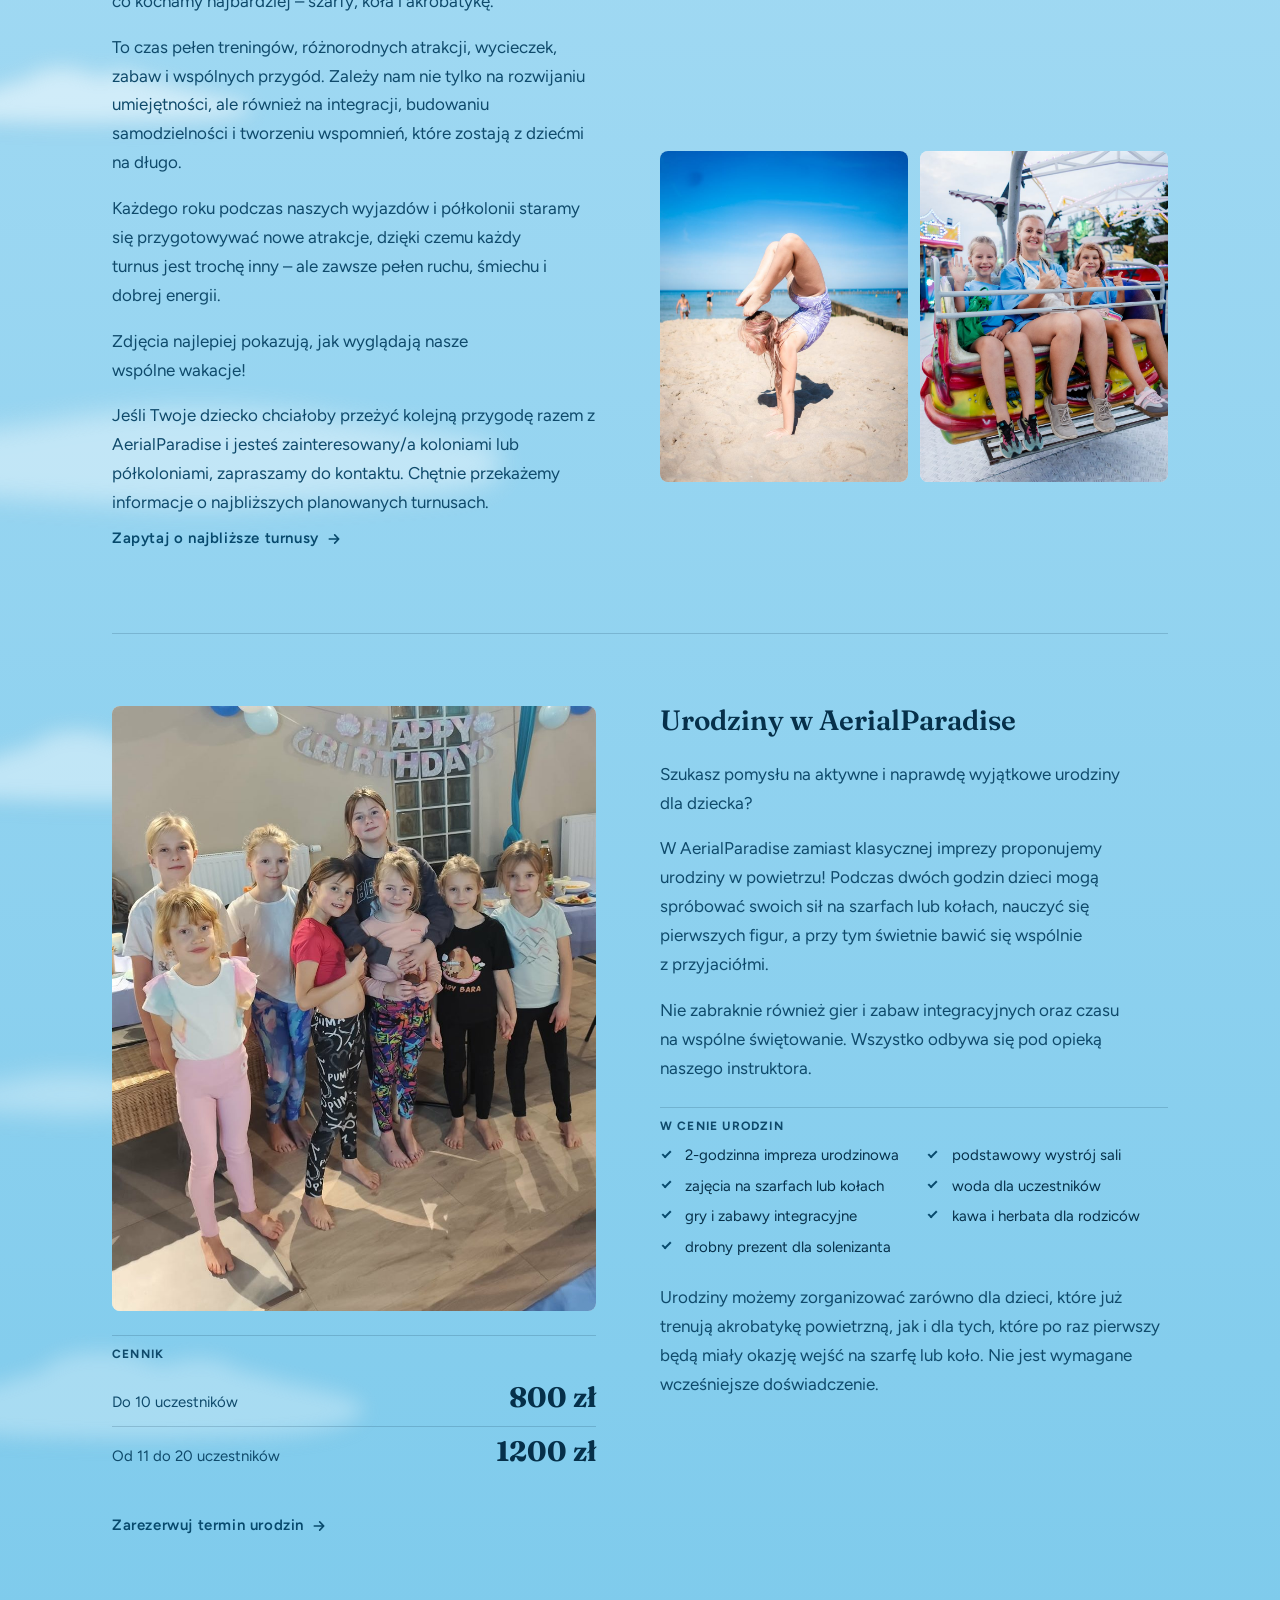
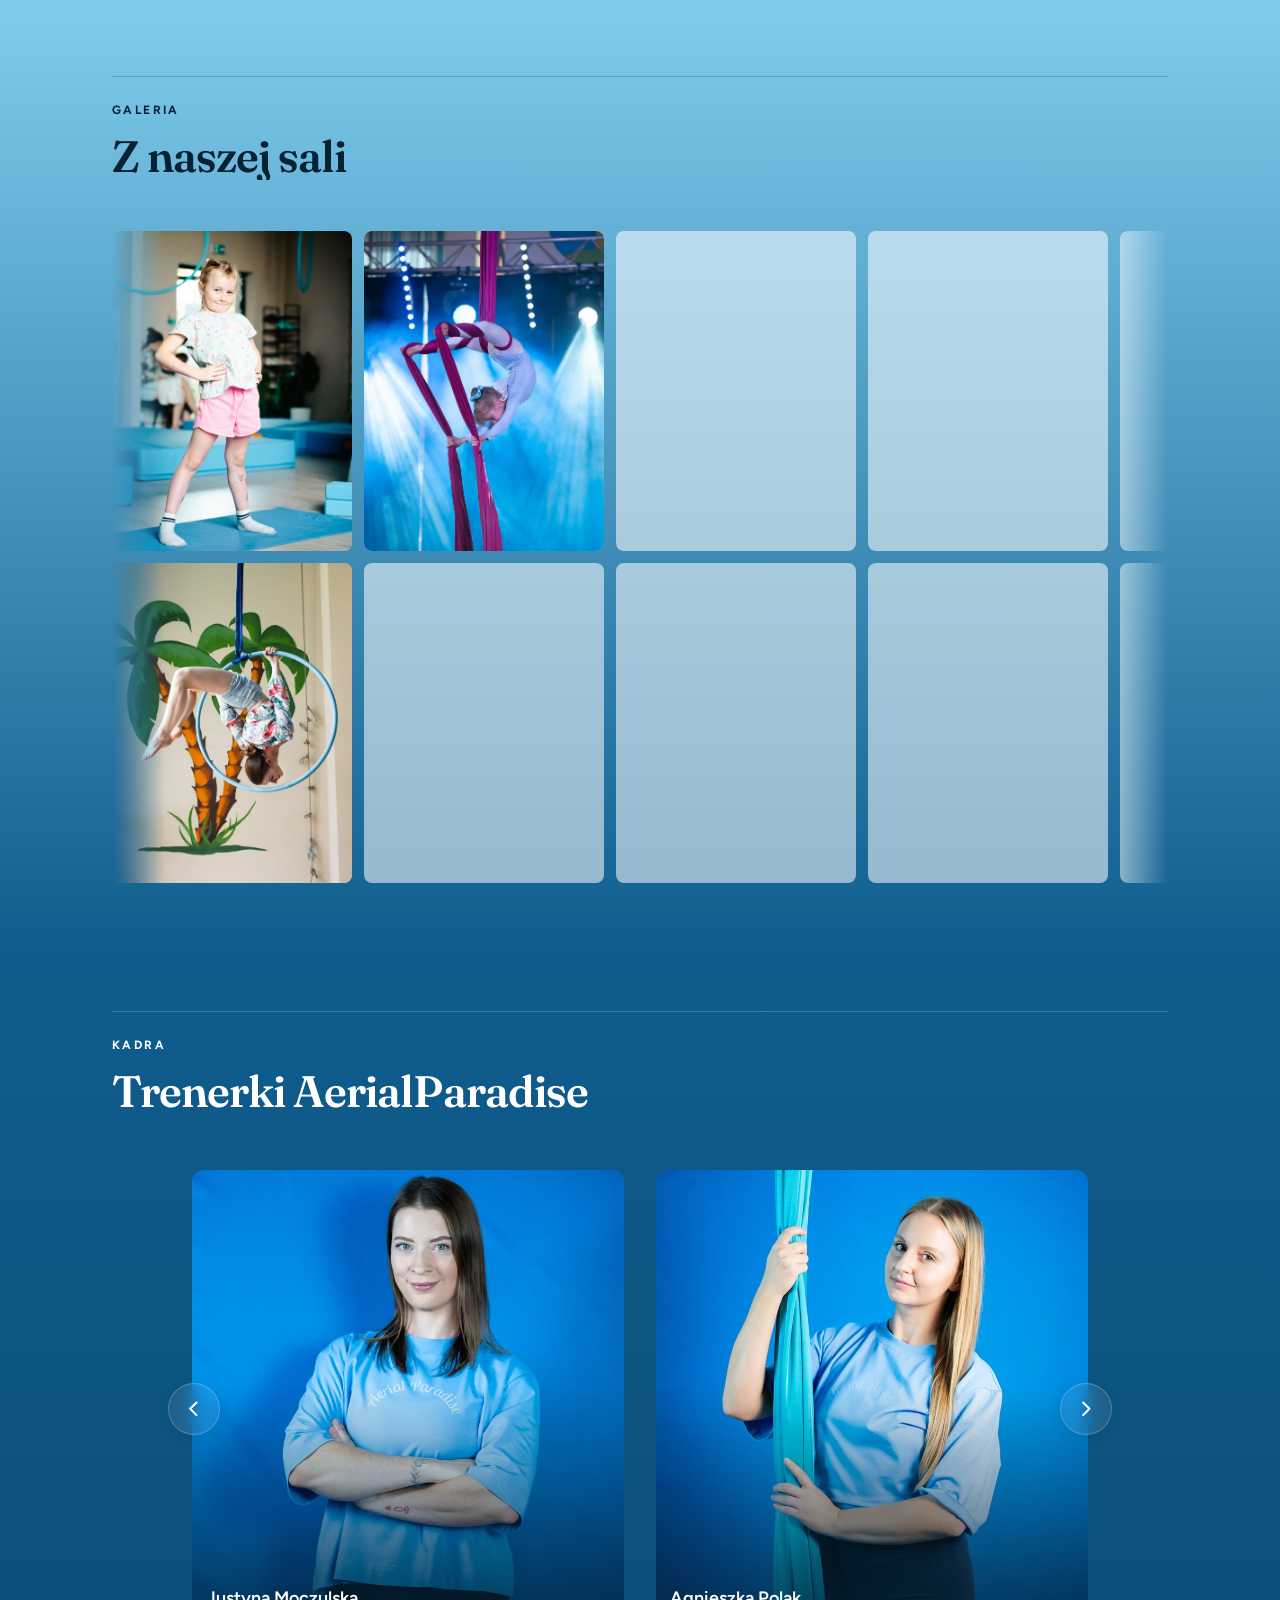
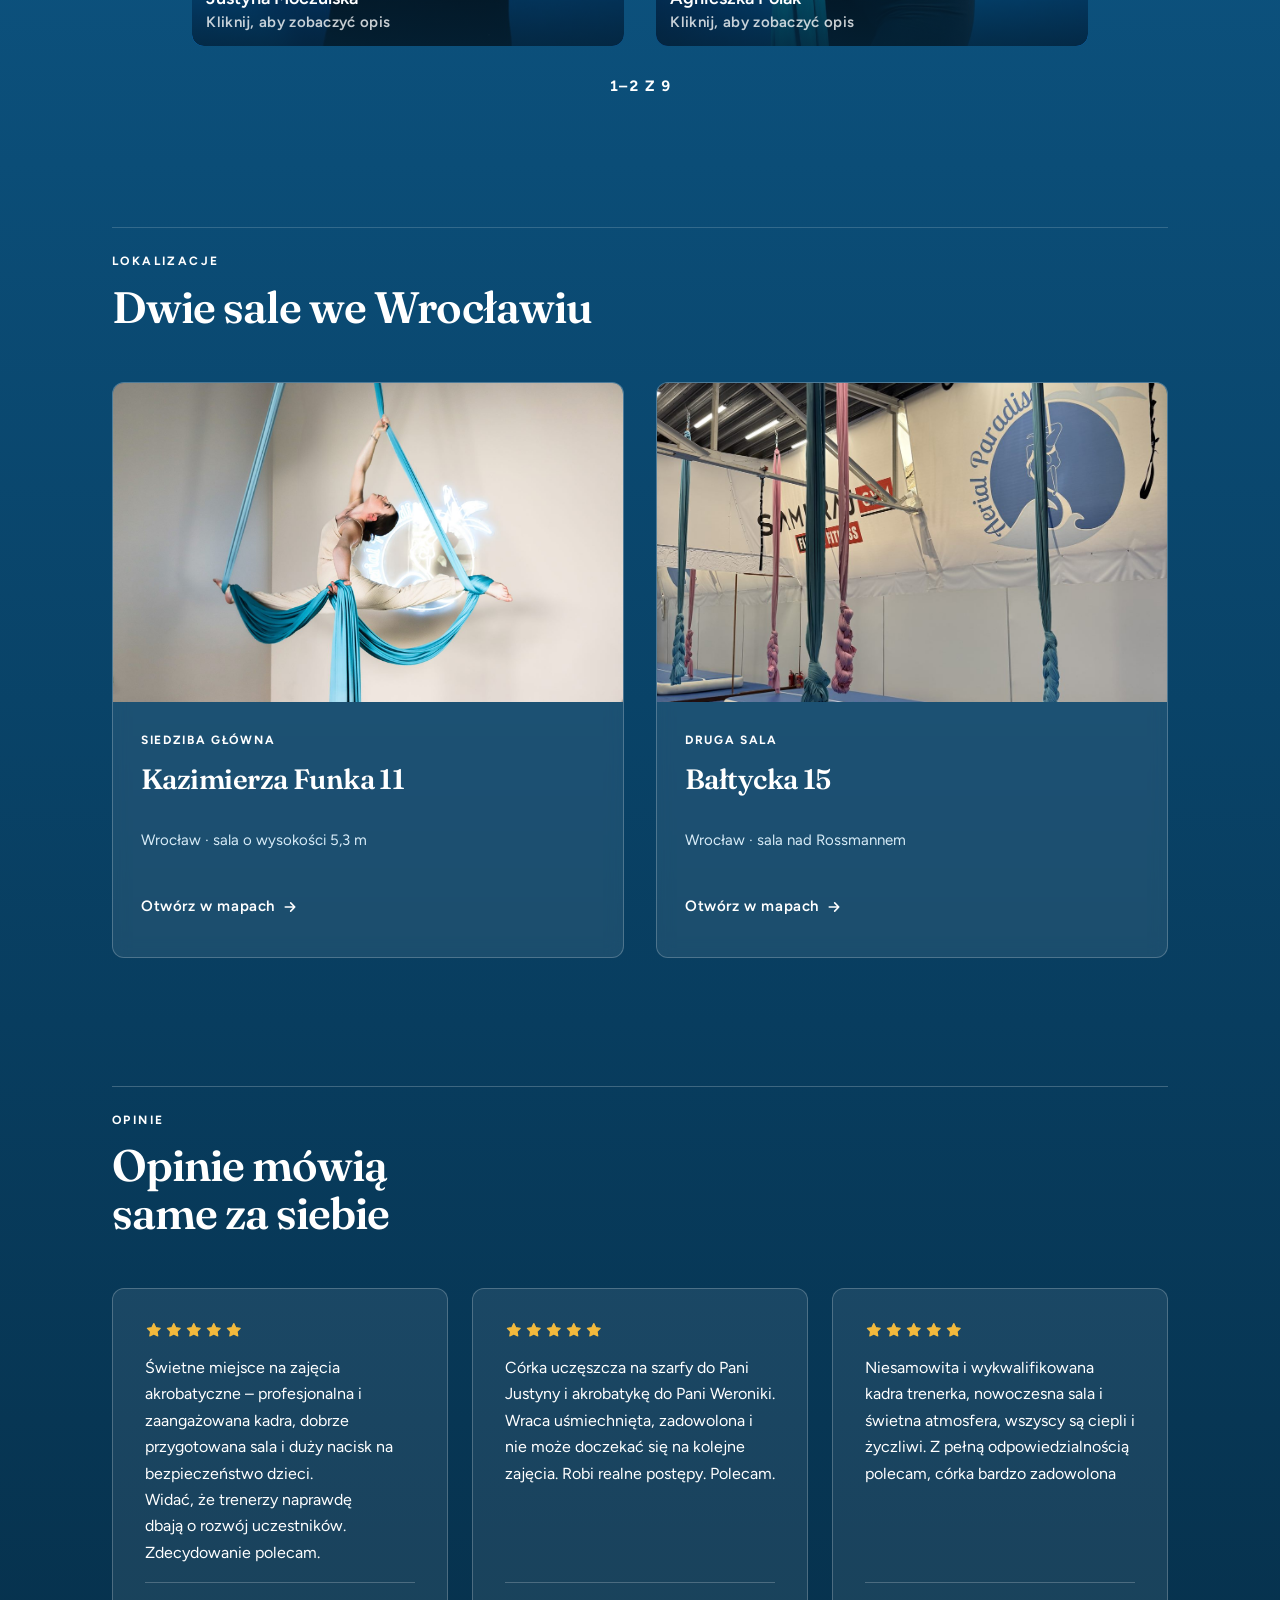
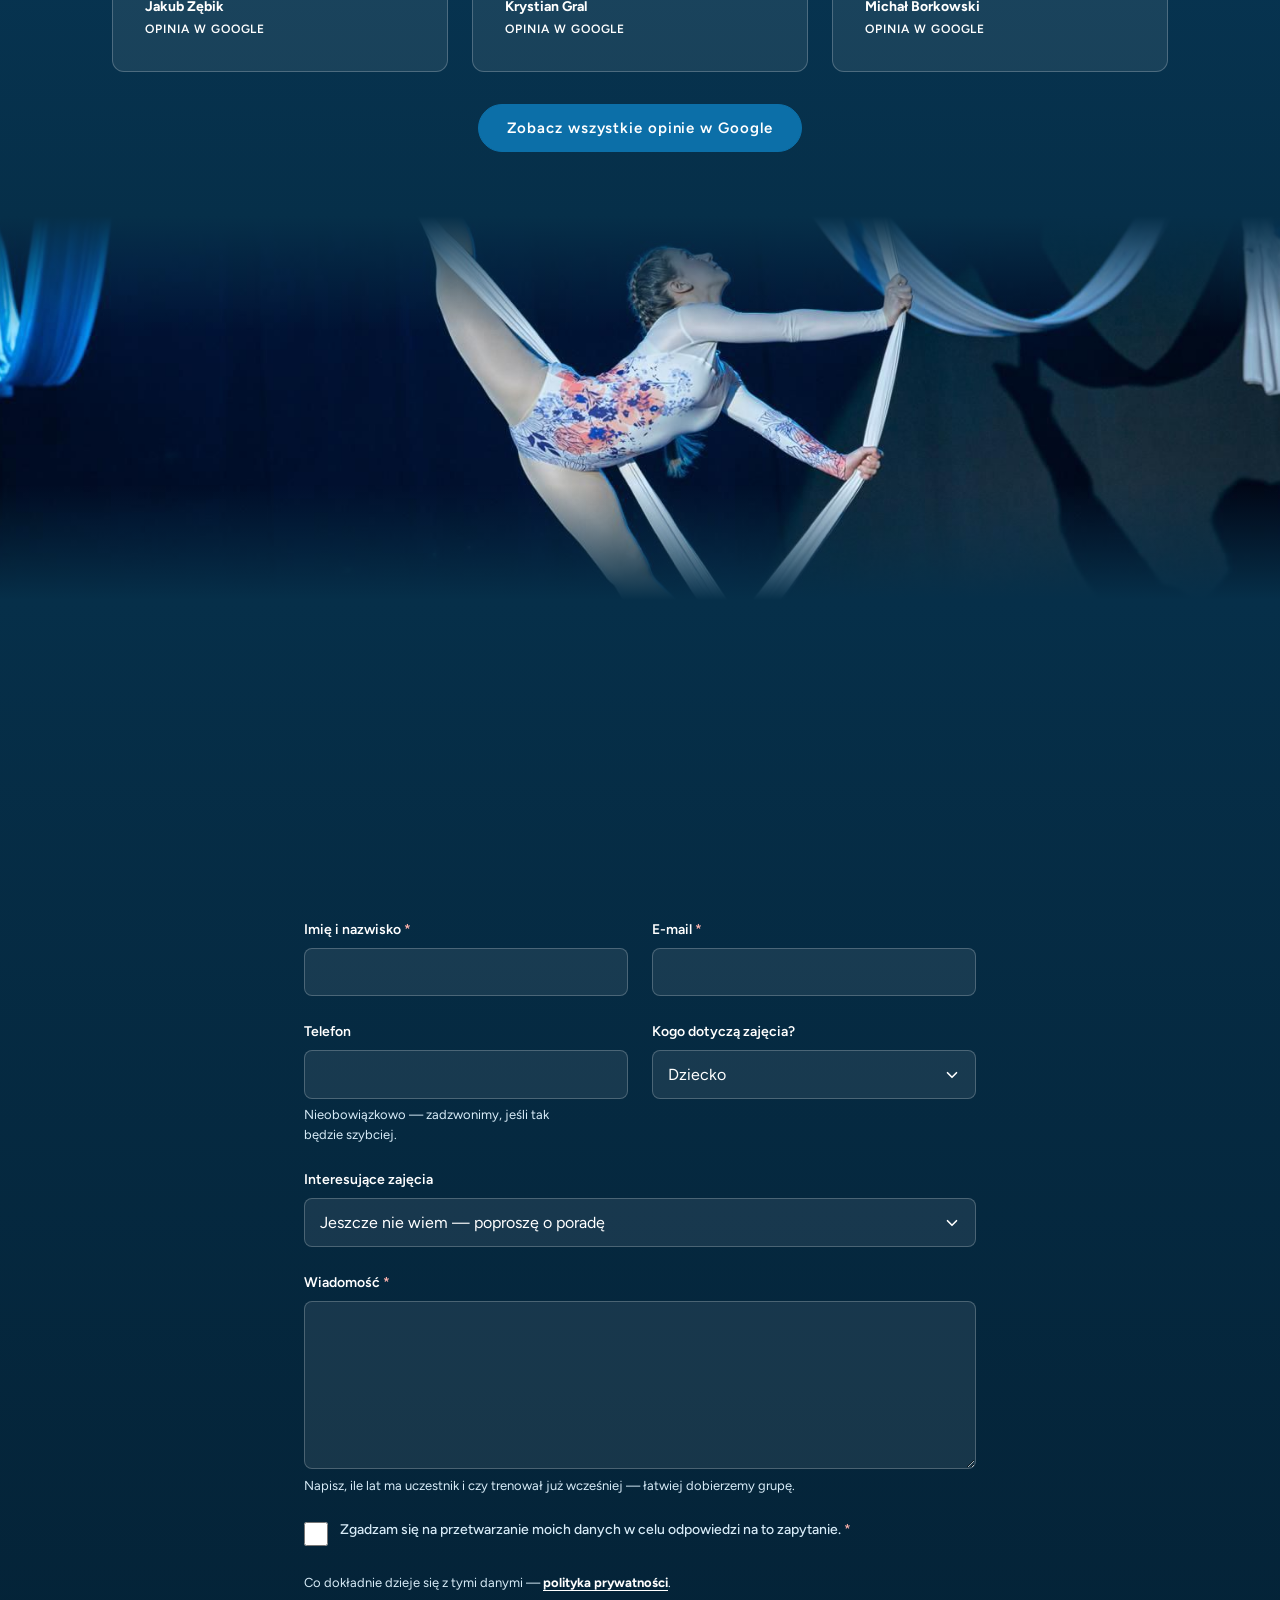
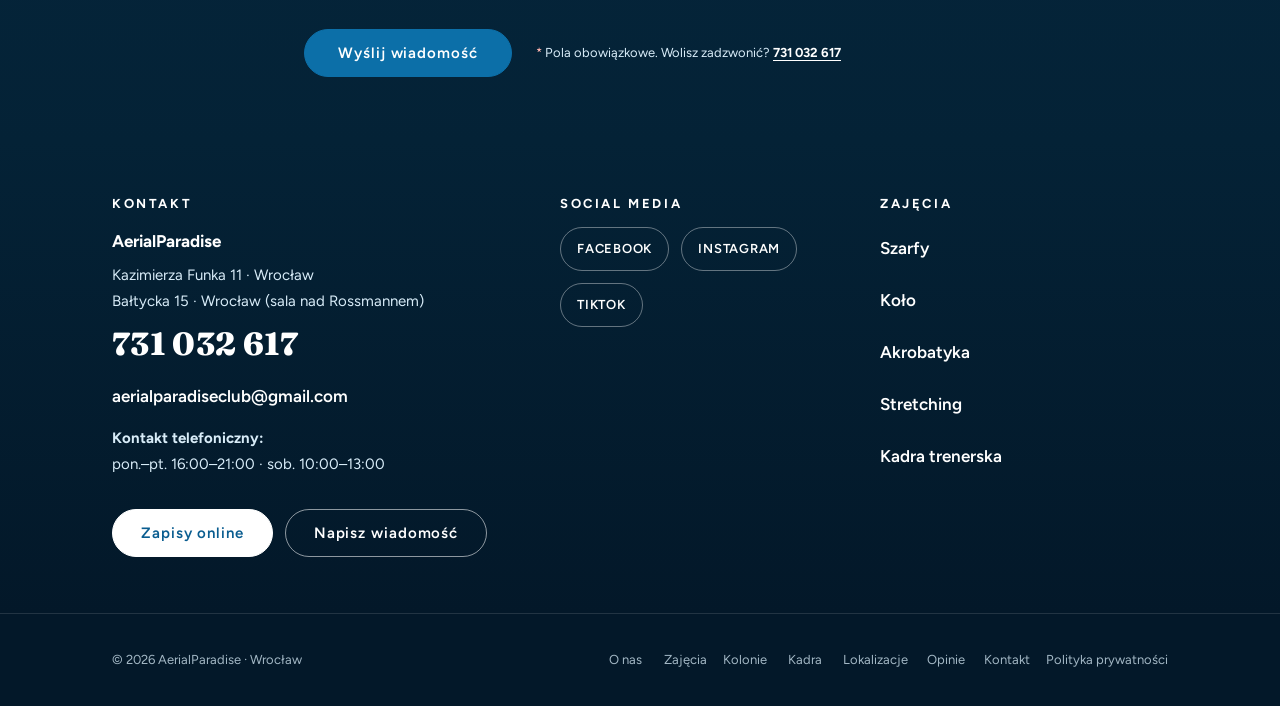
==== commit 0060453a: "Iwona w kadrze, polityka prywatności i szybsze wejścia sekcji Kadra: dodana Iwona „Panda" Łukanowicz" ====
--- a/index.html
+++ b/index.html
@@ -455,8 +455,8 @@
     <div class="efekt" aria-hidden="true"><span class="chmura chmura--25"></span><span class="chmura chmura--pasmo chmura--26"></span><span class="chmura chmura--strzep chmura--27"></span><span class="chmura chmura--pasmo chmura--28"></span><span class="chmura chmura--strzep chmura--29"></span><span class="chmura chmura--pasmo chmura--30"></span></div>
     <div class="container">
       <header class="section__head reveal reveal--kurtyna">
-        <span class="eyebrow">Poza treningami</span>
-        <h2 class="h2">Kolonie</h2>
+        <span class="eyebrow">Kolonie i urodziny</span>
+        <h2 class="h2">Kolonie, półkolonie i urodziny</h2>
       </header>
 
       <article class="oferta" id="kolonie">
@@ -685,7 +685,7 @@
       </header>
 
       <div class="carousel carousel--coaches" data-carousel>
-        <p class="carousel__status" data-carousel-status aria-live="polite">1 z 8</p>
+        <p class="carousel__status" data-carousel-status aria-live="polite">1 z 9</p>
         <button class="carousel__arrow carousel__arrow--prev" type="button" data-carousel-prev aria-label="Poprzednia trenerka" hidden>
           <svg aria-hidden="true"><use href="#i-chevron"/></svg>
         </button>
@@ -887,6 +887,33 @@
         <article class="coach" data-flip>
           <div class="coach__strona coach__strona--foto">
             <figure class="photo">
+            <img src="img/trenerki/iwona-lukanowicz.jpg" alt="Iwona Łukanowicz, trenerka AerialParadise" loading="lazy" decoding="async" width="800" height="1000">
+            <figcaption class="photo__hint">
+              <span class="photo__label">Iwona Łukanowicz</span>
+              <!-- plik: iwona-lukanowicz.jpg --><span class="photo__file">Zdjęcie wkrótce</span>
+            </figcaption>
+          </figure>
+            <button class="coach__przycisk" type="button" data-flip-pokaz
+                    aria-expanded="false" aria-controls="kadra-osoba-9">
+              <span class="coach__imie">Iwona „Panda” Łukanowicz</span>
+              <span class="coach__zacheta" aria-hidden="true">Kliknij, aby zobaczyć opis</span>
+              <span class="visually-hidden">— pokaż opis</span>
+            </button>
+          </div>
+          <div class="coach__strona coach__strona--tekst" id="kadra-osoba-9">
+
+            <h3 class="h4 coach__name">Iwona „Panda” Łukanowicz</h3>
+            <p class="coach__role">Trenerka aerial silks &amp; stretchingu</p>
+            <div class="coach__text">
+              <p>Iwona, znana wszystkim jako Panda, od lat związana jest z akrobatyką powietrzną. Od 6 lat prowadzi zajęcia na szarfach, łącząc naukę techniki z dużą dawką humoru i przyjazną atmosferą.</p>
+              <p>Wyróżnia ją wyjątkowa gibkość oraz wiedza z zakresu anatomii, fizjologii i podstaw fizjoterapii. Specjalizuje się również w indywidualnych treningach stretchingu, pomagając bezpiecznie rozwijać elastyczność i zwiększać zakres ruchu.</p>
+            </div>
+            <button class="coach__wroc" type="button" data-flip-ukryj>Pokaż zdjęcie</button>
+          </div>
+        </article>
+<article class="coach" data-flip>
+          <div class="coach__strona coach__strona--foto">
+            <figure class="photo">
             <img src="img/trenerki/katarzyna-kosiorek.jpg" alt="Katarzyna Kosiorek, trenerka AerialParadise" loading="lazy" decoding="async" width="800" height="1000">
             <figcaption class="photo__hint">
               <span class="photo__label">Katarzyna Kosiorek</span>
@@ -922,7 +949,7 @@
 
     <div class="container">
       <header class="section__head reveal reveal--kurtyna">
-        <span class="eyebrow">Gdzie trenujemy</span>
+        <span class="eyebrow">Lokalizacje</span>
         <h2 class="h2">Dwie sale we Wrocławiu</h2>
       </header>
 
@@ -1052,7 +1079,7 @@
 
     <div class="container container--narrow">
       <header class="section__head reveal reveal--kurtyna">
-        <span class="eyebrow">Napisz do nas</span>
+        <span class="eyebrow">Kontakt</span>
         <h2 class="h2">Formularz kontaktowy</h2>
         <p class="lede">Zostaw wiadomość, a odpowiemy w godzinach kontaktu: pon.–pt. 16:00–21:00, sob. 10:00–13:00. Jeśli chcesz od razu zarezerwować termin, skorzystaj z zapisów online.</p>
       </header>
@@ -1122,6 +1149,7 @@
             <span>Zgadzam się na przetwarzanie moich danych w celu odpowiedzi na to zapytanie. <span class="req" aria-hidden="true">*</span></span>
           </label>
           <p class="field__error" id="f-zgoda-err" data-error></p>
+          <p class="form__prywatnosc">Co dokładnie dzieje się z tymi danymi — <a href="polityka-prywatnosci.html">polityka prywatności</a>.</p>
         </div>
 
         <div class="form__actions">
@@ -1204,6 +1232,7 @@
         <li><a href="#lokalizacje">Lokalizacje</a></li>
         <li><a href="#opinie">Opinie</a></li>
         <li><a href="#formularz">Kontakt</a></li>
+        <li><a href="polityka-prywatnosci.html">Polityka prywatności</a></li>
       </ul>
     </nav>
   </div>
--- a/css/style.css
+++ b/css/style.css
@@ -288,7 +288,7 @@
   background: var(--rule);
   transform-origin: left center;
 }
-.js .section__head.reveal::before { transform: scaleX(0); transition: transform 400ms var(--ease-out) 120ms; }
+.js .section__head.reveal::before { transform: scaleX(0); transition: transform 300ms var(--ease-out); }
 .js .section__head.reveal.is-in::before { transform: scaleX(1); }
 .section__head .eyebrow { margin: 0; }
 .section__head .lede { margin: 0; max-width: 40ch; }
@@ -1481,10 +1481,13 @@
   to   { transform: rotate(0.9deg); }
 }
 
+/* Wejście trwa `--t-base`, nie `--t-slow`: przy 380 ms nagłówek dochodził do
+   pełnej krycia już dobrze widoczny na ekranie i wyglądało to, jakby strona
+   się doczytywała. 240 ms wystarcza, żeby ruch było widać.                 */
 .js .reveal {
   opacity: 0;
   transform: translateY(14px);
-  transition: opacity var(--t-slow) var(--ease-out), transform var(--t-slow) var(--ease-out);
+  transition: opacity var(--t-base) var(--ease-out), transform var(--t-base) var(--ease-out);
   transition-delay: var(--delay, 0ms);
 }
 .js .reveal.is-in { opacity: 1; transform: none; }
@@ -1508,9 +1511,9 @@
 .js .reveal--kurtyna {
   transform: translateY(10px);
   clip-path: inset(0 0 100% 0);
-  transition: opacity var(--t-slow) var(--ease-out),
-              transform var(--t-slow) var(--ease-out),
-              clip-path var(--t-slow) var(--ease-out);
+  transition: opacity var(--t-base) var(--ease-out),
+              transform var(--t-base) var(--ease-out),
+              clip-path var(--t-base) var(--ease-out);
   transition-delay: var(--delay, 0ms);
 }
 .js .reveal--kurtyna.is-in { clip-path: inset(0 0 0 0); }
@@ -2296,3 +2299,58 @@
   -webkit-mask-image: var(--maska-efektu);
   mask-image: var(--maska-efektu);
 }
+
+/* == 21. PODSTRONA Z DOKUMENTEM (polityka prywatności) ===================
+   Jedna podstrona tekstowa, więc zamiast osobnego arkusza dokładamy tu
+   kilka reguł. Wszystko inne — pasek, stopka, typografia, strefa jasna —
+   jest wspólne z `index.html`, żeby podstrona nie wyglądała jak doklejka.
+
+   `.prose` ma 55ch dla akapitu obok zdjęcia; tutaj tekst stoi sam,
+   więc 66ch trzyma wiersz w okolicach 75 znaków.                        */
+.doc { max-width: 42rem; }
+.doc .prose { max-width: 66ch; color: var(--on-surface); }
+.doc .prose h2 { margin: var(--space-6) 0 var(--space-3); color: var(--heading); }
+.doc .prose h2:first-child { margin-top: 0; }
+.doc .prose p { margin: 0 0 var(--space-4); }
+.doc .prose ul { margin: 0 0 var(--space-4); padding-left: 1.25rem; }
+.doc .prose li { margin-bottom: var(--space-2); }
+
+.doc__meta {
+  margin: 0 0 var(--space-5);
+  font-size: 0.8125rem;
+  letter-spacing: 0.04em;
+  text-transform: uppercase;
+  color: var(--muted);
+}
+
+/* Notatka dla właściciela strony, nie dla odwiedzającego. Przerywana
+   obwódka i inne tło mówią „to jeszcze nie jest gotowe" — ten sam język
+   co ramka w miejscu brakującego zdjęcia.                               */
+.doc__uwaga {
+  margin: var(--space-5) 0;
+  padding: var(--space-4);
+  border: 1px dashed var(--rule);
+  border-radius: var(--r-md);
+  background: rgba(255, 255, 255, 0.55);
+  font-size: 0.9375rem;
+}
+.doc__uwaga code {
+  padding: 0.1em 0.35em;
+  border-radius: 0.25rem;
+  background: rgba(6, 48, 74, 0.08);
+  font-size: 0.9em;
+}
+
+.doc__powrot { margin: var(--space-6) 0 0; }
+
+/* Odnośnik do polityki pod formularzem — ma być widoczny, ale nie ma
+   konkurować z przyciskiem wysyłki stojącym tuż obok. Cel dotyku 44 px
+   jak przy numerze telefonu w `.form__note` — ten sam próg w całym
+   formularzu, żeby nic nie wypadało z reguły.                           */
+.form__prywatnosc {
+  margin: var(--space-2) 0 0;
+  font-size: 0.8125rem;
+  line-height: 1.5;
+  color: var(--muted);
+}
+.form__prywatnosc a { display: inline-flex; align-items: center; min-height: 2.75rem; font-weight: 700; }
